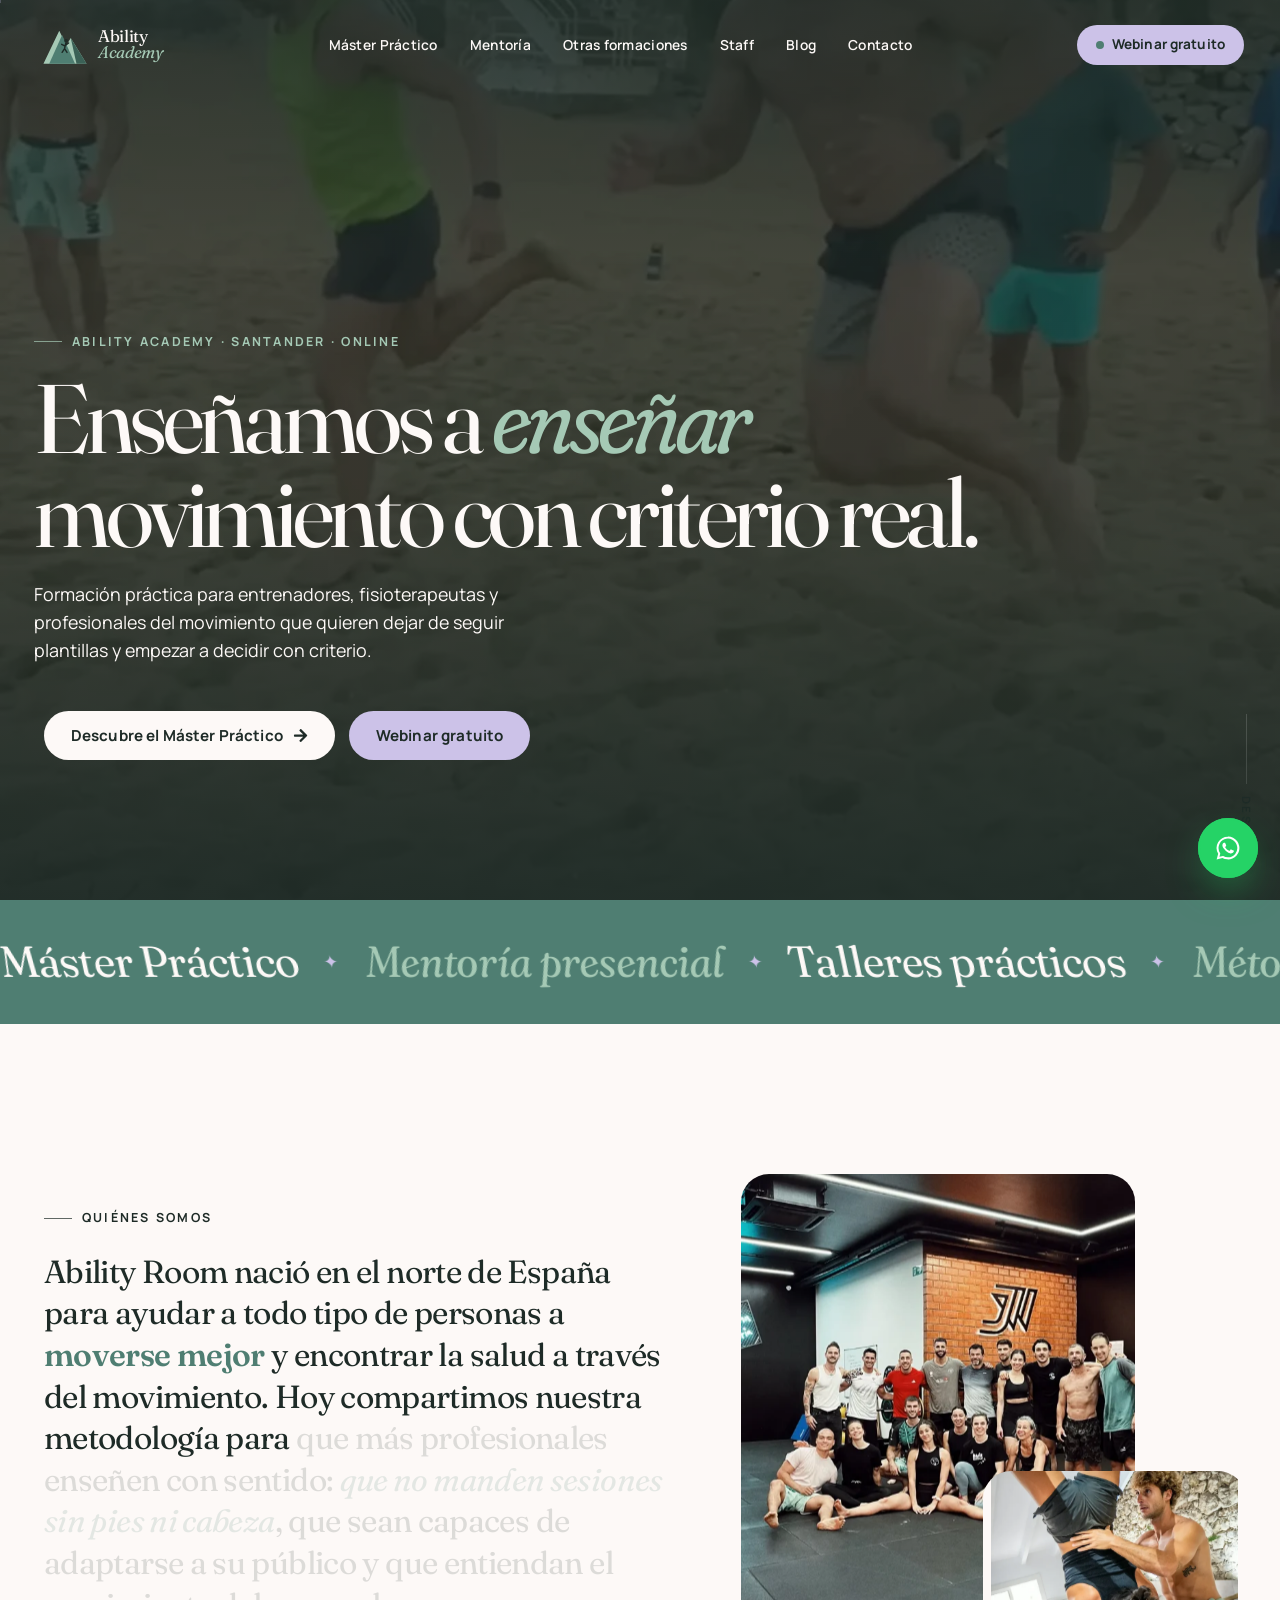
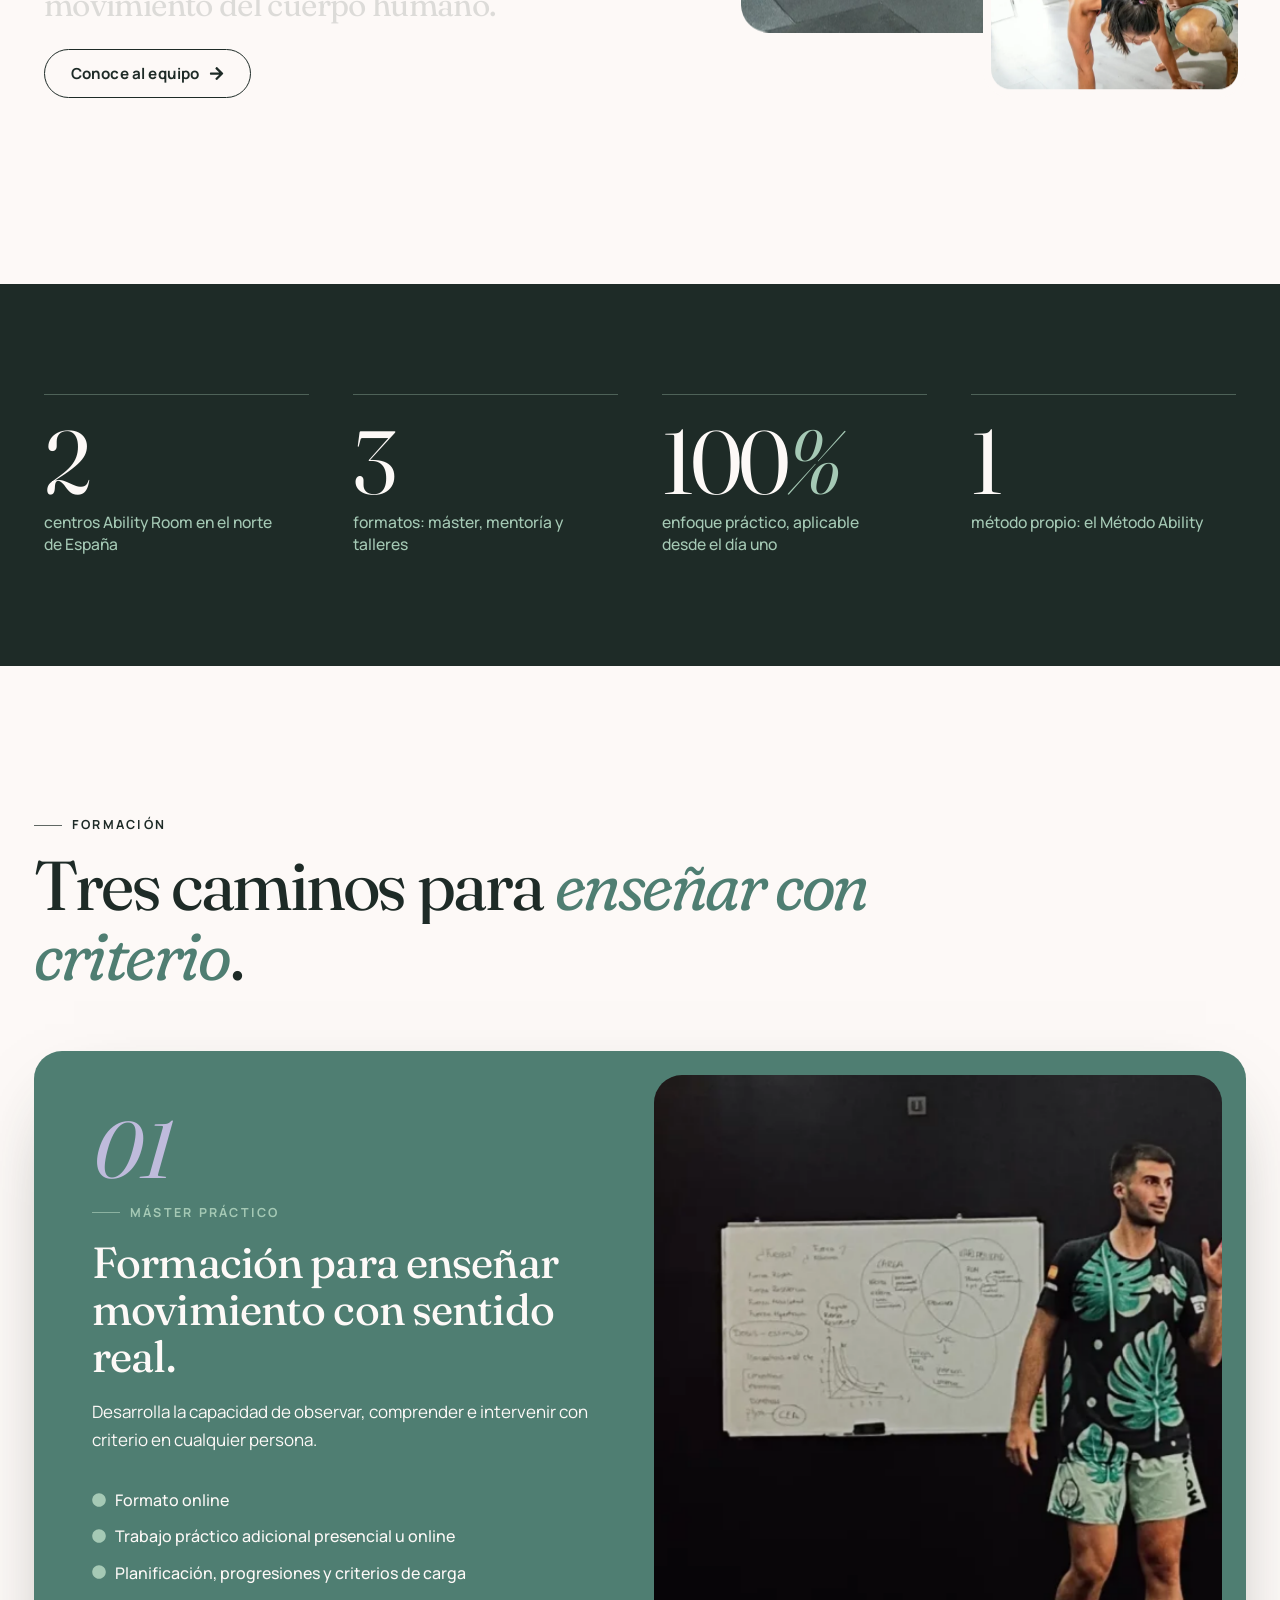
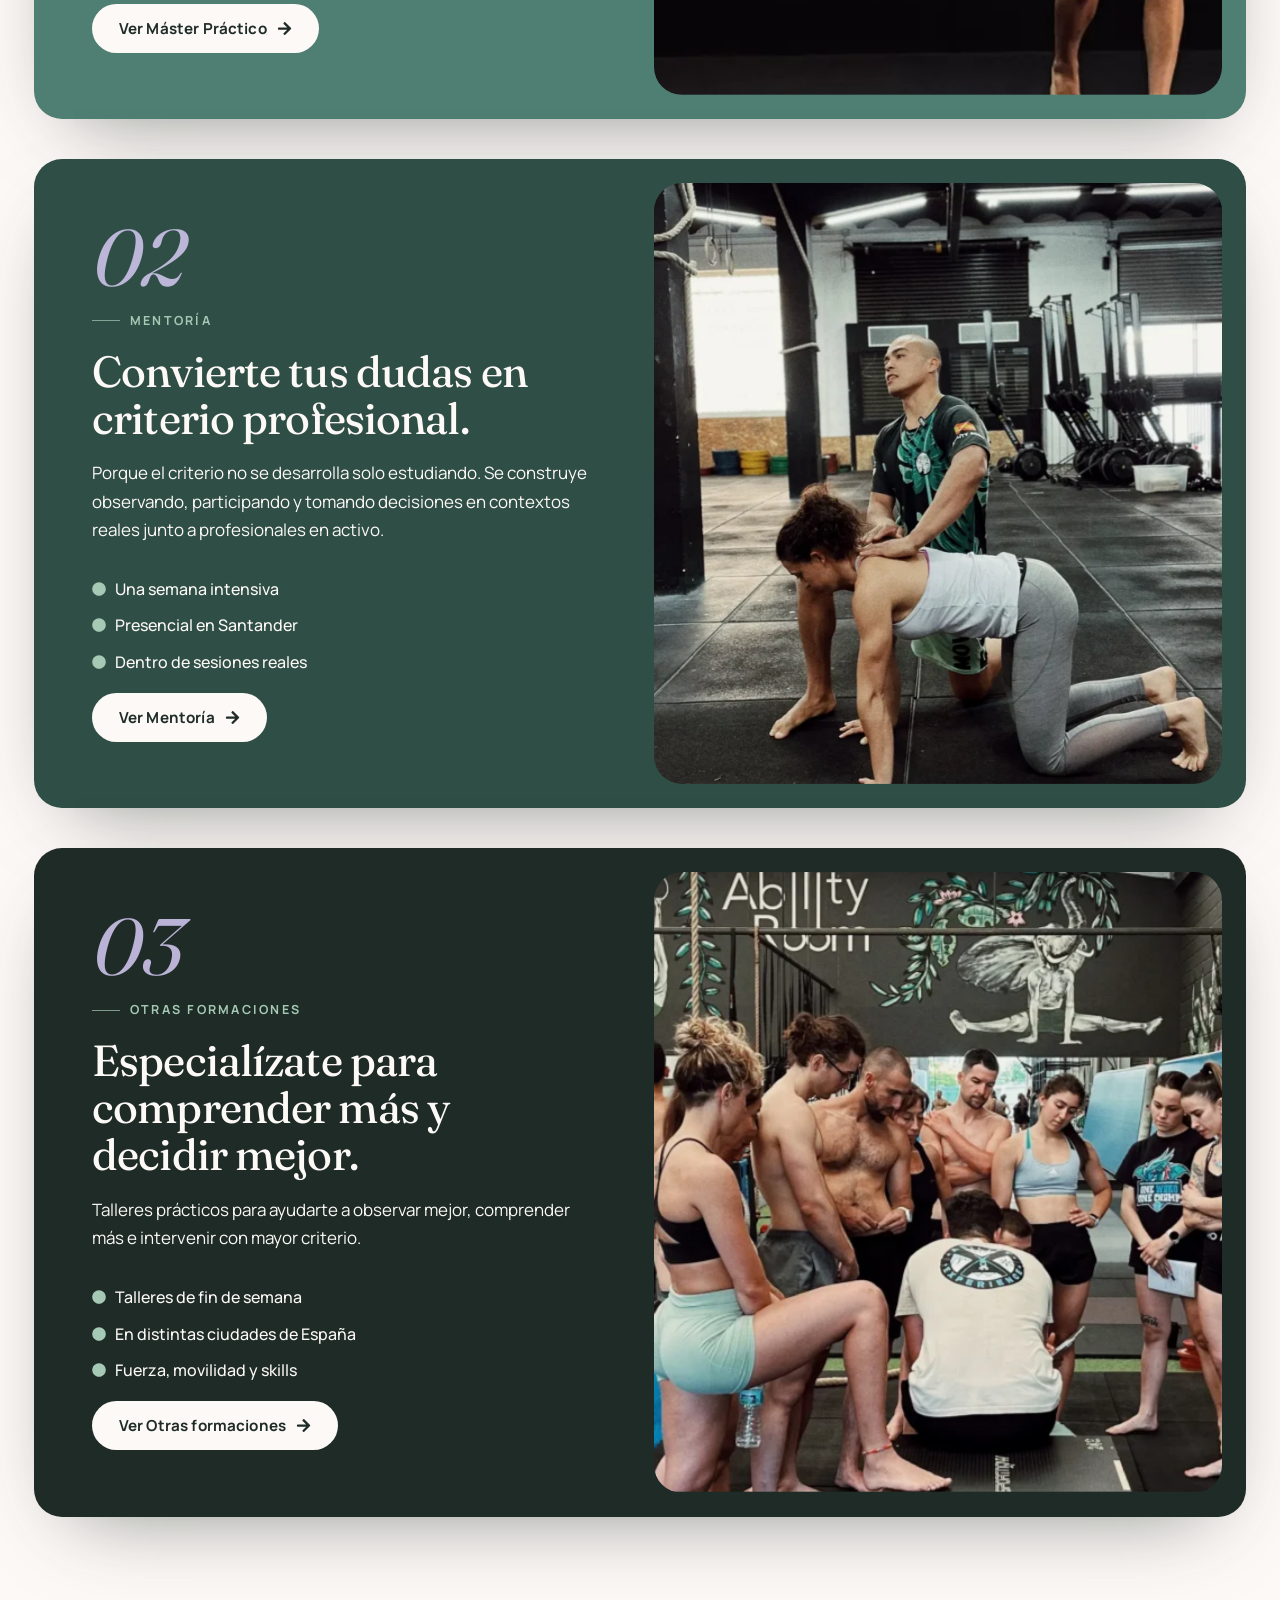
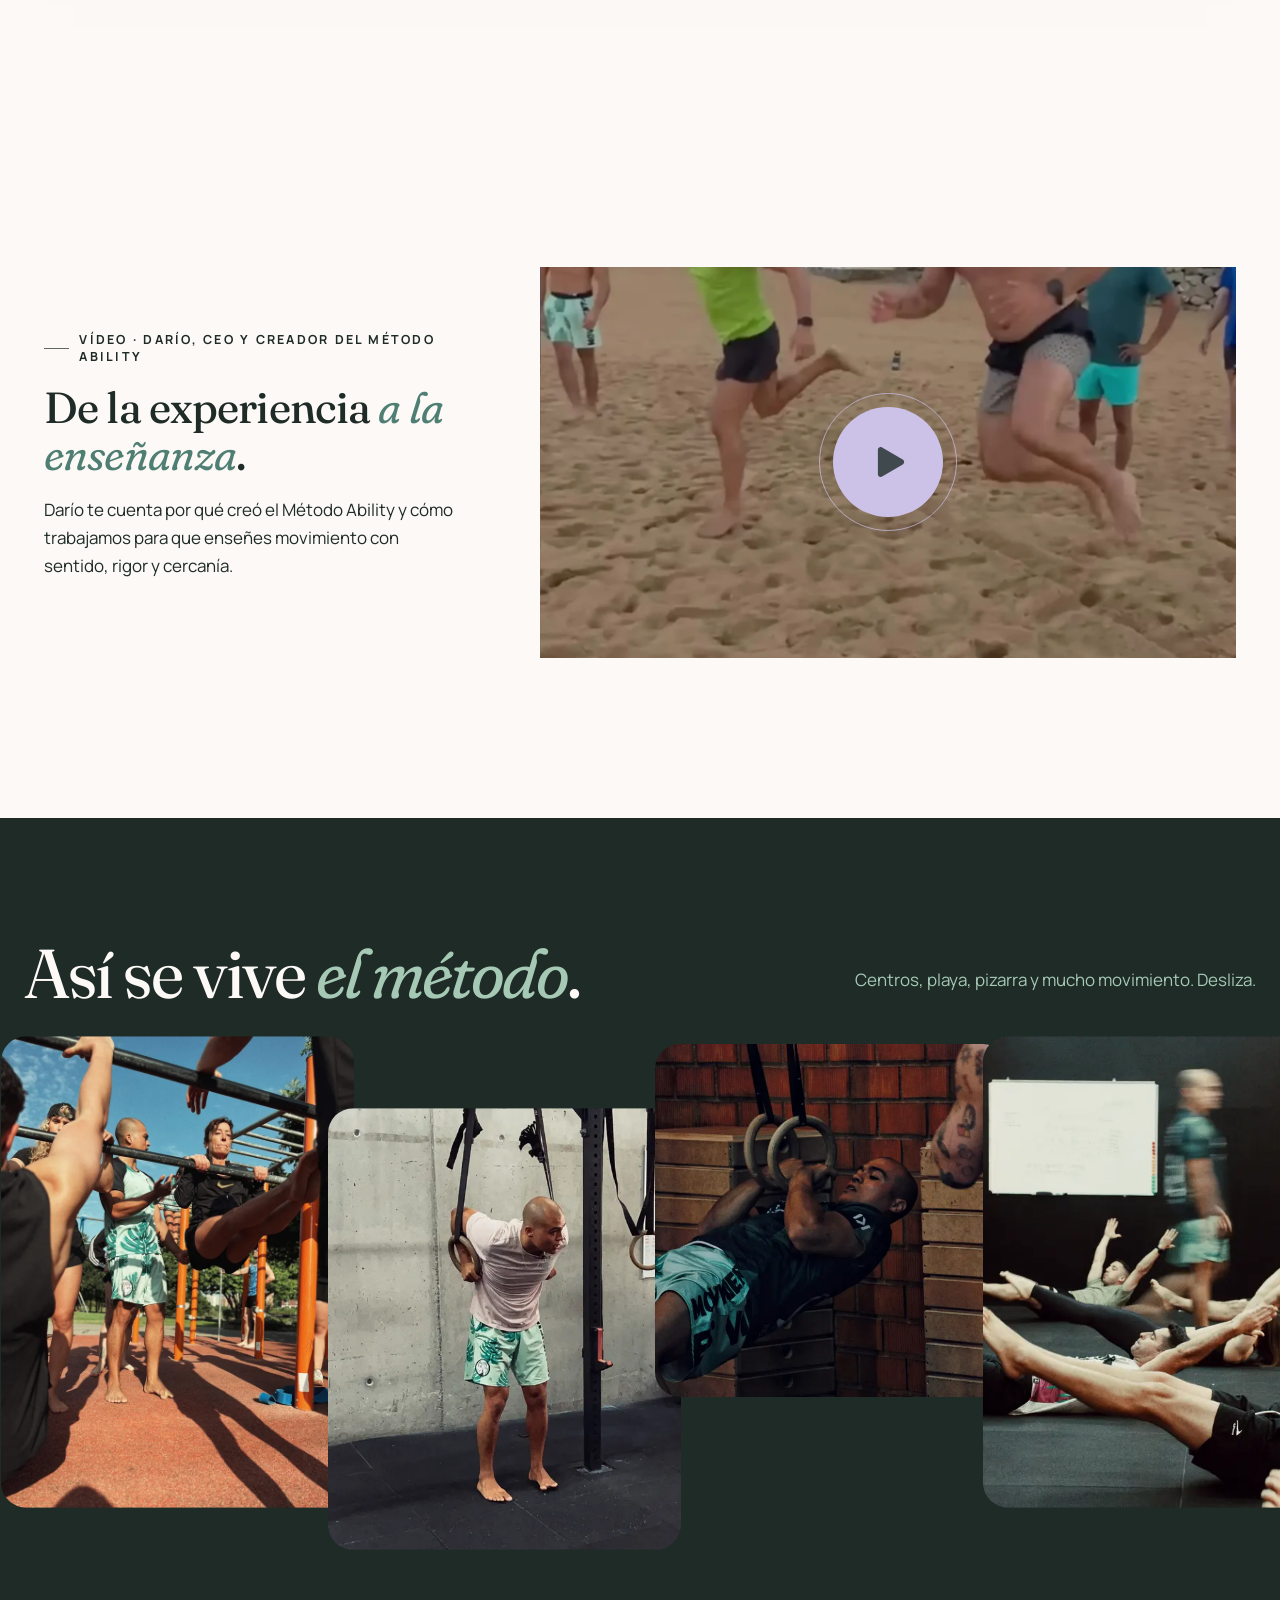
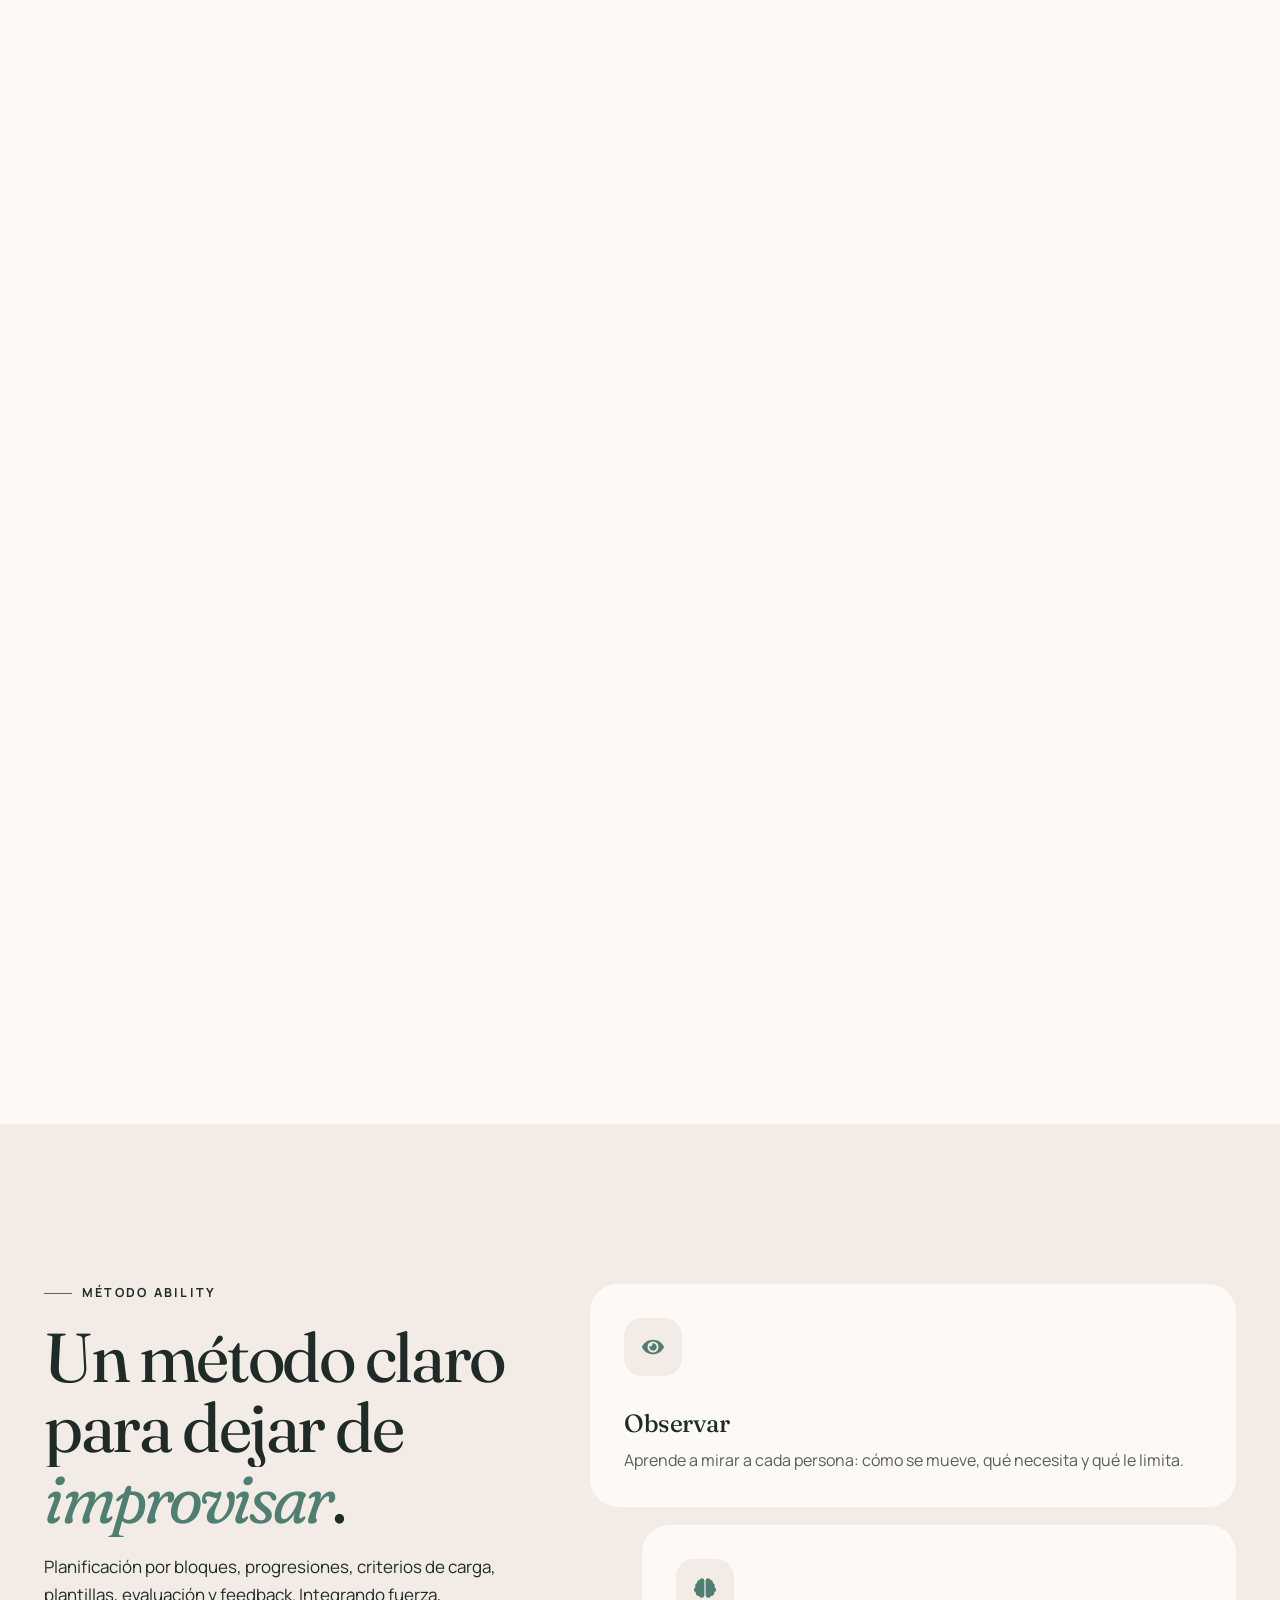
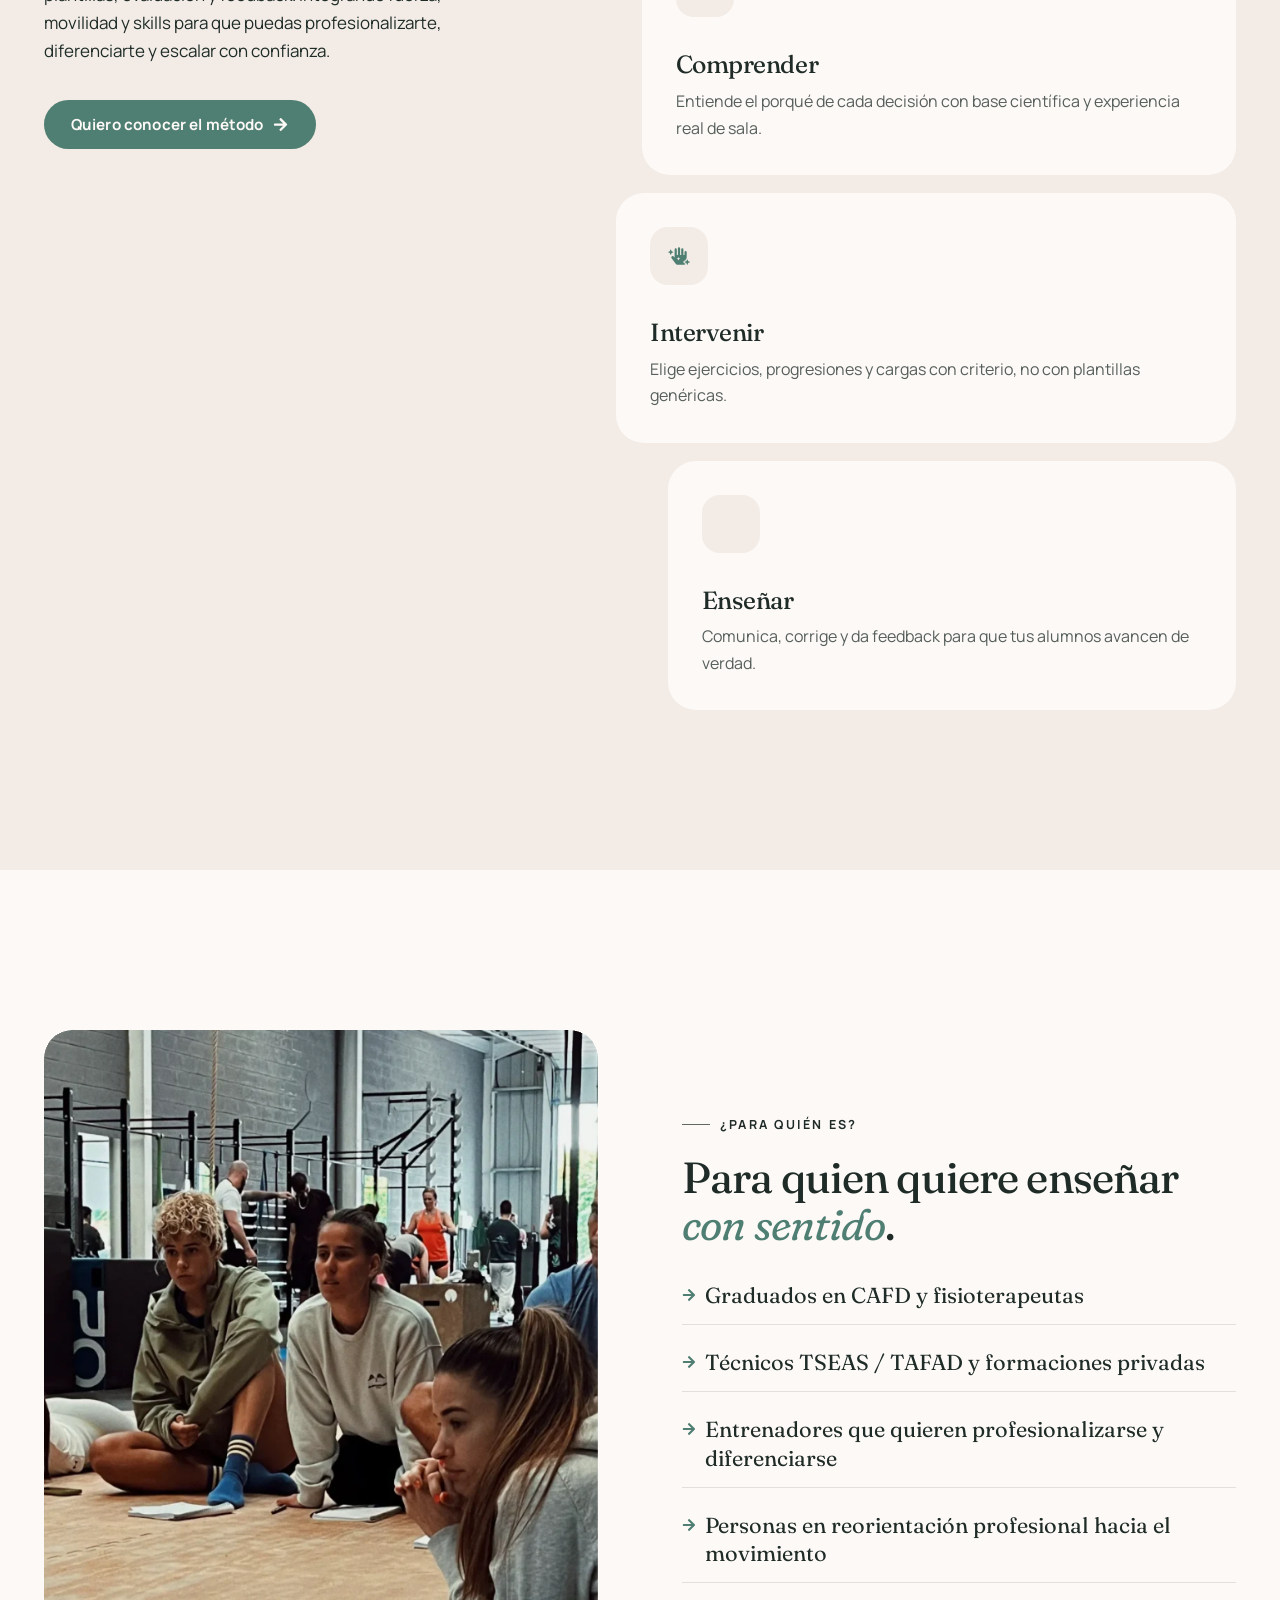
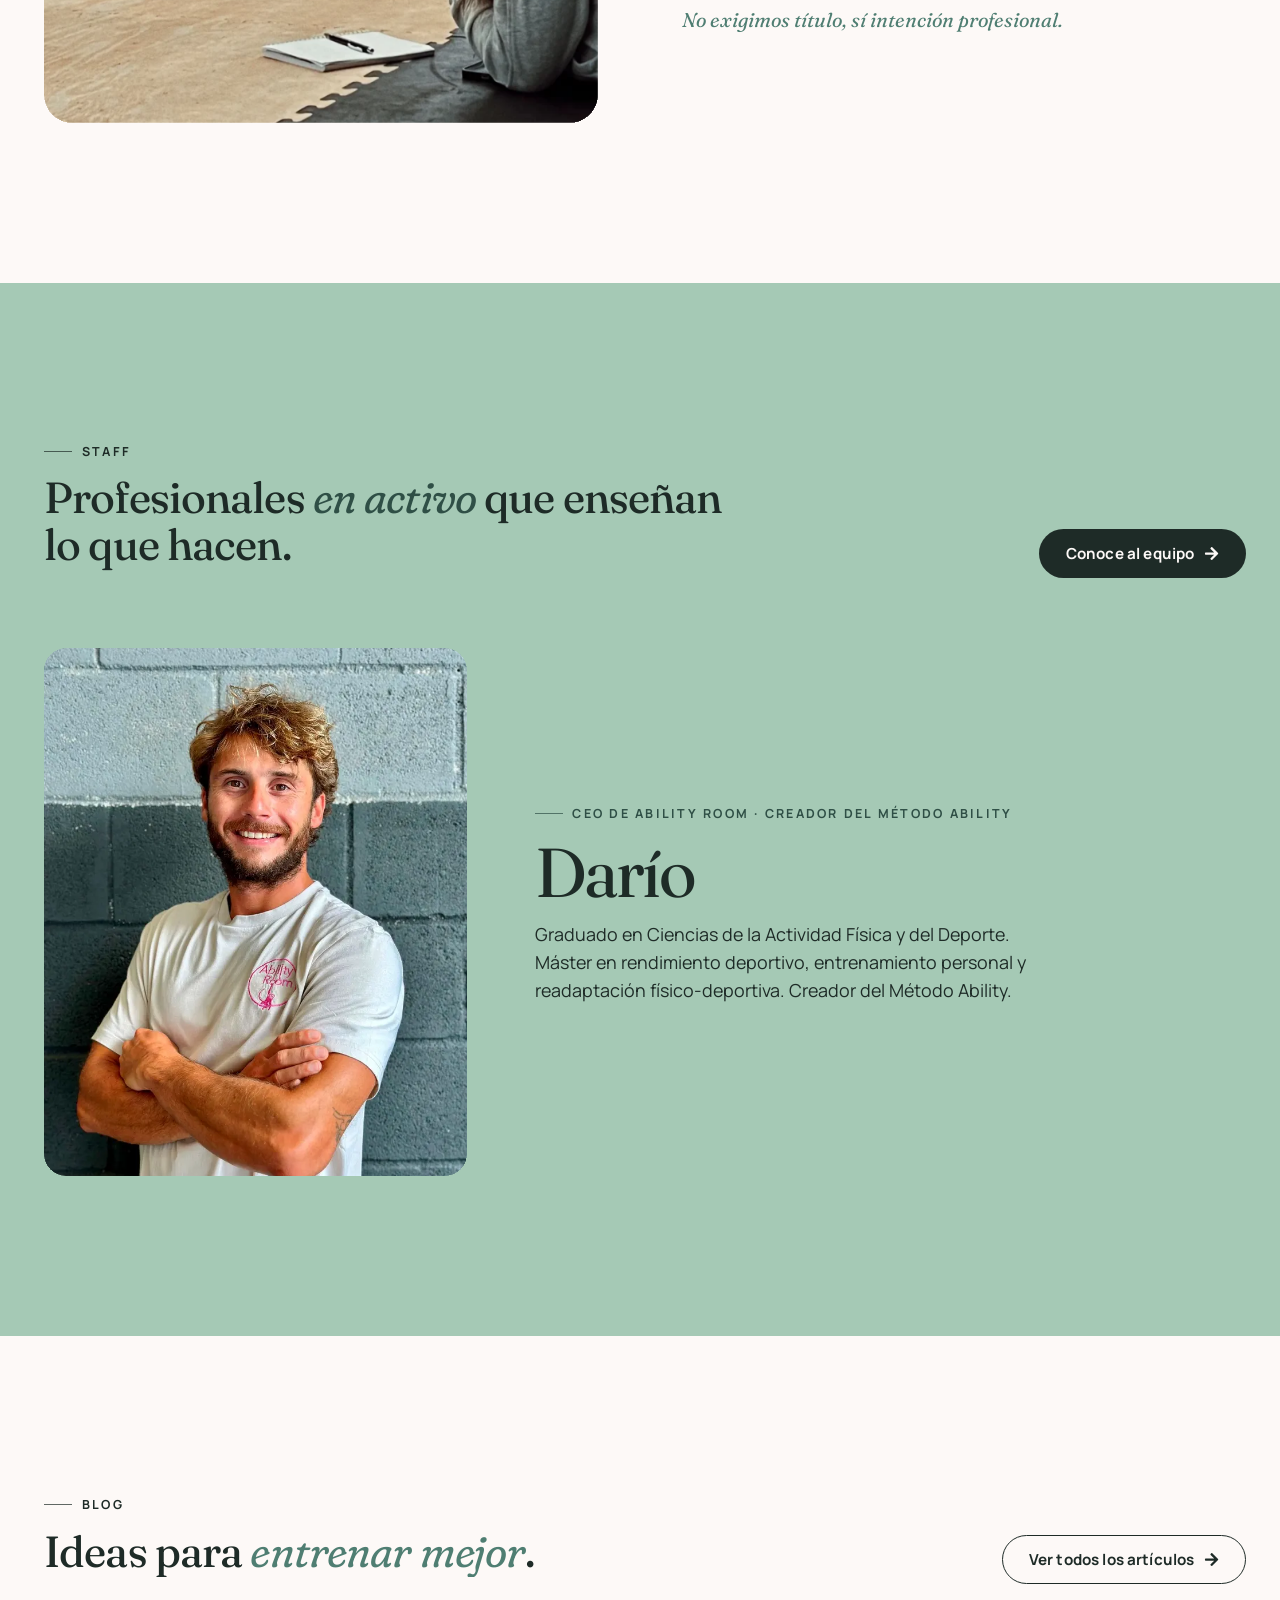
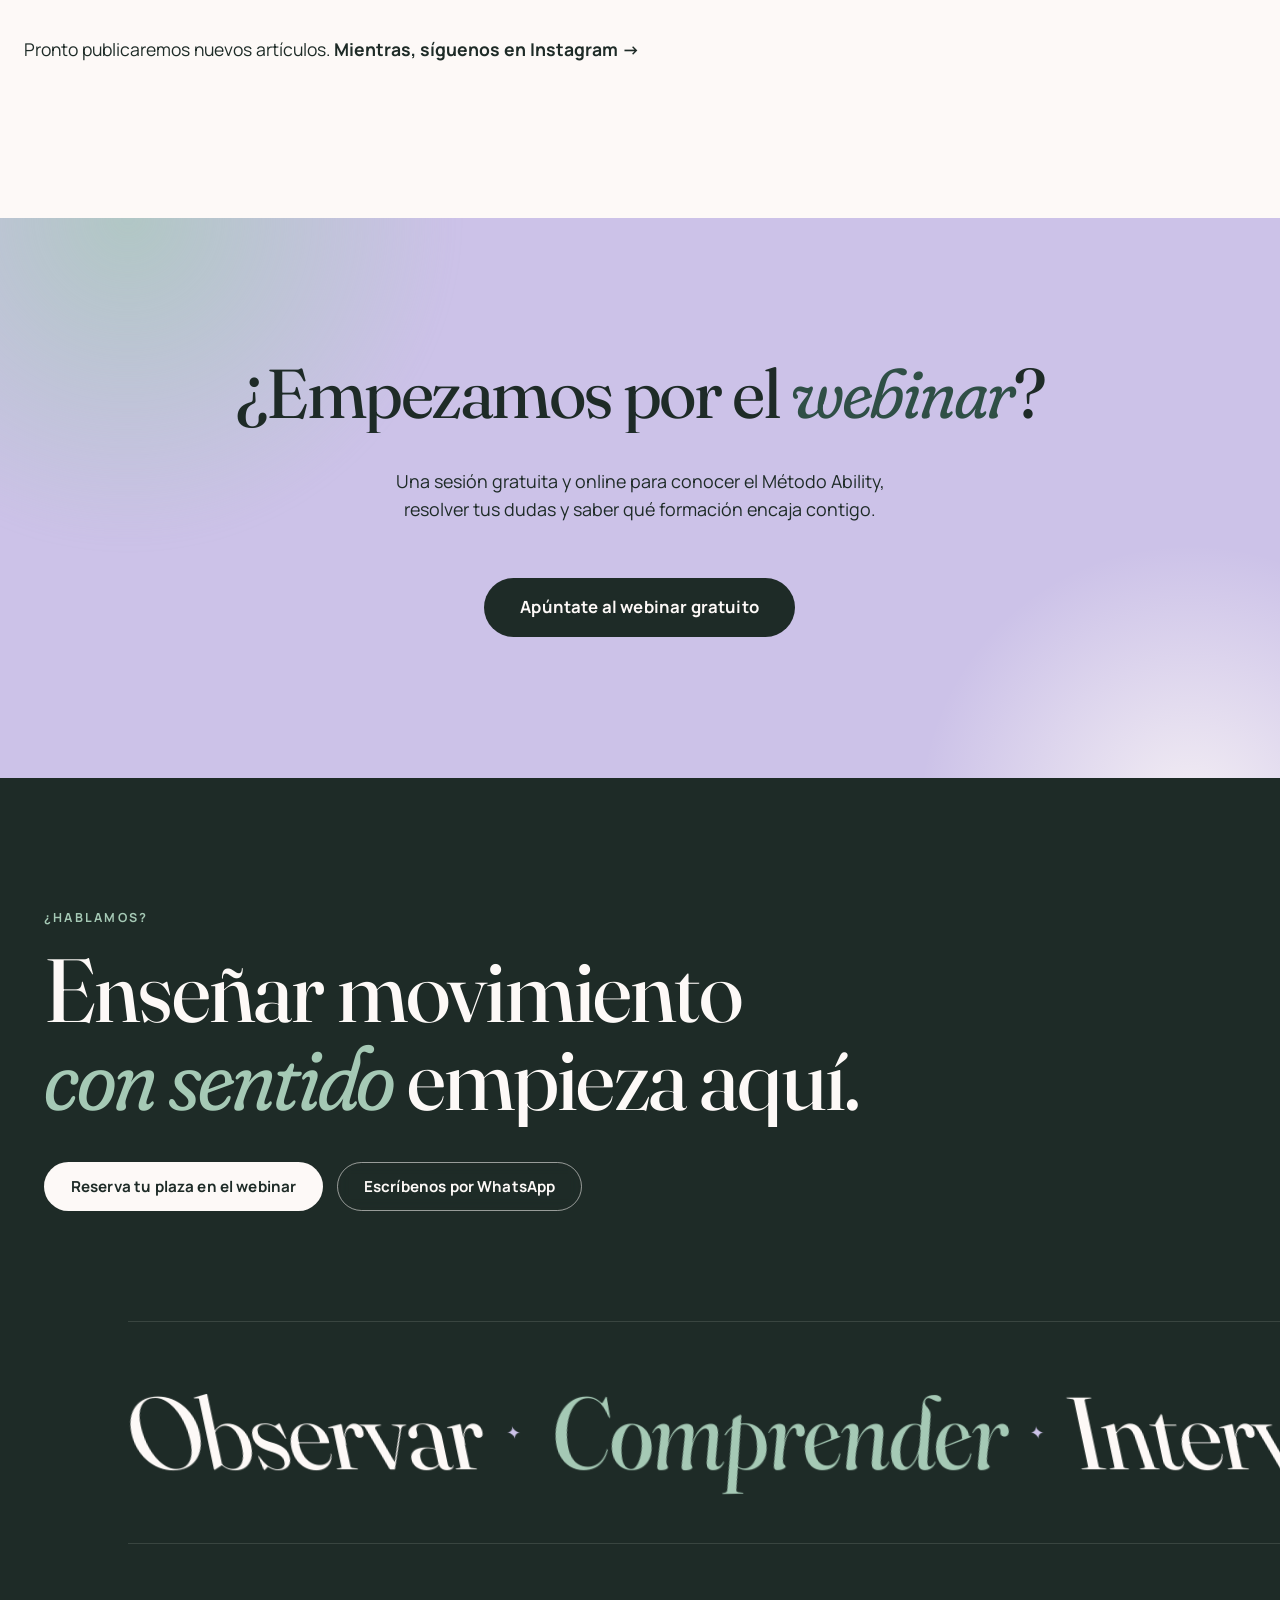
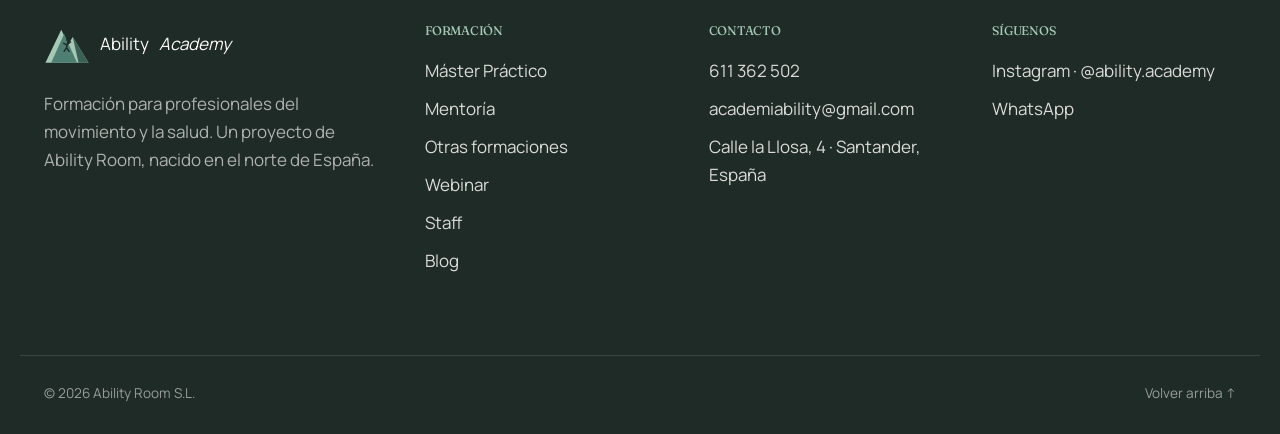
==== index.html @ 581a25d0 "Ability Academy: vista previa de la web (HTML con animaciones) Co-Authored-By: Claude Opus 5.5 <nore" ====
<!doctype html>
<html lang="en-US">
<head>
	<meta charset="UTF-8">
	<meta name="viewport" content="width=device-width, initial-scale=1">
	<meta name="theme-color" content="#1E2B27">
	<script>if(!matchMedia('(prefers-reduced-motion: reduce)').matches){document.documentElement.classList.add('ab-anim')}</script>
<title>Ability Academy &#8211; Enseñamos a enseñar movimiento</title>
<meta name='robots' content='max-image-preview:large' />
<meta name="description" content="Ability Academy: formación práctica para profesionales del movimiento y la salud. Máster Práctico, Mentoría presencial en Santander y talleres.">
<link href='https://fonts.gstatic.com' crossorigin rel='preconnect' />
<link rel='preconnect' href='https://fonts.googleapis.com' />
<style id="wp-img-auto-sizes-contain-inline-css">
img:is([sizes=auto i],[sizes^="auto," i]){contain-intrinsic-size:3000px 1500px}
/*# sourceURL=wp-img-auto-sizes-contain-inline-css */
</style>
<style id="wp-emoji-styles-inline-css">

	img.wp-smiley, img.emoji {
		display: inline !important;
		border: none !important;
		box-shadow: none !important;
		height: 1em !important;
		width: 1em !important;
		margin: 0 0.07em !important;
		vertical-align: -0.1em !important;
		background: none !important;
		padding: 0 !important;
	}
/*# sourceURL=wp-emoji-styles-inline-css */
</style>
<style id="global-styles-inline-css">
:root{--wp--preset--aspect-ratio--square: 1;--wp--preset--aspect-ratio--4-3: 4/3;--wp--preset--aspect-ratio--3-4: 3/4;--wp--preset--aspect-ratio--3-2: 3/2;--wp--preset--aspect-ratio--2-3: 2/3;--wp--preset--aspect-ratio--16-9: 16/9;--wp--preset--aspect-ratio--9-16: 9/16;--wp--preset--color--black: #000000;--wp--preset--color--cyan-bluish-gray: #abb8c3;--wp--preset--color--white: #ffffff;--wp--preset--color--pale-pink: #f78da7;--wp--preset--color--vivid-red: #cf2e2e;--wp--preset--color--luminous-vivid-orange: #ff6900;--wp--preset--color--luminous-vivid-amber: #fcb900;--wp--preset--color--light-green-cyan: #7bdcb5;--wp--preset--color--vivid-green-cyan: #00d084;--wp--preset--color--pale-cyan-blue: #8ed1fc;--wp--preset--color--vivid-cyan-blue: #0693e3;--wp--preset--color--vivid-purple: #9b51e0;--wp--preset--gradient--vivid-cyan-blue-to-vivid-purple: linear-gradient(135deg,rgb(6,147,227) 0%,rgb(155,81,224) 100%);--wp--preset--gradient--light-green-cyan-to-vivid-green-cyan: linear-gradient(135deg,rgb(122,220,180) 0%,rgb(0,208,130) 100%);--wp--preset--gradient--luminous-vivid-amber-to-luminous-vivid-orange: linear-gradient(135deg,rgb(252,185,0) 0%,rgb(255,105,0) 100%);--wp--preset--gradient--luminous-vivid-orange-to-vivid-red: linear-gradient(135deg,rgb(255,105,0) 0%,rgb(207,46,46) 100%);--wp--preset--gradient--very-light-gray-to-cyan-bluish-gray: linear-gradient(135deg,rgb(238,238,238) 0%,rgb(169,184,195) 100%);--wp--preset--gradient--cool-to-warm-spectrum: linear-gradient(135deg,rgb(74,234,220) 0%,rgb(151,120,209) 20%,rgb(207,42,186) 40%,rgb(238,44,130) 60%,rgb(251,105,98) 80%,rgb(254,248,76) 100%);--wp--preset--gradient--blush-light-purple: linear-gradient(135deg,rgb(255,206,236) 0%,rgb(152,150,240) 100%);--wp--preset--gradient--blush-bordeaux: linear-gradient(135deg,rgb(254,205,165) 0%,rgb(254,45,45) 50%,rgb(107,0,62) 100%);--wp--preset--gradient--luminous-dusk: linear-gradient(135deg,rgb(255,203,112) 0%,rgb(199,81,192) 50%,rgb(65,88,208) 100%);--wp--preset--gradient--pale-ocean: linear-gradient(135deg,rgb(255,245,203) 0%,rgb(182,227,212) 50%,rgb(51,167,181) 100%);--wp--preset--gradient--electric-grass: linear-gradient(135deg,rgb(202,248,128) 0%,rgb(113,206,126) 100%);--wp--preset--gradient--midnight: linear-gradient(135deg,rgb(2,3,129) 0%,rgb(40,116,252) 100%);--wp--preset--font-size--small: 13px;--wp--preset--font-size--medium: 20px;--wp--preset--font-size--large: 36px;--wp--preset--font-size--x-large: 42px;--wp--preset--spacing--20: 0.44rem;--wp--preset--spacing--30: 0.67rem;--wp--preset--spacing--40: 1rem;--wp--preset--spacing--50: 1.5rem;--wp--preset--spacing--60: 2.25rem;--wp--preset--spacing--70: 3.38rem;--wp--preset--spacing--80: 5.06rem;--wp--preset--shadow--natural: 6px 6px 9px rgba(0, 0, 0, 0.2);--wp--preset--shadow--deep: 12px 12px 50px rgba(0, 0, 0, 0.4);--wp--preset--shadow--sharp: 6px 6px 0px rgba(0, 0, 0, 0.2);--wp--preset--shadow--outlined: 6px 6px 0px -3px rgb(255, 255, 255), 6px 6px rgb(0, 0, 0);--wp--preset--shadow--crisp: 6px 6px 0px rgb(0, 0, 0);}.wp-block-button{--wp--preset--dimension--25: 25%;--wp--preset--dimension--50: 50%;--wp--preset--dimension--75: 75%;--wp--preset--dimension--100: 100%;}:root { --wp--style--global--content-size: 800px;--wp--style--global--wide-size: 1200px; }:where(body) { margin: 0; }.wp-site-blocks > .alignleft { float: left; margin-right: 2em; }.wp-site-blocks > .alignright { float: right; margin-left: 2em; }.wp-site-blocks > .aligncenter { justify-content: center; margin-left: auto; margin-right: auto; }:where(.wp-site-blocks) > * { margin-block-start: 24px; margin-block-end: 0; }:where(.wp-site-blocks) > :first-child { margin-block-start: 0; }:where(.wp-site-blocks) > :last-child { margin-block-end: 0; }:root { --wp--style--block-gap: 24px; }:root :where(.is-layout-flow) > :first-child{margin-block-start: 0;}:root :where(.is-layout-flow) > :last-child{margin-block-end: 0;}:root :where(.is-layout-flow) > *{margin-block-start: 24px;margin-block-end: 0;}:root :where(.is-layout-constrained) > :first-child{margin-block-start: 0;}:root :where(.is-layout-constrained) > :last-child{margin-block-end: 0;}:root :where(.is-layout-constrained) > *{margin-block-start: 24px;margin-block-end: 0;}:root :where(.is-layout-flex){gap: 24px;}:root :where(.is-layout-grid){gap: 24px;}.is-layout-flow > .alignleft{float: left;margin-inline-start: 0;margin-inline-end: 2em;}.is-layout-flow > .alignright{float: right;margin-inline-start: 2em;margin-inline-end: 0;}.is-layout-flow > .aligncenter{margin-left: auto !important;margin-right: auto !important;}.is-layout-constrained > .alignleft{float: left;margin-inline-start: 0;margin-inline-end: 2em;}.is-layout-constrained > .alignright{float: right;margin-inline-start: 2em;margin-inline-end: 0;}.is-layout-constrained > .aligncenter{margin-left: auto !important;margin-right: auto !important;}.is-layout-constrained > :where(:not(.alignleft):not(.alignright):not(.alignfull)){max-width: var(--wp--style--global--content-size);margin-left: auto !important;margin-right: auto !important;}.is-layout-constrained > .alignwide{max-width: var(--wp--style--global--wide-size);}body .is-layout-flex{display: flex;}.is-layout-flex{flex-wrap: wrap;align-items: center;}.is-layout-flex > :is(*, div){margin: 0;}body .is-layout-grid{display: grid;}.is-layout-grid > :is(*, div){margin: 0;}body{padding-top: 0px;padding-right: 0px;padding-bottom: 0px;padding-left: 0px;}:root :where(.wp-element-button, .wp-block-button__link){background-color: #32373c;border-width: 0;color: #fff;font-family: inherit;font-size: inherit;font-style: inherit;font-weight: inherit;letter-spacing: inherit;line-height: inherit;padding-top: calc(0.667em + 2px);padding-right: calc(1.333em + 2px);padding-bottom: calc(0.667em + 2px);padding-left: calc(1.333em + 2px);text-decoration: none;text-transform: inherit;}.has-black-color{color: var(--wp--preset--color--black) !important;}.has-cyan-bluish-gray-color{color: var(--wp--preset--color--cyan-bluish-gray) !important;}.has-white-color{color: var(--wp--preset--color--white) !important;}.has-pale-pink-color{color: var(--wp--preset--color--pale-pink) !important;}.has-vivid-red-color{color: var(--wp--preset--color--vivid-red) !important;}.has-luminous-vivid-orange-color{color: var(--wp--preset--color--luminous-vivid-orange) !important;}.has-luminous-vivid-amber-color{color: var(--wp--preset--color--luminous-vivid-amber) !important;}.has-light-green-cyan-color{color: var(--wp--preset--color--light-green-cyan) !important;}.has-vivid-green-cyan-color{color: var(--wp--preset--color--vivid-green-cyan) !important;}.has-pale-cyan-blue-color{color: var(--wp--preset--color--pale-cyan-blue) !important;}.has-vivid-cyan-blue-color{color: var(--wp--preset--color--vivid-cyan-blue) !important;}.has-vivid-purple-color{color: var(--wp--preset--color--vivid-purple) !important;}.has-black-background-color{background-color: var(--wp--preset--color--black) !important;}.has-cyan-bluish-gray-background-color{background-color: var(--wp--preset--color--cyan-bluish-gray) !important;}.has-white-background-color{background-color: var(--wp--preset--color--white) !important;}.has-pale-pink-background-color{background-color: var(--wp--preset--color--pale-pink) !important;}.has-vivid-red-background-color{background-color: var(--wp--preset--color--vivid-red) !important;}.has-luminous-vivid-orange-background-color{background-color: var(--wp--preset--color--luminous-vivid-orange) !important;}.has-luminous-vivid-amber-background-color{background-color: var(--wp--preset--color--luminous-vivid-amber) !important;}.has-light-green-cyan-background-color{background-color: var(--wp--preset--color--light-green-cyan) !important;}.has-vivid-green-cyan-background-color{background-color: var(--wp--preset--color--vivid-green-cyan) !important;}.has-pale-cyan-blue-background-color{background-color: var(--wp--preset--color--pale-cyan-blue) !important;}.has-vivid-cyan-blue-background-color{background-color: var(--wp--preset--color--vivid-cyan-blue) !important;}.has-vivid-purple-background-color{background-color: var(--wp--preset--color--vivid-purple) !important;}.has-black-border-color{border-color: var(--wp--preset--color--black) !important;}.has-cyan-bluish-gray-border-color{border-color: var(--wp--preset--color--cyan-bluish-gray) !important;}.has-white-border-color{border-color: var(--wp--preset--color--white) !important;}.has-pale-pink-border-color{border-color: var(--wp--preset--color--pale-pink) !important;}.has-vivid-red-border-color{border-color: var(--wp--preset--color--vivid-red) !important;}.has-luminous-vivid-orange-border-color{border-color: var(--wp--preset--color--luminous-vivid-orange) !important;}.has-luminous-vivid-amber-border-color{border-color: var(--wp--preset--color--luminous-vivid-amber) !important;}.has-light-green-cyan-border-color{border-color: var(--wp--preset--color--light-green-cyan) !important;}.has-vivid-green-cyan-border-color{border-color: var(--wp--preset--color--vivid-green-cyan) !important;}.has-pale-cyan-blue-border-color{border-color: var(--wp--preset--color--pale-cyan-blue) !important;}.has-vivid-cyan-blue-border-color{border-color: var(--wp--preset--color--vivid-cyan-blue) !important;}.has-vivid-purple-border-color{border-color: var(--wp--preset--color--vivid-purple) !important;}.has-vivid-cyan-blue-to-vivid-purple-gradient-background{background: var(--wp--preset--gradient--vivid-cyan-blue-to-vivid-purple) !important;}.has-light-green-cyan-to-vivid-green-cyan-gradient-background{background: var(--wp--preset--gradient--light-green-cyan-to-vivid-green-cyan) !important;}.has-luminous-vivid-amber-to-luminous-vivid-orange-gradient-background{background: var(--wp--preset--gradient--luminous-vivid-amber-to-luminous-vivid-orange) !important;}.has-luminous-vivid-orange-to-vivid-red-gradient-background{background: var(--wp--preset--gradient--luminous-vivid-orange-to-vivid-red) !important;}.has-very-light-gray-to-cyan-bluish-gray-gradient-background{background: var(--wp--preset--gradient--very-light-gray-to-cyan-bluish-gray) !important;}.has-cool-to-warm-spectrum-gradient-background{background: var(--wp--preset--gradient--cool-to-warm-spectrum) !important;}.has-blush-light-purple-gradient-background{background: var(--wp--preset--gradient--blush-light-purple) !important;}.has-blush-bordeaux-gradient-background{background: var(--wp--preset--gradient--blush-bordeaux) !important;}.has-luminous-dusk-gradient-background{background: var(--wp--preset--gradient--luminous-dusk) !important;}.has-pale-ocean-gradient-background{background: var(--wp--preset--gradient--pale-ocean) !important;}.has-electric-grass-gradient-background{background: var(--wp--preset--gradient--electric-grass) !important;}.has-midnight-gradient-background{background: var(--wp--preset--gradient--midnight) !important;}.has-small-font-size{font-size: var(--wp--preset--font-size--small) !important;}.has-medium-font-size{font-size: var(--wp--preset--font-size--medium) !important;}.has-large-font-size{font-size: var(--wp--preset--font-size--large) !important;}.has-x-large-font-size{font-size: var(--wp--preset--font-size--x-large) !important;}
:root :where(.wp-block-icon svg){width: 24px;}
:root :where(.wp-block-pullquote){font-size: 1.5em;line-height: 1.6;}
/*# sourceURL=global-styles-inline-css */
</style>
<link rel='stylesheet' id='hello-elementor-css' href='./wp-content/themes/hello-elementor/assets/css/reset.css' media='all' />
<link rel='stylesheet' id='hello-elementor-theme-style-css' href='./wp-content/themes/hello-elementor/assets/css/theme.css' media='all' />
<link rel='stylesheet' id='hello-elementor-header-footer-css' href='./wp-content/themes/hello-elementor/assets/css/header-footer.css' media='all' />
<link rel='stylesheet' id='elementor-frontend-css' href='./wp-content/plugins/elementor/assets/css/frontend.min.css' media='all' />
<style id="elementor-frontend-inline-css">
.e-heading-base a, .e-paragraph-base a { all: unset; cursor: pointer; }.elementor :where(.e-svg-base) { width: var(--e-svg-width, 65px); height: var(--e-svg-height, 65px); }form[data-element_type="e-form"].form-state-success [data-element_type="e-form-success-message"],form[data-element_type="e-form"].form-state-error [data-element_type="e-form-error-message"]{ display: block; }.elementor-edit-mode [data-element_type="e-form-success-message"]:is(.elementor-element-editable, :has(.elementor-element-editable), :has(> .elementor-empty-view)),.elementor-edit-mode [data-element_type="e-form-error-message"]:is(.elementor-element-editable, :has(.elementor-element-editable), :has(> .elementor-empty-view)){ display: block; }.e-background-video { position: relative; overflow: hidden; }.e-background-video__media { position: absolute; inset: 0; width: 100%; height: 100%; object-fit: cover; pointer-events: none; z-index: 0; }.e-background-video__content { position: relative; z-index: 1; flex: 1 1 auto; }.elementor-edit-mode .e-background-video__content.e-atomic-element:has(> .elementor-empty-view) { display: flex; flex-direction: column; flex: 1 1 auto; min-height: 0; }.elementor-edit-mode .e-background-video__content.e-atomic-element:has(> .elementor-empty-view) > .elementor-empty-view.elementor-empty-view { position: relative; flex: 1 1 auto; min-height: 120px; height: auto; width: 100%; }.elementor-edit-mode .e-background-video__content.e-atomic-element:has(> .elementor-empty-view) > .elementor-empty-view > .elementor-first-add { position: absolute; inset: 0; width: 100%; height: 100%; }.e-background-video__controls { z-index: 2; }.e-background-video__play, .e-background-video__pause { appearance: none; -webkit-appearance: none; }.e-background-video.e-background-video--playing .e-background-video__play { display: none; }.e-background-video.e-background-video--paused .e-background-video__pause { display: none; }.e-background-video:not(.e-background-video--playing):not(.e-background-video--paused) .e-background-video__controls,.e-background-video:not(.e-background-video--playing):not(.e-background-video--paused) .e-background-video__play,.e-background-video:not(.e-background-video--playing):not(.e-background-video--paused) .e-background-video__pause { display: none; }.e-accordion-item-header-base { list-style: none; }.e-accordion-item-header-base::-webkit-details-marker { display: none; }.e-accordion-item-base { interpolate-size: allow-keywords; }.e-accordion-item-base::details-content {block-size: 0; overflow: hidden;transition: block-size .3s ease, content-visibility .3s ease allow-discrete;}.e-accordion-item-base[open]::details-content { block-size: auto; }.e-accordion-item-icon-base, .e-accordion-item-icon-open-base { --e-svg-width: auto; --e-svg-height: 100%; }:where(.e-accordion-item-icon-base, .e-accordion-item-icon-open-base) .e-svg-base { max-width: 100%; }.e-accordion-item-icon-base.e-accordion-item-icon-base .e-svg-base svg, .e-accordion-item-icon-open-base.e-accordion-item-icon-open-base .e-svg-base svg { width: auto !important; }.e-accordion-item-icon-base svg, .e-accordion-item-icon-open-base svg { transition: transform .3s ease; }.e-accordion-item-base:not([open]) > summary :is(.e-accordion-item-icon-base, .e-accordion-item-icon-open-base) svg { transform: rotate(var(--e-accordion-icon-rotation-closed)); }.e-accordion-item-base[open] > summary :is(.e-accordion-item-icon-base, .e-accordion-item-icon-open-base) svg { transform: rotate(var(--e-accordion-icon-rotation, 180deg)); }.e-accordion-item-header-base.e-accordion-item-header-base:has(> .e-accordion-item-icon-open-base) { display: grid; grid-template-columns: minmax(0, 1fr) auto; align-items: center; }.e-accordion-item-header-base:has(> .e-accordion-item-icon-open-base) > .e-accordion-item-title-base { grid-column: 1; grid-row: 1; }.e-accordion-item-header-base:has(> .e-accordion-item-icon-open-base) > :is(.e-accordion-item-icon-base, .e-accordion-item-icon-open-base) { grid-column: 2; grid-row: 1; }.e-accordion-item-base .e-accordion-item-icon-open-base.e-accordion-item-icon-open-base { visibility: hidden; }.e-accordion-item-base[open] > summary .e-accordion-item-icon-open-base { visibility: visible; }.e-accordion-item-base[open] > summary:has(.e-accordion-item-icon-open-base) .e-accordion-item-icon-base { visibility: hidden; }.e-list-item-marker-base { --e-svg-width: 0.6em; --e-svg-height: 0.6em; }:where(.e-list-item-marker-base) .e-svg-base { flex-shrink: 0; }.e-list-item-marker-base .e-svg-base svg { display: block; }
/*# sourceURL=elementor-frontend-inline-css */
</style>
<link rel='stylesheet' id='elementor-post-4-css' href='./wp-content/uploads/elementor/css/post-4.css' media='all' />
<link rel='stylesheet' id='ability-fonts-css' href='https://fonts.googleapis.com/css2?family=Fraunces:ital,opsz,wght@0,9..144,300..800;1,9..144,300..800&#038;family=Manrope:wght@300..800&#038;display=swap' media='all' />
<link rel='stylesheet' id='ability-main-css' href='./wp-content/themes/ability-academy/assets/css/ability.css' media='all' />
<link rel='stylesheet' id='widget-heading-css' href='./wp-content/plugins/elementor/assets/css/widget-heading.min.css' media='all' />
<link rel='stylesheet' id='widget-image-css' href='./wp-content/plugins/elementor/assets/css/widget-image.min.css' media='all' />
<link rel='stylesheet' id='widget-counter-css' href='./wp-content/plugins/elementor/assets/css/widget-counter.min.css' media='all' />
<link rel='stylesheet' id='widget-icon-list-css' href='./wp-content/plugins/elementor/assets/css/widget-icon-list.min.css' media='all' />
<link rel='stylesheet' id='widget-video-css' href='./wp-content/plugins/elementor/assets/css/widget-video.min.css' media='all' />
<link rel='stylesheet' id='widget-icon-box-css' href='./wp-content/plugins/elementor/assets/css/widget-icon-box.min.css' media='all' />
<link rel='stylesheet' id='e-animation-fadeInUp-css' href='./wp-content/plugins/elementor/assets/lib/animations/styles/fadeInUp.min.css' media='all' />
<link rel='stylesheet' id='elementor-post-26-css' href='./wp-content/uploads/elementor/css/post-26.css' media='all' />
<link rel='stylesheet' id='base-desktop-css' href='./wp-content/uploads/elementor/css/base-desktop.css' media='all' />
<link rel='stylesheet' id='base-mobile-css' href='./wp-content/uploads/elementor/css/base-mobile.css' media='(max-width:767px)' />
<link rel='stylesheet' id='elementor-gf-fraunces-css' href='https://fonts.googleapis.com/css?family=Fraunces:100,100italic,200,200italic,300,300italic,400,400italic,500,500italic,600,600italic,700,700italic,800,800italic,900,900italic&#038;display=swap' media='all' />
<link rel='stylesheet' id='elementor-gf-manrope-css' href='https://fonts.googleapis.com/css?family=Manrope:100,100italic,200,200italic,300,300italic,400,400italic,500,500italic,600,600italic,700,700italic,800,800italic,900,900italic&#038;display=swap' media='all' />
<script id="jquery-core-js" src="./wp-includes/js/jquery/jquery.min.js"></script>
<script id="jquery-migrate-js" src="./wp-includes/js/jquery/jquery-migrate.min.js"></script>
<link rel="canonical" href="./index.html" />
<style>
				.e-con.e-parent:nth-of-type(n+4):not(.e-lazyloaded):not(.e-no-lazyload),
				.e-con.e-parent:nth-of-type(n+4):not(.e-lazyloaded):not(.e-no-lazyload) * {
					background-image: none !important;
				}
				@media screen and (max-height: 1024px) {
					.e-con.e-parent:nth-of-type(n+3):not(.e-lazyloaded):not(.e-no-lazyload),
					.e-con.e-parent:nth-of-type(n+3):not(.e-lazyloaded):not(.e-no-lazyload) * {
						background-image: none !important;
					}
				}
				@media screen and (max-height: 640px) {
					.e-con.e-parent:nth-of-type(n+2):not(.e-lazyloaded):not(.e-no-lazyload),
					.e-con.e-parent:nth-of-type(n+2):not(.e-lazyloaded):not(.e-no-lazyload) * {
						background-image: none !important;
					}
				}
			</style>
			</head>
<body class="home wp-singular page-template page-template-elementor_header_footer page page-id-26 wp-embed-responsive wp-theme-hello-elementor wp-child-theme-ability-academy ability ability-home hello-elementor-default elementor-default elementor-template-full-width elementor-kit-4 elementor-page elementor-page-26">

<div class="ab-loader" aria-hidden="true">
	<div class="ab-loader__inner">
		<span class="ab-loader__word">Ability</span>
		<span class="ab-loader__word ab-loader__word--em">Academy</span>
		<span class="ab-loader__bar"><i></i></span>
	</div>
</div>

<div class="ab-progress" aria-hidden="true"><i></i></div>
<div class="ab-cursor" aria-hidden="true"><span class="ab-cursor__label"></span></div>

<a class="skip-link screen-reader-text" href="#content">Saltar al contenido</a>

<header class="ab-header" id="ab-header">
	<div class="ab-header__bar">
		<a class="ab-logo" href="./index.html" aria-label="Ability Academy"><svg class="ab-logo__mark" xmlns="http://www.w3.org/2000/svg" viewBox="0 0 64 56" width="64" height="56" role="img" aria-label="Ability Academy (logo provisional)"><path d="M2 54 24 8l10 20 6-10 22 36Z" fill="#A5C9B5"/><path d="M10 54 28 14l18 40Z" fill="#4F7E72"/><path d="M40 18 62 54H48Z" fill="#3B6156"/><circle cx="33.5" cy="22" r="2.6" fill="#1E2B27"/><path d="M33 25.5l-1.6 7.5 3.4 5.2M31.6 29l-4.2-2.2M32.4 28.6l4.6-3.6M31.4 33l-3.4 5" stroke="#1E2B27" stroke-width="2" stroke-linecap="round" fill="none"/></svg>
<span class="ab-logo__text">Ability<br><em>Academy</em></span></a>
		<nav class="ab-nav" aria-label="Principal">
			<ul id="menu-ability-principal" class="ab-nav__list"><li id="menu-item-61" class="menu-item menu-item-type-post_type menu-item-object-page menu-item-61"><a href="./master-practico/index.html">Máster Práctico</a></li>
<li id="menu-item-62" class="menu-item menu-item-type-post_type menu-item-object-page menu-item-62"><a href="./mentoria/index.html">Mentoría</a></li>
<li id="menu-item-63" class="menu-item menu-item-type-post_type menu-item-object-page menu-item-63"><a href="./otras-formaciones/index.html">Otras formaciones</a></li>
<li id="menu-item-64" class="menu-item menu-item-type-post_type menu-item-object-page menu-item-64"><a href="./staff/index.html">Staff</a></li>
<li id="menu-item-65" class="menu-item menu-item-type-post_type menu-item-object-page menu-item-65"><a href="./blog/index.html">Blog</a></li>
<li id="menu-item-66" class="menu-item menu-item-type-post_type menu-item-object-page menu-item-66"><a href="./contacto/index.html">Contacto</a></li>
</ul>		</nav>

		<div class="ab-header__actions">
			<a class="ab-btn ab-btn--lavender ab-magnetic" href="./webinar/index.html">
				<span class="ab-btn__dot"></span>Webinar gratuito			</a>
			<button class="ab-burger" aria-label="Abrir menú" aria-expanded="false" aria-controls="ab-overlay">
				<span></span><span></span>
			</button>
		</div>
	</div>
</header>

<div class="ab-overlay" id="ab-overlay" aria-hidden="true">
	<div class="ab-overlay__bg"></div>
	<div class="ab-overlay__content">
		<ul id="menu-ability-principal-1" class="ab-overlay__list ab-nav__list"><li class="menu-item menu-item-type-post_type menu-item-object-page menu-item-61"><a href="./master-practico/index.html">Máster Práctico</a></li>
<li class="menu-item menu-item-type-post_type menu-item-object-page menu-item-62"><a href="./mentoria/index.html">Mentoría</a></li>
<li class="menu-item menu-item-type-post_type menu-item-object-page menu-item-63"><a href="./otras-formaciones/index.html">Otras formaciones</a></li>
<li class="menu-item menu-item-type-post_type menu-item-object-page menu-item-64"><a href="./staff/index.html">Staff</a></li>
<li class="menu-item menu-item-type-post_type menu-item-object-page menu-item-65"><a href="./blog/index.html">Blog</a></li>
<li class="menu-item menu-item-type-post_type menu-item-object-page menu-item-66"><a href="./contacto/index.html">Contacto</a></li>
</ul>		<div class="ab-overlay__foot">
			<a class="ab-btn ab-btn--lavender" href="./webinar/index.html">Apúntate al webinar</a>
			<div class="ab-overlay__social">
				<a href="https://www.instagram.com/ability.academy/" target="_blank" rel="noopener">Instagram</a>
				<a href="https://wa.me/34611362502" target="_blank" rel="noopener">WhatsApp</a>
				<a href="mailto:academiability@gmail.com">Email</a>
			</div>
		</div>
	</div>
</div>

<main id="content" class="ab-main">
		<div data-elementor-type="wp-page" data-elementor-id="26" class="elementor elementor-26">
				<section class="elementor-element elementor-element-6bbcddc e-con-full ab-hero ab-hero--home e-flex e-con e-parent" data-id="6bbcddc" data-element_type="container" data-e-type="container" data-settings="{&quot;background_background&quot;:&quot;video&quot;,&quot;background_video_link&quot;:&quot;.\/wp-content\/uploads\/2026\/11\/ability-hero-playa.mp4&quot;,&quot;background_play_on_mobile&quot;:&quot;yes&quot;}">
		<div class="elementor-background-video-container">
							<video class="elementor-background-video-hosted" role="presentation" autoplay muted playsinline loop></video>
					</div><div class="elementor-element elementor-element-d845420 e-con-full ab-hero__inner e-flex e-con e-child" data-id="d845420" data-element_type="container" data-e-type="container">
				<div class="elementor-element elementor-element-93779bb ab-eyebrow  elementor-widget elementor-widget-heading" data-id="93779bb" data-element_type="widget" data-e-type="widget" data-widget_type="heading.default">
					<p class="elementor-heading-title elementor-size-default">Ability Academy · Santander · Online</p>				</div>
				<div class="elementor-element elementor-element-26ef377 ab-display ab-display--xl ab-hero__title ab-split elementor-widget elementor-widget-heading" data-id="26ef377" data-element_type="widget" data-e-type="widget" data-widget_type="heading.default">
					<h1 class="elementor-heading-title elementor-size-default">Enseñamos a <em>enseñar</em> movimiento con criterio real.</h1>				</div>
				<div class="elementor-element elementor-element-aa66d32 ab-hero__sub ab-fade elementor-widget elementor-widget-text-editor" data-id="aa66d32" data-element_type="widget" data-e-type="widget" data-widget_type="text-editor.default">
									<p>Formación práctica para entrenadores, fisioterapeutas y profesionales del movimiento que quieren dejar de seguir plantillas y empezar a decidir con criterio.</p>								</div>
		<div class="elementor-element elementor-element-54cda65 e-con-full ab-hero__buttons ab-fade e-flex e-con e-child" data-id="54cda65" data-element_type="container" data-e-type="container">
				<div class="elementor-element elementor-element-3dde6ee ab-button ab-button--cream ab-magnetic  elementor-widget elementor-widget-button" data-id="3dde6ee" data-element_type="widget" data-e-type="widget" data-widget_type="button.default">
										<a class="elementor-button elementor-button-link elementor-size-md" href="./master-practico/index.html">
						<span class="elementor-button-content-wrapper">
						<span class="elementor-button-icon">
				<svg aria-hidden="true" class="e-font-icon-svg e-fas-arrow-right" viewBox="0 0 448 512" xmlns="http://www.w3.org/2000/svg"><path d="M190.5 66.9l22.2-22.2c9.4-9.4 24.6-9.4 33.9 0L441 239c9.4 9.4 9.4 24.6 0 33.9L246.6 467.3c-9.4 9.4-24.6 9.4-33.9 0l-22.2-22.2c-9.5-9.5-9.3-25 .4-34.3L311.4 296H24c-13.3 0-24-10.7-24-24v-32c0-13.3 10.7-24 24-24h287.4L190.9 101.2c-9.8-9.3-10-24.8-.4-34.3z"></path></svg>			</span>
									<span class="elementor-button-text">Descubre el Máster Práctico</span>
					</span>
					</a>
								</div>
				<div class="elementor-element elementor-element-c1560a9 ab-button ab-button--lavender ab-magnetic  elementor-widget elementor-widget-button" data-id="c1560a9" data-element_type="widget" data-e-type="widget" data-widget_type="button.default">
										<a class="elementor-button elementor-button-link elementor-size-md" href="./webinar/index.html">
						<span class="elementor-button-content-wrapper">
									<span class="elementor-button-text">Webinar gratuito</span>
					</span>
					</a>
								</div>
				</div>
				</div>
				<div class="elementor-element elementor-element-1000000 ab-scrollhint-widget elementor-widget elementor-widget-html" data-id="1000000" data-element_type="widget" data-e-type="widget" data-widget_type="html.default">
					<a class="ab-scrollhint" href="#ab-next" aria-label="Bajar"><span></span>Desliza</a>				</div>
				</section>
		<div class="elementor-element elementor-element-82ac153 e-con-full ab-band e-flex e-con e-parent" data-id="82ac153" data-element_type="container" data-e-type="container" data-settings="{&quot;background_background&quot;:&quot;classic&quot;}">
				<div class="elementor-element elementor-element-ef34797 ab-marquee-widget elementor-widget elementor-widget-html" data-id="ef34797" data-element_type="widget" data-e-type="widget" data-widget_type="html.default">
					<div class="ab-marquee " aria-hidden="true"><div class="ab-marquee__track"><span>Máster Práctico</span><i>✦</i><span>Mentoría presencial</span><i>✦</i><span>Talleres prácticos</span><i>✦</i><span>Método Ability</span><i>✦</i><span>Observar · Comprender · Intervenir</span><i>✦</i><span>Máster Práctico</span><i>✦</i><span>Mentoría presencial</span><i>✦</i><span>Talleres prácticos</span><i>✦</i><span>Método Ability</span><i>✦</i><span>Observar · Comprender · Intervenir</span><i>✦</i></div></div>				</div>
				</div>
		<section class="elementor-element elementor-element-71e08eb e-con-boxed ab-sec ab-manifesto e-flex e-con e-parent" data-id="71e08eb" data-element_type="container" data-e-type="container" id="ab-next" data-settings="{&quot;background_background&quot;:&quot;classic&quot;}">
					<div class="e-con-inner">
		<div class="elementor-element elementor-element-de68f2f e-con-full e-flex e-con e-child" data-id="de68f2f" data-element_type="container" data-e-type="container">
		<div class="elementor-element elementor-element-b08a841 e-con-full e-flex e-con e-child" data-id="b08a841" data-element_type="container" data-e-type="container">
				<div class="elementor-element elementor-element-1623b0f ab-eyebrow  elementor-widget elementor-widget-heading" data-id="1623b0f" data-element_type="widget" data-e-type="widget" data-widget_type="heading.default">
					<p class="elementor-heading-title elementor-size-default">Quiénes somos</p>				</div>
				<div class="elementor-element elementor-element-999b4ca ab-scrub elementor-widget elementor-widget-text-editor" data-id="999b4ca" data-element_type="widget" data-e-type="widget" data-widget_type="text-editor.default">
									<p>Ability Room nació en el norte de España para ayudar a todo tipo de personas a <strong>moverse mejor</strong> y encontrar la salud a través del movimiento. Hoy compartimos nuestra metodología para que más profesionales enseñen con sentido: <em>que no manden sesiones sin pies ni cabeza</em>, que sean capaces de adaptarse a su público y que entiendan el movimiento del cuerpo humano.</p>								</div>
				<div class="elementor-element elementor-element-2d12e86 ab-button ab-button--outline ab-magnetic  elementor-widget elementor-widget-button" data-id="2d12e86" data-element_type="widget" data-e-type="widget" data-widget_type="button.default">
										<a class="elementor-button elementor-button-link elementor-size-md" href="./staff/index.html">
						<span class="elementor-button-content-wrapper">
						<span class="elementor-button-icon">
				<svg aria-hidden="true" class="e-font-icon-svg e-fas-arrow-right" viewBox="0 0 448 512" xmlns="http://www.w3.org/2000/svg"><path d="M190.5 66.9l22.2-22.2c9.4-9.4 24.6-9.4 33.9 0L441 239c9.4 9.4 9.4 24.6 0 33.9L246.6 467.3c-9.4 9.4-24.6 9.4-33.9 0l-22.2-22.2c-9.5-9.5-9.3-25 .4-34.3L311.4 296H24c-13.3 0-24-10.7-24-24v-32c0-13.3 10.7-24 24-24h287.4L190.9 101.2c-9.8-9.3-10-24.8-.4-34.3z"></path></svg>			</span>
									<span class="elementor-button-text">Conoce al equipo</span>
					</span>
					</a>
								</div>
				</div>
		<div class="elementor-element elementor-element-5af1574 e-con-full ab-collage e-flex e-con e-child" data-id="5af1574" data-element_type="container" data-e-type="container">
				<div class="elementor-element elementor-element-44021fd ab-collage__a ab-reveal ab-parallax elementor-widget elementor-widget-image" data-id="44021fd" data-element_type="widget" data-e-type="widget" data-widget_type="image.default">
															<img fetchpriority="high" decoding="async" width="576" height="1024" src="./wp-content/uploads/2026/11/ability-grupo-centro-576x1024.webp" class="attachment-large size-large wp-image-6" alt="Ability Academy – grupo centro" srcset="./wp-content/uploads/2026/11/ability-grupo-centro-576x1024.webp 576w, ./wp-content/uploads/2026/11/ability-grupo-centro-169x300.webp 169w, ./wp-content/uploads/2026/11/ability-grupo-centro-768x1365.webp 768w, ./wp-content/uploads/2026/11/ability-grupo-centro-864x1536.webp 864w, ./wp-content/uploads/2026/11/ability-grupo-centro-1152x2048.webp 1152w, ./wp-content/uploads/2026/11/ability-grupo-centro.webp 1238w" sizes="(max-width: 576px) 100vw, 576px" />															</div>
				<div class="elementor-element elementor-element-c779bb8 ab-collage__b ab-reveal ab-parallax-fast elementor-widget elementor-widget-image" data-id="c779bb8" data-element_type="widget" data-e-type="widget" data-widget_type="image.default">
															<img decoding="async" width="683" height="1024" src="./wp-content/uploads/2026/11/ability-mentoria-handstand-683x1024.webp" class="attachment-large size-large wp-image-7" alt="Ability Academy – mentoria handstand" srcset="./wp-content/uploads/2026/11/ability-mentoria-handstand-683x1024.webp 683w, ./wp-content/uploads/2026/11/ability-mentoria-handstand-200x300.webp 200w, ./wp-content/uploads/2026/11/ability-mentoria-handstand-768x1152.webp 768w, ./wp-content/uploads/2026/11/ability-mentoria-handstand.webp 1000w" sizes="(max-width: 683px) 100vw, 683px" />															</div>
				</div>
				</div>
					</div>
				</section>
		<section class="elementor-element elementor-element-e48ca3e e-con-boxed ab-sec ab-sec--dark ab-stats e-flex e-con e-parent" data-id="e48ca3e" data-element_type="container" data-e-type="container" data-settings="{&quot;background_background&quot;:&quot;classic&quot;}">
					<div class="e-con-inner">
		<div class="elementor-element elementor-element-6115083 e-con-full ab-stats__row e-flex e-con e-child" data-id="6115083" data-element_type="container" data-e-type="container">
		<div class="elementor-element elementor-element-88cfc62 e-con-full e-flex e-con e-child" data-id="88cfc62" data-element_type="container" data-e-type="container">
				<div class="elementor-element elementor-element-f5582a6 ab-counter elementor-widget elementor-widget-counter" data-id="f5582a6" data-element_type="widget" data-e-type="widget" data-widget_type="counter.default">
							<div class="elementor-counter">
			<div class="elementor-counter-title">centros Ability Room en el norte de España</div>			<div class="elementor-counter-number-wrapper">
				<span class="elementor-counter-number-prefix"></span>
				<span class="elementor-counter-number" data-duration="2200" data-to-value="2" data-from-value="0">0</span>
				<span class="elementor-counter-number-suffix"></span>
			</div>
		</div>
						</div>
				</div>
		<div class="elementor-element elementor-element-9fbefd9 e-con-full e-flex e-con e-child" data-id="9fbefd9" data-element_type="container" data-e-type="container">
				<div class="elementor-element elementor-element-1c4761e ab-counter elementor-widget elementor-widget-counter" data-id="1c4761e" data-element_type="widget" data-e-type="widget" data-widget_type="counter.default">
							<div class="elementor-counter">
			<div class="elementor-counter-title">formatos: máster, mentoría y talleres</div>			<div class="elementor-counter-number-wrapper">
				<span class="elementor-counter-number-prefix"></span>
				<span class="elementor-counter-number" data-duration="2200" data-to-value="3" data-from-value="0">0</span>
				<span class="elementor-counter-number-suffix"></span>
			</div>
		</div>
						</div>
				</div>
		<div class="elementor-element elementor-element-b6ae350 e-con-full e-flex e-con e-child" data-id="b6ae350" data-element_type="container" data-e-type="container">
				<div class="elementor-element elementor-element-3336995 ab-counter elementor-widget elementor-widget-counter" data-id="3336995" data-element_type="widget" data-e-type="widget" data-widget_type="counter.default">
							<div class="elementor-counter">
			<div class="elementor-counter-title">enfoque práctico, aplicable desde el día uno</div>			<div class="elementor-counter-number-wrapper">
				<span class="elementor-counter-number-prefix"></span>
				<span class="elementor-counter-number" data-duration="2200" data-to-value="100" data-from-value="0">0</span>
				<span class="elementor-counter-number-suffix">%</span>
			</div>
		</div>
						</div>
				</div>
		<div class="elementor-element elementor-element-cd9d6c7 e-con-full e-flex e-con e-child" data-id="cd9d6c7" data-element_type="container" data-e-type="container">
				<div class="elementor-element elementor-element-4a25d0c ab-counter elementor-widget elementor-widget-counter" data-id="4a25d0c" data-element_type="widget" data-e-type="widget" data-widget_type="counter.default">
							<div class="elementor-counter">
			<div class="elementor-counter-title">método propio: el Método Ability</div>			<div class="elementor-counter-number-wrapper">
				<span class="elementor-counter-number-prefix"></span>
				<span class="elementor-counter-number" data-duration="2200" data-to-value="1" data-from-value="0">0</span>
				<span class="elementor-counter-number-suffix"></span>
			</div>
		</div>
						</div>
				</div>
				</div>
					</div>
				</section>
		<section class="elementor-element elementor-element-fd1b67a e-con-boxed ab-sec ab-services e-flex e-con e-parent" data-id="fd1b67a" data-element_type="container" data-e-type="container" data-settings="{&quot;background_background&quot;:&quot;classic&quot;}">
					<div class="e-con-inner">
		<div class="elementor-element elementor-element-8ef3771 e-con-full ab-sec__head e-flex e-con e-child" data-id="8ef3771" data-element_type="container" data-e-type="container">
				<div class="elementor-element elementor-element-78043fa ab-eyebrow  elementor-widget elementor-widget-heading" data-id="78043fa" data-element_type="widget" data-e-type="widget" data-widget_type="heading.default">
					<p class="elementor-heading-title elementor-size-default">Formación</p>				</div>
				<div class="elementor-element elementor-element-fb7bdb5 ab-display ab-split elementor-widget elementor-widget-heading" data-id="fb7bdb5" data-element_type="widget" data-e-type="widget" data-widget_type="heading.default">
					<h2 class="elementor-heading-title elementor-size-default">Tres caminos para <em>enseñar con criterio</em>.</h2>				</div>
				</div>
		<div class="elementor-element elementor-element-79a3cbf e-con-full ab-stack e-flex e-con e-child" data-id="79a3cbf" data-element_type="container" data-e-type="container">
		<div class="elementor-element elementor-element-ac065f7 e-con-full ab-stack__card ab-sec--dark e-flex e-con e-child" data-id="ac065f7" data-element_type="container" data-e-type="container" data-settings="{&quot;background_background&quot;:&quot;classic&quot;}">
		<div class="elementor-element elementor-element-119f8c5 e-con-full ab-stack__text e-flex e-con e-child" data-id="119f8c5" data-element_type="container" data-e-type="container">
				<div class="elementor-element elementor-element-226b12d elementor-widget elementor-widget-html" data-id="226b12d" data-element_type="widget" data-e-type="widget" data-widget_type="html.default">
					<span class="ab-stack__num">01</span>				</div>
				<div class="elementor-element elementor-element-a5e2ae8 ab-eyebrow  elementor-widget elementor-widget-heading" data-id="a5e2ae8" data-element_type="widget" data-e-type="widget" data-widget_type="heading.default">
					<p class="elementor-heading-title elementor-size-default">Máster Práctico</p>				</div>
				<div class="elementor-element elementor-element-395a4a4 ab-h2 elementor-widget elementor-widget-heading" data-id="395a4a4" data-element_type="widget" data-e-type="widget" data-widget_type="heading.default">
					<h3 class="elementor-heading-title elementor-size-default">Formación para enseñar movimiento con sentido real.</h3>				</div>
				<div class="elementor-element elementor-element-bcd1e5f elementor-widget elementor-widget-text-editor" data-id="bcd1e5f" data-element_type="widget" data-e-type="widget" data-widget_type="text-editor.default">
									<p>Desarrolla la capacidad de observar, comprender e intervenir con criterio en cualquier persona.</p>								</div>
				<div class="elementor-element elementor-element-eab054d ab-list ab-list--light elementor-icon-list--layout-traditional elementor-list-item-link-full_width elementor-widget elementor-widget-icon-list" data-id="eab054d" data-element_type="widget" data-e-type="widget" data-widget_type="icon-list.default">
							<ul class="elementor-icon-list-items">
							<li class="elementor-icon-list-item">
											<span class="elementor-icon-list-icon">
							<svg aria-hidden="true" class="e-font-icon-svg e-fas-circle" viewBox="0 0 512 512" xmlns="http://www.w3.org/2000/svg"><path d="M256 8C119 8 8 119 8 256s111 248 248 248 248-111 248-248S393 8 256 8z"></path></svg>						</span>
										<span class="elementor-icon-list-text">Formato online</span>
									</li>
								<li class="elementor-icon-list-item">
											<span class="elementor-icon-list-icon">
							<svg aria-hidden="true" class="e-font-icon-svg e-fas-circle" viewBox="0 0 512 512" xmlns="http://www.w3.org/2000/svg"><path d="M256 8C119 8 8 119 8 256s111 248 248 248 248-111 248-248S393 8 256 8z"></path></svg>						</span>
										<span class="elementor-icon-list-text">Trabajo práctico adicional presencial u online</span>
									</li>
								<li class="elementor-icon-list-item">
											<span class="elementor-icon-list-icon">
							<svg aria-hidden="true" class="e-font-icon-svg e-fas-circle" viewBox="0 0 512 512" xmlns="http://www.w3.org/2000/svg"><path d="M256 8C119 8 8 119 8 256s111 248 248 248 248-111 248-248S393 8 256 8z"></path></svg>						</span>
										<span class="elementor-icon-list-text">Planificación, progresiones y criterios de carga</span>
									</li>
						</ul>
						</div>
				<div class="elementor-element elementor-element-7e27f09 ab-button ab-button--cream ab-magnetic  elementor-widget elementor-widget-button" data-id="7e27f09" data-element_type="widget" data-e-type="widget" data-widget_type="button.default">
										<a class="elementor-button elementor-button-link elementor-size-md" href="./master-practico/index.html">
						<span class="elementor-button-content-wrapper">
						<span class="elementor-button-icon">
				<svg aria-hidden="true" class="e-font-icon-svg e-fas-arrow-right" viewBox="0 0 448 512" xmlns="http://www.w3.org/2000/svg"><path d="M190.5 66.9l22.2-22.2c9.4-9.4 24.6-9.4 33.9 0L441 239c9.4 9.4 9.4 24.6 0 33.9L246.6 467.3c-9.4 9.4-24.6 9.4-33.9 0l-22.2-22.2c-9.5-9.5-9.3-25 .4-34.3L311.4 296H24c-13.3 0-24-10.7-24-24v-32c0-13.3 10.7-24 24-24h287.4L190.9 101.2c-9.8-9.3-10-24.8-.4-34.3z"></path></svg>			</span>
									<span class="elementor-button-text">Ver Máster Práctico</span>
					</span>
					</a>
								</div>
				</div>
		<div class="elementor-element elementor-element-288ec3c e-con-full ab-stack__media e-flex e-con e-child" data-id="288ec3c" data-element_type="container" data-e-type="container">
				<div class="elementor-element elementor-element-9517280 ab-cover ab-parallax elementor-widget elementor-widget-image" data-id="9517280" data-element_type="widget" data-e-type="widget" data-widget_type="image.default">
															<img decoding="async" width="576" height="1024" src="./wp-content/uploads/2026/11/ability-master-pizarra-576x1024.webp" class="attachment-large size-large wp-image-8" alt="Ability Academy – master pizarra" srcset="./wp-content/uploads/2026/11/ability-master-pizarra-576x1024.webp 576w, ./wp-content/uploads/2026/11/ability-master-pizarra-169x300.webp 169w, ./wp-content/uploads/2026/11/ability-master-pizarra-768x1365.webp 768w, ./wp-content/uploads/2026/11/ability-master-pizarra.webp 844w" sizes="(max-width: 576px) 100vw, 576px" />															</div>
				</div>
				</div>
		<div class="elementor-element elementor-element-c91947d e-con-full ab-stack__card ab-sec--dark e-flex e-con e-child" data-id="c91947d" data-element_type="container" data-e-type="container" data-settings="{&quot;background_background&quot;:&quot;classic&quot;}">
		<div class="elementor-element elementor-element-2eb274b e-con-full ab-stack__text e-flex e-con e-child" data-id="2eb274b" data-element_type="container" data-e-type="container">
				<div class="elementor-element elementor-element-3f7dfb3 elementor-widget elementor-widget-html" data-id="3f7dfb3" data-element_type="widget" data-e-type="widget" data-widget_type="html.default">
					<span class="ab-stack__num">02</span>				</div>
				<div class="elementor-element elementor-element-c2f596e ab-eyebrow  elementor-widget elementor-widget-heading" data-id="c2f596e" data-element_type="widget" data-e-type="widget" data-widget_type="heading.default">
					<p class="elementor-heading-title elementor-size-default">Mentoría</p>				</div>
				<div class="elementor-element elementor-element-566d32a ab-h2 elementor-widget elementor-widget-heading" data-id="566d32a" data-element_type="widget" data-e-type="widget" data-widget_type="heading.default">
					<h3 class="elementor-heading-title elementor-size-default">Convierte tus dudas en criterio profesional.</h3>				</div>
				<div class="elementor-element elementor-element-d9e4ce5 elementor-widget elementor-widget-text-editor" data-id="d9e4ce5" data-element_type="widget" data-e-type="widget" data-widget_type="text-editor.default">
									<p>Porque el criterio no se desarrolla solo estudiando. Se construye observando, participando y tomando decisiones en contextos reales junto a profesionales en activo.</p>								</div>
				<div class="elementor-element elementor-element-17c33d4 ab-list ab-list--light elementor-icon-list--layout-traditional elementor-list-item-link-full_width elementor-widget elementor-widget-icon-list" data-id="17c33d4" data-element_type="widget" data-e-type="widget" data-widget_type="icon-list.default">
							<ul class="elementor-icon-list-items">
							<li class="elementor-icon-list-item">
											<span class="elementor-icon-list-icon">
							<svg aria-hidden="true" class="e-font-icon-svg e-fas-circle" viewBox="0 0 512 512" xmlns="http://www.w3.org/2000/svg"><path d="M256 8C119 8 8 119 8 256s111 248 248 248 248-111 248-248S393 8 256 8z"></path></svg>						</span>
										<span class="elementor-icon-list-text">Una semana intensiva</span>
									</li>
								<li class="elementor-icon-list-item">
											<span class="elementor-icon-list-icon">
							<svg aria-hidden="true" class="e-font-icon-svg e-fas-circle" viewBox="0 0 512 512" xmlns="http://www.w3.org/2000/svg"><path d="M256 8C119 8 8 119 8 256s111 248 248 248 248-111 248-248S393 8 256 8z"></path></svg>						</span>
										<span class="elementor-icon-list-text">Presencial en Santander</span>
									</li>
								<li class="elementor-icon-list-item">
											<span class="elementor-icon-list-icon">
							<svg aria-hidden="true" class="e-font-icon-svg e-fas-circle" viewBox="0 0 512 512" xmlns="http://www.w3.org/2000/svg"><path d="M256 8C119 8 8 119 8 256s111 248 248 248 248-111 248-248S393 8 256 8z"></path></svg>						</span>
										<span class="elementor-icon-list-text">Dentro de sesiones reales</span>
									</li>
						</ul>
						</div>
				<div class="elementor-element elementor-element-9b3ad8f ab-button ab-button--cream ab-magnetic  elementor-widget elementor-widget-button" data-id="9b3ad8f" data-element_type="widget" data-e-type="widget" data-widget_type="button.default">
										<a class="elementor-button elementor-button-link elementor-size-md" href="./mentoria/index.html">
						<span class="elementor-button-content-wrapper">
						<span class="elementor-button-icon">
				<svg aria-hidden="true" class="e-font-icon-svg e-fas-arrow-right" viewBox="0 0 448 512" xmlns="http://www.w3.org/2000/svg"><path d="M190.5 66.9l22.2-22.2c9.4-9.4 24.6-9.4 33.9 0L441 239c9.4 9.4 9.4 24.6 0 33.9L246.6 467.3c-9.4 9.4-24.6 9.4-33.9 0l-22.2-22.2c-9.5-9.5-9.3-25 .4-34.3L311.4 296H24c-13.3 0-24-10.7-24-24v-32c0-13.3 10.7-24 24-24h287.4L190.9 101.2c-9.8-9.3-10-24.8-.4-34.3z"></path></svg>			</span>
									<span class="elementor-button-text">Ver Mentoría</span>
					</span>
					</a>
								</div>
				</div>
		<div class="elementor-element elementor-element-45a1ac2 e-con-full ab-stack__media e-flex e-con e-child" data-id="45a1ac2" data-element_type="container" data-e-type="container">
				<div class="elementor-element elementor-element-b22a106 ab-cover ab-parallax elementor-widget elementor-widget-image" data-id="b22a106" data-element_type="widget" data-e-type="widget" data-widget_type="image.default">
															<img loading="lazy" decoding="async" width="780" height="1024" src="./wp-content/uploads/2026/11/ability-mentoria-correccion-780x1024.webp" class="attachment-large size-large wp-image-9" alt="Ability Academy – mentoria correccion" srcset="./wp-content/uploads/2026/11/ability-mentoria-correccion-780x1024.webp 780w, ./wp-content/uploads/2026/11/ability-mentoria-correccion-229x300.webp 229w, ./wp-content/uploads/2026/11/ability-mentoria-correccion-768x1008.webp 768w, ./wp-content/uploads/2026/11/ability-mentoria-correccion.webp 1143w" sizes="(max-width: 780px) 100vw, 780px" />															</div>
				</div>
				</div>
		<div class="elementor-element elementor-element-e62c303 e-con-full ab-stack__card ab-sec--dark e-flex e-con e-child" data-id="e62c303" data-element_type="container" data-e-type="container" data-settings="{&quot;background_background&quot;:&quot;classic&quot;}">
		<div class="elementor-element elementor-element-4bc55d1 e-con-full ab-stack__text e-flex e-con e-child" data-id="4bc55d1" data-element_type="container" data-e-type="container">
				<div class="elementor-element elementor-element-5c90e39 elementor-widget elementor-widget-html" data-id="5c90e39" data-element_type="widget" data-e-type="widget" data-widget_type="html.default">
					<span class="ab-stack__num">03</span>				</div>
				<div class="elementor-element elementor-element-e0087f4 ab-eyebrow  elementor-widget elementor-widget-heading" data-id="e0087f4" data-element_type="widget" data-e-type="widget" data-widget_type="heading.default">
					<p class="elementor-heading-title elementor-size-default">Otras formaciones</p>				</div>
				<div class="elementor-element elementor-element-73801b0 ab-h2 elementor-widget elementor-widget-heading" data-id="73801b0" data-element_type="widget" data-e-type="widget" data-widget_type="heading.default">
					<h3 class="elementor-heading-title elementor-size-default">Especialízate para comprender más y decidir mejor.</h3>				</div>
				<div class="elementor-element elementor-element-f6f7b6b elementor-widget elementor-widget-text-editor" data-id="f6f7b6b" data-element_type="widget" data-e-type="widget" data-widget_type="text-editor.default">
									<p>Talleres prácticos para ayudarte a observar mejor, comprender más e intervenir con mayor criterio.</p>								</div>
				<div class="elementor-element elementor-element-34d625a ab-list ab-list--light elementor-icon-list--layout-traditional elementor-list-item-link-full_width elementor-widget elementor-widget-icon-list" data-id="34d625a" data-element_type="widget" data-e-type="widget" data-widget_type="icon-list.default">
							<ul class="elementor-icon-list-items">
							<li class="elementor-icon-list-item">
											<span class="elementor-icon-list-icon">
							<svg aria-hidden="true" class="e-font-icon-svg e-fas-circle" viewBox="0 0 512 512" xmlns="http://www.w3.org/2000/svg"><path d="M256 8C119 8 8 119 8 256s111 248 248 248 248-111 248-248S393 8 256 8z"></path></svg>						</span>
										<span class="elementor-icon-list-text">Talleres de fin de semana</span>
									</li>
								<li class="elementor-icon-list-item">
											<span class="elementor-icon-list-icon">
							<svg aria-hidden="true" class="e-font-icon-svg e-fas-circle" viewBox="0 0 512 512" xmlns="http://www.w3.org/2000/svg"><path d="M256 8C119 8 8 119 8 256s111 248 248 248 248-111 248-248S393 8 256 8z"></path></svg>						</span>
										<span class="elementor-icon-list-text">En distintas ciudades de España</span>
									</li>
								<li class="elementor-icon-list-item">
											<span class="elementor-icon-list-icon">
							<svg aria-hidden="true" class="e-font-icon-svg e-fas-circle" viewBox="0 0 512 512" xmlns="http://www.w3.org/2000/svg"><path d="M256 8C119 8 8 119 8 256s111 248 248 248 248-111 248-248S393 8 256 8z"></path></svg>						</span>
										<span class="elementor-icon-list-text">Fuerza, movilidad y skills</span>
									</li>
						</ul>
						</div>
				<div class="elementor-element elementor-element-b84dc15 ab-button ab-button--cream ab-magnetic  elementor-widget elementor-widget-button" data-id="b84dc15" data-element_type="widget" data-e-type="widget" data-widget_type="button.default">
										<a class="elementor-button elementor-button-link elementor-size-md" href="./otras-formaciones/index.html">
						<span class="elementor-button-content-wrapper">
						<span class="elementor-button-icon">
				<svg aria-hidden="true" class="e-font-icon-svg e-fas-arrow-right" viewBox="0 0 448 512" xmlns="http://www.w3.org/2000/svg"><path d="M190.5 66.9l22.2-22.2c9.4-9.4 24.6-9.4 33.9 0L441 239c9.4 9.4 9.4 24.6 0 33.9L246.6 467.3c-9.4 9.4-24.6 9.4-33.9 0l-22.2-22.2c-9.5-9.5-9.3-25 .4-34.3L311.4 296H24c-13.3 0-24-10.7-24-24v-32c0-13.3 10.7-24 24-24h287.4L190.9 101.2c-9.8-9.3-10-24.8-.4-34.3z"></path></svg>			</span>
									<span class="elementor-button-text">Ver Otras formaciones</span>
					</span>
					</a>
								</div>
				</div>
		<div class="elementor-element elementor-element-62b4948 e-con-full ab-stack__media e-flex e-con e-child" data-id="62b4948" data-element_type="container" data-e-type="container">
				<div class="elementor-element elementor-element-cf3cf8c ab-cover ab-parallax elementor-widget elementor-widget-image" data-id="cf3cf8c" data-element_type="widget" data-e-type="widget" data-widget_type="image.default">
															<img loading="lazy" decoding="async" width="576" height="1024" src="./wp-content/uploads/2026/11/ability-talleres-grupo-576x1024.webp" class="attachment-large size-large wp-image-10" alt="Ability Academy – talleres grupo" srcset="./wp-content/uploads/2026/11/ability-talleres-grupo-576x1024.webp 576w, ./wp-content/uploads/2026/11/ability-talleres-grupo-169x300.webp 169w, ./wp-content/uploads/2026/11/ability-talleres-grupo-768x1366.webp 768w, ./wp-content/uploads/2026/11/ability-talleres-grupo-864x1536.webp 864w, ./wp-content/uploads/2026/11/ability-talleres-grupo-1152x2048.webp 1152w, ./wp-content/uploads/2026/11/ability-talleres-grupo.webp 1237w" sizes="(max-width: 576px) 100vw, 576px" />															</div>
				</div>
				</div>
				</div>
					</div>
				</section>
		<section class="elementor-element elementor-element-68d8457 e-con-boxed ab-sec ab-ceo e-flex e-con e-parent" data-id="68d8457" data-element_type="container" data-e-type="container" id="ab-next" data-settings="{&quot;background_background&quot;:&quot;classic&quot;}">
					<div class="e-con-inner">
		<div class="elementor-element elementor-element-d560a9b e-con-full e-flex e-con e-child" data-id="d560a9b" data-element_type="container" data-e-type="container">
		<div class="elementor-element elementor-element-3af9d69 e-con-full e-flex e-con e-child" data-id="3af9d69" data-element_type="container" data-e-type="container">
				<div class="elementor-element elementor-element-9093036 ab-eyebrow  elementor-widget elementor-widget-heading" data-id="9093036" data-element_type="widget" data-e-type="widget" data-widget_type="heading.default">
					<p class="elementor-heading-title elementor-size-default">Vídeo · Darío, CEO y creador del Método Ability</p>				</div>
				<div class="elementor-element elementor-element-240a9f2 ab-h2 ab-split elementor-widget elementor-widget-heading" data-id="240a9f2" data-element_type="widget" data-e-type="widget" data-widget_type="heading.default">
					<h2 class="elementor-heading-title elementor-size-default">De la experiencia <em>a la enseñanza</em>.</h2>				</div>
				<div class="elementor-element elementor-element-a7823ad ab-fade elementor-widget elementor-widget-text-editor" data-id="a7823ad" data-element_type="widget" data-e-type="widget" data-widget_type="text-editor.default">
									<p>Darío te cuenta por qué creó el Método Ability y cómo trabajamos para que enseñes movimiento con sentido, rigor y cercanía.</p>								</div>
				</div>
		<div class="elementor-element elementor-element-51e90e0 e-con-full ab-ceo__media e-flex e-con e-child" data-id="51e90e0" data-element_type="container" data-e-type="container">
				<div class="elementor-element elementor-element-be71724 ab-video  elementor-widget elementor-widget-video" data-id="be71724" data-element_type="widget" data-e-type="widget" data-settings="{&quot;video_type&quot;:&quot;hosted&quot;,&quot;controls&quot;:&quot;yes&quot;,&quot;show_image_overlay&quot;:&quot;yes&quot;,&quot;image_overlay&quot;:{&quot;url&quot;:&quot;.\/wp-content\/uploads\/2026\/11\/ability-poster-hero-playa-scaled.webp&quot;,&quot;id&quot;:5,&quot;size&quot;:&quot;&quot;,&quot;alt&quot;:&quot;&quot;,&quot;source&quot;:&quot;library&quot;}}" data-widget_type="video.default">
							<div class="e-hosted-video elementor-wrapper elementor-open-inline">
					<video class="elementor-video" src="./wp-content/uploads/2026/11/ability-hero-playa.mp4" controls="" preload="metadata" controlsList="nodownload"></video>
						<div class="elementor-custom-embed-image-overlay" style="background-image: url(./wp-content/uploads/2026/11/ability-poster-hero-playa-scaled.webp);">
																<div class="elementor-custom-embed-play" role="button" aria-label="Play Video" tabindex="0">
							<svg aria-hidden="true" class="e-font-icon-svg e-fas-play" viewBox="0 0 448 512" xmlns="http://www.w3.org/2000/svg"><path d="M424.4 214.7L72.4 6.6C43.8-10.3 0 6.1 0 47.9V464c0 37.5 40.7 60.1 72.4 41.3l352-208c31.4-18.5 31.5-64.1 0-82.6z"></path></svg>						</div>
									</div>
					</div>
						</div>
				</div>
				</div>
					</div>
				</section>
		<section class="elementor-element elementor-element-b3c99cb e-con-full ab-sec ab-sec--dark ab-hscroll e-flex e-con e-parent" data-id="b3c99cb" data-element_type="container" data-e-type="container" data-settings="{&quot;background_background&quot;:&quot;classic&quot;}">
		<div class="elementor-element elementor-element-133f18a e-con-boxed ab-hscroll__head e-flex e-con e-child" data-id="133f18a" data-element_type="container" data-e-type="container">
					<div class="e-con-inner">
				<div class="elementor-element elementor-element-ec4fe12 ab-display ab-split elementor-widget elementor-widget-heading" data-id="ec4fe12" data-element_type="widget" data-e-type="widget" data-widget_type="heading.default">
					<h2 class="elementor-heading-title elementor-size-default">Así se vive <em>el método</em>.</h2>				</div>
				<div class="elementor-element elementor-element-7fc77ce ab-fade elementor-widget elementor-widget-text-editor" data-id="7fc77ce" data-element_type="widget" data-e-type="widget" data-widget_type="text-editor.default">
									<p>Centros, playa, pizarra y mucho movimiento. Desliza.</p>								</div>
					</div>
				</div>
		<div class="elementor-element elementor-element-3052010 e-con-full ab-hscroll__track e-flex e-con e-child" data-id="3052010" data-element_type="container" data-e-type="container">
				<div class="elementor-element elementor-element-96b6b45 ab-hscroll__item ab-hscroll__item--0 elementor-widget elementor-widget-image" data-id="96b6b45" data-element_type="widget" data-e-type="widget" data-widget_type="image.default">
															<img loading="lazy" decoding="async" width="750" height="1000" src="./wp-content/uploads/2026/11/ability-galeria-01.webp" class="attachment-large size-large wp-image-11" alt="Ability Academy – galeria 01" srcset="./wp-content/uploads/2026/11/ability-galeria-01.webp 750w, ./wp-content/uploads/2026/11/ability-galeria-01-225x300.webp 225w" sizes="(max-width: 750px) 100vw, 750px" />															</div>
				<div class="elementor-element elementor-element-2a2e501 ab-hscroll__item ab-hscroll__item--1 elementor-widget elementor-widget-image" data-id="2a2e501" data-element_type="widget" data-e-type="widget" data-widget_type="image.default">
															<img loading="lazy" decoding="async" width="563" height="1000" src="./wp-content/uploads/2026/11/ability-galeria-02.webp" class="attachment-large size-large wp-image-12" alt="Ability Academy – galeria 02" srcset="./wp-content/uploads/2026/11/ability-galeria-02.webp 563w, ./wp-content/uploads/2026/11/ability-galeria-02-169x300.webp 169w" sizes="(max-width: 563px) 100vw, 563px" />															</div>
				<div class="elementor-element elementor-element-ada5ebc ab-hscroll__item ab-hscroll__item--2 elementor-widget elementor-widget-image" data-id="ada5ebc" data-element_type="widget" data-e-type="widget" data-widget_type="image.default">
															<img loading="lazy" decoding="async" width="800" height="534" src="./wp-content/uploads/2026/11/ability-galeria-14.webp" class="attachment-large size-large wp-image-13" alt="Ability Academy – galeria 14" srcset="./wp-content/uploads/2026/11/ability-galeria-14.webp 1000w, ./wp-content/uploads/2026/11/ability-galeria-14-300x200.webp 300w, ./wp-content/uploads/2026/11/ability-galeria-14-768x512.webp 768w" sizes="(max-width: 800px) 100vw, 800px" />															</div>
				<div class="elementor-element elementor-element-411d878 ab-hscroll__item ab-hscroll__item--0 elementor-widget elementor-widget-image" data-id="411d878" data-element_type="widget" data-e-type="widget" data-widget_type="image.default">
															<img loading="lazy" decoding="async" width="800" height="534" src="./wp-content/uploads/2026/11/ability-galeria-04.webp" class="attachment-large size-large wp-image-14" alt="Ability Academy – galeria 04" srcset="./wp-content/uploads/2026/11/ability-galeria-04.webp 1000w, ./wp-content/uploads/2026/11/ability-galeria-04-300x200.webp 300w, ./wp-content/uploads/2026/11/ability-galeria-04-768x512.webp 768w" sizes="(max-width: 800px) 100vw, 800px" />															</div>
				<div class="elementor-element elementor-element-c495233 ab-hscroll__item ab-hscroll__item--1 elementor-widget elementor-widget-image" data-id="c495233" data-element_type="widget" data-e-type="widget" data-widget_type="image.default">
															<img loading="lazy" decoding="async" width="667" height="1000" src="./wp-content/uploads/2026/11/ability-galeria-16.webp" class="attachment-large size-large wp-image-15" alt="Ability Academy – galeria 16" srcset="./wp-content/uploads/2026/11/ability-galeria-16.webp 667w, ./wp-content/uploads/2026/11/ability-galeria-16-200x300.webp 200w" sizes="(max-width: 667px) 100vw, 667px" />															</div>
				<div class="elementor-element elementor-element-580cbef ab-hscroll__item ab-hscroll__item--2 elementor-widget elementor-widget-image" data-id="580cbef" data-element_type="widget" data-e-type="widget" data-widget_type="image.default">
															<img loading="lazy" decoding="async" width="750" height="1000" src="./wp-content/uploads/2026/11/ability-galeria-06.webp" class="attachment-large size-large wp-image-16" alt="Ability Academy – galeria 06" srcset="./wp-content/uploads/2026/11/ability-galeria-06.webp 750w, ./wp-content/uploads/2026/11/ability-galeria-06-225x300.webp 225w" sizes="(max-width: 750px) 100vw, 750px" />															</div>
				<div class="elementor-element elementor-element-db845aa ab-hscroll__item ab-hscroll__item--0 elementor-widget elementor-widget-image" data-id="db845aa" data-element_type="widget" data-e-type="widget" data-widget_type="image.default">
															<img loading="lazy" decoding="async" width="750" height="1000" src="./wp-content/uploads/2026/11/ability-galeria-07.webp" class="attachment-large size-large wp-image-17" alt="Ability Academy – galeria 07" srcset="./wp-content/uploads/2026/11/ability-galeria-07.webp 750w, ./wp-content/uploads/2026/11/ability-galeria-07-225x300.webp 225w" sizes="(max-width: 750px) 100vw, 750px" />															</div>
				<div class="elementor-element elementor-element-6efbf66 ab-hscroll__item ab-hscroll__item--1 elementor-widget elementor-widget-image" data-id="6efbf66" data-element_type="widget" data-e-type="widget" data-widget_type="image.default">
															<img loading="lazy" decoding="async" width="563" height="1000" src="./wp-content/uploads/2026/11/ability-galeria-24.webp" class="attachment-large size-large wp-image-18" alt="Ability Academy – galeria 24" srcset="./wp-content/uploads/2026/11/ability-galeria-24.webp 563w, ./wp-content/uploads/2026/11/ability-galeria-24-169x300.webp 169w" sizes="(max-width: 563px) 100vw, 563px" />															</div>
				<div class="elementor-element elementor-element-f273921 ab-hscroll__item ab-hscroll__item--2 elementor-widget elementor-widget-image" data-id="f273921" data-element_type="widget" data-e-type="widget" data-widget_type="image.default">
															<img loading="lazy" decoding="async" width="667" height="1000" src="./wp-content/uploads/2026/11/ability-galeria-10.webp" class="attachment-large size-large wp-image-19" alt="Ability Academy – galeria 10" srcset="./wp-content/uploads/2026/11/ability-galeria-10.webp 667w, ./wp-content/uploads/2026/11/ability-galeria-10-200x300.webp 200w" sizes="(max-width: 667px) 100vw, 667px" />															</div>
				<div class="elementor-element elementor-element-85eb2dd ab-hscroll__item ab-hscroll__item--0 elementor-widget elementor-widget-image" data-id="85eb2dd" data-element_type="widget" data-e-type="widget" data-widget_type="image.default">
															<img loading="lazy" decoding="async" width="667" height="1000" src="./wp-content/uploads/2026/11/ability-galeria-18.webp" class="attachment-large size-large wp-image-20" alt="Ability Academy – galeria 18" srcset="./wp-content/uploads/2026/11/ability-galeria-18.webp 667w, ./wp-content/uploads/2026/11/ability-galeria-18-200x300.webp 200w" sizes="(max-width: 667px) 100vw, 667px" />															</div>
				<div class="elementor-element elementor-element-1962c99 ab-hscroll__item ab-hscroll__item--1 elementor-widget elementor-widget-image" data-id="1962c99" data-element_type="widget" data-e-type="widget" data-widget_type="image.default">
															<img loading="lazy" decoding="async" width="800" height="534" src="./wp-content/uploads/2026/11/ability-galeria-13.webp" class="attachment-large size-large wp-image-21" alt="Ability Academy – galeria 13" srcset="./wp-content/uploads/2026/11/ability-galeria-13.webp 1000w, ./wp-content/uploads/2026/11/ability-galeria-13-300x200.webp 300w, ./wp-content/uploads/2026/11/ability-galeria-13-768x512.webp 768w" sizes="(max-width: 800px) 100vw, 800px" />															</div>
				<div class="elementor-element elementor-element-9cda654 ab-hscroll__item ab-hscroll__item--2 elementor-widget elementor-widget-image" data-id="9cda654" data-element_type="widget" data-e-type="widget" data-widget_type="image.default">
															<img loading="lazy" decoding="async" width="750" height="1000" src="./wp-content/uploads/2026/11/ability-galeria-20.webp" class="attachment-large size-large wp-image-22" alt="Ability Academy – galeria 20" srcset="./wp-content/uploads/2026/11/ability-galeria-20.webp 750w, ./wp-content/uploads/2026/11/ability-galeria-20-225x300.webp 225w" sizes="(max-width: 750px) 100vw, 750px" />															</div>
				</div>
				</section>
		<section class="elementor-element elementor-element-4d64e96 e-con-boxed ab-sec ab-method e-flex e-con e-parent" data-id="4d64e96" data-element_type="container" data-e-type="container" data-settings="{&quot;background_background&quot;:&quot;classic&quot;}">
					<div class="e-con-inner">
		<div class="elementor-element elementor-element-b9ed4da e-con-full e-flex e-con e-child" data-id="b9ed4da" data-element_type="container" data-e-type="container">
		<div class="elementor-element elementor-element-751fa75 e-con-full ab-sticky e-flex e-con e-child" data-id="751fa75" data-element_type="container" data-e-type="container">
				<div class="elementor-element elementor-element-4741387 ab-eyebrow  elementor-widget elementor-widget-heading" data-id="4741387" data-element_type="widget" data-e-type="widget" data-widget_type="heading.default">
					<p class="elementor-heading-title elementor-size-default">Método Ability</p>				</div>
				<div class="elementor-element elementor-element-cab8d42 ab-display ab-split elementor-widget elementor-widget-heading" data-id="cab8d42" data-element_type="widget" data-e-type="widget" data-widget_type="heading.default">
					<h2 class="elementor-heading-title elementor-size-default">Un método claro para dejar de <em>improvisar</em>.</h2>				</div>
				<div class="elementor-element elementor-element-5e306fe ab-fade elementor-widget elementor-widget-text-editor" data-id="5e306fe" data-element_type="widget" data-e-type="widget" data-widget_type="text-editor.default">
									<p>Planificación por bloques, progresiones, criterios de carga, plantillas, evaluación y feedback. Integrando fuerza, movilidad y skills para que puedas profesionalizarte, diferenciarte y escalar con confianza.</p>								</div>
				<div class="elementor-element elementor-element-e1a80b9 ab-button ab-button--green ab-magnetic  elementor-widget elementor-widget-button" data-id="e1a80b9" data-element_type="widget" data-e-type="widget" data-widget_type="button.default">
										<a class="elementor-button elementor-button-link elementor-size-md" href="./webinar/index.html">
						<span class="elementor-button-content-wrapper">
						<span class="elementor-button-icon">
				<svg aria-hidden="true" class="e-font-icon-svg e-fas-arrow-right" viewBox="0 0 448 512" xmlns="http://www.w3.org/2000/svg"><path d="M190.5 66.9l22.2-22.2c9.4-9.4 24.6-9.4 33.9 0L441 239c9.4 9.4 9.4 24.6 0 33.9L246.6 467.3c-9.4 9.4-24.6 9.4-33.9 0l-22.2-22.2c-9.5-9.5-9.3-25 .4-34.3L311.4 296H24c-13.3 0-24-10.7-24-24v-32c0-13.3 10.7-24 24-24h287.4L190.9 101.2c-9.8-9.3-10-24.8-.4-34.3z"></path></svg>			</span>
									<span class="elementor-button-text">Quiero conocer el método</span>
					</span>
					</a>
								</div>
				</div>
		<div class="elementor-element elementor-element-3675b1f e-con-full ab-pillars e-flex e-con e-child" data-id="3675b1f" data-element_type="container" data-e-type="container">
				<div class="elementor-element elementor-element-f897430 elementor-position-block-start ab-iconbox ab-pillar elementor-view-default elementor-mobile-position-block-start elementor-widget elementor-widget-icon-box" data-id="f897430" data-element_type="widget" data-e-type="widget" data-widget_type="icon-box.default">
							<div class="elementor-icon-box-wrapper">

						<div class="elementor-icon-box-icon">
				<span  class="elementor-icon">
				<svg aria-hidden="true" class="e-font-icon-svg e-fas-eye" viewBox="0 0 576 512" xmlns="http://www.w3.org/2000/svg"><path d="M572.52 241.4C518.29 135.59 410.93 64 288 64S57.68 135.64 3.48 241.41a32.35 32.35 0 0 0 0 29.19C57.71 376.41 165.07 448 288 448s230.32-71.64 284.52-177.41a32.35 32.35 0 0 0 0-29.19zM288 400a144 144 0 1 1 144-144 143.93 143.93 0 0 1-144 144zm0-240a95.31 95.31 0 0 0-25.31 3.79 47.85 47.85 0 0 1-66.9 66.9A95.78 95.78 0 1 0 288 160z"></path></svg>				</span>
			</div>
			
						<div class="elementor-icon-box-content">

									<h3 class="elementor-icon-box-title">
						<span  >
							Observar						</span>
					</h3>
				
									<p class="elementor-icon-box-description">
						Aprende a mirar a cada persona: cómo se mueve, qué necesita y qué le limita.					</p>
				
			</div>
			
		</div>
						</div>
				<div class="elementor-element elementor-element-8c0edec elementor-position-block-start ab-iconbox ab-pillar elementor-view-default elementor-mobile-position-block-start elementor-widget elementor-widget-icon-box" data-id="8c0edec" data-element_type="widget" data-e-type="widget" data-widget_type="icon-box.default">
							<div class="elementor-icon-box-wrapper">

						<div class="elementor-icon-box-icon">
				<span  class="elementor-icon">
				<svg aria-hidden="true" class="e-font-icon-svg e-fas-brain" viewBox="0 0 576 512" xmlns="http://www.w3.org/2000/svg"><path d="M208 0c-29.9 0-54.7 20.5-61.8 48.2-.8 0-1.4-.2-2.2-.2-35.3 0-64 28.7-64 64 0 4.8.6 9.5 1.7 14C52.5 138 32 166.6 32 200c0 12.6 3.2 24.3 8.3 34.9C16.3 248.7 0 274.3 0 304c0 33.3 20.4 61.9 49.4 73.9-.9 4.6-1.4 9.3-1.4 14.1 0 39.8 32.2 72 72 72 4.1 0 8.1-.5 12-1.2 9.6 28.5 36.2 49.2 68 49.2 39.8 0 72-32.2 72-72V64c0-35.3-28.7-64-64-64zm368 304c0-29.7-16.3-55.3-40.3-69.1 5.2-10.6 8.3-22.3 8.3-34.9 0-33.4-20.5-62-49.7-74 1-4.5 1.7-9.2 1.7-14 0-35.3-28.7-64-64-64-.8 0-1.5.2-2.2.2C422.7 20.5 397.9 0 368 0c-35.3 0-64 28.6-64 64v376c0 39.8 32.2 72 72 72 31.8 0 58.4-20.7 68-49.2 3.9.7 7.9 1.2 12 1.2 39.8 0 72-32.2 72-72 0-4.8-.5-9.5-1.4-14.1 29-12 49.4-40.6 49.4-73.9z"></path></svg>				</span>
			</div>
			
						<div class="elementor-icon-box-content">

									<h3 class="elementor-icon-box-title">
						<span  >
							Comprender						</span>
					</h3>
				
									<p class="elementor-icon-box-description">
						Entiende el porqué de cada decisión con base científica y experiencia real de sala.					</p>
				
			</div>
			
		</div>
						</div>
				<div class="elementor-element elementor-element-1f867a8 elementor-position-block-start ab-iconbox ab-pillar elementor-view-default elementor-mobile-position-block-start elementor-widget elementor-widget-icon-box" data-id="1f867a8" data-element_type="widget" data-e-type="widget" data-widget_type="icon-box.default">
							<div class="elementor-icon-box-wrapper">

						<div class="elementor-icon-box-icon">
				<span  class="elementor-icon">
				<svg aria-hidden="true" class="e-font-icon-svg e-fas-hand-sparkles" viewBox="0 0 640 512" xmlns="http://www.w3.org/2000/svg"><path d="M106.66,170.64l.09,0,49.55-20.65a7.32,7.32,0,0,0,3.68-6h0a7.29,7.29,0,0,0-3.68-6l-49.57-20.67-.07,0L86,67.68a6.66,6.66,0,0,0-11.92,0l-20.7,49.63-.05,0L3.7,138A7.29,7.29,0,0,0,0,144H0a7.32,7.32,0,0,0,3.68,6L53.27,170.6l.07,0L74,220.26a6.65,6.65,0,0,0,11.92,0l20.69-49.62ZM471.38,467.41l-1-.42-1-.5a38.67,38.67,0,0,1,0-69.14l1-.49,1-.43,37.49-15.63,15.63-37.48.41-1,.47-.95c3.85-7.74,10.58-13.63,18.35-17.34,0-1.33.25-2.69.27-4V144a32,32,0,0,0-64,0v72a8,8,0,0,1-8,8H456a8,8,0,0,1-8-8V64a32,32,0,0,0-64,0V216a8,8,0,0,1-8,8H360a8,8,0,0,1-8-8V32a32,32,0,0,0-64,0V216a8,8,0,0,1-8,8H264a8,8,0,0,1-8-8V64a32,32,0,0,0-64,0v241l-23.59-32.49a40,40,0,0,0-64.71,47.09L229.3,492.21A48.07,48.07,0,0,0,268.09,512H465.7c19.24,0,35.65-11.73,43.24-28.79l-.07-.17ZM349.79,339.52,320,351.93l-12.42,29.78a4,4,0,0,1-7.15,0L288,351.93l-29.79-12.41a4,4,0,0,1,0-7.16L288,319.94l12.42-29.78a4,4,0,0,1,7.15,0L320,319.94l29.79,12.42a4,4,0,0,1,0,7.16ZM640,431.91a7.28,7.28,0,0,0-3.68-6l-49.57-20.67-.07,0L566,355.63a6.66,6.66,0,0,0-11.92,0l-20.7,49.63-.05,0L483.7,426a7.28,7.28,0,0,0-3.68,6h0a7.29,7.29,0,0,0,3.68,5.95l49.57,20.67.07,0L554,508.21a6.65,6.65,0,0,0,11.92,0l20.69-49.62h0l.09,0,49.55-20.66a7.29,7.29,0,0,0,3.68-5.95h0Z"></path></svg>				</span>
			</div>
			
						<div class="elementor-icon-box-content">

									<h3 class="elementor-icon-box-title">
						<span  >
							Intervenir						</span>
					</h3>
				
									<p class="elementor-icon-box-description">
						Elige ejercicios, progresiones y cargas con criterio, no con plantillas genéricas.					</p>
				
			</div>
			
		</div>
						</div>
				<div class="elementor-element elementor-element-a2fe163 elementor-position-block-start ab-iconbox ab-pillar elementor-view-default elementor-mobile-position-block-start elementor-widget elementor-widget-icon-box" data-id="a2fe163" data-element_type="widget" data-e-type="widget" data-widget_type="icon-box.default">
							<div class="elementor-icon-box-wrapper">

						<div class="elementor-icon-box-icon">
				<span  class="elementor-icon">
				<i aria-hidden="true" class="fas fa-chalkboard-user"></i>				</span>
			</div>
			
						<div class="elementor-icon-box-content">

									<h3 class="elementor-icon-box-title">
						<span  >
							Enseñar						</span>
					</h3>
				
									<p class="elementor-icon-box-description">
						Comunica, corrige y da feedback para que tus alumnos avancen de verdad.					</p>
				
			</div>
			
		</div>
						</div>
				</div>
				</div>
					</div>
				</section>
		<section class="elementor-element elementor-element-6a77d1c e-con-boxed ab-sec ab-audience e-flex e-con e-parent" data-id="6a77d1c" data-element_type="container" data-e-type="container" data-settings="{&quot;background_background&quot;:&quot;classic&quot;}">
					<div class="e-con-inner">
		<div class="elementor-element elementor-element-d700360 e-con-full e-flex e-con e-child" data-id="d700360" data-element_type="container" data-e-type="container">
		<div class="elementor-element elementor-element-645420d e-con-full ab-audience__media e-flex e-con e-child" data-id="645420d" data-element_type="container" data-e-type="container">
				<div class="elementor-element elementor-element-d0dc851 ab-reveal ab-tilt elementor-widget elementor-widget-image" data-id="d0dc851" data-element_type="widget" data-e-type="widget" data-widget_type="image.default">
															<img loading="lazy" decoding="async" width="788" height="1024" src="./wp-content/uploads/2026/11/ability-master-alumnos-788x1024.webp" class="attachment-large size-large wp-image-23" alt="Ability Academy – master alumnos" srcset="./wp-content/uploads/2026/11/ability-master-alumnos-788x1024.webp 788w, ./wp-content/uploads/2026/11/ability-master-alumnos-231x300.webp 231w, ./wp-content/uploads/2026/11/ability-master-alumnos-768x997.webp 768w, ./wp-content/uploads/2026/11/ability-master-alumnos.webp 1155w" sizes="(max-width: 788px) 100vw, 788px" />															</div>
				</div>
		<div class="elementor-element elementor-element-53889a5 e-con-full e-flex e-con e-child" data-id="53889a5" data-element_type="container" data-e-type="container">
				<div class="elementor-element elementor-element-e7cbbc8 ab-eyebrow  elementor-widget elementor-widget-heading" data-id="e7cbbc8" data-element_type="widget" data-e-type="widget" data-widget_type="heading.default">
					<p class="elementor-heading-title elementor-size-default">¿Para quién es?</p>				</div>
				<div class="elementor-element elementor-element-7b43584 ab-h2 ab-split elementor-widget elementor-widget-heading" data-id="7b43584" data-element_type="widget" data-e-type="widget" data-widget_type="heading.default">
					<h2 class="elementor-heading-title elementor-size-default">Para quien quiere enseñar <em>con sentido</em>.</h2>				</div>
				<div class="elementor-element elementor-element-3c9962e ab-list ab-list--big elementor-icon-list--layout-traditional elementor-list-item-link-full_width elementor-invisible elementor-widget elementor-widget-icon-list" data-id="3c9962e" data-element_type="widget" data-e-type="widget" data-settings="{&quot;_animation&quot;:&quot;fadeInUp&quot;,&quot;_animation_delay&quot;:0}" data-widget_type="icon-list.default">
							<ul class="elementor-icon-list-items">
							<li class="elementor-icon-list-item">
											<span class="elementor-icon-list-icon">
							<svg aria-hidden="true" class="e-font-icon-svg e-fas-arrow-right" viewBox="0 0 448 512" xmlns="http://www.w3.org/2000/svg"><path d="M190.5 66.9l22.2-22.2c9.4-9.4 24.6-9.4 33.9 0L441 239c9.4 9.4 9.4 24.6 0 33.9L246.6 467.3c-9.4 9.4-24.6 9.4-33.9 0l-22.2-22.2c-9.5-9.5-9.3-25 .4-34.3L311.4 296H24c-13.3 0-24-10.7-24-24v-32c0-13.3 10.7-24 24-24h287.4L190.9 101.2c-9.8-9.3-10-24.8-.4-34.3z"></path></svg>						</span>
										<span class="elementor-icon-list-text">Graduados en CAFD y fisioterapeutas</span>
									</li>
								<li class="elementor-icon-list-item">
											<span class="elementor-icon-list-icon">
							<svg aria-hidden="true" class="e-font-icon-svg e-fas-arrow-right" viewBox="0 0 448 512" xmlns="http://www.w3.org/2000/svg"><path d="M190.5 66.9l22.2-22.2c9.4-9.4 24.6-9.4 33.9 0L441 239c9.4 9.4 9.4 24.6 0 33.9L246.6 467.3c-9.4 9.4-24.6 9.4-33.9 0l-22.2-22.2c-9.5-9.5-9.3-25 .4-34.3L311.4 296H24c-13.3 0-24-10.7-24-24v-32c0-13.3 10.7-24 24-24h287.4L190.9 101.2c-9.8-9.3-10-24.8-.4-34.3z"></path></svg>						</span>
										<span class="elementor-icon-list-text">Técnicos TSEAS / TAFAD y formaciones privadas</span>
									</li>
								<li class="elementor-icon-list-item">
											<span class="elementor-icon-list-icon">
							<svg aria-hidden="true" class="e-font-icon-svg e-fas-arrow-right" viewBox="0 0 448 512" xmlns="http://www.w3.org/2000/svg"><path d="M190.5 66.9l22.2-22.2c9.4-9.4 24.6-9.4 33.9 0L441 239c9.4 9.4 9.4 24.6 0 33.9L246.6 467.3c-9.4 9.4-24.6 9.4-33.9 0l-22.2-22.2c-9.5-9.5-9.3-25 .4-34.3L311.4 296H24c-13.3 0-24-10.7-24-24v-32c0-13.3 10.7-24 24-24h287.4L190.9 101.2c-9.8-9.3-10-24.8-.4-34.3z"></path></svg>						</span>
										<span class="elementor-icon-list-text">Entrenadores que quieren profesionalizarse y diferenciarse</span>
									</li>
								<li class="elementor-icon-list-item">
											<span class="elementor-icon-list-icon">
							<svg aria-hidden="true" class="e-font-icon-svg e-fas-arrow-right" viewBox="0 0 448 512" xmlns="http://www.w3.org/2000/svg"><path d="M190.5 66.9l22.2-22.2c9.4-9.4 24.6-9.4 33.9 0L441 239c9.4 9.4 9.4 24.6 0 33.9L246.6 467.3c-9.4 9.4-24.6 9.4-33.9 0l-22.2-22.2c-9.5-9.5-9.3-25 .4-34.3L311.4 296H24c-13.3 0-24-10.7-24-24v-32c0-13.3 10.7-24 24-24h287.4L190.9 101.2c-9.8-9.3-10-24.8-.4-34.3z"></path></svg>						</span>
										<span class="elementor-icon-list-text">Personas en reorientación profesional hacia el movimiento</span>
									</li>
						</ul>
						</div>
				<div class="elementor-element elementor-element-c010fe9 ab-note elementor-widget elementor-widget-text-editor" data-id="c010fe9" data-element_type="widget" data-e-type="widget" data-widget_type="text-editor.default">
									<p><em>No exigimos título, sí intención profesional.</em></p>								</div>
				</div>
				</div>
					</div>
				</section>
		<section class="elementor-element elementor-element-878aba2 e-con-boxed ab-sec ab-team-teaser e-flex e-con e-parent" data-id="878aba2" data-element_type="container" data-e-type="container" data-settings="{&quot;background_background&quot;:&quot;classic&quot;}">
					<div class="e-con-inner">
		<div class="elementor-element elementor-element-2bcddc6 e-con-full e-flex e-con e-child" data-id="2bcddc6" data-element_type="container" data-e-type="container">
		<div class="elementor-element elementor-element-14dea4f e-con-full e-flex e-con e-child" data-id="14dea4f" data-element_type="container" data-e-type="container">
				<div class="elementor-element elementor-element-edef6d7 ab-eyebrow  elementor-widget elementor-widget-heading" data-id="edef6d7" data-element_type="widget" data-e-type="widget" data-widget_type="heading.default">
					<p class="elementor-heading-title elementor-size-default">Staff</p>				</div>
				<div class="elementor-element elementor-element-8167093 ab-h2 ab-split elementor-widget elementor-widget-heading" data-id="8167093" data-element_type="widget" data-e-type="widget" data-widget_type="heading.default">
					<h2 class="elementor-heading-title elementor-size-default">Profesionales <em>en activo</em> que enseñan lo que hacen.</h2>				</div>
				</div>
				<div class="elementor-element elementor-element-985640a ab-button ab-button--ink ab-magnetic  elementor-widget elementor-widget-button" data-id="985640a" data-element_type="widget" data-e-type="widget" data-widget_type="button.default">
										<a class="elementor-button elementor-button-link elementor-size-md" href="./staff/index.html">
						<span class="elementor-button-content-wrapper">
						<span class="elementor-button-icon">
				<svg aria-hidden="true" class="e-font-icon-svg e-fas-arrow-right" viewBox="0 0 448 512" xmlns="http://www.w3.org/2000/svg"><path d="M190.5 66.9l22.2-22.2c9.4-9.4 24.6-9.4 33.9 0L441 239c9.4 9.4 9.4 24.6 0 33.9L246.6 467.3c-9.4 9.4-24.6 9.4-33.9 0l-22.2-22.2c-9.5-9.5-9.3-25 .4-34.3L311.4 296H24c-13.3 0-24-10.7-24-24v-32c0-13.3 10.7-24 24-24h287.4L190.9 101.2c-9.8-9.3-10-24.8-.4-34.3z"></path></svg>			</span>
									<span class="elementor-button-text">Conoce al equipo</span>
					</span>
					</a>
								</div>
				</div>
		<div class="elementor-element elementor-element-f4131e6 e-con-full ab-lead-person e-flex e-con e-child" data-id="f4131e6" data-element_type="container" data-e-type="container">
		<div class="elementor-element elementor-element-42bd13d e-con-full ab-lead-person__media e-flex e-con e-child" data-id="42bd13d" data-element_type="container" data-e-type="container">
				<div class="elementor-element elementor-element-af45781 ab-mini__img ab-reveal elementor-widget elementor-widget-image" data-id="af45781" data-element_type="widget" data-e-type="widget" data-widget_type="image.default">
															<img loading="lazy" decoding="async" width="738" height="1000" src="./wp-content/uploads/2026/11/ability-staff-dario.webp" class="attachment-large size-large wp-image-24" alt="Ability Academy – staff dario" srcset="./wp-content/uploads/2026/11/ability-staff-dario.webp 738w, ./wp-content/uploads/2026/11/ability-staff-dario-221x300.webp 221w" sizes="(max-width: 738px) 100vw, 738px" />															</div>
				</div>
		<div class="elementor-element elementor-element-709b82b e-con-full ab-lead-person__body e-flex e-con e-child" data-id="709b82b" data-element_type="container" data-e-type="container">
				<div class="elementor-element elementor-element-c634af8 ab-eyebrow  elementor-widget elementor-widget-heading" data-id="c634af8" data-element_type="widget" data-e-type="widget" data-widget_type="heading.default">
					<p class="elementor-heading-title elementor-size-default">CEO de Ability Room · Creador del Método Ability</p>				</div>
				<div class="elementor-element elementor-element-59ac4b4 ab-display elementor-widget elementor-widget-heading" data-id="59ac4b4" data-element_type="widget" data-e-type="widget" data-widget_type="heading.default">
					<h3 class="elementor-heading-title elementor-size-default">Darío</h3>				</div>
				<div class="elementor-element elementor-element-dd23e6f ab-lead ab-fade elementor-widget elementor-widget-text-editor" data-id="dd23e6f" data-element_type="widget" data-e-type="widget" data-widget_type="text-editor.default">
									<p>Graduado en Ciencias de la Actividad Física y del Deporte. Máster en rendimiento deportivo, entrenamiento personal y readaptación físico-deportiva. Creador del Método Ability.</p>								</div>
				</div>
				</div>
					</div>
				</section>
		<section class="elementor-element elementor-element-5fcffc3 e-con-boxed ab-sec ab-blog-teaser e-flex e-con e-parent" data-id="5fcffc3" data-element_type="container" data-e-type="container" data-settings="{&quot;background_background&quot;:&quot;classic&quot;}">
					<div class="e-con-inner">
		<div class="elementor-element elementor-element-48e0c4c e-con-full e-flex e-con e-child" data-id="48e0c4c" data-element_type="container" data-e-type="container">
		<div class="elementor-element elementor-element-31f18d5 e-con-full e-flex e-con e-child" data-id="31f18d5" data-element_type="container" data-e-type="container">
				<div class="elementor-element elementor-element-1b0255e ab-eyebrow  elementor-widget elementor-widget-heading" data-id="1b0255e" data-element_type="widget" data-e-type="widget" data-widget_type="heading.default">
					<p class="elementor-heading-title elementor-size-default">Blog</p>				</div>
				<div class="elementor-element elementor-element-9e79f19 ab-h2 ab-split elementor-widget elementor-widget-heading" data-id="9e79f19" data-element_type="widget" data-e-type="widget" data-widget_type="heading.default">
					<h2 class="elementor-heading-title elementor-size-default">Ideas para <em>entrenar mejor</em>.</h2>				</div>
				</div>
				<div class="elementor-element elementor-element-b569290 ab-button ab-button--outline ab-magnetic  elementor-widget elementor-widget-button" data-id="b569290" data-element_type="widget" data-e-type="widget" data-widget_type="button.default">
										<a class="elementor-button elementor-button-link elementor-size-md" href="./blog/index.html">
						<span class="elementor-button-content-wrapper">
						<span class="elementor-button-icon">
				<svg aria-hidden="true" class="e-font-icon-svg e-fas-arrow-right" viewBox="0 0 448 512" xmlns="http://www.w3.org/2000/svg"><path d="M190.5 66.9l22.2-22.2c9.4-9.4 24.6-9.4 33.9 0L441 239c9.4 9.4 9.4 24.6 0 33.9L246.6 467.3c-9.4 9.4-24.6 9.4-33.9 0l-22.2-22.2c-9.5-9.5-9.3-25 .4-34.3L311.4 296H24c-13.3 0-24-10.7-24-24v-32c0-13.3 10.7-24 24-24h287.4L190.9 101.2c-9.8-9.3-10-24.8-.4-34.3z"></path></svg>			</span>
									<span class="elementor-button-text">Ver todos los artículos</span>
					</span>
					</a>
								</div>
				</div>
				<div class="elementor-element elementor-element-cc58607 ab-shortcode elementor-widget elementor-widget-shortcode" data-id="cc58607" data-element_type="widget" data-e-type="widget" data-widget_type="shortcode.default">
							<div class="elementor-shortcode"><p class="ab-empty-inline">Pronto publicaremos nuevos artículos. <a href="https://www.instagram.com/ability.academy/" target="_blank" rel="noopener">Mientras, síguenos en Instagram →</a></p></div>
						</div>
					</div>
				</section>
		<section class="elementor-element elementor-element-8dae6b1 e-con-boxed ab-sec ab-cta e-flex e-con e-parent" data-id="8dae6b1" data-element_type="container" data-e-type="container" data-settings="{&quot;background_background&quot;:&quot;classic&quot;}">
					<div class="e-con-inner">
				<div class="elementor-element elementor-element-e34797e ab-display ab-split elementor-widget elementor-widget-heading" data-id="e34797e" data-element_type="widget" data-e-type="widget" data-widget_type="heading.default">
					<h2 class="elementor-heading-title elementor-size-default">¿Empezamos por el <em>webinar</em>?</h2>				</div>
				<div class="elementor-element elementor-element-76bf33a ab-lead ab-fade elementor-widget elementor-widget-text-editor" data-id="76bf33a" data-element_type="widget" data-e-type="widget" data-widget_type="text-editor.default">
									<p>Una sesión gratuita y online para conocer el Método Ability, resolver tus dudas y saber qué formación encaja contigo.</p>								</div>
				<div class="elementor-element elementor-element-fa36cf5 elementor-align-center ab-button ab-button--ink ab-magnetic  elementor-widget elementor-widget-button" data-id="fa36cf5" data-element_type="widget" data-e-type="widget" data-widget_type="button.default">
										<a class="elementor-button elementor-button-link elementor-size-lg" href="./webinar/index.html">
						<span class="elementor-button-content-wrapper">
									<span class="elementor-button-text">Apúntate al webinar gratuito</span>
					</span>
					</a>
								</div>
					</div>
				</section>
				</div>
		</main>

<footer class="ab-footer">
	<div class="ab-footer__cta">
		<p class="ab-footer__kicker">¿Hablamos?</p>
		<h2 class="ab-footer__title ab-split">Enseñar movimiento<br><em>con sentido</em> empieza aquí.</h2>
		<div class="ab-footer__buttons">
			<a class="ab-btn ab-btn--cream ab-magnetic" href="./webinar/index.html">Reserva tu plaza en el webinar</a>
			<a class="ab-btn ab-btn--ghost ab-magnetic" href="https://wa.me/34611362502" target="_blank" rel="noopener">Escríbenos por WhatsApp</a>
		</div>
	</div>

	<div class="ab-footer__marquee ab-marquee" aria-hidden="true">
		<div class="ab-marquee__track">
			<span>Observar</span><i>✦</i><span>Comprender</span><i>✦</i><span>Intervenir</span><i>✦</i><span>Enseñar</span><i>✦</i>
			<span>Observar</span><i>✦</i><span>Comprender</span><i>✦</i><span>Intervenir</span><i>✦</i><span>Enseñar</span><i>✦</i>
		</div>
	</div>

	<div class="ab-footer__grid">
		<div class="ab-footer__brand">
			<a class="ab-logo ab-logo--footer" href="./index.html" aria-label="Ability Academy"><svg class="ab-logo__mark" xmlns="http://www.w3.org/2000/svg" viewBox="0 0 64 56" width="64" height="56" role="img" aria-label="Ability Academy (logo provisional)"><path d="M2 54 24 8l10 20 6-10 22 36Z" fill="#A5C9B5"/><path d="M10 54 28 14l18 40Z" fill="#4F7E72"/><path d="M40 18 62 54H48Z" fill="#3B6156"/><circle cx="33.5" cy="22" r="2.6" fill="#1E2B27"/><path d="M33 25.5l-1.6 7.5 3.4 5.2M31.6 29l-4.2-2.2M32.4 28.6l4.6-3.6M31.4 33l-3.4 5" stroke="#1E2B27" stroke-width="2" stroke-linecap="round" fill="none"/></svg>
<span class="ab-logo ab-logo--footer__text">Ability<br><em>Academy</em></span></a>			<p>Formación para profesionales del movimiento y la salud. Un proyecto de Ability Room, nacido en el norte de España.</p>
		</div>
		<div class="ab-footer__col">
			<h3>Formación</h3>
			<ul id="menu-ability-footer" class="ab-footer__menu"><li id="menu-item-67" class="menu-item menu-item-type-post_type menu-item-object-page menu-item-67"><a href="./master-practico/index.html">Máster Práctico</a></li>
<li id="menu-item-68" class="menu-item menu-item-type-post_type menu-item-object-page menu-item-68"><a href="./mentoria/index.html">Mentoría</a></li>
<li id="menu-item-69" class="menu-item menu-item-type-post_type menu-item-object-page menu-item-69"><a href="./otras-formaciones/index.html">Otras formaciones</a></li>
<li id="menu-item-70" class="menu-item menu-item-type-post_type menu-item-object-page menu-item-70"><a href="./webinar/index.html">Webinar</a></li>
<li id="menu-item-71" class="menu-item menu-item-type-post_type menu-item-object-page menu-item-71"><a href="./staff/index.html">Staff</a></li>
<li id="menu-item-72" class="menu-item menu-item-type-post_type menu-item-object-page menu-item-72"><a href="./blog/index.html">Blog</a></li>
</ul>		</div>
		<div class="ab-footer__col">
			<h3>Contacto</h3>
			<ul class="ab-footer__menu">
				<li><a href="tel:+34611362502">611 362 502</a></li>
				<li><a href="mailto:academiability@gmail.com">academiability@gmail.com</a></li>
				<li>Calle la Llosa, 4 · Santander, España</li>
			</ul>
		</div>
		<div class="ab-footer__col">
			<h3>Síguenos</h3>
			<ul class="ab-footer__menu">
				<li><a href="https://www.instagram.com/ability.academy/" target="_blank" rel="noopener">Instagram · @ability.academy</a></li>
				<li><a href="https://wa.me/34611362502" target="_blank" rel="noopener">WhatsApp</a></li>
			</ul>
		</div>
	</div>

	<div class="ab-footer__legal">
		<span>© 2026 Ability Room S.L.</span>
				<button class="ab-totop" type="button">Volver arriba ↑</button>
	</div>
</footer>

<a class="ab-whatsapp ab-magnetic" href="https://wa.me/34611362502" target="_blank" rel="noopener" aria-label="Escríbenos por WhatsApp">
	<svg viewBox="0 0 32 32" width="28" height="28" aria-hidden="true"><path fill="currentColor" d="M16 3a13 13 0 0 0-11.2 19.6L3 29l6.6-1.7A13 13 0 1 0 16 3Zm0 23.7a10.7 10.7 0 0 1-5.5-1.5l-.4-.2-3.9 1 1-3.8-.3-.4A10.7 10.7 0 1 1 16 26.7Zm5.9-8c-.3-.2-1.9-1-2.2-1.1-.3-.1-.5-.2-.7.2l-1 1.2c-.2.2-.4.2-.7.1a8.8 8.8 0 0 1-4.4-3.8c-.3-.6.3-.5 1-1.8.1-.2 0-.4 0-.6l-1-2.4c-.3-.6-.5-.5-.7-.5h-.6a1.2 1.2 0 0 0-.9.4 3.6 3.6 0 0 0-1.1 2.7 6.3 6.3 0 0 0 1.3 3.3 14.4 14.4 0 0 0 5.5 4.9c2 .9 2.8 1 3.9.8a3.3 3.3 0 0 0 2.1-1.5 2.7 2.7 0 0 0 .2-1.5c-.1-.2-.3-.3-.6-.4Z"/></svg>
</a>

<script type="speculationrules">
{"prefetch":[{"source":"document","where":{"and":[{"href_matches":"/*"},{"not":{"href_matches":["/wp-*.php","/wp-admin/*","/wp-content/uploads/*","/wp-content/*","/wp-content/plugins/*","/wp-content/themes/ability-academy/*","/wp-content/themes/hello-elementor/*","/*\\?(.+)"]}},{"not":{"selector_matches":"a[rel~=\"nofollow\"]"}},{"not":{"selector_matches":".no-prefetch, .no-prefetch a"}}]},"eagerness":"conservative"}]}
</script>
			<script>
				( () => {
					const lazyloadRunObserver = () => {
						const lazyloadBackgrounds = document.querySelectorAll( `.e-con.e-parent:not(.e-lazyloaded)` );
						const lazyloadBackgroundObserver = new IntersectionObserver( ( entries ) => {
							entries.forEach( ( entry ) => {
								if ( entry.isIntersecting ) {
									let lazyloadBackground = entry.target;
									if( lazyloadBackground ) {
										lazyloadBackground.classList.add( 'e-lazyloaded' );
									}
									lazyloadBackgroundObserver.unobserve( entry.target );
								}
							});
						}, { rootMargin: '200px 0px 200px 0px' } );
						lazyloadBackgrounds.forEach( ( lazyloadBackground ) => {
							lazyloadBackgroundObserver.observe( lazyloadBackground );
						} );
					};
					const events = [
						'DOMContentLoaded',
						'elementor/lazyload/observe',
					];
					events.forEach( ( event ) => {
						document.addEventListener( event, lazyloadRunObserver );
					} );
				} )();
			</script>
			<script id="hello-theme-frontend-js" src="./wp-content/themes/hello-elementor/assets/js/hello-frontend.js"></script>
<script id="gsap-js" src="./wp-content/themes/ability-academy/assets/vendor/gsap.min.js"></script>
<script id="gsap-st-js" src="./wp-content/themes/ability-academy/assets/vendor/ScrollTrigger.min.js"></script>
<script id="gsap-split-js" src="./wp-content/themes/ability-academy/assets/vendor/SplitText.min.js"></script>
<script id="lenis-js" src="./wp-content/themes/ability-academy/assets/vendor/lenis.min.js"></script>
<script id="ability-main-js-extra">
var AbilityCfg = {"demo":"academiability@gmail.com","ajax":"./wp-admin/admin-ajax.php","nonce":"b419005ce0"};
//# sourceURL=ability-main-js-extra
</script>
<script id="ability-main-js" src="./wp-content/themes/ability-academy/assets/js/ability.js"></script>
<script id="elementor-webpack-runtime-js" src="./wp-content/plugins/elementor/assets/js/webpack.runtime.min.js"></script>
<script id="elementor-frontend-modules-js" src="./wp-content/plugins/elementor/assets/js/frontend-modules.min.js"></script>
<script id="jquery-ui-core-js-before">
jQuery.uiBackCompat = true;
//# sourceURL=jquery-ui-core-js-before
</script>
<script id="jquery-ui-core-js" src="./wp-includes/js/jquery/ui/core.min.js"></script>
<script id="elementor-frontend-js-before">
var elementorFrontendConfig = {"environmentMode":{"edit":false,"wpPreview":false,"isScriptDebug":false},"i18n":{"shareOnFacebook":"Share on Facebook","shareOnX":"Share on X","pinIt":"Pin it","download":"Download","downloadImage":"Download image","fullscreen":"Fullscreen","zoom":"Zoom","share":"Share","playVideo":"Play Video","previous":"Previous","next":"Next","close":"Close","a11yCarouselPrevSlideMessage":"Previous slide","a11yCarouselNextSlideMessage":"Next slide","a11yCarouselFirstSlideMessage":"This is the first slide","a11yCarouselLastSlideMessage":"This is the last slide","a11yCarouselPaginationBulletMessage":"Go to slide"},"is_rtl":false,"breakpoints":{"xs":0,"sm":480,"md":768,"lg":1025,"xl":1440,"xxl":1600},"responsive":{"breakpoints":{"mobile":{"label":"Mobile Portrait","value":767,"default_value":767,"direction":"max","is_enabled":true},"mobile_extra":{"label":"Mobile Landscape","value":880,"default_value":880,"direction":"max","is_enabled":false},"tablet":{"label":"Tablet Portrait","value":1024,"default_value":1024,"direction":"max","is_enabled":true},"tablet_extra":{"label":"Tablet Landscape","value":1200,"default_value":1200,"direction":"max","is_enabled":false},"laptop":{"label":"Laptop","value":1366,"default_value":1366,"direction":"max","is_enabled":false},"widescreen":{"label":"Widescreen","value":2400,"default_value":2400,"direction":"min","is_enabled":false}},"hasCustomBreakpoints":false},"version":"4.4.1","is_static":false,"experimentalFeatures":{"e_font_icon_svg":true,"additional_custom_breakpoints":true,"container":true,"e_optimized_markup":true,"hello-theme-header-footer":true,"e_mcp_revision_snapshots":true,"nested-elements":true,"e_atomic_elements":true,"e_opt_in_v4":true,"import-export-customization":true},"urls":{"assets":".\/wp-content\/plugins\/elementor\/assets\/","ajaxurl":".\/wp-admin\/admin-ajax.php","uploadUrl":".\/wp-content\/uploads"},"nonces":{"floatingButtonsClickTracking":"55e23a8584","atomicFormsSendForm":"870e1a430b"},"swiperClass":"swiper","settings":{"page":[],"editorPreferences":[]},"kit":{"body_background_background":"classic","viewport_tablet":1024,"viewport_mobile":767,"active_breakpoints":["viewport_mobile","viewport_tablet"],"global_image_lightbox":"yes","lightbox_enable_counter":"yes","lightbox_enable_fullscreen":"yes","lightbox_enable_zoom":"yes","lightbox_enable_share":"yes","lightbox_title_src":"title","lightbox_description_src":"description","hello_header_logo_type":"title","hello_header_menu_layout":"horizontal","hello_footer_logo_type":"logo"},"post":{"id":26,"title":"Ability%20Academy%20%E2%80%93%20Ense%C3%B1amos%20a%20ense%C3%B1ar%20movimiento","excerpt":"","featuredImage":false}};
//# sourceURL=elementor-frontend-js-before
</script>
<script id="elementor-frontend-js" src="./wp-content/plugins/elementor/assets/js/frontend.min.js"></script>
<script id="jquery-numerator-js" src="./wp-content/plugins/elementor/assets/lib/jquery-numerator/jquery-numerator.min.js"></script>
<script id="wp-emoji-settings" type="application/json">
{"baseUrl":"https://s.w.org/images/core/emoji/17.0.2/72x72/","ext":".png","svgUrl":"https://s.w.org/images/core/emoji/17.0.2/svg/","svgExt":".svg","source":{"concatemoji":"./wp-includes/js/wp-emoji-release.min.js"}}
</script>
<script type="module">
/*! This file is auto-generated */
var e="script#wp-emoji-settings",t=document.querySelector(e);if(!(t instanceof HTMLScriptElement))throw new Error("Element missing: "+e);const r=JSON.parse(t.text),s=(window._wpemojiSettings=r,"wpEmojiSettingsSupports"),o=["flag","emoji"];function i(e){try{var t={supportTests:e,timestamp:(new Date).valueOf()};sessionStorage.setItem(s,JSON.stringify(t))}catch(e){}}function c(e,t,n){e.clearRect(0,0,e.canvas.width,e.canvas.height),e.fillText(t,0,0);t=new Uint32Array(e.getImageData(0,0,e.canvas.width,e.canvas.height).data);e.clearRect(0,0,e.canvas.width,e.canvas.height),e.fillText(n,0,0);const r=new Uint32Array(e.getImageData(0,0,e.canvas.width,e.canvas.height).data);return t.every((e,t)=>e===r[t])}function p(e,t){e.clearRect(0,0,e.canvas.width,e.canvas.height),e.fillText(t,0,0);var n=e.getImageData(16,16,1,1);for(let e=0;e<n.data.length;e++)if(0!==n.data[e])return!1;return!0}function u(e,t,n,r){switch(t){case"flag":return n(e,"\ud83c\udff3\ufe0f\u200d\u26a7\ufe0f","\ud83c\udff3\ufe0f\u200b\u26a7\ufe0f")?!1:!n(e,"\ud83c\udde8\ud83c\uddf6","\ud83c\udde8\u200b\ud83c\uddf6")&&!n(e,"\ud83c\udff4\udb40\udc67\udb40\udc62\udb40\udc65\udb40\udc6e\udb40\udc67\udb40\udc7f","\ud83c\udff4\u200b\udb40\udc67\u200b\udb40\udc62\u200b\udb40\udc65\u200b\udb40\udc6e\u200b\udb40\udc67\u200b\udb40\udc7f");case"emoji":return!r(e,"\ud83e\u1fac8")}return!1}function f(e,t,n,r){let a;const s=(a="undefined"!=typeof WorkerGlobalScope&&self instanceof WorkerGlobalScope?new OffscreenCanvas(300,150):document.createElement("canvas")).getContext("2d",{willReadFrequently:!0}),o=(s.textBaseline="top",s.font="600 32px Arial",{});return e.forEach(e=>{o[e]=t(s,e,n,r)}),o}function a(e){var t=document.createElement("script");t.src=e,t.defer=!0,document.head.appendChild(t)}r.supports={everything:!0,everythingExceptFlag:!0},new Promise(t=>{let n=function(){try{var e=JSON.parse(sessionStorage.getItem(s));if("object"==typeof e&&"number"==typeof e.timestamp&&(new Date).valueOf()<e.timestamp+604800&&"object"==typeof e.supportTests)return e.supportTests}catch(e){}return null}();if(!n){if("undefined"!=typeof Worker&&"undefined"!=typeof OffscreenCanvas&&"undefined"!=typeof URL&&URL.createObjectURL&&"undefined"!=typeof Blob)try{var e="postMessage("+f.toString()+"("+[JSON.stringify(o),u.toString(),c.toString(),p.toString()].join(",")+"));",r=new Blob([e],{type:"text/javascript"});const a=new Worker(URL.createObjectURL(r),{name:"wpTestEmojiSupports"});return void(a.onmessage=e=>{i(n=e.data),a.terminate(),t(n)})}catch(e){}i(n=f(o,u,c,p))}t(n)}).then(e=>{for(const n in e)r.supports[n]=e[n],r.supports.everything=r.supports.everything&&r.supports[n],"flag"!==n&&(r.supports.everythingExceptFlag=r.supports.everythingExceptFlag&&r.supports[n]);var t;r.supports.everythingExceptFlag=r.supports.everythingExceptFlag&&!r.supports.flag,r.supports.everything||((t=r.source||{}).concatemoji?a(t.concatemoji):t.wpemoji&&t.twemoji&&(a(t.twemoji),a(t.wpemoji)))});
//# sourceURL=./wp-includes/js/wp-emoji-loader.min.js
</script>
</body>
</html>
---- wp-content/themes/hello-elementor/assets/css/theme.css ----
.comments-area a,.page-content a{text-decoration:underline}.alignright{float:right;margin-left:1rem}.alignleft{float:left;margin-right:1rem}.aligncenter{clear:both;display:block;margin-inline:auto}.alignwide{margin-inline:-80px}.alignfull{margin-inline:calc(50% - 50vw);max-width:100vw;overflow-x:hidden;width:100vw}.alignfull img{width:100%}.wp-caption{margin-block-end:1.25rem;max-width:100%}.wp-caption.alignleft{margin:5px 20px 20px 0}.wp-caption.alignright{margin:5px 0 20px 20px}.wp-caption img{display:block;margin-inline:auto}.wp-caption-text{margin:0}.gallery-caption{display:block;font-size:.8125rem;line-height:1.5;margin:0;padding:.75rem}.pagination{display:flex;justify-content:space-between;margin:20px auto}.sticky{display:block;position:relative}.bypostauthor{font-size:inherit}.hide{display:none!important}.post-password-form{margin:50px auto;max-width:500px}.post-password-form p{align-items:flex-end;display:flex;width:100%}.post-password-form [type=submit]{margin-inline-start:3px}.screen-reader-text{clip:rect(1px,1px,1px,1px);height:1px;overflow:hidden;position:absolute!important;width:1px;word-wrap:normal!important}.screen-reader-text:focus{background-color:#eee;clip:auto!important;clip-path:none;color:#333;display:block;font-size:1rem;height:auto;left:5px;line-height:normal;padding:12px 24px;text-decoration:none;top:5px;width:auto;z-index:100000}.post .entry-title a{text-decoration:none}.post .wp-post-image{max-height:500px;-o-object-fit:cover;object-fit:cover;width:100%}@media(max-width:991px){.post .wp-post-image{max-height:400px}}@media(max-width:575px){.post .wp-post-image{max-height:300px}}#comments .comment-list{font-size:.9em;list-style:none;margin:0;padding:0}#comments .comment,#comments .pingback{position:relative}#comments .comment .comment-body,#comments .pingback .comment-body{border-block-end:1px solid #ccc;display:flex;flex-direction:column;padding-block-end:30px;padding-block-start:30px;padding-inline-end:0;padding-inline-start:60px}#comments .comment .avatar,#comments .pingback .avatar{border-radius:50%;left:0;margin-inline-end:10px;position:absolute}body.rtl #comments .comment .avatar,body.rtl #comments .pingback .avatar,html[dir=rtl] #comments .comment .avatar,html[dir=rtl] #comments .pingback .avatar{left:auto;right:0}#comments .comment-meta{display:flex;justify-content:space-between;margin-block-end:.9rem}#comments .comment-metadata,#comments .reply{font-size:11px;line-height:1}#comments .children{list-style:none;margin:0;padding-inline-start:30px;position:relative}#comments .children li:last-child{padding-block-end:0}#comments ol.comment-list .children:before{content:"↪";display:inline-block;font-size:1em;font-weight:400;left:0;line-height:1;position:absolute;top:45px;width:auto}body.rtl #comments ol.comment-list .children:before,html[dir=rtl] #comments ol.comment-list .children:before{content:"↩";left:auto;right:0}@media(min-width:768px){#comments .comment-author,#comments .comment-metadata{line-height:1}}@media(max-width:767px){#comments .comment .comment-body{padding:30px 0}#comments .children{padding-inline-start:20px}#comments .comment .avatar{float:left;position:inherit}body.rtl #comments .comment .avatar,html[dir=rtl] #comments .comment .avatar{float:right}}.page-header .entry-title,.site-footer .footer-inner,.site-footer:not(.dynamic-footer),.site-header .header-inner,.site-header:not(.dynamic-header),body:not([class*=elementor-page-]) .site-main{margin-inline-end:auto;margin-inline-start:auto;width:100%}@custom-media --hello-screen-xs-and-below (width < 576px);@custom-media --hello-screen-xs-and-above (width >= 576px);@custom-media --hello-screen-xs-only (0 <= width < 576px);@custom-media --hello-screen-sm-and-below (width < 768px);@custom-media --hello-screen-sm-and-above (width >= 768px);@custom-media --hello-screen-sm-only (576px <= width < 768px);@custom-media --hello-screen-md-and-below (width < 992px);@custom-media --hello-screen-md-and-above (width >= 992px);@custom-media --hello-screen-md-only (768px <= width < 992px);@custom-media --hello-screen-xl-and-below (width < 1200px);@custom-media --hello-screen-xl-and-above (width >= 1200px);@custom-media --hello-screen-xl-only (992px <= width < 1200px);@media(max-width:575px){.page-header .entry-title,.site-footer .footer-inner,.site-footer:not(.dynamic-footer),.site-header .header-inner,.site-header:not(.dynamic-header),body:not([class*=elementor-page-]) .site-main{padding-inline-end:10px;padding-inline-start:10px}}@media(min-width:576px){.page-header .entry-title,.site-footer .footer-inner,.site-footer:not(.dynamic-footer),.site-header .header-inner,.site-header:not(.dynamic-header),body:not([class*=elementor-page-]) .site-main{max-width:500px}.site-footer.footer-full-width .footer-inner,.site-header.header-full-width .header-inner{max-width:100%}}@media(min-width:768px){.page-header .entry-title,.site-footer .footer-inner,.site-footer:not(.dynamic-footer),.site-header .header-inner,.site-header:not(.dynamic-header),body:not([class*=elementor-page-]) .site-main{max-width:600px}.site-footer.footer-full-width,.site-header.header-full-width{max-width:100%}}@media(min-width:992px){.page-header .entry-title,.site-footer .footer-inner,.site-footer:not(.dynamic-footer),.site-header .header-inner,.site-header:not(.dynamic-header),body:not([class*=elementor-page-]) .site-main{max-width:800px}.site-footer.footer-full-width,.site-header.header-full-width{max-width:100%}}@media(min-width:1200px){.page-header .entry-title,.site-footer .footer-inner,.site-footer:not(.dynamic-footer),.site-header .header-inner,.site-header:not(.dynamic-header),body:not([class*=elementor-page-]) .site-main{max-width:1140px}.site-footer.footer-full-width,.site-header.header-full-width{max-width:100%}}.site-header+.elementor{min-height:calc(100vh - 320px)}
---- wp-content/themes/hello-elementor/assets/css/header-footer.css ----
.site-header{display:flex;flex-wrap:wrap;justify-content:space-between;padding-block-end:1rem;padding-block-start:1rem;position:relative}.site-header .site-title{font-size:2.5rem;font-weight:500;line-height:1.2}.site-header .site-branding{display:flex;flex-direction:column;gap:.5rem;justify-content:center}.site-header .header-inner{display:flex;flex-wrap:wrap;justify-content:space-between}.site-header .header-inner .custom-logo-link{display:block}.site-header .header-inner .site-branding .site-description,.site-header .header-inner .site-branding .site-title{margin:0}.site-header .header-inner .site-branding .site-logo img{display:block}.site-header .header-inner .site-branding.show-logo .site-title,.site-header .header-inner .site-branding.show-title .site-logo{display:none!important}.site-header.header-inverted .header-inner{flex-direction:row-reverse}.site-header.header-inverted .header-inner .site-branding{text-align:end}.site-header.header-stacked .header-inner{align-items:center;flex-direction:column;text-align:center}.site-footer{padding-block-end:1rem;padding-block-start:1rem;position:relative}.site-footer .site-title{font-size:1.5rem;font-weight:500;line-height:1.2}.site-footer .site-branding{display:flex;flex-direction:column;gap:.5rem;justify-content:center}.site-footer .footer-inner{display:flex;flex-wrap:wrap;justify-content:space-between}.site-footer .footer-inner .custom-logo-link{display:block}.site-footer .footer-inner .site-branding .site-description,.site-footer .footer-inner .site-branding .site-title{margin:0}.site-footer .footer-inner .site-branding .site-logo img{display:block}.site-footer .footer-inner .site-branding.show-logo .site-title,.site-footer .footer-inner .site-branding.show-title .site-logo{display:none!important}.site-footer .footer-inner .copyright{align-items:center;display:flex;justify-content:flex-end}.site-footer .footer-inner .copyright p{margin:0}.site-footer.footer-inverted .footer-inner{flex-direction:row-reverse}.site-footer.footer-inverted .footer-inner .site-branding{text-align:end}.site-footer.footer-stacked .footer-inner{align-items:center;flex-direction:column;text-align:center}.site-footer.footer-stacked .footer-inner .site-branding .site-title{text-align:center}.site-footer.footer-stacked .footer-inner .site-navigation .menu{padding:0}@media(max-width:576px){.site-footer:not(.footer-stacked) .footer-inner .copyright,.site-footer:not(.footer-stacked) .footer-inner .site-branding,.site-footer:not(.footer-stacked) .footer-inner .site-navigation{display:block;max-width:none;text-align:center;width:100%}.site-footer .footer-inner .site-navigation ul.menu{justify-content:center}.site-footer .footer-inner .site-navigation ul.menu li{display:inline-block}}.site-header.header-stacked .site-navigation-toggle-holder{justify-content:center;max-width:100%}.site-header.menu-layout-dropdown .site-navigation{display:none}.site-navigation-toggle-holder{align-items:center;display:flex;padding:8px 15px}.site-navigation-toggle-holder .site-navigation-toggle{align-items:center;background-color:rgba(0,0,0,.05);border:0 solid;border-radius:3px;color:#494c4f;cursor:pointer;display:flex;justify-content:center;padding:.5rem}.site-navigation-toggle-holder .site-navigation-toggle-icon{display:block;width:1.25rem}.site-navigation-toggle-holder .site-navigation-toggle-icon:after,.site-navigation-toggle-holder .site-navigation-toggle-icon:before{background-color:currentcolor;border-radius:3px;content:"";display:block;height:3px;transition:all .2s ease-in-out}.site-navigation-toggle-holder .site-navigation-toggle-icon:before{box-shadow:0 .35rem 0 currentcolor;margin-block-end:.5rem}.site-navigation-toggle-holder .site-navigation-toggle[aria-expanded=true] .site-navigation-toggle-icon:before{box-shadow:none;transform:translateY(.35rem) rotate(45deg)}.site-navigation-toggle-holder .site-navigation-toggle[aria-expanded=true] .site-navigation-toggle-icon:after{transform:translateY(-.35rem) rotate(-45deg)}.site-navigation{align-items:center;display:flex}.site-navigation ul.menu,.site-navigation ul.menu ul{list-style-type:none;padding:0}.site-navigation ul.menu{display:flex;flex-wrap:wrap}.site-navigation ul.menu li{display:flex;position:relative}.site-navigation ul.menu li a{display:block;padding:8px 15px}.site-navigation ul.menu li ul a{color:#333}.site-navigation ul.menu li ul a:focus,.site-navigation ul.menu li ul a:hover{color:#222}.site-navigation ul.menu li.menu-item-has-children{padding-inline-end:15px}.site-navigation ul.menu li.menu-item-has-children:after{align-items:center;color:#666;content:"▾";display:flex;font-size:1.5em;justify-content:center;text-decoration:none}.site-navigation ul.menu li.menu-item-has-children:focus-within>ul{display:block}.site-navigation ul.menu li ul{background:#fff;display:none;inset-block-start:100%;inset-inline-start:0;max-width:calc(100vw - 2rem);min-width:150px;position:absolute;z-index:2}.site-navigation ul.menu li ul li{border-block-end:1px solid #eee}.site-navigation ul.menu li ul li:last-child{border-block-end:none}.site-navigation ul.menu li ul li.menu-item-has-children a{flex-grow:1}.site-navigation ul.menu li ul li.menu-item-has-children:after{transform:translateY(-50%) rotate(-90deg)}.site-navigation ul.menu li ul ul{inset-block-start:0;inset-inline-start:100%}.site-navigation ul.menu li:last-child>ul,.site-navigation ul.menu li:nth-last-child(2)>ul{inset-inline-end:0;inset-inline-start:auto}.site-navigation ul.menu li:hover>ul{display:block}footer .site-navigation ul.menu li ul{bottom:100%;top:auto}footer .site-navigation ul.menu li ul ul{bottom:0}footer .site-navigation ul.menu a{padding:5px 15px}.site-navigation-dropdown{bottom:0;left:0;margin-block-start:10px;position:absolute;transform-origin:top;transition:max-height .3s,transform .3s;width:100%;z-index:10000}.site-navigation-toggle-holder:not(.elementor-active)+.site-navigation-dropdown{max-height:0;transform:scaleY(0)}.site-navigation-toggle-holder.elementor-active+.site-navigation-dropdown{max-height:100vh;transform:scaleY(1)}.site-navigation-dropdown ul{padding:0}.site-navigation-dropdown ul.menu{background:#fff;margin:0;padding:0;position:absolute;width:100%}.site-navigation-dropdown ul.menu li{display:block;position:relative;width:100%}.site-navigation-dropdown ul.menu li a{background:#fff;box-shadow:inset 0 -1px 0 rgba(0,0,0,.102);color:#55595c;display:block;padding:20px}.site-navigation-dropdown ul.menu li.current-menu-item a{background:#55595c;color:#fff}.site-navigation-dropdown ul.menu>li li{max-height:0;transform:scaleY(0);transform-origin:top;transition:max-height .3s,transform .3s}.site-navigation-dropdown ul.menu li.elementor-active>ul>li{max-height:100vh;transform:scaleY(1)}@media(max-width:576px){.site-header.menu-dropdown-mobile:not(.menu-layout-dropdown) .site-navigation{display:none!important}}@media(min-width:768px){.site-header.menu-dropdown-mobile:not(.menu-layout-dropdown) .site-navigation-toggle-holder{display:none!important}}@media(min-width:576px)and (max-width:767px){.site-header.menu-dropdown-mobile:not(.menu-layout-dropdown) .site-navigation{display:none!important}}@media(min-width:992px){.site-header.menu-dropdown-tablet:not(.menu-layout-dropdown) .site-navigation-toggle-holder{display:none!important}}@media(max-width:992px){.site-header.menu-dropdown-tablet:not(.menu-layout-dropdown) .site-navigation{display:none!important}}.site-header.menu-dropdown-none:not(.menu-layout-dropdown) .site-navigation-toggle-holder{display:none!important}
---- wp-content/plugins/elementor/assets/css/frontend.min.css ----
:root{--direction-multiplier:1}body.rtl,html[dir=rtl]{--direction-multiplier:-1}.elementor-hidden{display:none}.elementor-visibility-hidden{visibility:hidden}.elementor-screen-only,.screen-reader-text,.screen-reader-text span,.ui-helper-hidden-accessible{height:1px;margin:-1px;overflow:hidden;padding:0;position:absolute;top:-10000em;width:1px;clip:rect(0,0,0,0);border:0}.elementor-clearfix:after{clear:both;content:"";display:block;height:0;width:0}.e-logo-wrapper{display:inline-block;line-height:1}.e-logo-wrapper i{color:var(--e-a-color-circle-logo);font-size:2.5em}.elementor *,.elementor :after,.elementor :before{box-sizing:border-box}.elementor a{box-shadow:none;text-decoration:none}.elementor hr{background-color:transparent;margin:0}.elementor img{border:none;border-radius:0;box-shadow:none;height:auto;max-width:100%}.elementor .elementor-widget:not(.elementor-widget-text-editor):not(.elementor-widget-theme-post-content) figure{margin:0}.elementor embed,.elementor iframe,.elementor object,.elementor video{border:none;line-height:1;margin:0;max-width:100%;width:100%}.elementor .elementor-background,.elementor .elementor-background-holder,.elementor .elementor-background-video-container{direction:ltr;inset:0;overflow:hidden;position:absolute;z-index:0}.elementor .elementor-background-video-container{pointer-events:none;transition:opacity 1s}.elementor .elementor-background-video-container.elementor-loading{opacity:0}.elementor .elementor-background-video,.elementor .elementor-background-video-embed{max-width:none}.elementor .elementor-background-video,.elementor .elementor-background-video-embed,.elementor .elementor-background-video-hosted{inset-block-start:50%;inset-inline-start:50%;position:absolute;transform:translate(-50%,-50%)}.elementor .elementor-background-video-hosted{-o-object-fit:cover;object-fit:cover}.elementor .elementor-background-overlay{inset:0;position:absolute}.elementor .elementor-background-slideshow{inset:0;position:absolute;z-index:0}.elementor .elementor-background-slideshow__slide__image{background-position:50%;background-size:cover;height:100%;width:100%}.e-con-inner>.elementor-element.elementor-absolute,.e-con>.elementor-element.elementor-absolute,.elementor-widget-wrap>.elementor-element.elementor-absolute{position:absolute}.e-con-inner>.elementor-element.elementor-fixed,.e-con>.elementor-element.elementor-fixed,.elementor-widget-wrap>.elementor-element.elementor-fixed{position:fixed}.elementor-widget-wrap .elementor-element.elementor-widget__width-auto,.elementor-widget-wrap .elementor-element.elementor-widget__width-initial{max-width:100%}@media (max-width:1024px){.elementor-widget-wrap .elementor-element.elementor-widget-tablet__width-auto,.elementor-widget-wrap .elementor-element.elementor-widget-tablet__width-initial{max-width:100%}}@media (max-width:767px){.elementor-widget-wrap .elementor-element.elementor-widget-mobile__width-auto,.elementor-widget-wrap .elementor-element.elementor-widget-mobile__width-initial{max-width:100%}}.elementor-element.elementor-absolute,.elementor-element.elementor-fixed{z-index:1}.elementor-element{--flex-direction:initial;--flex-wrap:initial;--justify-content:initial;--align-items:initial;--align-content:initial;--gap:initial;--flex-basis:initial;--flex-grow:initial;--flex-shrink:initial;--order:initial;--align-self:initial;align-self:var(--align-self);flex-basis:var(--flex-basis);flex-grow:var(--flex-grow);flex-shrink:var(--flex-shrink);order:var(--order)}.elementor-element:where(.e-con-full,.elementor-widget){align-content:var(--align-content);align-items:var(--align-items);flex-direction:var(--flex-direction);flex-wrap:var(--flex-wrap);gap:var(--row-gap) var(--column-gap);justify-content:var(--justify-content)}.elementor-invisible{visibility:hidden}.elementor-custom-embed-play{inset-block-start:50%;inset-inline-start:50%;position:absolute;transform:translate(calc(-50% * var(--direction-multiplier)),-50%)}.elementor-custom-embed-play i{color:#fff;font-size:100px;text-shadow:1px 0 6px rgba(0,0,0,.3)}.elementor-custom-embed-play svg{fill:#fff;filter:drop-shadow(1px 0 6px rgba(0,0,0,.3));height:100px;width:100px}.elementor-custom-embed-play i,.elementor-custom-embed-play svg{opacity:.8;transition:all .5s}.elementor-custom-embed-play.elementor-playing i{font-family:eicons}.elementor-custom-embed-play.elementor-playing i:before{content:"\e8fb"}.elementor-custom-embed-play.elementor-playing i,.elementor-custom-embed-play.elementor-playing svg{animation:eicon-spin 2s linear infinite}.elementor-tag{display:inline-flex}.elementor-ken-burns{transition-duration:10s;transition-property:transform;transition-timing-function:linear}.elementor-ken-burns--out{transform:scale(1.3)}.elementor-ken-burns--active{transition-duration:20s}.elementor-ken-burns--active.elementor-ken-burns--out{transform:scale(1)}.elementor-ken-burns--active.elementor-ken-burns--in{transform:scale(1.3)}.elementor-align-center{text-align:center}.elementor-align-right{text-align:right}.elementor-align-left{text-align:left}.elementor-align-center .elementor-button,.elementor-align-left .elementor-button,.elementor-align-right .elementor-button{width:auto}.elementor-align-justify .elementor-button{width:100%}@media (min-width:-1){.elementor-widescreen-align-center{text-align:center}.elementor-widescreen-align-right{text-align:right}.elementor-widescreen-align-left{text-align:left}.elementor-widescreen-align-center .elementor-button,.elementor-widescreen-align-left .elementor-button,.elementor-widescreen-align-right .elementor-button{width:auto}.elementor-widescreen-align-justify .elementor-button{width:100%}}@media (max-width:-1){.elementor-laptop-align-center{text-align:center}.elementor-laptop-align-right{text-align:right}.elementor-laptop-align-left{text-align:left}.elementor-laptop-align-center .elementor-button,.elementor-laptop-align-left .elementor-button,.elementor-laptop-align-right .elementor-button{width:auto}.elementor-laptop-align-justify .elementor-button{width:100%}.elementor-tablet_extra-align-center{text-align:center}.elementor-tablet_extra-align-right{text-align:right}.elementor-tablet_extra-align-left{text-align:left}.elementor-tablet_extra-align-center .elementor-button,.elementor-tablet_extra-align-left .elementor-button,.elementor-tablet_extra-align-right .elementor-button{width:auto}.elementor-tablet_extra-align-justify .elementor-button{width:100%}}@media (max-width:1024px){.elementor-tablet-align-center{text-align:center}.elementor-tablet-align-right{text-align:right}.elementor-tablet-align-left{text-align:left}.elementor-tablet-align-center .elementor-button,.elementor-tablet-align-left .elementor-button,.elementor-tablet-align-right .elementor-button{width:auto}.elementor-tablet-align-justify .elementor-button{width:100%}}@media (max-width:-1){.elementor-mobile_extra-align-center{text-align:center}.elementor-mobile_extra-align-right{text-align:right}.elementor-mobile_extra-align-left{text-align:left}.elementor-mobile_extra-align-center .elementor-button,.elementor-mobile_extra-align-left .elementor-button,.elementor-mobile_extra-align-right .elementor-button{width:auto}.elementor-mobile_extra-align-justify .elementor-button{width:100%}}@media (max-width:767px){.elementor-mobile-align-center{text-align:center}.elementor-mobile-align-right{text-align:right}.elementor-mobile-align-left{text-align:left}.elementor-mobile-align-center .elementor-button,.elementor-mobile-align-left .elementor-button,.elementor-mobile-align-right .elementor-button{width:auto}.elementor-mobile-align-justify .elementor-button{width:100%}}:root{--page-title-display:block}.elementor-page-title,h1.entry-title{display:var(--page-title-display)}@keyframes eicon-spin{0%{transform:rotate(0deg)}to{transform:rotate(359deg)}}.eicon-animation-spin{animation:eicon-spin 2s linear infinite}.elementor-section{position:relative}.elementor-section .elementor-container{display:flex;margin-inline:auto;position:relative}@media (max-width:1024px){.elementor-section .elementor-container{flex-wrap:wrap}}.elementor-section.elementor-section-boxed>.elementor-container{max-width:1140px}.elementor-section.elementor-section-stretched{position:relative;width:100%}.elementor-section.elementor-section-items-top>.elementor-container{align-items:flex-start}.elementor-section.elementor-section-items-middle>.elementor-container{align-items:center}.elementor-section.elementor-section-items-bottom>.elementor-container{align-items:flex-end}@media (min-width:768px){.elementor-section.elementor-section-height-full{height:100vh}.elementor-section.elementor-section-height-full>.elementor-container{height:100%}}.elementor-bc-flex-widget .elementor-section-content-top>.elementor-container>.elementor-column>.elementor-widget-wrap{align-items:flex-start}.elementor-bc-flex-widget .elementor-section-content-middle>.elementor-container>.elementor-column>.elementor-widget-wrap{align-items:center}.elementor-bc-flex-widget .elementor-section-content-bottom>.elementor-container>.elementor-column>.elementor-widget-wrap{align-items:flex-end}.elementor-widget-wrap{align-content:flex-start;flex-wrap:wrap;position:relative;width:100%}.elementor:not(.elementor-bc-flex-widget) .elementor-widget-wrap{display:flex}.elementor-widget-wrap>.elementor-element{width:100%}.elementor-widget-wrap.e-swiper-container{width:calc(100% - (var(--e-column-margin-left, 0px) + var(--e-column-margin-right, 0px)))}.elementor-widget{position:relative}.elementor-widget:not(:last-child){margin-block-end:var(--kit-widget-spacing,20px)}.elementor-widget:not(:last-child).elementor-absolute,.elementor-widget:not(:last-child).elementor-widget__width-auto,.elementor-widget:not(:last-child).elementor-widget__width-initial{margin-block-end:0}.elementor-column{display:flex;min-height:1px;position:relative}.elementor-column-gap-narrow>.elementor-column>.elementor-element-populated{padding:5px}.elementor-column-gap-default>.elementor-column>.elementor-element-populated{padding:10px}.elementor-column-gap-extended>.elementor-column>.elementor-element-populated{padding:15px}.elementor-column-gap-wide>.elementor-column>.elementor-element-populated{padding:20px}.elementor-column-gap-wider>.elementor-column>.elementor-element-populated{padding:30px}.elementor-inner-section .elementor-column-gap-no .elementor-element-populated{padding:0}@media (min-width:768px){.elementor-column.elementor-col-10,.elementor-column[data-col="10"]{width:10%}.elementor-column.elementor-col-11,.elementor-column[data-col="11"]{width:11.111%}.elementor-column.elementor-col-12,.elementor-column[data-col="12"]{width:12.5%}.elementor-column.elementor-col-14,.elementor-column[data-col="14"]{width:14.285%}.elementor-column.elementor-col-16,.elementor-column[data-col="16"]{width:16.666%}.elementor-column.elementor-col-20,.elementor-column[data-col="20"]{width:20%}.elementor-column.elementor-col-25,.elementor-column[data-col="25"]{width:25%}.elementor-column.elementor-col-30,.elementor-column[data-col="30"]{width:30%}.elementor-column.elementor-col-33,.elementor-column[data-col="33"]{width:33.333%}.elementor-column.elementor-col-40,.elementor-column[data-col="40"]{width:40%}.elementor-column.elementor-col-50,.elementor-column[data-col="50"]{width:50%}.elementor-column.elementor-col-60,.elementor-column[data-col="60"]{width:60%}.elementor-column.elementor-col-66,.elementor-column[data-col="66"]{width:66.666%}.elementor-column.elementor-col-70,.elementor-column[data-col="70"]{width:70%}.elementor-column.elementor-col-75,.elementor-column[data-col="75"]{width:75%}.elementor-column.elementor-col-80,.elementor-column[data-col="80"]{width:80%}.elementor-column.elementor-col-83,.elementor-column[data-col="83"]{width:83.333%}.elementor-column.elementor-col-90,.elementor-column[data-col="90"]{width:90%}.elementor-column.elementor-col-100,.elementor-column[data-col="100"]{width:100%}}@media (max-width:479px){.elementor-column.elementor-xs-10{width:10%}.elementor-column.elementor-xs-11{width:11.111%}.elementor-column.elementor-xs-12{width:12.5%}.elementor-column.elementor-xs-14{width:14.285%}.elementor-column.elementor-xs-16{width:16.666%}.elementor-column.elementor-xs-20{width:20%}.elementor-column.elementor-xs-25{width:25%}.elementor-column.elementor-xs-30{width:30%}.elementor-column.elementor-xs-33{width:33.333%}.elementor-column.elementor-xs-40{width:40%}.elementor-column.elementor-xs-50{width:50%}.elementor-column.elementor-xs-60{width:60%}.elementor-column.elementor-xs-66{width:66.666%}.elementor-column.elementor-xs-70{width:70%}.elementor-column.elementor-xs-75{width:75%}.elementor-column.elementor-xs-80{width:80%}.elementor-column.elementor-xs-83{width:83.333%}.elementor-column.elementor-xs-90{width:90%}.elementor-column.elementor-xs-100{width:100%}}@media (max-width:767px){.elementor-column.elementor-sm-10{width:10%}.elementor-column.elementor-sm-11{width:11.111%}.elementor-column.elementor-sm-12{width:12.5%}.elementor-column.elementor-sm-14{width:14.285%}.elementor-column.elementor-sm-16{width:16.666%}.elementor-column.elementor-sm-20{width:20%}.elementor-column.elementor-sm-25{width:25%}.elementor-column.elementor-sm-30{width:30%}.elementor-column.elementor-sm-33{width:33.333%}.elementor-column.elementor-sm-40{width:40%}.elementor-column.elementor-sm-50{width:50%}.elementor-column.elementor-sm-60{width:60%}.elementor-column.elementor-sm-66{width:66.666%}.elementor-column.elementor-sm-70{width:70%}.elementor-column.elementor-sm-75{width:75%}.elementor-column.elementor-sm-80{width:80%}.elementor-column.elementor-sm-83{width:83.333%}.elementor-column.elementor-sm-90{width:90%}.elementor-column.elementor-sm-100{width:100%}}@media (min-width:768px) and (max-width:1024px){.elementor-column.elementor-md-10{width:10%}.elementor-column.elementor-md-11{width:11.111%}.elementor-column.elementor-md-12{width:12.5%}.elementor-column.elementor-md-14{width:14.285%}.elementor-column.elementor-md-16{width:16.666%}.elementor-column.elementor-md-20{width:20%}.elementor-column.elementor-md-25{width:25%}.elementor-column.elementor-md-30{width:30%}.elementor-column.elementor-md-33{width:33.333%}.elementor-column.elementor-md-40{width:40%}.elementor-column.elementor-md-50{width:50%}.elementor-column.elementor-md-60{width:60%}.elementor-column.elementor-md-66{width:66.666%}.elementor-column.elementor-md-70{width:70%}.elementor-column.elementor-md-75{width:75%}.elementor-column.elementor-md-80{width:80%}.elementor-column.elementor-md-83{width:83.333%}.elementor-column.elementor-md-90{width:90%}.elementor-column.elementor-md-100{width:100%}}@media (min-width:-1){.elementor-reverse-widescreen>.elementor-container>:first-child{order:10}.elementor-reverse-widescreen>.elementor-container>:nth-child(2){order:9}.elementor-reverse-widescreen>.elementor-container>:nth-child(3){order:8}.elementor-reverse-widescreen>.elementor-container>:nth-child(4){order:7}.elementor-reverse-widescreen>.elementor-container>:nth-child(5){order:6}.elementor-reverse-widescreen>.elementor-container>:nth-child(6){order:5}.elementor-reverse-widescreen>.elementor-container>:nth-child(7){order:4}.elementor-reverse-widescreen>.elementor-container>:nth-child(8){order:3}.elementor-reverse-widescreen>.elementor-container>:nth-child(9){order:2}.elementor-reverse-widescreen>.elementor-container>:nth-child(10){order:1}}@media (min-width:1025px) and (max-width:-1){.elementor-reverse-laptop>.elementor-container>:first-child{order:10}.elementor-reverse-laptop>.elementor-container>:nth-child(2){order:9}.elementor-reverse-laptop>.elementor-container>:nth-child(3){order:8}.elementor-reverse-laptop>.elementor-container>:nth-child(4){order:7}.elementor-reverse-laptop>.elementor-container>:nth-child(5){order:6}.elementor-reverse-laptop>.elementor-container>:nth-child(6){order:5}.elementor-reverse-laptop>.elementor-container>:nth-child(7){order:4}.elementor-reverse-laptop>.elementor-container>:nth-child(8){order:3}.elementor-reverse-laptop>.elementor-container>:nth-child(9){order:2}.elementor-reverse-laptop>.elementor-container>:nth-child(10){order:1}}@media (min-width:-1) and (max-width:-1){.elementor-reverse-laptop>.elementor-container>:first-child{order:10}.elementor-reverse-laptop>.elementor-container>:nth-child(2){order:9}.elementor-reverse-laptop>.elementor-container>:nth-child(3){order:8}.elementor-reverse-laptop>.elementor-container>:nth-child(4){order:7}.elementor-reverse-laptop>.elementor-container>:nth-child(5){order:6}.elementor-reverse-laptop>.elementor-container>:nth-child(6){order:5}.elementor-reverse-laptop>.elementor-container>:nth-child(7){order:4}.elementor-reverse-laptop>.elementor-container>:nth-child(8){order:3}.elementor-reverse-laptop>.elementor-container>:nth-child(9){order:2}.elementor-reverse-laptop>.elementor-container>:nth-child(10){order:1}}@media (min-width:1025px) and (max-width:-1){.elementor-reverse-laptop>.elementor-container>:first-child,.elementor-reverse-laptop>.elementor-container>:nth-child(10),.elementor-reverse-laptop>.elementor-container>:nth-child(2),.elementor-reverse-laptop>.elementor-container>:nth-child(3),.elementor-reverse-laptop>.elementor-container>:nth-child(4),.elementor-reverse-laptop>.elementor-container>:nth-child(5),.elementor-reverse-laptop>.elementor-container>:nth-child(6),.elementor-reverse-laptop>.elementor-container>:nth-child(7),.elementor-reverse-laptop>.elementor-container>:nth-child(8),.elementor-reverse-laptop>.elementor-container>:nth-child(9){order:0}.elementor-reverse-tablet_extra>.elementor-container>:first-child{order:10}.elementor-reverse-tablet_extra>.elementor-container>:nth-child(2){order:9}.elementor-reverse-tablet_extra>.elementor-container>:nth-child(3){order:8}.elementor-reverse-tablet_extra>.elementor-container>:nth-child(4){order:7}.elementor-reverse-tablet_extra>.elementor-container>:nth-child(5){order:6}.elementor-reverse-tablet_extra>.elementor-container>:nth-child(6){order:5}.elementor-reverse-tablet_extra>.elementor-container>:nth-child(7){order:4}.elementor-reverse-tablet_extra>.elementor-container>:nth-child(8){order:3}.elementor-reverse-tablet_extra>.elementor-container>:nth-child(9){order:2}.elementor-reverse-tablet_extra>.elementor-container>:nth-child(10){order:1}}@media (min-width:768px) and (max-width:1024px){.elementor-reverse-tablet>.elementor-container>:first-child{order:10}.elementor-reverse-tablet>.elementor-container>:nth-child(2){order:9}.elementor-reverse-tablet>.elementor-container>:nth-child(3){order:8}.elementor-reverse-tablet>.elementor-container>:nth-child(4){order:7}.elementor-reverse-tablet>.elementor-container>:nth-child(5){order:6}.elementor-reverse-tablet>.elementor-container>:nth-child(6){order:5}.elementor-reverse-tablet>.elementor-container>:nth-child(7){order:4}.elementor-reverse-tablet>.elementor-container>:nth-child(8){order:3}.elementor-reverse-tablet>.elementor-container>:nth-child(9){order:2}.elementor-reverse-tablet>.elementor-container>:nth-child(10){order:1}}@media (min-width:-1) and (max-width:1024px){.elementor-reverse-tablet>.elementor-container>:first-child{order:10}.elementor-reverse-tablet>.elementor-container>:nth-child(2){order:9}.elementor-reverse-tablet>.elementor-container>:nth-child(3){order:8}.elementor-reverse-tablet>.elementor-container>:nth-child(4){order:7}.elementor-reverse-tablet>.elementor-container>:nth-child(5){order:6}.elementor-reverse-tablet>.elementor-container>:nth-child(6){order:5}.elementor-reverse-tablet>.elementor-container>:nth-child(7){order:4}.elementor-reverse-tablet>.elementor-container>:nth-child(8){order:3}.elementor-reverse-tablet>.elementor-container>:nth-child(9){order:2}.elementor-reverse-tablet>.elementor-container>:nth-child(10){order:1}}@media (min-width:768px) and (max-width:-1){.elementor-reverse-tablet>.elementor-container>:first-child,.elementor-reverse-tablet>.elementor-container>:nth-child(10),.elementor-reverse-tablet>.elementor-container>:nth-child(2),.elementor-reverse-tablet>.elementor-container>:nth-child(3),.elementor-reverse-tablet>.elementor-container>:nth-child(4),.elementor-reverse-tablet>.elementor-container>:nth-child(5),.elementor-reverse-tablet>.elementor-container>:nth-child(6),.elementor-reverse-tablet>.elementor-container>:nth-child(7),.elementor-reverse-tablet>.elementor-container>:nth-child(8),.elementor-reverse-tablet>.elementor-container>:nth-child(9){order:0}.elementor-reverse-mobile_extra>.elementor-container>:first-child{order:10}.elementor-reverse-mobile_extra>.elementor-container>:nth-child(2){order:9}.elementor-reverse-mobile_extra>.elementor-container>:nth-child(3){order:8}.elementor-reverse-mobile_extra>.elementor-container>:nth-child(4){order:7}.elementor-reverse-mobile_extra>.elementor-container>:nth-child(5){order:6}.elementor-reverse-mobile_extra>.elementor-container>:nth-child(6){order:5}.elementor-reverse-mobile_extra>.elementor-container>:nth-child(7){order:4}.elementor-reverse-mobile_extra>.elementor-container>:nth-child(8){order:3}.elementor-reverse-mobile_extra>.elementor-container>:nth-child(9){order:2}.elementor-reverse-mobile_extra>.elementor-container>:nth-child(10){order:1}}@media (max-width:767px){.elementor-reverse-mobile>.elementor-container>:first-child{order:10}.elementor-reverse-mobile>.elementor-container>:nth-child(2){order:9}.elementor-reverse-mobile>.elementor-container>:nth-child(3){order:8}.elementor-reverse-mobile>.elementor-container>:nth-child(4){order:7}.elementor-reverse-mobile>.elementor-container>:nth-child(5){order:6}.elementor-reverse-mobile>.elementor-container>:nth-child(6){order:5}.elementor-reverse-mobile>.elementor-container>:nth-child(7){order:4}.elementor-reverse-mobile>.elementor-container>:nth-child(8){order:3}.elementor-reverse-mobile>.elementor-container>:nth-child(9){order:2}.elementor-reverse-mobile>.elementor-container>:nth-child(10){order:1}.elementor-column{width:100%}}.elementor-grid{display:grid;grid-column-gap:var(--grid-column-gap);grid-row-gap:var(--grid-row-gap)}.elementor-grid .elementor-grid-item{min-width:0}.elementor-grid-0 .elementor-grid{display:inline-block;margin-block-end:calc(-1 * var(--grid-row-gap));width:100%;word-spacing:var(--grid-column-gap)}.elementor-grid-0 .elementor-grid .elementor-grid-item{display:inline-block;margin-block-end:var(--grid-row-gap);word-break:break-word}.elementor-grid-1 .elementor-grid{grid-template-columns:repeat(1,1fr)}.elementor-grid-2 .elementor-grid{grid-template-columns:repeat(2,1fr)}.elementor-grid-3 .elementor-grid{grid-template-columns:repeat(3,1fr)}.elementor-grid-4 .elementor-grid{grid-template-columns:repeat(4,1fr)}.elementor-grid-5 .elementor-grid{grid-template-columns:repeat(5,1fr)}.elementor-grid-6 .elementor-grid{grid-template-columns:repeat(6,1fr)}.elementor-grid-7 .elementor-grid{grid-template-columns:repeat(7,1fr)}.elementor-grid-8 .elementor-grid{grid-template-columns:repeat(8,1fr)}.elementor-grid-9 .elementor-grid{grid-template-columns:repeat(9,1fr)}.elementor-grid-10 .elementor-grid{grid-template-columns:repeat(10,1fr)}.elementor-grid-11 .elementor-grid{grid-template-columns:repeat(11,1fr)}.elementor-grid-12 .elementor-grid{grid-template-columns:repeat(12,1fr)}@media (min-width:-1){.elementor-grid-widescreen-0 .elementor-grid{display:inline-block;margin-block-end:calc(-1 * var(--grid-row-gap));width:100%;word-spacing:var(--grid-column-gap)}.elementor-grid-widescreen-0 .elementor-grid .elementor-grid-item{display:inline-block;margin-block-end:var(--grid-row-gap);word-break:break-word}.elementor-grid-widescreen-1 .elementor-grid{grid-template-columns:repeat(1,1fr)}.elementor-grid-widescreen-2 .elementor-grid{grid-template-columns:repeat(2,1fr)}.elementor-grid-widescreen-3 .elementor-grid{grid-template-columns:repeat(3,1fr)}.elementor-grid-widescreen-4 .elementor-grid{grid-template-columns:repeat(4,1fr)}.elementor-grid-widescreen-5 .elementor-grid{grid-template-columns:repeat(5,1fr)}.elementor-grid-widescreen-6 .elementor-grid{grid-template-columns:repeat(6,1fr)}.elementor-grid-widescreen-7 .elementor-grid{grid-template-columns:repeat(7,1fr)}.elementor-grid-widescreen-8 .elementor-grid{grid-template-columns:repeat(8,1fr)}.elementor-grid-widescreen-9 .elementor-grid{grid-template-columns:repeat(9,1fr)}.elementor-grid-widescreen-10 .elementor-grid{grid-template-columns:repeat(10,1fr)}.elementor-grid-widescreen-11 .elementor-grid{grid-template-columns:repeat(11,1fr)}.elementor-grid-widescreen-12 .elementor-grid{grid-template-columns:repeat(12,1fr)}}@media (max-width:-1){.elementor-grid-laptop-0 .elementor-grid{display:inline-block;margin-block-end:calc(-1 * var(--grid-row-gap));width:100%;word-spacing:var(--grid-column-gap)}.elementor-grid-laptop-0 .elementor-grid .elementor-grid-item{display:inline-block;margin-block-end:var(--grid-row-gap);word-break:break-word}.elementor-grid-laptop-1 .elementor-grid{grid-template-columns:repeat(1,1fr)}.elementor-grid-laptop-2 .elementor-grid{grid-template-columns:repeat(2,1fr)}.elementor-grid-laptop-3 .elementor-grid{grid-template-columns:repeat(3,1fr)}.elementor-grid-laptop-4 .elementor-grid{grid-template-columns:repeat(4,1fr)}.elementor-grid-laptop-5 .elementor-grid{grid-template-columns:repeat(5,1fr)}.elementor-grid-laptop-6 .elementor-grid{grid-template-columns:repeat(6,1fr)}.elementor-grid-laptop-7 .elementor-grid{grid-template-columns:repeat(7,1fr)}.elementor-grid-laptop-8 .elementor-grid{grid-template-columns:repeat(8,1fr)}.elementor-grid-laptop-9 .elementor-grid{grid-template-columns:repeat(9,1fr)}.elementor-grid-laptop-10 .elementor-grid{grid-template-columns:repeat(10,1fr)}.elementor-grid-laptop-11 .elementor-grid{grid-template-columns:repeat(11,1fr)}.elementor-grid-laptop-12 .elementor-grid{grid-template-columns:repeat(12,1fr)}.elementor-grid-tablet_extra-0 .elementor-grid{display:inline-block;margin-block-end:calc(-1 * var(--grid-row-gap));width:100%;word-spacing:var(--grid-column-gap)}.elementor-grid-tablet_extra-0 .elementor-grid .elementor-grid-item{display:inline-block;margin-block-end:var(--grid-row-gap);word-break:break-word}.elementor-grid-tablet_extra-1 .elementor-grid{grid-template-columns:repeat(1,1fr)}.elementor-grid-tablet_extra-2 .elementor-grid{grid-template-columns:repeat(2,1fr)}.elementor-grid-tablet_extra-3 .elementor-grid{grid-template-columns:repeat(3,1fr)}.elementor-grid-tablet_extra-4 .elementor-grid{grid-template-columns:repeat(4,1fr)}.elementor-grid-tablet_extra-5 .elementor-grid{grid-template-columns:repeat(5,1fr)}.elementor-grid-tablet_extra-6 .elementor-grid{grid-template-columns:repeat(6,1fr)}.elementor-grid-tablet_extra-7 .elementor-grid{grid-template-columns:repeat(7,1fr)}.elementor-grid-tablet_extra-8 .elementor-grid{grid-template-columns:repeat(8,1fr)}.elementor-grid-tablet_extra-9 .elementor-grid{grid-template-columns:repeat(9,1fr)}.elementor-grid-tablet_extra-10 .elementor-grid{grid-template-columns:repeat(10,1fr)}.elementor-grid-tablet_extra-11 .elementor-grid{grid-template-columns:repeat(11,1fr)}.elementor-grid-tablet_extra-12 .elementor-grid{grid-template-columns:repeat(12,1fr)}}@media (max-width:1024px){.elementor-grid-tablet-0 .elementor-grid{display:inline-block;margin-block-end:calc(-1 * var(--grid-row-gap));width:100%;word-spacing:var(--grid-column-gap)}.elementor-grid-tablet-0 .elementor-grid .elementor-grid-item{display:inline-block;margin-block-end:var(--grid-row-gap);word-break:break-word}.elementor-grid-tablet-1 .elementor-grid{grid-template-columns:repeat(1,1fr)}.elementor-grid-tablet-2 .elementor-grid{grid-template-columns:repeat(2,1fr)}.elementor-grid-tablet-3 .elementor-grid{grid-template-columns:repeat(3,1fr)}.elementor-grid-tablet-4 .elementor-grid{grid-template-columns:repeat(4,1fr)}.elementor-grid-tablet-5 .elementor-grid{grid-template-columns:repeat(5,1fr)}.elementor-grid-tablet-6 .elementor-grid{grid-template-columns:repeat(6,1fr)}.elementor-grid-tablet-7 .elementor-grid{grid-template-columns:repeat(7,1fr)}.elementor-grid-tablet-8 .elementor-grid{grid-template-columns:repeat(8,1fr)}.elementor-grid-tablet-9 .elementor-grid{grid-template-columns:repeat(9,1fr)}.elementor-grid-tablet-10 .elementor-grid{grid-template-columns:repeat(10,1fr)}.elementor-grid-tablet-11 .elementor-grid{grid-template-columns:repeat(11,1fr)}.elementor-grid-tablet-12 .elementor-grid{grid-template-columns:repeat(12,1fr)}}@media (max-width:-1){.elementor-grid-mobile_extra-0 .elementor-grid{display:inline-block;margin-block-end:calc(-1 * var(--grid-row-gap));width:100%;word-spacing:var(--grid-column-gap)}.elementor-grid-mobile_extra-0 .elementor-grid .elementor-grid-item{display:inline-block;margin-block-end:var(--grid-row-gap);word-break:break-word}.elementor-grid-mobile_extra-1 .elementor-grid{grid-template-columns:repeat(1,1fr)}.elementor-grid-mobile_extra-2 .elementor-grid{grid-template-columns:repeat(2,1fr)}.elementor-grid-mobile_extra-3 .elementor-grid{grid-template-columns:repeat(3,1fr)}.elementor-grid-mobile_extra-4 .elementor-grid{grid-template-columns:repeat(4,1fr)}.elementor-grid-mobile_extra-5 .elementor-grid{grid-template-columns:repeat(5,1fr)}.elementor-grid-mobile_extra-6 .elementor-grid{grid-template-columns:repeat(6,1fr)}.elementor-grid-mobile_extra-7 .elementor-grid{grid-template-columns:repeat(7,1fr)}.elementor-grid-mobile_extra-8 .elementor-grid{grid-template-columns:repeat(8,1fr)}.elementor-grid-mobile_extra-9 .elementor-grid{grid-template-columns:repeat(9,1fr)}.elementor-grid-mobile_extra-10 .elementor-grid{grid-template-columns:repeat(10,1fr)}.elementor-grid-mobile_extra-11 .elementor-grid{grid-template-columns:repeat(11,1fr)}.elementor-grid-mobile_extra-12 .elementor-grid{grid-template-columns:repeat(12,1fr)}}@media (max-width:767px){.elementor-grid-mobile-0 .elementor-grid{display:inline-block;margin-block-end:calc(-1 * var(--grid-row-gap));width:100%;word-spacing:var(--grid-column-gap)}.elementor-grid-mobile-0 .elementor-grid .elementor-grid-item{display:inline-block;margin-block-end:var(--grid-row-gap);word-break:break-word}.elementor-grid-mobile-1 .elementor-grid{grid-template-columns:repeat(1,1fr)}.elementor-grid-mobile-2 .elementor-grid{grid-template-columns:repeat(2,1fr)}.elementor-grid-mobile-3 .elementor-grid{grid-template-columns:repeat(3,1fr)}.elementor-grid-mobile-4 .elementor-grid{grid-template-columns:repeat(4,1fr)}.elementor-grid-mobile-5 .elementor-grid{grid-template-columns:repeat(5,1fr)}.elementor-grid-mobile-6 .elementor-grid{grid-template-columns:repeat(6,1fr)}.elementor-grid-mobile-7 .elementor-grid{grid-template-columns:repeat(7,1fr)}.elementor-grid-mobile-8 .elementor-grid{grid-template-columns:repeat(8,1fr)}.elementor-grid-mobile-9 .elementor-grid{grid-template-columns:repeat(9,1fr)}.elementor-grid-mobile-10 .elementor-grid{grid-template-columns:repeat(10,1fr)}.elementor-grid-mobile-11 .elementor-grid{grid-template-columns:repeat(11,1fr)}.elementor-grid-mobile-12 .elementor-grid{grid-template-columns:repeat(12,1fr)}}@media (min-width:1025px){#elementor-device-mode:after{content:"desktop"}}@media (min-width:-1){#elementor-device-mode:after{content:"widescreen"}}@media (max-width:-1){#elementor-device-mode:after{content:"laptop";content:"tablet_extra"}}@media (max-width:1024px){#elementor-device-mode:after{content:"tablet"}}@media (max-width:-1){#elementor-device-mode:after{content:"mobile_extra"}}@media (max-width:767px){#elementor-device-mode:after{content:"mobile"}}@media (prefers-reduced-motion:no-preference){html{scroll-behavior:smooth}}.e-con{--border-radius:0;--border-top-width:0px;--border-right-width:0px;--border-bottom-width:0px;--border-left-width:0px;--border-style:initial;--border-color:initial;--container-widget-width:100%;--container-widget-height:initial;--container-widget-flex-grow:0;--container-widget-align-self:initial;--content-width:min(100%,var(--container-max-width,1140px));--width:100%;--min-height:initial;--height:auto;--text-align:initial;--margin-top:0px;--margin-right:0px;--margin-bottom:0px;--margin-left:0px;--padding-top:var(--container-default-padding-top,10px);--padding-right:var(--container-default-padding-right,10px);--padding-bottom:var(--container-default-padding-bottom,10px);--padding-left:var(--container-default-padding-left,10px);--position:relative;--z-index:revert;--overflow:visible;--gap:var(--widgets-spacing,20px);--row-gap:var(--widgets-spacing-row,20px);--column-gap:var(--widgets-spacing-column,20px);--overlay-mix-blend-mode:initial;--overlay-opacity:1;--overlay-transition:0.3s;--e-con-grid-template-columns:repeat(3,1fr);--e-con-grid-template-rows:repeat(2,1fr);border-radius:var(--border-radius);height:var(--height);min-height:var(--min-height);min-width:0;overflow:var(--overflow);position:var(--position);width:var(--width);z-index:var(--z-index);--flex-wrap-mobile:wrap}.e-con:where(:not(.e-div-block-base)){transition:background var(--background-transition,.3s),border var(--border-transition,.3s),box-shadow var(--border-transition,.3s),transform var(--e-con-transform-transition-duration,.4s)}.e-con{--margin-block-start:var(--margin-top);--margin-block-end:var(--margin-bottom);--margin-inline-start:var(--margin-left);--margin-inline-end:var(--margin-right);--padding-inline-start:var(--padding-left);--padding-inline-end:var(--padding-right);--padding-block-start:var(--padding-top);--padding-block-end:var(--padding-bottom);--border-block-start-width:var(--border-top-width);--border-block-end-width:var(--border-bottom-width);--border-inline-start-width:var(--border-left-width);--border-inline-end-width:var(--border-right-width)}body.rtl .e-con{--padding-inline-start:var(--padding-right);--padding-inline-end:var(--padding-left);--margin-inline-start:var(--margin-right);--margin-inline-end:var(--margin-left);--border-inline-start-width:var(--border-right-width);--border-inline-end-width:var(--border-left-width)}.e-con{margin-block-end:var(--margin-block-end);margin-block-start:var(--margin-block-start);margin-inline-end:var(--margin-inline-end);margin-inline-start:var(--margin-inline-start);padding-inline-end:var(--padding-inline-end);padding-inline-start:var(--padding-inline-start)}.e-con.e-flex{--flex-direction:column;--flex-basis:auto;--flex-grow:0;--flex-shrink:1;flex:var(--flex-grow) var(--flex-shrink) var(--flex-basis)}.e-con-full,.e-con>.e-con-inner{padding-block-end:var(--padding-block-end);padding-block-start:var(--padding-block-start);text-align:var(--text-align)}.e-con-full.e-flex,.e-con.e-flex>.e-con-inner{flex-direction:var(--flex-direction)}.e-con,.e-con>.e-con-inner{display:var(--display)}.e-con.e-grid{--grid-justify-content:start;--grid-align-content:start;--grid-auto-flow:row}.e-con.e-grid,.e-con.e-grid>.e-con-inner{align-content:var(--grid-align-content);align-items:var(--align-items);grid-auto-flow:var(--grid-auto-flow);grid-template-columns:var(--e-con-grid-template-columns);grid-template-rows:var(--e-con-grid-template-rows);justify-content:var(--grid-justify-content);justify-items:var(--justify-items)}.e-con-boxed.e-flex{align-content:normal;align-items:normal;flex-direction:column;flex-wrap:nowrap;justify-content:normal}.e-con-boxed.e-grid{grid-template-columns:1fr;grid-template-rows:1fr;justify-items:legacy}.e-con-boxed{gap:initial;text-align:initial}.e-con.e-flex>.e-con-inner{align-content:var(--align-content);align-items:var(--align-items);align-self:auto;flex-basis:auto;flex-grow:1;flex-shrink:1;flex-wrap:var(--flex-wrap);justify-content:var(--justify-content)}.e-con.e-grid>.e-con-inner{align-items:var(--align-items);justify-items:var(--justify-items)}.e-con>.e-con-inner{gap:var(--row-gap) var(--column-gap);height:100%;margin:0 auto;max-width:var(--content-width);padding-inline-end:0;padding-inline-start:0;width:100%}:is(.elementor-section-wrap,[data-elementor-id])>.e-con{--margin-left:auto;--margin-right:auto;max-width:min(100%,var(--width))}:is([data-widget_type="e-component.default"],[data-widget_type="e-component.default"]>.elementor-section-wrap)>.e-con{--margin-right:0px;--margin-left:0px}.e-con .elementor-widget.elementor-widget{margin-block-end:0}.e-con:before,.e-con>.elementor-background-slideshow:before,.e-con>.elementor-motion-effects-container>.elementor-motion-effects-layer:before,:is(.e-con,.e-con>.e-con-inner)>.elementor-background-video-container:before{border-block-end-width:var(--border-block-end-width);border-block-start-width:var(--border-block-start-width);border-color:var(--border-color);border-inline-end-width:var(--border-inline-end-width);border-inline-start-width:var(--border-inline-start-width);border-radius:var(--border-radius);border-style:var(--border-style);content:var(--background-overlay);display:block;height:max(100% + var(--border-top-width) + var(--border-bottom-width),100%);left:calc(0px - var(--border-left-width));mix-blend-mode:var(--overlay-mix-blend-mode);opacity:var(--overlay-opacity);position:absolute;top:calc(0px - var(--border-top-width));transition:var(--overlay-transition,.3s);width:max(100% + var(--border-left-width) + var(--border-right-width),100%)}.e-con:before{transition:background var(--overlay-transition,.3s),border-radius var(--border-transition,.3s),opacity var(--overlay-transition,.3s)}.e-con>.elementor-background-slideshow,:is(.e-con,.e-con>.e-con-inner)>.elementor-background-video-container{border-block-end-width:var(--border-block-end-width);border-block-start-width:var(--border-block-start-width);border-color:var(--border-color);border-inline-end-width:var(--border-inline-end-width);border-inline-start-width:var(--border-inline-start-width);border-radius:var(--border-radius);border-style:var(--border-style);height:max(100% + var(--border-top-width) + var(--border-bottom-width),100%);left:calc(0px - var(--border-left-width));top:calc(0px - var(--border-top-width));width:max(100% + var(--border-left-width) + var(--border-right-width),100%)}@media (max-width:767px){:is(.e-con,.e-con>.e-con-inner)>.elementor-background-video-container.elementor-hidden-mobile{display:none}}:is(.e-con,.e-con>.e-con-inner)>.elementor-background-video-container:before{z-index:1}:is(.e-con,.e-con>.e-con-inner)>.elementor-background-slideshow:before{z-index:2}.e-con .elementor-widget{min-width:0}.e-con .elementor-widget-empty,.e-con .elementor-widget-google_maps,.e-con .elementor-widget-video,.e-con .elementor-widget.e-widget-swiper{width:100%}.e-con>.e-con-inner>.elementor-widget>.elementor-widget-container,.e-con>.elementor-widget>.elementor-widget-container{height:100%}.e-con.e-con>.e-con-inner>.elementor-widget,.elementor.elementor .e-con>.elementor-widget{max-width:100%}.e-con .elementor-widget:not(:last-child){--kit-widget-spacing:0px}@media (max-width:767px){.e-con.e-flex{--width:100%;--flex-wrap:var(--flex-wrap-mobile)}.e-con.e-flex .elementor-widget-archive-posts{width:100%}}.elementor-form-fields-wrapper{display:flex;flex-wrap:wrap}.elementor-form-fields-wrapper.elementor-labels-above .elementor-field-group .elementor-field-subgroup,.elementor-form-fields-wrapper.elementor-labels-above .elementor-field-group>.elementor-select-wrapper,.elementor-form-fields-wrapper.elementor-labels-above .elementor-field-group>input,.elementor-form-fields-wrapper.elementor-labels-above .elementor-field-group>textarea{flex-basis:100%;max-width:100%}.elementor-form-fields-wrapper.elementor-labels-inline>.elementor-field-group .elementor-select-wrapper,.elementor-form-fields-wrapper.elementor-labels-inline>.elementor-field-group>input{flex-grow:1}.elementor-field-group{align-items:center;flex-wrap:wrap}.elementor-field-group.elementor-field-type-submit{align-items:flex-end}.elementor-field-group .elementor-field-textual{background-color:transparent;border:1px solid #69727d;color:#1f2124;flex-grow:1;max-width:100%;vertical-align:middle;width:100%}.elementor-field-group .elementor-field-textual:focus{box-shadow:inset 0 0 0 1px rgba(0,0,0,.1);outline:0}.elementor-field-group .elementor-field-textual::-moz-placeholder{color:inherit;font-family:inherit;opacity:.6}.elementor-field-group .elementor-field-textual::placeholder{color:inherit;font-family:inherit;opacity:.6}.elementor-field-group .elementor-select-wrapper{display:flex;position:relative;width:100%}.elementor-field-group .elementor-select-wrapper select{-webkit-appearance:none;-moz-appearance:none;appearance:none;color:inherit;flex-basis:100%;font-family:inherit;font-size:inherit;font-style:inherit;font-weight:inherit;letter-spacing:inherit;line-height:inherit;padding-inline-end:20px;text-transform:inherit}.elementor-field-group .elementor-select-wrapper:before{content:"\e92a";font-family:eicons;font-size:15px;inset-block-start:50%;inset-inline-end:10px;pointer-events:none;position:absolute;text-shadow:0 0 3px rgba(0,0,0,.3);transform:translateY(-50%)}.elementor-field-group.elementor-field-type-select-multiple .elementor-select-wrapper:before{content:""}.elementor-field-subgroup{display:flex;flex-wrap:wrap}.elementor-field-subgroup .elementor-field-option label{display:inline-block}.elementor-field-subgroup.elementor-subgroup-inline .elementor-field-option{padding-inline-end:10px}.elementor-field-subgroup:not(.elementor-subgroup-inline) .elementor-field-option{flex-basis:100%}.elementor-field-type-acceptance .elementor-field-subgroup .elementor-field-option input,.elementor-field-type-acceptance .elementor-field-subgroup .elementor-field-option label,.elementor-field-type-checkbox .elementor-field-subgroup .elementor-field-option input,.elementor-field-type-checkbox .elementor-field-subgroup .elementor-field-option label,.elementor-field-type-radio .elementor-field-subgroup .elementor-field-option input,.elementor-field-type-radio .elementor-field-subgroup .elementor-field-option label{display:inline}.elementor-field-label{cursor:pointer}.elementor-mark-required .elementor-field-label:after{color:red;content:"*";padding-inline-start:.2em}.elementor-field-textual{border-radius:3px;font-size:15px;line-height:1.4;min-height:40px;padding:5px 14px}.elementor-field-textual.elementor-size-xs{border-radius:2px;font-size:13px;min-height:33px;padding:4px 12px}.elementor-field-textual.elementor-size-md{border-radius:4px;font-size:16px;min-height:47px;padding:6px 16px}.elementor-field-textual.elementor-size-lg{border-radius:5px;font-size:18px;min-height:59px;padding:7px 20px}.elementor-field-textual.elementor-size-xl{border-radius:6px;font-size:20px;min-height:72px;padding:8px 24px}.elementor-button-align-stretch .elementor-field-type-submit:not(.e-form__buttons__wrapper) .elementor-button{flex-basis:100%}.elementor-button-align-stretch .e-form__buttons__wrapper{flex-basis:50%;flex-grow:1}.elementor-button-align-stretch .e-form__buttons__wrapper__button{flex-basis:100%}.elementor-button-align-center .e-form__buttons,.elementor-button-align-center .elementor-field-type-submit{justify-content:center}.elementor-button-align-start .e-form__buttons,.elementor-button-align-start .elementor-field-type-submit{justify-content:flex-start}.elementor-button-align-end .e-form__buttons,.elementor-button-align-end .elementor-field-type-submit,[dir=rtl] .elementor-button-align-start .e-form__buttons,[dir=rtl] .elementor-button-align-start .elementor-field-type-submit{justify-content:flex-end}[dir=rtl] .elementor-button-align-end .e-form__buttons,[dir=rtl] .elementor-button-align-end .elementor-field-type-submit{justify-content:flex-start}.elementor-button-align-center .elementor-field-type-submit:not(.e-form__buttons__wrapper) .elementor-button,.elementor-button-align-end .elementor-field-type-submit:not(.e-form__buttons__wrapper) .elementor-button,.elementor-button-align-start .elementor-field-type-submit:not(.e-form__buttons__wrapper) .elementor-button{flex-basis:auto}.elementor-button-align-center .e-form__buttons__wrapper,.elementor-button-align-end .e-form__buttons__wrapper,.elementor-button-align-start .e-form__buttons__wrapper{flex-grow:0}.elementor-button-align-center .e-form__buttons__wrapper,.elementor-button-align-center .e-form__buttons__wrapper__button,.elementor-button-align-end .e-form__buttons__wrapper,.elementor-button-align-end .e-form__buttons__wrapper__button,.elementor-button-align-start .e-form__buttons__wrapper,.elementor-button-align-start .e-form__buttons__wrapper__button{flex-basis:auto}@media screen and (max-width:1024px){.elementor-tablet-button-align-stretch .elementor-field-type-submit:not(.e-form__buttons__wrapper) .elementor-button{flex-basis:100%}.elementor-tablet-button-align-stretch .e-form__buttons__wrapper{flex-basis:50%;flex-grow:1}.elementor-tablet-button-align-stretch .e-form__buttons__wrapper__button{flex-basis:100%}.elementor-tablet-button-align-center .e-form__buttons,.elementor-tablet-button-align-center .elementor-field-type-submit{justify-content:center}.elementor-tablet-button-align-start .e-form__buttons,.elementor-tablet-button-align-start .elementor-field-type-submit{justify-content:flex-start}.elementor-tablet-button-align-end .e-form__buttons,.elementor-tablet-button-align-end .elementor-field-type-submit,[dir=rtl] .elementor-tablet-button-align-start .e-form__buttons,[dir=rtl] .elementor-tablet-button-align-start .elementor-field-type-submit{justify-content:flex-end}[dir=rtl] .elementor-tablet-button-align-end .e-form__buttons,[dir=rtl] .elementor-tablet-button-align-end .elementor-field-type-submit{justify-content:flex-start}.elementor-tablet-button-align-center .elementor-field-type-submit:not(.e-form__buttons__wrapper) .elementor-button,.elementor-tablet-button-align-end .elementor-field-type-submit:not(.e-form__buttons__wrapper) .elementor-button,.elementor-tablet-button-align-start .elementor-field-type-submit:not(.e-form__buttons__wrapper) .elementor-button{flex-basis:auto}.elementor-tablet-button-align-center .e-form__buttons__wrapper,.elementor-tablet-button-align-end .e-form__buttons__wrapper,.elementor-tablet-button-align-start .e-form__buttons__wrapper{flex-grow:0}.elementor-tablet-button-align-center .e-form__buttons__wrapper,.elementor-tablet-button-align-center .e-form__buttons__wrapper__button,.elementor-tablet-button-align-end .e-form__buttons__wrapper,.elementor-tablet-button-align-end .e-form__buttons__wrapper__button,.elementor-tablet-button-align-start .e-form__buttons__wrapper,.elementor-tablet-button-align-start .e-form__buttons__wrapper__button{flex-basis:auto}}@media screen and (max-width:767px){.elementor-mobile-button-align-stretch .elementor-field-type-submit:not(.e-form__buttons__wrapper) .elementor-button{flex-basis:100%}.elementor-mobile-button-align-stretch .e-form__buttons__wrapper{flex-basis:50%;flex-grow:1}.elementor-mobile-button-align-stretch .e-form__buttons__wrapper__button{flex-basis:100%}.elementor-mobile-button-align-center .e-form__buttons,.elementor-mobile-button-align-center .elementor-field-type-submit{justify-content:center}.elementor-mobile-button-align-start .e-form__buttons,.elementor-mobile-button-align-start .elementor-field-type-submit{justify-content:flex-start}.elementor-mobile-button-align-end .e-form__buttons,.elementor-mobile-button-align-end .elementor-field-type-submit,[dir=rtl] .elementor-mobile-button-align-start .e-form__buttons,[dir=rtl] .elementor-mobile-button-align-start .elementor-field-type-submit{justify-content:flex-end}[dir=rtl] .elementor-mobile-button-align-end .e-form__buttons,[dir=rtl] .elementor-mobile-button-align-end .elementor-field-type-submit{justify-content:flex-start}.elementor-mobile-button-align-center .elementor-field-type-submit:not(.e-form__buttons__wrapper) .elementor-button,.elementor-mobile-button-align-end .elementor-field-type-submit:not(.e-form__buttons__wrapper) .elementor-button,.elementor-mobile-button-align-start .elementor-field-type-submit:not(.e-form__buttons__wrapper) .elementor-button{flex-basis:auto}.elementor-mobile-button-align-center .e-form__buttons__wrapper,.elementor-mobile-button-align-end .e-form__buttons__wrapper,.elementor-mobile-button-align-start .e-form__buttons__wrapper{flex-grow:0}.elementor-mobile-button-align-center .e-form__buttons__wrapper,.elementor-mobile-button-align-center .e-form__buttons__wrapper__button,.elementor-mobile-button-align-end .e-form__buttons__wrapper,.elementor-mobile-button-align-end .e-form__buttons__wrapper__button,.elementor-mobile-button-align-start .e-form__buttons__wrapper,.elementor-mobile-button-align-start .e-form__buttons__wrapper__button{flex-basis:auto}}.elementor-error .elementor-field{border-color:#d9534f}.elementor-error .help-inline{color:#d9534f;font-size:.9em}.elementor-message{font-size:1em;line-height:1;margin:10px 0}.elementor-message:before{content:"\e90e";display:inline-block;font-family:eicons;font-style:normal;font-weight:400;margin-inline-end:5px;vertical-align:middle}.elementor-message.elementor-message-danger{color:#d9534f}.elementor-message.elementor-message-danger:before{content:"\e87f"}.elementor-message.form-message-success{color:#5cb85c}.elementor-form .elementor-button{border:none;padding-block-end:0;padding-block-start:0}.elementor-form .elementor-button-content-wrapper,.elementor-form .elementor-button>span{display:flex;flex-direction:row;gap:5px;justify-content:center}.elementor-form .elementor-button.elementor-size-xs{min-height:33px}.elementor-form .elementor-button.elementor-size-sm{min-height:40px}.elementor-form .elementor-button.elementor-size-md{min-height:47px}.elementor-form .elementor-button.elementor-size-lg{min-height:59px}.elementor-form .elementor-button.elementor-size-xl{min-height:72px}.elementor-element:where(:not(.e-con)):where(:not(.e-div-block-base)) .elementor-widget-container,.elementor-element:where(:not(.e-con)):where(:not(.e-div-block-base)):not(:has(.elementor-widget-container)){transition:background .3s,border .3s,border-radius .3s,box-shadow .3s,transform var(--e-transform-transition-duration,.4s)}.elementor-heading-title{line-height:1;margin:0;padding:0}.elementor-button{background-color:#69727d;border-radius:3px;color:#fff;display:inline-block;fill:#fff;font-size:15px;line-height:1;padding:12px 24px;text-align:center;transition:all .3s}.elementor-button:focus,.elementor-button:hover,.elementor-button:visited{color:#fff}.elementor-button-content-wrapper{display:flex;flex-direction:row;gap:5px;justify-content:center}.elementor-button-icon{align-items:center;display:flex}.elementor-button-icon svg{height:auto;width:1em}.elementor-button-icon .e-font-icon-svg{height:1em}.elementor-button-text{display:inline-block}.elementor-button.elementor-size-xs{border-radius:2px;font-size:13px;padding:10px 20px}.elementor-button.elementor-size-md{border-radius:4px;font-size:16px;padding:15px 30px}.elementor-button.elementor-size-lg{border-radius:5px;font-size:18px;padding:20px 40px}.elementor-button.elementor-size-xl{border-radius:6px;font-size:20px;padding:25px 50px}.elementor-button span{text-decoration:inherit}.elementor-element.elementor-button-info .elementor-button{background-color:#5bc0de}.elementor-element.elementor-button-success .elementor-button{background-color:#5cb85c}.elementor-element.elementor-button-warning .elementor-button{background-color:#f0ad4e}.elementor-element.elementor-button-danger .elementor-button{background-color:#d9534f}.elementor-widget-button .elementor-button .elementor-button-info{background-color:#5bc0de}.elementor-widget-button .elementor-button .elementor-button-success{background-color:#5cb85c}.elementor-widget-button .elementor-button .elementor-button-warning{background-color:#f0ad4e}.elementor-widget-button .elementor-button .elementor-button-danger{background-color:#d9534f}.elementor-view-stacked .elementor-icon{background-color:#69727d;color:#fff;fill:#fff;padding:.5em}.elementor-view-framed .elementor-icon{background-color:transparent;border:3px solid #69727d;color:#69727d;padding:.5em}.elementor-icon{color:#69727d;display:inline-block;font-size:50px;line-height:1;text-align:center;transition:all .3s}.elementor-icon:hover{color:#69727d}.elementor-icon i,.elementor-icon svg{display:block;height:1em;position:relative;width:1em}.elementor-icon i:before,.elementor-icon svg:before{left:50%;position:absolute;transform:translateX(-50%)}.elementor-icon i.fad{width:auto}.elementor-shape-square .elementor-icon{border-radius:0}.elementor-shape-rounded .elementor-icon{border-radius:10%}.elementor-shape-circle .elementor-icon{border-radius:50%}.e-transform .elementor-widget-container,.e-transform:not(:has(.elementor-widget-container)){transform:perspective(var(--e-transform-perspective,0)) rotate(var(--e-transform-rotateZ,0)) rotateX(var(--e-transform-rotateX,0)) rotateY(var(--e-transform-rotateY,0)) translate(var(--e-transform-translate,0)) translateX(var(--e-transform-translateX,0)) translateY(var(--e-transform-translateY,0)) scaleX(calc(var(--e-transform-flipX, 1) * var(--e-transform-scaleX, var(--e-transform-scale, 1)))) scaleY(calc(var(--e-transform-flipY, 1) * var(--e-transform-scaleY, var(--e-transform-scale, 1)))) skewX(var(--e-transform-skewX,0)) skewY(var(--e-transform-skewY,0));transform-origin:var(--e-transform-origin-y) var(--e-transform-origin-x)}.e-con.e-transform{transform:perspective(var(--e-con-transform-perspective,0)) rotate(var(--e-con-transform-rotateZ,0)) rotateX(var(--e-con-transform-rotateX,0)) rotateY(var(--e-con-transform-rotateY,0)) translate(var(--e-con-transform-translate,0)) translateX(var(--e-con-transform-translateX,0)) translateY(var(--e-con-transform-translateY,0)) scaleX(calc(var(--e-con-transform-flipX, 1) * var(--e-con-transform-scaleX, var(--e-con-transform-scale, 1)))) scaleY(calc(var(--e-con-transform-flipY, 1) * var(--e-con-transform-scaleY, var(--e-con-transform-scale, 1)))) skewX(var(--e-con-transform-skewX,0)) skewY(var(--e-con-transform-skewY,0));transform-origin:var(--e-con-transform-origin-y) var(--e-con-transform-origin-x)}.animated{animation-duration:1.25s}.animated.animated-slow{animation-duration:2s}.animated.animated-fast{animation-duration:.75s}.animated.infinite{animation-iteration-count:infinite}.animated.reverse{animation-direction:reverse;animation-fill-mode:forwards}@media (prefers-reduced-motion:reduce){.animated{animation:none!important}html *{transition-delay:0s!important;transition-duration:0s!important}}@media (max-width:767px){.elementor .elementor-hidden-mobile,.elementor .elementor-hidden-phone{display:none}}@media (min-width:-1) and (max-width:-1){.elementor .elementor-hidden-mobile_extra{display:none}}@media (min-width:768px) and (max-width:1024px){.elementor .elementor-hidden-tablet{display:none}}@media (min-width:-1) and (max-width:-1){.elementor .elementor-hidden-laptop,.elementor .elementor-hidden-tablet_extra{display:none}}@media (min-width:1025px) and (max-width:99999px){.elementor .elementor-hidden-desktop{display:none}}@media (min-width:-1){.elementor .elementor-hidden-widescreen{display:none}}
---- wp-content/uploads/elementor/css/post-4.css ----
.elementor-kit-4{--e-global-color-primary:#4F7E72;--e-global-color-secondary:#FDF9F7;--e-global-color-text:#1E2B27;--e-global-color-accent:#CCC2E8;--e-global-color-ab_mint:#A5C9B5;--e-global-color-ab_forest:#2F4F46;--e-global-color-ab_sand:#F3ECE6;--e-global-typography-primary-font-family:"Fraunces";--e-global-typography-primary-font-size:3.2rem;--e-global-typography-primary-font-weight:500;--e-global-typography-primary-line-height:1.05em;--e-global-typography-secondary-font-family:"Fraunces";--e-global-typography-secondary-font-size:1.5rem;--e-global-typography-secondary-font-weight:400;--e-global-typography-secondary-line-height:1.25em;--e-global-typography-text-font-family:"Manrope";--e-global-typography-text-font-size:1.05rem;--e-global-typography-text-font-weight:400;--e-global-typography-text-line-height:1.65em;--e-global-typography-accent-font-family:"Manrope";--e-global-typography-accent-font-size:0.95rem;--e-global-typography-accent-font-weight:600;--e-global-typography-accent-line-height:1.2em;background-color:#FDF9F7;color:#1E2B27;font-family:"Manrope", Sans-serif;}.elementor-section.elementor-section-boxed > .elementor-container{max-width:1240px;}.e-con{--container-max-width:1240px;}.elementor-widget:not(:last-child){--kit-widget-spacing:16px;}.elementor-element{--widgets-spacing:16px 16px;--widgets-spacing-row:16px;--widgets-spacing-column:16px;}{}h1.entry-title{display:var(--page-title-display);}.site-header .site-branding{flex-direction:column;align-items:stretch;}.site-header{padding-inline-end:0px;padding-inline-start:0px;}.site-footer .site-branding{flex-direction:column;align-items:stretch;}@media(max-width:1024px){.elementor-section.elementor-section-boxed > .elementor-container{max-width:1024px;}.e-con{--container-max-width:1024px;}}@media(max-width:767px){.elementor-section.elementor-section-boxed > .elementor-container{max-width:767px;}.e-con{--container-max-width:767px;}}
---- wp-content/themes/ability-academy/assets/css/ability.css ----
/* ==========================================================================
   Ability Academy · sistema visual
   Paleta: Verde #4F7E72 · Crema #FDF9F7 · Lavanda #CCC2E8 · Menta #A5C9B5
   Tipos:  Fraunces (serif, titulares) + Manrope (texto)
   Las clases ab-* se aplican desde Elementor › Avanzado › Clases CSS.
   ========================================================================== */

:root {
	--ab-green: #4F7E72;
	--ab-forest: #2F4F46;
	--ab-ink: #1E2B27;
	--ab-cream: #FDF9F7;
	--ab-sand: #F3ECE6;
	--ab-lav: #CCC2E8;
	--ab-mint: #A5C9B5;
	--ab-serif: "Fraunces", Georgia, "Times New Roman", serif;
	--ab-sans: "Manrope", system-ui, -apple-system, "Segoe UI", sans-serif;
	--ab-ease: cubic-bezier(.22, 1, .36, 1);
	--ab-radius: 28px;
	--ab-header-h: 84px;
	--ab-gutter: clamp(16px, 3vw, 24px);

	/* Reserva de los colores/tipos globales de Elementor (el Kit los sobrescribe si su CSS existe). */
	--e-global-color-primary: #4F7E72;
	--e-global-color-secondary: #FDF9F7;
	--e-global-color-text: #1E2B27;
	--e-global-color-accent: #CCC2E8;
	--e-global-color-ab_mint: #A5C9B5;
	--e-global-color-ab_forest: #2F4F46;
	--e-global-color-ab_sand: #F3ECE6;
	--e-global-typography-primary-font-family: "Fraunces";
	--e-global-typography-secondary-font-family: "Fraunces";
	--e-global-typography-text-font-family: "Manrope";
	--e-global-typography-accent-font-family: "Manrope";
}

/* ---------- Base ---------- */
html { -webkit-text-size-adjust: 100%; }
html.lenis, html.lenis body { height: auto; }
.lenis.lenis-smooth { scroll-behavior: auto !important; }
.lenis.lenis-stopped { overflow: hidden; }

body.ability {
	margin: 0;
	background: var(--ab-cream);
	color: var(--ab-ink);
	font-family: var(--ab-sans);
	font-size: 17px;
	line-height: 1.65;
	-webkit-font-smoothing: antialiased;
	text-rendering: optimizeLegibility;
	overflow-x: clip;
}
body.ability ::selection { background: var(--ab-lav); color: var(--ab-ink); }
body.ability a { color: inherit; }
body.ability img { max-width: 100%; height: auto; }

body.ability h1, body.ability h2, body.ability h3, body.ability h4,
body.ability .elementor-heading-title {
	font-family: var(--ab-serif);
	font-optical-sizing: auto;
	letter-spacing: -0.02em;
	font-weight: 450;
}
body.ability .elementor-heading-title em,
body.ability h1 em, body.ability h2 em {
	font-style: italic;
	font-weight: 380;
	color: var(--ab-green);
	font-variation-settings: "SOFT" 100, "WONK" 1;
}
body.ability .ab-sec--dark .elementor-heading-title em,
body.ability .ab-hero .elementor-heading-title em,
body.ability .ab-quote .elementor-heading-title em,
body.ability .ab-webinar .elementor-heading-title em,
body.ability .ab-footer h2 em,
body.ability .ab-pagehero h1 em { color: var(--ab-mint); }
body.ability .ab-cta .elementor-heading-title em,
body.ability .ab-team-teaser .elementor-heading-title em { color: var(--ab-forest); }

/* ---------- Tipografía utilitaria ---------- */
.elementor-widget.ab-display .elementor-heading-title {
	font-size: clamp(2.4rem, 5.4vw, 5rem);
	line-height: 1.02;
	letter-spacing: -0.035em;
	font-weight: 420;
}
.elementor-widget.ab-display--xl .elementor-heading-title {
	font-size: clamp(2.8rem, 7.6vw, 7.4rem);
	line-height: .96;
	letter-spacing: -0.045em;
}
.elementor-widget.ab-h2 .elementor-heading-title { font-size: clamp(1.9rem, 3.4vw, 3.1rem); line-height: 1.08; }
.elementor-widget.ab-h3 .elementor-heading-title { font-size: clamp(1.5rem, 2.2vw, 2rem); line-height: 1.15; }

.elementor-widget.ab-eyebrow .elementor-heading-title,
.ab-eyebrow {
	font-family: var(--ab-sans) !important;
	font-size: .78rem !important;
	font-weight: 700 !important;
	letter-spacing: .18em !important;
	text-transform: uppercase;
	line-height: 1.4 !important;
	display: inline-flex;
	align-items: center;
	gap: .8em;
	margin: 0;
}
.elementor-widget.ab-eyebrow .elementor-heading-title::before,
.ab-eyebrow:not(.elementor-widget)::before {
	content: "";
	width: 28px;
	height: 1px;
	background: currentColor;
	opacity: .7;
}
.ab-lead p, .ab-hero__sub p { font-size: clamp(1.05rem, 1.4vw, 1.3rem); line-height: 1.55; max-width: 46ch; }
.ab-cta .ab-lead p { margin-inline: auto; }
.ab-small p { font-size: .95rem; opacity: .75; margin: 0; }
.ab-note p { font-family: var(--ab-serif); font-size: 1.25rem; color: var(--ab-green); margin: 0; }

/* ---------- Secciones ---------- */
.e-con.ab-sec { position: relative; }
.ab-sec--dark { color: var(--ab-cream); }
.ab-sec--dark .elementor-heading-title { color: var(--ab-cream); }
.ab-sec--dark .elementor-widget-text-editor { color: rgba(253, 249, 247, .82); }
.ab-sec__head { max-width: 860px; }

/* ---------- Botones (widget Botón con clase ab-button--*) ---------- */
.ab-button .elementor-button,
.ab-btn {
	--bg: var(--ab-green);
	--fg: var(--ab-cream);
	--bd: transparent;
	position: relative;
	display: inline-flex;
	align-items: center;
	gap: .6em;
	padding: 1.05em 1.7em;
	border-radius: 999px;
	border: 1.5px solid var(--bd);
	background: var(--bg);
	color: var(--fg) !important;
	font-family: var(--ab-sans);
	font-weight: 700;
	font-size: .95rem;
	letter-spacing: .01em;
	line-height: 1;
	text-decoration: none;
	overflow: hidden;
	isolation: isolate;
	transition: color .5s var(--ab-ease), border-color .5s var(--ab-ease), transform .3s var(--ab-ease);
	will-change: transform;
	cursor: pointer;
}
.ab-button .elementor-button::before,
.ab-btn::before {
	content: "";
	position: absolute;
	inset: 0;
	z-index: -1;
	background: var(--hover-bg, var(--ab-ink));
	border-radius: inherit;
	transform: translateY(101%);
	transition: transform .55s var(--ab-ease);
}
.ab-button .elementor-button:hover::before,
.ab-btn:hover::before { transform: translateY(0); }
.ab-button .elementor-button:hover,
.ab-btn:hover { color: var(--hover-fg, var(--ab-cream)) !important; }
.ab-button .elementor-button-content-wrapper { gap: .6em; align-items: center; }
.ab-button .elementor-button-icon { transition: transform .4s var(--ab-ease); }
.ab-button .elementor-button:hover .elementor-button-icon { transform: translateX(4px); }
.ab-button .elementor-button-icon svg { fill: currentColor; width: 1em; height: 1em; }
.ab-button--lg .elementor-button, .ab-btn--lg { font-size: 1.05rem; padding: 1.2em 2em; }
.ab-button.elementor-widget-button .elementor-size-lg { font-size: 1.05rem; padding: 1.2em 2.1em; }

.ab-button--green .elementor-button, .ab-btn--green { --bg: var(--ab-green); --fg: var(--ab-cream); --hover-bg: var(--ab-ink); }
.ab-button--ink .elementor-button, .ab-btn--ink { --bg: var(--ab-ink); --fg: var(--ab-cream); --hover-bg: var(--ab-green); }
.ab-button--cream .elementor-button, .ab-btn--cream { --bg: var(--ab-cream); --fg: var(--ab-ink); --hover-bg: var(--ab-lav); --hover-fg: var(--ab-ink); }
.ab-button--lavender .elementor-button, .ab-btn--lavender { --bg: var(--ab-lav); --fg: var(--ab-ink); --hover-bg: var(--ab-cream); --hover-fg: var(--ab-ink); }
.ab-button--ghost .elementor-button, .ab-btn--ghost { --bg: transparent; --fg: var(--ab-cream); --bd: rgba(253, 249, 247, .55); --hover-bg: var(--ab-cream); --hover-fg: var(--ab-ink); backdrop-filter: blur(6px); }
.ab-button--outline .elementor-button, .ab-btn--outline { --bg: transparent; --fg: var(--ab-ink); --bd: var(--ab-ink); --hover-bg: var(--ab-ink); --hover-fg: var(--ab-cream); }

.ab-btn__dot {
	width: 8px; height: 8px; border-radius: 50%;
	background: var(--ab-green);
	box-shadow: 0 0 0 0 rgba(79, 126, 114, .6);
	animation: ab-pulse 2s infinite;
}
@keyframes ab-pulse {
	70% { box-shadow: 0 0 0 10px rgba(79, 126, 114, 0); }
	100% { box-shadow: 0 0 0 0 rgba(79, 126, 114, 0); }
}

/* ---------- Loader ---------- */
.ab-loader {
	position: fixed; inset: 0; z-index: 10000;
	display: grid; place-items: center;
	background: var(--ab-ink); color: var(--ab-cream);
	animation: ab-loader-failsafe .6s 4s forwards;
}
.ab-loader__inner { display: flex; flex-direction: column; align-items: center; gap: 4px; overflow: hidden; }
.ab-loader__word { font-family: var(--ab-serif); font-size: clamp(2.6rem, 8vw, 6rem); line-height: .95; letter-spacing: -.04em; display: block; }
.ab-loader__word--em { font-style: italic; color: var(--ab-mint); font-weight: 350; }
.ab-loader__bar { width: 160px; height: 2px; margin-top: 28px; background: rgba(253, 249, 247, .15); overflow: hidden; }
.ab-loader__bar i { display: block; height: 100%; width: 100%; background: var(--ab-lav); transform-origin: left; transform: scaleX(0); }
.ab-loaded .ab-loader { display: none; }
@keyframes ab-loader-failsafe { to { opacity: 0; visibility: hidden; } }
.elementor-editor-active .ab-loader, .elementor-editor-preview .ab-loader { display: none; }

/* ---------- Barra de progreso y cursor ---------- */
.ab-progress { position: fixed; top: 0; left: 0; right: 0; height: 3px; z-index: 1001; pointer-events: none; }
.ab-progress i { display: block; height: 100%; background: linear-gradient(90deg, var(--ab-mint), var(--ab-lav)); transform-origin: left; transform: scaleX(0); }

.ab-cursor {
	position: fixed; top: 0; left: 0; z-index: 9999;
	width: 14px; height: 14px; margin: -7px 0 0 -7px;
	border-radius: 50%;
	background: var(--ab-lav);
	mix-blend-mode: difference;
	pointer-events: none;
	display: grid; place-items: center;
	opacity: 0;
	transition: width .35s var(--ab-ease), height .35s var(--ab-ease), margin .35s var(--ab-ease), background .3s, opacity .3s;
}
.ab-cursor.is-on { opacity: 1; }
.ab-cursor.is-link { width: 46px; height: 46px; margin: -23px 0 0 -23px; }
.ab-cursor.is-label { width: 92px; height: 92px; margin: -46px 0 0 -46px; mix-blend-mode: normal; background: var(--ab-lav); }
.ab-cursor__label { font: 700 .72rem/1 var(--ab-sans); letter-spacing: .12em; text-transform: uppercase; color: var(--ab-ink); opacity: 0; transition: opacity .2s; }
.ab-cursor.is-label .ab-cursor__label { opacity: 1; }
@media (hover: none), (pointer: coarse) { .ab-cursor { display: none; } }

/* ---------- Header ---------- */
.ab-header {
	position: fixed; inset: 0 0 auto 0; z-index: 1000;
	padding: 14px var(--ab-gutter);
	transition: transform .6s var(--ab-ease);
}
.ab-header.is-hidden { transform: translateY(-110%); }
.ab-header__bar {
	max-width: 1320px; margin: 0 auto;
	display: flex; align-items: center; justify-content: space-between; gap: 24px;
	padding: 10px 12px 10px 18px;
	border-radius: 999px;
	color: var(--ab-ink);
	transition: background .5s var(--ab-ease), box-shadow .5s var(--ab-ease), color .4s;
}
.ab-dark-top .ab-header:not(.is-scrolled) .ab-header__bar { color: var(--ab-cream); }
.ab-header.is-scrolled .ab-header__bar {
	background: rgba(253, 249, 247, .78);
	backdrop-filter: blur(16px) saturate(1.4);
	-webkit-backdrop-filter: blur(16px) saturate(1.4);
	box-shadow: 0 10px 40px -18px rgba(30, 43, 39, .35), inset 0 0 0 1px rgba(79, 126, 114, .12);
}
.ab-logo { display: inline-flex; align-items: center; gap: 10px; text-decoration: none; color: inherit; }
.ab-logo__mark { width: 46px; height: auto; display: block; }
.ab-logo__img { max-height: 54px; width: auto; display: block; }
.ab-logo__text { font-family: var(--ab-serif); font-size: 1.05rem; line-height: .95; letter-spacing: -.02em; }
.ab-logo__text em { font-style: italic; color: var(--ab-green); }
.ab-dark-top .ab-header:not(.is-scrolled) .ab-logo__text em { color: var(--ab-mint); }

.ab-nav__list { list-style: none; margin: 0; padding: 0; display: flex; gap: 4px; }
.ab-nav .ab-nav__list a {
	position: relative; display: block;
	padding: 10px 14px;
	font-size: .86rem; font-weight: 600; letter-spacing: .02em;
	text-decoration: none;
	border-radius: 999px;
	transition: background .3s;
}
.ab-nav .ab-nav__list a::after {
	content: ""; position: absolute; left: 14px; right: 14px; bottom: 6px; height: 1.5px;
	background: currentColor; transform: scaleX(0); transform-origin: right; transition: transform .45s var(--ab-ease);
}
.ab-nav .ab-nav__list a:hover::after,
.ab-nav .current-menu-item > a::after { transform: scaleX(1); transform-origin: left; }
.ab-header__actions { display: flex; align-items: center; gap: 10px; }
.ab-header__actions .ab-btn { padding: .9em 1.3em; font-size: .85rem; }

.ab-burger { display: none; width: 48px; height: 48px; border-radius: 50%; border: 0; background: var(--ab-ink); cursor: pointer; position: relative; }
.ab-burger span { position: absolute; left: 14px; right: 14px; height: 2px; background: var(--ab-cream); transition: transform .5s var(--ab-ease), top .5s var(--ab-ease); }
.ab-burger span:first-child { top: 19px; }
.ab-burger span:last-child { top: 27px; }
.ab-menu-open .ab-burger span:first-child { top: 23px; transform: rotate(45deg); }
.ab-menu-open .ab-burger span:last-child { top: 23px; transform: rotate(-45deg); }
.ab-menu-open .ab-burger { background: var(--ab-lav); }
.ab-menu-open .ab-burger span { background: var(--ab-ink); }

.ab-overlay { position: fixed; inset: 0; z-index: 999; pointer-events: none; visibility: hidden; }
.ab-overlay__bg { position: absolute; inset: 0; background: var(--ab-ink); clip-path: circle(0% at calc(100% - 50px) 46px); transition: clip-path .8s var(--ab-ease); }
.ab-menu-open .ab-overlay { pointer-events: auto; visibility: visible; }
.ab-menu-open .ab-overlay__bg { clip-path: circle(150% at calc(100% - 50px) 46px); }
.ab-overlay__content { position: relative; height: 100%; display: flex; flex-direction: column; justify-content: space-between; padding: 150px 24px 40px; color: var(--ab-cream); }
.ab-overlay__list li + li { border-top: 1px solid rgba(253, 249, 247, .08); }
.ab-overlay__list a { padding: 6px 0; }
.ab-overlay__list { flex-direction: column; gap: 0; }
.ab-overlay__list li { overflow: hidden; }
.ab-overlay__list a {
	display: block; font-family: var(--ab-serif); font-size: clamp(2.2rem, 9vw, 3.6rem); line-height: 1.12; letter-spacing: -.03em;
	text-decoration: none; transform: translateY(110%); transition: transform .8s var(--ab-ease), color .3s;
}
.ab-overlay__list a:hover { color: var(--ab-mint); font-style: italic; }
.ab-menu-open .ab-overlay__list a { transform: none; }
.ab-menu-open .ab-overlay__list li:nth-child(2) a { transition-delay: .05s; }
.ab-menu-open .ab-overlay__list li:nth-child(3) a { transition-delay: .1s; }
.ab-menu-open .ab-overlay__list li:nth-child(4) a { transition-delay: .15s; }
.ab-menu-open .ab-overlay__list li:nth-child(5) a { transition-delay: .2s; }
.ab-menu-open .ab-overlay__list li:nth-child(6) a { transition-delay: .25s; }
.ab-menu-open .ab-overlay__list li:nth-child(7) a { transition-delay: .3s; }
.ab-overlay__foot { display: flex; flex-direction: column; gap: 22px; opacity: 0; transition: opacity .5s .35s; }
.ab-menu-open .ab-overlay__foot { opacity: 1; }
.ab-overlay__social { display: flex; gap: 22px; font-weight: 600; }
.ab-overlay__social a { text-decoration: none; border-bottom: 1px solid rgba(253, 249, 247, .3); }
.ab-menu-open .ab-header__bar { color: var(--ab-cream) !important; background: transparent !important; box-shadow: none !important; backdrop-filter: none !important; }

@media (max-width: 1100px) {
	.ab-nav { display: none; }
	.ab-burger { display: block; }
}
@media (max-width: 560px) {
	.ab-header__actions .ab-btn { display: none; }
	.ab-logo__mark { width: 40px; }
}

/* ---------- Hero ---------- */
.e-con.ab-hero { position: relative; overflow: hidden; isolation: isolate; }
.e-con.ab-hero::after {
	content: ""; position: absolute; inset: 0; z-index: 0; pointer-events: none;
	background: linear-gradient(180deg, rgba(30, 43, 39, .55) 0%, rgba(30, 43, 39, 0) 30%, rgba(30, 43, 39, .1) 55%, rgba(30, 43, 39, .85) 100%);
}
.e-con.ab-hero > .e-con-inner, .e-con.ab-hero > .e-con { position: relative; z-index: 2; }
.ab-hero .elementor-background-video-container { z-index: -1; }
.admin-bar .ab-header { top: 32px; }
@media (max-width: 782px) { .admin-bar .ab-header { top: 46px; } }
.ab-hero__inner { max-width: 1100px; }
.ab-hero__title .elementor-heading-title { text-wrap: balance; }
.ab-hero__buttons { flex-wrap: wrap; }
.ab-hero--page .ab-hero__inner { max-width: 980px; }

.ab-scrollhint { position: absolute; right: 0; bottom: 0; display: flex; align-items: center; gap: 12px; color: var(--ab-cream); text-decoration: none; font-size: .72rem; font-weight: 700; letter-spacing: .2em; text-transform: uppercase; writing-mode: vertical-rl; }
.ab-scrollhint span { width: 1px; height: 70px; background: rgba(253, 249, 247, .35); position: relative; overflow: hidden; }
.ab-scrollhint span::after { content: ""; position: absolute; left: 0; top: -40%; width: 100%; height: 40%; background: var(--ab-cream); animation: ab-drip 1.8s var(--ab-ease) infinite; }
@keyframes ab-drip { to { top: 110%; } }
.elementor-widget.ab-scrollhint-widget { position: absolute !important; right: var(--ab-gutter); bottom: 40px; width: auto !important; }
@media (max-width: 767px) { .elementor-widget.ab-scrollhint-widget { display: none; } }

/* Page hero de blog / entradas (PHP) */
.ab-pagehero { position: relative; min-height: 72vh; display: flex; align-items: flex-end; overflow: hidden; color: var(--ab-cream); padding: 180px var(--ab-gutter) 90px; isolation: isolate; }
.ab-pagehero--post { min-height: 78vh; }
.ab-pagehero__media { position: absolute; inset: -10% 0; background-size: cover; background-position: center; z-index: -2; }
.ab-pagehero__shade { position: absolute; inset: 0; z-index: -1; background: linear-gradient(180deg, rgba(30, 43, 39, .55), rgba(30, 43, 39, .25) 40%, rgba(30, 43, 39, .9)); }
.ab-pagehero__content { max-width: 1240px; width: 100%; margin: 0 auto; }
.ab-pagehero__title { font-size: clamp(2.8rem, 8vw, 7rem); line-height: .98; margin: 18px 0 14px; letter-spacing: -.045em; font-weight: 420; color: var(--ab-cream); }
.ab-pagehero__sub { max-width: 52ch; font-size: 1.15rem; opacity: .85; margin: 0; }
.ab-pagehero .ab-eyebrow { color: var(--ab-mint); }

/* ---------- Marquee ---------- */
.ab-marquee { overflow: hidden; white-space: nowrap; user-select: none; }
.ab-marquee__track { display: inline-flex; align-items: center; gap: 1.6rem; padding-right: 1.6rem; animation: ab-marquee 38s linear infinite; will-change: transform; }
.ab-marquee span { font-family: var(--ab-serif); font-size: clamp(1.6rem, 3.4vw, 2.8rem); letter-spacing: -.02em; color: var(--ab-cream); }
.ab-marquee span:nth-of-type(even) { font-style: italic; color: var(--ab-mint); }
.ab-marquee i { font-style: normal; color: var(--ab-lav); font-size: 1.1rem; }
@keyframes ab-marquee { to { transform: translateX(-50%); } }
.ab-band { overflow: hidden; }

/* ---------- Manifiesto / scrub ---------- */
.ab-scrub p { font-family: var(--ab-serif); font-size: clamp(1.5rem, 2.5vw, 2.3rem); line-height: 1.3; letter-spacing: -.02em; color: var(--ab-ink); margin: 0; }
.ab-scrub strong { font-weight: 600; color: var(--ab-green); }
.ab-scrub em { color: var(--ab-green); }
.ab-scrub .ab-word { display: inline-block; }

.ab-collage { position: relative; min-height: 560px; }
.ab-collage .elementor-widget-image { position: absolute; margin: 0 !important; }
.ab-collage__a { top: 0; left: 0; width: 78% !important; }
.ab-collage__b { right: 0; bottom: 0; width: 52% !important; z-index: 2; }
.ab-collage__b img { border: 8px solid var(--ab-cream); }
.ab-collage img, .ab-reveal img, .ab-cover img, .ab-mosaic img { border-radius: var(--ab-radius); width: 100%; object-fit: cover; display: block; }
.ab-collage__a img { aspect-ratio: 4/5; }
.ab-collage__b img { aspect-ratio: 1/1; }
@media (max-width: 767px) {
	.ab-collage { min-height: 420px; }
}

/* Contenedores de imagen con overflow para parallax/reveal */
.ab-reveal, .ab-parallax, .ab-parallax-fast, .ab-cover { overflow: hidden; border-radius: var(--ab-radius); }
.ab-reveal img, .ab-parallax img, .ab-parallax-fast img { will-change: transform; }

/* ---------- Contadores ---------- */
.ab-counter .elementor-counter { display: flex; flex-direction: column; align-items: flex-start; gap: 6px; border-top: 1px solid rgba(165, 201, 181, .35); padding-top: 22px; }
.ab-counter .elementor-counter-number-wrapper { font-family: var(--ab-serif) !important; font-size: clamp(3.4rem, 7vw, 6rem) !important; line-height: 1 !important; color: var(--ab-cream) !important; font-weight: 380 !important; letter-spacing: -.05em; justify-content: flex-start !important; }
.ab-counter .elementor-counter-number-suffix { color: var(--ab-mint); font-style: italic; }
.ab-counter .elementor-counter-number-wrapper { order: 1; }
.ab-counter .elementor-counter-title { order: 2; font-family: var(--ab-sans) !important; color: var(--ab-mint) !important; font-size: .98rem !important; text-align: left !important; line-height: 1.4 !important; font-weight: 500 !important; max-width: 24ch; }
.ab-stats__row > .e-con { flex: 1 1 200px; }

/* ---------- Stacking cards ---------- */
.ab-stack { gap: 0 !important; }
.e-con.ab-stack__card {
	position: sticky;
	top: calc(var(--ab-header-h) + 30px);
	margin-bottom: 40px;
	min-height: min(78vh, 640px);
	overflow: hidden;
	box-shadow: 0 30px 80px -40px rgba(30, 43, 39, .6);
	transform-origin: center top;
	flex-wrap: nowrap;
}
.ab-stack__card:nth-child(2) { top: calc(var(--ab-header-h) + 50px); }
.ab-stack__card:nth-child(3) { top: calc(var(--ab-header-h) + 70px); }
.ab-stack__text { justify-content: center; }
.ab-stack__num { font-family: var(--ab-serif); font-style: italic; font-size: 5rem; line-height: .8; color: var(--ab-lav); opacity: .9; }
.e-con.ab-stack__media { position: relative; padding: 0 !important; min-height: 320px; }
.ab-stack__media .elementor-widget-image { position: absolute !important; inset: 14px; width: auto !important; margin: 0 !important; }
.ab-stack__media .elementor-widget-image > div, .ab-stack__media .elementor-widget-image img { height: 100%; }
.ab-stack__media img { height: 100% !important; width: 100%; object-fit: cover; border-radius: calc(var(--ab-radius) - 10px); }
@media (max-width: 767px) {
	.e-con.ab-stack__card { position: relative; top: auto !important; min-height: 0; flex-direction: column-reverse !important; }
	.ab-stack__num { font-size: 3.4rem; }
}

/* ---------- Listas ---------- */
.ab-list .elementor-icon-list-items { display: grid; gap: 10px; }
.ab-list .elementor-icon-list-item { align-items: flex-start !important; font-weight: 500; }
.ab-list .elementor-icon-list-icon { color: var(--ab-green); padding-top: .35em; }
.ab-list .elementor-icon-list-icon i, .ab-list .elementor-icon-list-icon svg { font-size: .7em; width: .8em; fill: currentColor; color: var(--ab-green); }
.ab-list--light .elementor-icon-list-text { color: var(--ab-cream) !important; }
.ab-list--light .elementor-icon-list-icon i, .ab-list--light .elementor-icon-list-icon svg { color: var(--ab-mint); fill: var(--ab-mint); }
.elementor-widget.ab-list .elementor-icon-list-item .elementor-icon-list-text { font-family: var(--ab-sans); font-size: 1rem; font-weight: 500; }
.ab-list--big .elementor-icon-list-item { padding: 14px 0 !important; border-bottom: 1px solid rgba(30, 43, 39, .12); }
.elementor-widget.ab-list--big .elementor-icon-list-item .elementor-icon-list-text { font-family: var(--ab-serif); font-size: clamp(1.15rem, 1.7vw, 1.45rem); line-height: 1.3; font-weight: 400; }

/* ---------- Vídeo CEO ---------- */
.ab-video .elementor-wrapper { border-radius: var(--ab-radius); overflow: hidden; box-shadow: 0 40px 90px -45px rgba(30, 43, 39, .7); }
.ab-video .elementor-custom-embed-image-overlay { transition: transform 1.2s var(--ab-ease); }
.ab-video:hover .elementor-custom-embed-image-overlay { transform: scale(1.03); }
.ab-video .elementor-custom-embed-play { width: 110px; height: 110px; border-radius: 50%; background: var(--ab-lav); display: grid !important; place-items: center; transition: transform .5s var(--ab-ease); opacity: 1 !important; }
.ab-video .elementor-custom-embed-play::before { content: ""; position: absolute; inset: -14px; border-radius: 50%; border: 1px solid rgba(204, 194, 232, .7); animation: ab-ring 2.4s var(--ab-ease) infinite; }
.ab-video .elementor-custom-embed-play i, .ab-video .elementor-custom-embed-play svg { font-size: 30px !important; color: var(--ab-ink) !important; fill: var(--ab-ink) !important; text-shadow: none !important; filter: none !important; margin-left: 6px; width: 30px; height: 30px; }
.ab-video:hover .elementor-custom-embed-play { transform: translate(-50%, -50%) scale(1.08) !important; }
@keyframes ab-ring { from { transform: scale(.85); opacity: 1; } to { transform: scale(1.35); opacity: 0; } }

/* ---------- Galería horizontal ---------- */
.ab-hscroll { overflow: hidden; }
.e-con.ab-hscroll__track { flex-wrap: nowrap !important; width: max-content !important; padding-inline: var(--ab-gutter) !important; will-change: transform; }
.ab-hscroll__item { width: clamp(220px, min(24vw, 42vh), 400px) !important; flex: 0 0 auto !important; margin: 0 !important; }
.ab-hscroll__item img { width: 100%; aspect-ratio: 3/4; object-fit: cover; border-radius: 22px; display: block; }
.ab-hscroll__item--1 { margin-top: 70px !important; }
.ab-hscroll__item--1 img { aspect-ratio: 4/5; }
.ab-hscroll__item--2 img { aspect-ratio: 1/1; }
@media (max-width: 767px) {
	.ab-hscroll__track-wrap, .e-con.ab-hscroll { overflow: visible; }
	.e-con.ab-hscroll__track { width: 100% !important; overflow-x: auto; scroll-snap-type: x mandatory; scrollbar-width: none; }
	.ab-hscroll__item { scroll-snap-align: center; width: 72vw !important; }
	.ab-hscroll__item--1 { margin-top: 0 !important; }
}

/* ---------- Método / pilares ---------- */
.ab-sticky { position: sticky !important; top: calc(var(--ab-header-h) + 40px); align-self: flex-start; }
@media (max-width: 767px) { .ab-sticky { position: relative !important; top: 0; } }
.ab-iconbox .elementor-icon-box-wrapper { text-align: left !important; }
.ab-iconbox .elementor-icon {
	width: 58px; height: 58px; border-radius: 18px; display: grid !important; place-items: center;
	background: var(--ab-cream); color: var(--ab-green) !important; fill: var(--ab-green) !important; font-size: 22px !important;
	transition: transform .5s var(--ab-ease), background .4s;
}
.ab-iconbox .elementor-icon svg { width: 22px; height: 22px; fill: currentColor; }
.ab-iconbox .elementor-icon-box-icon { margin-bottom: 18px !important; display: inline-block; }
.ab-iconbox .elementor-icon-box-title { font-family: var(--ab-serif) !important; font-size: 1.55rem !important; margin: 0 0 8px !important; color: var(--ab-ink) !important; letter-spacing: -.02em; }
.ab-iconbox .elementor-icon-box-title a { color: inherit !important; text-decoration: none; }
.ab-iconbox .elementor-icon-box-description { color: rgba(30, 43, 39, .75) !important; margin: 0; font-size: 1rem; }
.ab-pillar { background: var(--ab-cream); border-radius: var(--ab-radius); padding: 34px; transition: transform .5s var(--ab-ease), box-shadow .5s var(--ab-ease), background .4s; }
.ab-pillar .elementor-icon { background: var(--ab-sand); }
.ab-pillar:hover { transform: translateY(-6px); box-shadow: 0 30px 60px -35px rgba(79, 126, 114, .55); background: #fff; }
.ab-pillar:hover .elementor-icon { transform: rotate(-8deg) scale(1.08); background: var(--ab-lav); }
.ab-pillar:nth-child(2) { margin-left: 8%; }
.ab-pillar:nth-child(3) { margin-left: 4%; }
.ab-pillar:nth-child(4) { margin-left: 12%; }
@media (max-width: 767px) { .ab-pillar:nth-child(n) { margin-left: 0; } }

/* Tiles (grids de icon-box) */
.ab-grid3 > .e-con { flex: 1 1 calc(33.333% - 20px) !important; min-width: 260px; }
.ab-grid4 > .e-con, .ab-areas__grid > .e-con, .ab-contact__grid > .e-con { flex: 1 1 calc(25% - 20px) !important; min-width: 230px; }
.ab-tile { background: #fff; border-radius: var(--ab-radius); padding: 34px !important; border: 1px solid rgba(79, 126, 114, .12); transition: transform .5s var(--ab-ease), border-color .4s, box-shadow .5s var(--ab-ease); }
.ab-tile:hover { transform: translateY(-6px); border-color: var(--ab-mint); box-shadow: 0 30px 60px -40px rgba(79, 126, 114, .6); }
.ab-tile:hover .elementor-icon { background: var(--ab-lav); transform: rotate(-8deg); }
.ab-tile .elementor-icon { background: var(--ab-sand); }
.ab-timeline .ab-iconbox .elementor-icon-box-title { font-size: 1.35rem !important; }

/* ---------- Audiencia ---------- */
.ab-audience__media img { aspect-ratio: 4/5; }

/* ---------- Mini staff (home) ---------- */
.ab-team-teaser__row > .e-con { flex: 1 1 calc(25% - 20px) !important; min-width: 140px; }
@media (max-width: 767px) {
	.e-con.ab-team-teaser__row, .e-con.ab-stats__row { flex-direction: row !important; flex-wrap: wrap !important; }
	.ab-team-teaser__row > .e-con, .ab-stats__row > .e-con { flex: 1 1 calc(50% - 12px) !important; min-width: 0; }
	.ab-mini__name .elementor-heading-title { font-size: 1.3rem; }
}
.ab-mini__img img { aspect-ratio: 3/4; object-fit: cover; border-radius: 22px; filter: grayscale(1) contrast(1.05); transition: filter .6s var(--ab-ease), transform .8s var(--ab-ease); }
.ab-mini:hover .ab-mini__img img { filter: grayscale(0); transform: scale(1.04); }
.ab-mini__img { overflow: hidden; border-radius: 22px; }
.ab-mini__name .elementor-heading-title { font-size: 1.6rem; color: var(--ab-ink); }
.ab-mini__role p { margin: 0; font-size: .92rem; color: var(--ab-forest); }

/* ---------- Staff page ---------- */
.ab-staff__grid > .e-con { flex: 1 1 calc(50% - 28px) !important; min-width: 300px; }
.e-con.ab-person, .e-con.ab-area, .e-con.ab-mini { --padding-top: 0px; --padding-right: 0px; --padding-bottom: 0px; --padding-left: 0px; }
.ab-person { background: #fff; border-radius: var(--ab-radius); overflow: hidden; position: relative; border: 1px solid rgba(79, 126, 114, .12); }
.ab-person--even { margin-top: 80px; }
@media (max-width: 767px) { .ab-person--even { margin-top: 0; } }
.ab-person__img { overflow: hidden; margin: 0 !important; }
.ab-person__img img { width: 100%; aspect-ratio: 4/4.4; object-fit: cover; object-position: top; transition: transform 1.2s var(--ab-ease), filter .8s; filter: saturate(.85); }
.ab-person:hover .ab-person__img img { transform: scale(1.05); filter: saturate(1.05); }
.ab-person__body { padding: 30px 32px 36px !important; }
.ab-person__name .elementor-heading-title { font-size: clamp(2.2rem, 3.4vw, 3rem); line-height: 1; }
.ab-person__bio p { margin: 0; color: rgba(30, 43, 39, .78); }
.ab-person .ab-eyebrow .elementor-heading-title { color: var(--ab-green); }

/* ---------- Quote banner ---------- */
.e-con.ab-quote { overflow: hidden; }
.ab-quote .elementor-heading-title { max-width: 22ch; margin-inline: auto; font-size: clamp(2rem, 4.4vw, 4.2rem) !important; }

/* ---------- Áreas (otras formaciones) ---------- */
.ab-area { border-radius: var(--ab-radius); overflow: hidden; position: relative; min-height: 440px; justify-content: flex-end !important; }
.ab-area .ab-area__img { position: absolute !important; inset: 0; margin: 0 !important; width: 100% !important; height: 100%; }
.ab-area .ab-area__img img { width: 100%; height: 100% !important; object-fit: cover; transition: transform 1.2s var(--ab-ease); }
.ab-area::after { content: ""; position: absolute; inset: 0; background: linear-gradient(180deg, transparent 30%, rgba(30, 43, 39, .92)); z-index: 1; }
.ab-area__body { position: relative; z-index: 2; padding: 26px !important; }
.ab-area__body .elementor-heading-title { font-size: 1.8rem; }
.ab-area__body p { margin: 0; }
.ab-area:hover .ab-area__img img { transform: scale(1.08); }

.ab-gallery-strip .ab-cover img { aspect-ratio: 1/1; border-radius: 0; }
.ab-gallery-strip .ab-cover { border-radius: 0; }

/* Mosaico mentoría */
.ab-mosaic > .elementor-widget { flex: 1 1 calc(50% - 14px) !important; margin: 0 !important; }
.ab-mosaic img { aspect-ratio: 4/5; }
.ab-mosaic > .elementor-widget:nth-child(2), .ab-mosaic > .elementor-widget:nth-child(4) { transform: translateY(40px); }

/* ---------- FAQ (widget Toggle) ---------- */
.ab-faq .elementor-toggle-item { border-bottom: 1px solid rgba(165, 201, 181, .3); }
.ab-faq .elementor-tab-title { border: 0 !important; padding: 26px 0 !important; display: flex; align-items: center; gap: 16px; flex-direction: row-reverse; justify-content: space-between; cursor: pointer; }
.ab-faq .elementor-toggle-title { font-family: var(--ab-serif); font-size: clamp(1.2rem, 1.8vw, 1.6rem); color: var(--ab-cream) !important; text-decoration: none; font-weight: 420; }
.ab-faq .elementor-toggle-icon { width: 40px !important; height: 40px; border-radius: 50%; background: rgba(204, 194, 232, .15); display: grid !important; place-items: center; color: var(--ab-lav); fill: var(--ab-lav); flex-shrink: 0; transition: background .3s, transform .5s var(--ab-ease); }
.ab-faq .elementor-toggle-icon svg { width: 14px; fill: currentColor; }
.ab-faq .elementor-tab-title.elementor-active .elementor-toggle-icon { background: var(--ab-lav); color: var(--ab-ink); fill: var(--ab-ink); transform: rotate(180deg); }
.ab-faq .elementor-tab-content { border: 0 !important; padding: 0 60px 26px 0 !important; color: rgba(253, 249, 247, .78); }

/* ---------- CTA ---------- */
.e-con.ab-cta { overflow: hidden; }
.e-con.ab-cta::before {
	content: ""; position: absolute; width: 60vw; height: 60vw; border-radius: 50%; left: -20vw; top: -30vw;
	background: radial-gradient(circle, rgba(165, 201, 181, .7), transparent 60%); filter: blur(10px); pointer-events: none;
	animation: ab-blob 14s ease-in-out infinite alternate;
}
.e-con.ab-cta::after {
	content: ""; position: absolute; width: 50vw; height: 50vw; border-radius: 50%; right: -18vw; bottom: -28vw;
	background: radial-gradient(circle, rgba(253, 249, 247, .8), transparent 60%); pointer-events: none;
	animation: ab-blob 18s ease-in-out infinite alternate-reverse;
}
.ab-cta > * { position: relative; z-index: 1; }
@keyframes ab-blob { to { transform: translate(12vw, 8vw) scale(1.2); } }

/* ---------- Webinar + formulario ---------- */
.e-con.ab-webinar { position: relative; overflow: hidden; }
.e-con.ab-webinar::before {
	content: ""; position: absolute; inset: 0; pointer-events: none;
	background: radial-gradient(60% 60% at 85% 20%, rgba(204, 194, 232, .28), transparent 70%), radial-gradient(50% 60% at 10% 90%, rgba(79, 126, 114, .55), transparent 70%);
}
.ab-webinar__row { position: relative; z-index: 1; max-width: 1240px; }
.ab-formcard { box-shadow: 0 50px 100px -50px rgba(0, 0, 0, .6); }

.ab-form { display: grid; gap: 22px; }
.ab-form__grid { display: grid; grid-template-columns: 1fr 1fr; gap: 16px; }
.ab-field--full { grid-column: 1 / -1; }
@media (max-width: 600px) { .ab-form__grid { grid-template-columns: 1fr; } }
.ab-field { position: relative; display: block; margin: 0; }
.ab-field > textarea { resize: vertical; min-height: 130px; line-height: 1.5; }
.ab-field > input, .ab-field > textarea {
	width: 100%; box-sizing: border-box; font: 500 1rem var(--ab-sans); color: var(--ab-ink);
	padding: 26px 18px 10px; border-radius: 16px; border: 1.5px solid rgba(30, 43, 39, .14); background: #fff;
	transition: border-color .3s, box-shadow .3s; outline: none;
}
.ab-field > textarea:focus, .ab-field > input:focus { border-color: var(--ab-green); box-shadow: 0 0 0 4px rgba(79, 126, 114, .14); }
.ab-field > span { position: absolute; left: 19px; top: 18px; font-size: 1rem; color: rgba(30, 43, 39, .55); pointer-events: none; transition: transform .3s var(--ab-ease), font-size .3s, top .3s; }
.ab-field > input:focus + span, .ab-field > input:not(:placeholder-shown) + span, .ab-field > textarea:focus + span, .ab-field > textarea:not(:placeholder-shown) + span { top: 9px; font-size: .72rem; font-weight: 700; letter-spacing: .06em; text-transform: uppercase; color: var(--ab-green); }
.ab-field.is-invalid > input, .ab-chips.is-invalid, .ab-check.is-invalid { border-color: #c0564b; box-shadow: 0 0 0 4px rgba(192, 86, 75, .12); }
.ab-chips { border: 0; padding: 0; display: flex; flex-wrap: wrap; gap: 8px; border-radius: 16px; }
.ab-chips legend { font-weight: 700; font-size: .9rem; margin-bottom: 10px; padding: 0; }
.ab-chip input { position: absolute; opacity: 0; pointer-events: none; }
.ab-chip span { display: inline-block; padding: 10px 16px; border-radius: 999px; border: 1.5px solid rgba(30, 43, 39, .16); font-size: .9rem; font-weight: 600; cursor: pointer; transition: all .3s var(--ab-ease); background: #fff; }
.ab-chip span:hover { border-color: var(--ab-green); }
.ab-chip input:checked + span { background: var(--ab-green); border-color: var(--ab-green); color: var(--ab-cream); transform: scale(1.03); }
.ab-chip input:focus-visible + span { outline: 2px solid var(--ab-ink); outline-offset: 2px; }
.ab-check { display: flex; gap: 10px; align-items: flex-start; font-size: .9rem; border-radius: 8px; }
.ab-check input { margin-top: 4px; accent-color: var(--ab-green); width: 18px; height: 18px; }
.ab-hp { position: absolute !important; left: -9999px !important; }
.ab-form button[type="submit"] { justify-self: start; border: 0; }
.ab-btn__spinner { width: 16px; height: 16px; border-radius: 50%; border: 2px solid currentColor; border-right-color: transparent; display: none; animation: ab-spin .8s linear infinite; }
.ab-form.is-loading .ab-btn__spinner { display: inline-block; }
@keyframes ab-spin { to { transform: rotate(360deg); } }
.ab-form__msg { margin: 0; font-weight: 600; min-height: 1.4em; }
.ab-form__msg.is-error { color: #b4473c; }
.ab-form.is-done .ab-form__grid, .ab-form.is-done button { display: none; }
.ab-form.is-done .ab-form__msg { font-family: var(--ab-serif); font-size: 1.6rem; line-height: 1.25; color: var(--ab-green); font-weight: 450; }
.ab-confetti { position: fixed; width: 10px; height: 10px; border-radius: 2px; pointer-events: none; z-index: 9998; }

/* ---------- Contacto ---------- */
.ab-contact__card { background: #fff; border-radius: var(--ab-radius); padding: 34px !important; border: 1px solid rgba(79, 126, 114, .14); transition: transform .5s var(--ab-ease), box-shadow .5s, background .4s; }
.ab-contact__card:hover { box-shadow: 0 30px 70px -40px rgba(79, 126, 114, .7); }
.ab-contact__card--wa:hover { background: #E6F4EA; }
.ab-contact__card--ig:hover { background: #F1EDFB; }
.ab-contact__box .elementor-icon-box-description strong { display: inline-block; margin-top: 14px; color: var(--ab-green); font-weight: 700; }
.ab-contact__box .elementor-icon-box-description { word-break: break-word; }
.ab-map-wrap { overflow: hidden; }
.ab-map iframe { display: block; filter: grayscale(.6) sepia(.15) hue-rotate(110deg) saturate(1.1); border-radius: var(--ab-radius); }

/* ---------- Blog ---------- */
.ab-blog { max-width: 1240px; margin: 0 auto; padding: 110px var(--ab-gutter) 140px; }
.ab-blog__grid { display: grid; grid-template-columns: repeat(3, 1fr); gap: 28px; }
.ab-card--featured { grid-column: span 2; }
@media (max-width: 960px) { .ab-blog__grid { grid-template-columns: 1fr 1fr; } }
@media (max-width: 640px) { .ab-blog__grid { grid-template-columns: 1fr; } .ab-card--featured { grid-column: auto; } }
.ab-card { background: #fff; border-radius: var(--ab-radius); overflow: hidden; border: 1px solid rgba(79, 126, 114, .12); transition: box-shadow .5s var(--ab-ease); }
.ab-card:hover { box-shadow: 0 40px 80px -45px rgba(30, 43, 39, .5); }
.ab-card__link { display: flex; flex-direction: column; height: 100%; text-decoration: none; color: inherit; }
.ab-card__media { overflow: hidden; aspect-ratio: 16/11; }
.ab-card--featured .ab-card__media { aspect-ratio: 16/8; }
.ab-card__media img { width: 100%; height: 100%; object-fit: cover; transition: transform 1.1s var(--ab-ease); }
.ab-card:hover .ab-card__media img { transform: scale(1.06); }
.ab-card__body { padding: 26px 28px 30px; display: flex; flex-direction: column; gap: 10px; flex: 1; }
.ab-card__meta { font-size: .75rem; letter-spacing: .14em; text-transform: uppercase; font-weight: 700; color: var(--ab-green); }
.ab-card__title { font-size: 1.6rem; line-height: 1.15; margin: 0; }
.ab-card--featured .ab-card__title { font-size: clamp(1.8rem, 2.6vw, 2.5rem); }
.ab-card__excerpt { margin: 0; color: rgba(30, 43, 39, .72); }
.ab-card__more { margin-top: auto; font-weight: 700; font-size: .9rem; }
.ab-card__more i { font-style: normal; display: inline-block; transition: transform .4s var(--ab-ease); }
.ab-card:hover .ab-card__more i { transform: translateX(6px); }
.ab-pagination { margin-top: 60px; display: flex; gap: 8px; justify-content: center; }
.ab-pagination .page-numbers { display: grid; place-items: center; min-width: 46px; height: 46px; border-radius: 50%; text-decoration: none; font-weight: 700; border: 1px solid rgba(30, 43, 39, .15); }
.ab-pagination .current { background: var(--ab-ink); color: var(--ab-cream); }
.ab-empty { text-align: center; max-width: 640px; margin: 0 auto; display: grid; gap: 18px; justify-items: center; }
.ab-empty h2 { font-size: clamp(2rem, 4vw, 3.2rem); margin: 0; }
.ab-empty-inline { font-size: 1.1rem; }
.ab-empty-inline a { color: var(--ab-green); font-weight: 700; }

.ab-prose { max-width: 760px; margin: 0 auto; padding: 90px var(--ab-gutter) 60px; font-size: 1.12rem; }
.ab-prose h2 { font-size: 2.2rem; margin: 2em 0 .5em; }
.ab-prose h3 { font-size: 1.6rem; margin: 1.6em 0 .5em; }
.ab-prose img { border-radius: 20px; }
.ab-prose blockquote { margin: 2em 0; padding: 0 0 0 26px; border-left: 3px solid var(--ab-lav); font-family: var(--ab-serif); font-size: 1.5rem; line-height: 1.35; }
.ab-prose a { color: var(--ab-green); }
.ab-postnav { max-width: 760px; margin: 0 auto 120px; padding: 30px var(--ab-gutter) 0; display: flex; justify-content: space-between; gap: 20px; border-top: 1px solid rgba(30, 43, 39, .12); font-weight: 700; }
.ab-postnav a { text-decoration: none; }

/* ---------- Footer ---------- */
.ab-footer { background: var(--ab-ink); color: var(--ab-cream); padding: 130px 0 30px; overflow: hidden; position: relative; }
.ab-footer__cta { max-width: 1240px; margin: 0 auto; padding: 0 var(--ab-gutter); }
.ab-footer__kicker { font-weight: 700; letter-spacing: .18em; text-transform: uppercase; font-size: .78rem; color: var(--ab-mint); margin: 0 0 18px; }
.ab-footer__title { font-size: clamp(2.6rem, 7vw, 6.4rem); line-height: .98; margin: 0 0 40px; letter-spacing: -.045em; font-weight: 420; color: var(--ab-cream); }
.ab-footer__buttons { display: flex; flex-wrap: wrap; gap: 14px; }
.ab-footer__marquee { margin: 110px 0 80px; border-block: 1px solid rgba(253, 249, 247, .12); padding: 26px 0; }
.ab-footer__marquee span { font-size: clamp(3rem, 8vw, 7rem); }
.ab-footer__grid { max-width: 1240px; margin: 0 auto; padding: 0 var(--ab-gutter); display: grid; grid-template-columns: 1.4fr 1fr 1fr 1fr; gap: 40px; }
@media (max-width: 900px) { .ab-footer__grid { grid-template-columns: 1fr 1fr; } }
@media (max-width: 560px) { .ab-footer__grid { grid-template-columns: 1fr; } }
.ab-footer__brand p { color: rgba(253, 249, 247, .65); max-width: 34ch; margin-top: 18px; }
.ab-logo--footer .ab-logo__text em { color: var(--ab-mint); }
.ab-footer__col h3 { font-family: var(--ab-sans); font-size: .78rem; letter-spacing: .18em; text-transform: uppercase; color: var(--ab-mint); font-weight: 700; margin: 0 0 18px; }
.ab-footer__menu { list-style: none; margin: 0; padding: 0; display: grid; gap: 10px; flex-direction: column; }
.ab-footer__menu a { text-decoration: none; color: rgba(253, 249, 247, .85); transition: color .3s; }
.ab-footer__menu a:hover { color: var(--ab-lav); }
.ab-footer__menu li { color: rgba(253, 249, 247, .85); }
.ab-footer__legal { max-width: 1240px; margin: 80px auto 0; padding: 26px var(--ab-gutter) 0; border-top: 1px solid rgba(253, 249, 247, .12); display: flex; flex-wrap: wrap; gap: 20px; justify-content: space-between; font-size: .85rem; color: rgba(253, 249, 247, .55); }
.ab-footer__legal a { text-decoration: none; }
.ab-totop { background: none; border: 0; color: inherit; font: inherit; cursor: pointer; padding: 0; }
.ab-totop:hover { color: var(--ab-lav); }

/* ---------- WhatsApp flotante ---------- */
.ab-whatsapp {
	position: fixed; right: 22px; bottom: 22px; z-index: 990;
	width: 60px; height: 60px; border-radius: 50%;
	display: grid; place-items: center;
	background: #25D366; color: #fff !important;
	box-shadow: 0 16px 40px -12px rgba(37, 211, 102, .7);
	transform: scale(0); transition: transform .6s var(--ab-ease);
}
.ab-loaded .ab-whatsapp, .no-js .ab-whatsapp { transform: scale(1); }
.ab-whatsapp::before { content: ""; position: absolute; inset: 0; border-radius: 50%; border: 2px solid #25D366; animation: ab-ring 2.4s var(--ab-ease) infinite; }

/* ---------- Estado inicial de animaciones (solo con JS activo y fuera del editor) ---------- */
.ab-anim .ab-fade, .ab-anim .ab-split { visibility: hidden; }
.ab-anim .ab-ready .ab-fade, .ab-anim .ab-ready .ab-split { visibility: visible; }
.ab-split-line { overflow: hidden; display: block; padding-bottom: .06em; margin-bottom: -.06em; }

/* Editor de Elementor: todo visible y estático */
.elementor-editor-active .ab-fade, .elementor-editor-active .ab-split { visibility: visible !important; }
.elementor-editor-active .e-con.ab-stack__card { position: relative; top: auto; }

@media (prefers-reduced-motion: reduce) {
	*, *::before, *::after { animation-duration: .01ms !important; animation-iteration-count: 1 !important; transition-duration: .01ms !important; }
	.ab-anim .ab-fade, .ab-anim .ab-split { visibility: visible; }
	.ab-loader { display: none; }
}

/* Accesibilidad */
.screen-reader-text { position: absolute !important; clip: rect(1px, 1px, 1px, 1px); width: 1px; height: 1px; overflow: hidden; }
.skip-link:focus { clip: auto; width: auto; height: auto; left: 12px; top: 12px; z-index: 100000; background: var(--ab-cream); padding: 10px 16px; border-radius: 8px; }
body.ability :focus-visible { outline: 2px solid var(--ab-green); outline-offset: 3px; }

/* ---------- Staff: un solo perfil destacado (Darío) ---------- */
.ab-lead-person__media .ab-mini__img img { aspect-ratio: 4/5; filter: none; }
.ab-lead-person__body .elementor-heading-title { color: var(--ab-ink); }
.ab-lead-person__body .ab-eyebrow .elementor-heading-title { color: var(--ab-forest); }
.e-con.ab-person--solo { flex-wrap: nowrap; align-items: stretch; }
.ab-person--solo > .ab-person__img { flex: 0 0 44% !important; width: 44% !important; }
.ab-person--solo > .ab-person__img img { height: 100%; aspect-ratio: auto; min-height: 520px; }
.ab-person--solo > .ab-person__body { flex: 1 1 auto; justify-content: center; padding: 56px 60px !important; }
.ab-person--solo .ab-person__name .elementor-heading-title { font-size: clamp(3rem, 6vw, 5.4rem); }
.ab-person--solo .ab-person__bio p { font-size: 1.15rem; max-width: 52ch; }
@media (max-width: 767px) {
	.e-con.ab-person--solo { flex-direction: column !important; }
	.ab-person--solo > .ab-person__img { width: 100% !important; flex-basis: auto !important; }
	.ab-person--solo > .ab-person__img img { min-height: 0; aspect-ratio: 4/4.4; }
	.ab-person--solo > .ab-person__body { padding: 30px 26px 34px !important; }
}

/* ---------- Formulario de contacto ---------- */
.ab-contactform .ab-formcard { box-shadow: 0 40px 90px -50px rgba(30, 43, 39, .45); }
---- wp-content/plugins/elementor/assets/css/widget-heading.min.css ----
.elementor-widget-heading .elementor-heading-title[class*=elementor-size-]>a{color:inherit;font-size:inherit;line-height:inherit}.elementor-widget-heading .elementor-heading-title.elementor-size-small{font-size:15px}.elementor-widget-heading .elementor-heading-title.elementor-size-medium{font-size:19px}.elementor-widget-heading .elementor-heading-title.elementor-size-large{font-size:29px}.elementor-widget-heading .elementor-heading-title.elementor-size-xl{font-size:39px}.elementor-widget-heading .elementor-heading-title.elementor-size-xxl{font-size:59px}
---- wp-content/plugins/elementor/assets/css/widget-image.min.css ----
.elementor-widget-image{text-align:center}.elementor-widget-image a{display:inline-block}.elementor-widget-image a img[src$=".svg"]{width:48px}.elementor-widget-image img{display:inline-block;vertical-align:middle}
---- wp-content/plugins/elementor/assets/css/widget-counter.min.css ----
.elementor-counter{align-items:stretch;display:flex;flex-direction:column-reverse;justify-content:center}.elementor-counter .elementor-counter-number{flex-grow:var(--counter-number-grow,0)}.elementor-counter .elementor-counter-number-wrapper{display:flex;flex:1;font-size:69px;font-weight:600;line-height:1;text-align:center}.elementor-counter .elementor-counter-number-prefix{flex-grow:var(--counter-prefix-grow,1);text-align:end;white-space:pre-wrap}.elementor-counter .elementor-counter-number-suffix{flex-grow:var(--counter-suffix-grow,1);text-align:start;white-space:pre-wrap}.elementor-counter .elementor-counter-title{align-items:center;display:flex;flex:1;font-size:19px;font-weight:400;justify-content:center;line-height:2.5;margin:0;padding:0}
---- wp-content/plugins/elementor/assets/css/widget-icon-list.min.css ----
.elementor-widget.elementor-icon-list--layout-inline .elementor-widget-container,.elementor-widget:not(:has(.elementor-widget-container)) .elementor-widget-container{overflow:hidden}.elementor-widget .elementor-icon-list-items.elementor-inline-items{display:flex;flex-wrap:wrap;margin-inline:-8px}.elementor-widget .elementor-icon-list-items.elementor-inline-items .elementor-inline-item{word-break:break-word}.elementor-widget .elementor-icon-list-items.elementor-inline-items .elementor-icon-list-item{margin-inline:8px}.elementor-widget .elementor-icon-list-items.elementor-inline-items .elementor-icon-list-item:after{border-width:0;border-inline-start-width:1px;border-style:solid;height:100%;inset-inline-end:-8px;inset-inline-start:auto;position:relative;width:auto}.elementor-widget .elementor-icon-list-items{list-style-type:none;margin:0;padding:0}.elementor-widget .elementor-icon-list-item{margin:0;padding:0;position:relative}.elementor-widget .elementor-icon-list-item:after{inset-block-end:0;position:absolute;width:100%}.elementor-widget .elementor-icon-list-item,.elementor-widget .elementor-icon-list-item a{align-items:var(--icon-vertical-align,center);display:flex;font-size:inherit}.elementor-widget .elementor-icon-list-icon+.elementor-icon-list-text{align-self:center;padding-inline-start:5px}.elementor-widget .elementor-icon-list-icon{display:flex;inset-block-start:var(--icon-vertical-offset,initial);position:relative}.elementor-widget .elementor-icon-list-icon svg{height:var(--e-icon-list-icon-size,1em);width:var(--e-icon-list-icon-size,1em)}.elementor-widget .elementor-icon-list-icon i{font-size:var(--e-icon-list-icon-size);width:1.25em}.elementor-widget.elementor-widget-icon-list .elementor-icon-list-icon{text-align:var(--e-icon-list-icon-align)}.elementor-widget.elementor-widget-icon-list .elementor-icon-list-icon svg{margin:var(--e-icon-list-icon-margin,0 calc(var(--e-icon-list-icon-size, 1em) * .25) 0 0)}.elementor-widget.elementor-list-item-link-full_width a{width:100%}.elementor-widget.elementor-align-center .elementor-icon-list-item,.elementor-widget.elementor-align-center .elementor-icon-list-item a{justify-content:center}.elementor-widget.elementor-align-center .elementor-icon-list-item:after{margin:auto}.elementor-widget.elementor-align-center .elementor-inline-items{justify-content:center}.elementor-widget.elementor-align-start .elementor-icon-list-item,.elementor-widget.elementor-align-start .elementor-icon-list-item a{justify-content:start;text-align:start}.elementor-widget.elementor-align-start .elementor-inline-items{justify-content:start}.elementor-widget.elementor-align-end .elementor-icon-list-item,.elementor-widget.elementor-align-end .elementor-icon-list-item a{justify-content:end;text-align:end}.elementor-widget.elementor-align-end .elementor-icon-list-items{justify-content:end}.elementor-widget:not(.elementor-align-end) .elementor-icon-list-item:after{inset-inline-start:0}.elementor-widget:not(.elementor-align-start) .elementor-icon-list-item:after{inset-inline-end:0}@media (min-width:-1){.elementor-widget.elementor-widescreen-align-center .elementor-icon-list-item,.elementor-widget.elementor-widescreen-align-center .elementor-icon-list-item a{justify-content:center}.elementor-widget.elementor-widescreen-align-center .elementor-icon-list-item:after{margin:auto}.elementor-widget.elementor-widescreen-align-center .elementor-inline-items{justify-content:center}.elementor-widget.elementor-widescreen-align-start .elementor-icon-list-item,.elementor-widget.elementor-widescreen-align-start .elementor-icon-list-item a{justify-content:start;text-align:start}.elementor-widget.elementor-widescreen-align-start .elementor-inline-items{justify-content:start}.elementor-widget.elementor-widescreen-align-end .elementor-icon-list-item,.elementor-widget.elementor-widescreen-align-end .elementor-icon-list-item a{justify-content:end;text-align:end}.elementor-widget.elementor-widescreen-align-end .elementor-icon-list-items{justify-content:end}.elementor-widget:not(.elementor-widescreen-align-end) .elementor-icon-list-item:after{inset-inline-start:0}.elementor-widget:not(.elementor-widescreen-align-start) .elementor-icon-list-item:after{inset-inline-end:0}}@media (max-width:-1){.elementor-widget.elementor-laptop-align-center .elementor-icon-list-item,.elementor-widget.elementor-laptop-align-center .elementor-icon-list-item a{justify-content:center}.elementor-widget.elementor-laptop-align-center .elementor-icon-list-item:after{margin:auto}.elementor-widget.elementor-laptop-align-center .elementor-inline-items{justify-content:center}.elementor-widget.elementor-laptop-align-start .elementor-icon-list-item,.elementor-widget.elementor-laptop-align-start .elementor-icon-list-item a{justify-content:start;text-align:start}.elementor-widget.elementor-laptop-align-start .elementor-inline-items{justify-content:start}.elementor-widget.elementor-laptop-align-end .elementor-icon-list-item,.elementor-widget.elementor-laptop-align-end .elementor-icon-list-item a{justify-content:end;text-align:end}.elementor-widget.elementor-laptop-align-end .elementor-icon-list-items{justify-content:end}.elementor-widget:not(.elementor-laptop-align-end) .elementor-icon-list-item:after{inset-inline-start:0}.elementor-widget:not(.elementor-laptop-align-start) .elementor-icon-list-item:after{inset-inline-end:0}.elementor-widget.elementor-tablet_extra-align-center .elementor-icon-list-item,.elementor-widget.elementor-tablet_extra-align-center .elementor-icon-list-item a{justify-content:center}.elementor-widget.elementor-tablet_extra-align-center .elementor-icon-list-item:after{margin:auto}.elementor-widget.elementor-tablet_extra-align-center .elementor-inline-items{justify-content:center}.elementor-widget.elementor-tablet_extra-align-start .elementor-icon-list-item,.elementor-widget.elementor-tablet_extra-align-start .elementor-icon-list-item a{justify-content:start;text-align:start}.elementor-widget.elementor-tablet_extra-align-start .elementor-inline-items{justify-content:start}.elementor-widget.elementor-tablet_extra-align-end .elementor-icon-list-item,.elementor-widget.elementor-tablet_extra-align-end .elementor-icon-list-item a{justify-content:end;text-align:end}.elementor-widget.elementor-tablet_extra-align-end .elementor-icon-list-items{justify-content:end}.elementor-widget:not(.elementor-tablet_extra-align-end) .elementor-icon-list-item:after{inset-inline-start:0}.elementor-widget:not(.elementor-tablet_extra-align-start) .elementor-icon-list-item:after{inset-inline-end:0}}@media (max-width:1024px){.elementor-widget.elementor-tablet-align-center .elementor-icon-list-item,.elementor-widget.elementor-tablet-align-center .elementor-icon-list-item a{justify-content:center}.elementor-widget.elementor-tablet-align-center .elementor-icon-list-item:after{margin:auto}.elementor-widget.elementor-tablet-align-center .elementor-inline-items{justify-content:center}.elementor-widget.elementor-tablet-align-start .elementor-icon-list-item,.elementor-widget.elementor-tablet-align-start .elementor-icon-list-item a{justify-content:start;text-align:start}.elementor-widget.elementor-tablet-align-start .elementor-inline-items{justify-content:start}.elementor-widget.elementor-tablet-align-end .elementor-icon-list-item,.elementor-widget.elementor-tablet-align-end .elementor-icon-list-item a{justify-content:end;text-align:end}.elementor-widget.elementor-tablet-align-end .elementor-icon-list-items{justify-content:end}.elementor-widget:not(.elementor-tablet-align-end) .elementor-icon-list-item:after{inset-inline-start:0}.elementor-widget:not(.elementor-tablet-align-start) .elementor-icon-list-item:after{inset-inline-end:0}}@media (max-width:-1){.elementor-widget.elementor-mobile_extra-align-center .elementor-icon-list-item,.elementor-widget.elementor-mobile_extra-align-center .elementor-icon-list-item a{justify-content:center}.elementor-widget.elementor-mobile_extra-align-center .elementor-icon-list-item:after{margin:auto}.elementor-widget.elementor-mobile_extra-align-center .elementor-inline-items{justify-content:center}.elementor-widget.elementor-mobile_extra-align-start .elementor-icon-list-item,.elementor-widget.elementor-mobile_extra-align-start .elementor-icon-list-item a{justify-content:start;text-align:start}.elementor-widget.elementor-mobile_extra-align-start .elementor-inline-items{justify-content:start}.elementor-widget.elementor-mobile_extra-align-end .elementor-icon-list-item,.elementor-widget.elementor-mobile_extra-align-end .elementor-icon-list-item a{justify-content:end;text-align:end}.elementor-widget.elementor-mobile_extra-align-end .elementor-icon-list-items{justify-content:end}.elementor-widget:not(.elementor-mobile_extra-align-end) .elementor-icon-list-item:after{inset-inline-start:0}.elementor-widget:not(.elementor-mobile_extra-align-start) .elementor-icon-list-item:after{inset-inline-end:0}}@media (max-width:767px){.elementor-widget.elementor-mobile-align-center .elementor-icon-list-item,.elementor-widget.elementor-mobile-align-center .elementor-icon-list-item a{justify-content:center}.elementor-widget.elementor-mobile-align-center .elementor-icon-list-item:after{margin:auto}.elementor-widget.elementor-mobile-align-center .elementor-inline-items{justify-content:center}.elementor-widget.elementor-mobile-align-start .elementor-icon-list-item,.elementor-widget.elementor-mobile-align-start .elementor-icon-list-item a{justify-content:start;text-align:start}.elementor-widget.elementor-mobile-align-start .elementor-inline-items{justify-content:start}.elementor-widget.elementor-mobile-align-end .elementor-icon-list-item,.elementor-widget.elementor-mobile-align-end .elementor-icon-list-item a{justify-content:end;text-align:end}.elementor-widget.elementor-mobile-align-end .elementor-icon-list-items{justify-content:end}.elementor-widget:not(.elementor-mobile-align-end) .elementor-icon-list-item:after{inset-inline-start:0}.elementor-widget:not(.elementor-mobile-align-start) .elementor-icon-list-item:after{inset-inline-end:0}}#left-area ul.elementor-icon-list-items,.elementor .elementor-element ul.elementor-icon-list-items,.elementor-edit-area .elementor-element ul.elementor-icon-list-items{padding:0}
---- wp-content/plugins/elementor/assets/css/widget-video.min.css ----
.elementor-widget-video .elementor-widget-container,.elementor-widget-video:not(:has(.elementor-widget-container)){overflow:hidden;transform:translateZ(0)}.elementor-widget-video .elementor-wrapper{aspect-ratio:var(--video-aspect-ratio)}.elementor-widget-video .elementor-wrapper iframe,.elementor-widget-video .elementor-wrapper video{background-color:#000;border:none;display:flex;height:100%;width:100%}.elementor-widget-video .elementor-open-inline .elementor-custom-embed-image-overlay{background-position:50%;background-size:cover;inset:0;position:absolute}.elementor-widget-video .elementor-custom-embed-image-overlay{cursor:pointer;text-align:center}.elementor-widget-video .elementor-custom-embed-image-overlay:hover .elementor-custom-embed-play i{opacity:1}.elementor-widget-video .elementor-custom-embed-image-overlay img{aspect-ratio:var(--video-aspect-ratio);display:block;-o-object-fit:cover;object-fit:cover;-o-object-position:center center;object-position:center center;width:100%}.elementor-widget-video .e-hosted-video .elementor-video{-o-object-fit:cover;object-fit:cover}.e-con-inner>.elementor-widget-video,.e-con>.elementor-widget-video{width:var(--container-widget-width);--flex-grow:var( --container-widget-flex-grow )}
---- wp-content/plugins/elementor/assets/css/widget-icon-box.min.css ----
.elementor-widget-icon-box .elementor-icon-box-wrapper{display:flex;flex-direction:column;text-align:center}.elementor-widget-icon-box .elementor-icon-box-icon{display:inline-block;flex:0 0 auto;line-height:0}.elementor-widget-icon-box .elementor-icon-box-content{flex-grow:1;width:100%}.elementor-widget-icon-box .elementor-icon-box-title a{color:inherit}.elementor-widget-icon-box .elementor-icon-box-description{margin:0}.elementor-widget-icon-box.elementor-position-inline-end .elementor-icon-box-wrapper{flex-direction:row-reverse;text-align:end}.elementor-widget-icon-box.elementor-position-inline-start .elementor-icon-box-wrapper{flex-direction:row;text-align:start}.elementor-widget-icon-box.elementor-position-block-start .elementor-icon-box-wrapper{align-items:unset!important;flex-direction:column;text-align:center}.elementor-widget-icon-box.elementor-position-block-end .elementor-icon-box-wrapper{align-items:unset!important;flex-direction:column-reverse;text-align:center}@media (min-width:-1){.elementor-widget-icon-box.elementor-widescreen-position-inline-end .elementor-icon-box-wrapper{flex-direction:row-reverse;text-align:end}.elementor-widget-icon-box.elementor-widescreen-position-inline-start .elementor-icon-box-wrapper{flex-direction:row;text-align:start}.elementor-widget-icon-box.elementor-widescreen-position-block-start .elementor-icon-box-wrapper{align-items:unset!important;flex-direction:column;text-align:center}.elementor-widget-icon-box.elementor-widescreen-position-block-end .elementor-icon-box-wrapper{align-items:unset!important;flex-direction:column-reverse;text-align:center}}@media (max-width:-1){.elementor-widget-icon-box.elementor-laptop-position-inline-end .elementor-icon-box-wrapper{flex-direction:row-reverse;text-align:end}.elementor-widget-icon-box.elementor-laptop-position-inline-start .elementor-icon-box-wrapper{flex-direction:row;text-align:start}.elementor-widget-icon-box.elementor-laptop-position-block-start .elementor-icon-box-wrapper{align-items:unset!important;flex-direction:column;text-align:center}.elementor-widget-icon-box.elementor-laptop-position-block-end .elementor-icon-box-wrapper{align-items:unset!important;flex-direction:column-reverse;text-align:center}.elementor-widget-icon-box.elementor-tablet_extra-position-inline-end .elementor-icon-box-wrapper{flex-direction:row-reverse;text-align:end}.elementor-widget-icon-box.elementor-tablet_extra-position-inline-start .elementor-icon-box-wrapper{flex-direction:row;text-align:start}.elementor-widget-icon-box.elementor-tablet_extra-position-block-start .elementor-icon-box-wrapper{align-items:unset!important;flex-direction:column;text-align:center}.elementor-widget-icon-box.elementor-tablet_extra-position-block-end .elementor-icon-box-wrapper{align-items:unset!important;flex-direction:column-reverse;text-align:center}}@media (max-width:1024px){.elementor-widget-icon-box.elementor-tablet-position-inline-end .elementor-icon-box-wrapper{flex-direction:row-reverse;text-align:end}.elementor-widget-icon-box.elementor-tablet-position-inline-start .elementor-icon-box-wrapper{flex-direction:row;text-align:start}.elementor-widget-icon-box.elementor-tablet-position-block-start .elementor-icon-box-wrapper{align-items:unset!important;flex-direction:column;text-align:center}.elementor-widget-icon-box.elementor-tablet-position-block-end .elementor-icon-box-wrapper{align-items:unset!important;flex-direction:column-reverse;text-align:center}}@media (max-width:-1){.elementor-widget-icon-box.elementor-mobile_extra-position-inline-end .elementor-icon-box-wrapper{flex-direction:row-reverse;text-align:end}.elementor-widget-icon-box.elementor-mobile_extra-position-inline-start .elementor-icon-box-wrapper{flex-direction:row;text-align:start}.elementor-widget-icon-box.elementor-mobile_extra-position-block-start .elementor-icon-box-wrapper{align-items:unset!important;flex-direction:column;text-align:center}.elementor-widget-icon-box.elementor-mobile_extra-position-block-end .elementor-icon-box-wrapper{align-items:unset!important;flex-direction:column-reverse;text-align:center}}@media (max-width:767px){.elementor-widget-icon-box.elementor-mobile-position-inline-end .elementor-icon-box-wrapper{flex-direction:row-reverse;text-align:end}.elementor-widget-icon-box.elementor-mobile-position-inline-start .elementor-icon-box-wrapper{flex-direction:row;text-align:start}.elementor-widget-icon-box.elementor-mobile-position-block-start .elementor-icon-box-wrapper{align-items:unset!important;flex-direction:column;text-align:center}.elementor-widget-icon-box.elementor-mobile-position-block-end .elementor-icon-box-wrapper{align-items:unset!important;flex-direction:column-reverse;text-align:center}}
---- wp-content/plugins/elementor/assets/lib/animations/styles/fadeInUp.min.css ----
@keyframes fadeInUp{from{opacity:0;transform:translate3d(0,100%,0)}to{opacity:1;transform:none}}.fadeInUp{animation-name:fadeInUp}
---- wp-content/uploads/elementor/css/post-26.css ----
.elementor-26 .elementor-element.elementor-element-6bbcddc{--display:flex;--min-height:100vh;--flex-direction:column;--container-widget-width:100%;--container-widget-height:initial;--container-widget-flex-grow:0;--container-widget-align-self:initial;--flex-wrap-mobile:wrap;--justify-content:flex-end;--overlay-opacity:0.45;--padding-top:180px;--padding-bottom:120px;--padding-left:24px;--padding-right:24px;}.elementor-26 .elementor-element.elementor-element-6bbcddc::before, .elementor-26 .elementor-element.elementor-element-6bbcddc > .elementor-background-video-container::before, .elementor-26 .elementor-element.elementor-element-6bbcddc > .e-con-inner > .elementor-background-video-container::before, .elementor-26 .elementor-element.elementor-element-6bbcddc > .elementor-background-slideshow::before, .elementor-26 .elementor-element.elementor-element-6bbcddc > .e-con-inner > .elementor-background-slideshow::before, .elementor-26 .elementor-element.elementor-element-6bbcddc > .elementor-motion-effects-container > .elementor-motion-effects-layer::before{background-color:#1E2B27;--background-overlay:'';}.elementor-26 .elementor-element.elementor-element-6bbcddc:not(.elementor-motion-effects-element-type-background), .elementor-26 .elementor-element.elementor-element-6bbcddc > .elementor-motion-effects-container > .elementor-motion-effects-layer{background:url("../../../../wp-content/uploads/2026/11/ability-poster-hero-playa-scaled.webp") 50% 50%;background-size:cover;}.elementor-26 .elementor-element.elementor-element-d845420{--display:flex;--flex-direction:column;--container-widget-width:100%;--container-widget-height:initial;--container-widget-flex-grow:0;--container-widget-align-self:initial;--flex-wrap-mobile:wrap;--gap:22px 22px;--row-gap:22px;--column-gap:22px;}.elementor-26 .elementor-element.elementor-element-93779bb .elementor-heading-title{color:var( --e-global-color-ab_mint );}.elementor-26 .elementor-element.elementor-element-26ef377 .elementor-heading-title{color:var( --e-global-color-secondary );}.elementor-26 .elementor-element.elementor-element-aa66d32{color:var( --e-global-color-secondary );}.elementor-26 .elementor-element.elementor-element-54cda65{--display:flex;--flex-direction:row;--container-widget-width:initial;--container-widget-height:100%;--container-widget-flex-grow:1;--container-widget-align-self:stretch;--flex-wrap-mobile:wrap;--gap:14px 14px;--row-gap:14px;--column-gap:14px;}.elementor-26 .elementor-element.elementor-element-3dde6ee .elementor-button-content-wrapper{flex-direction:row-reverse;}.elementor-26 .elementor-element.elementor-element-3dde6ee .elementor-button .elementor-button-content-wrapper{gap:10px;}.elementor-26 .elementor-element.elementor-element-82ac153{--display:flex;--flex-direction:column;--container-widget-width:100%;--container-widget-height:initial;--container-widget-flex-grow:0;--container-widget-align-self:initial;--flex-wrap-mobile:wrap;--padding-top:26px;--padding-bottom:26px;--padding-left:0px;--padding-right:0px;}.elementor-26 .elementor-element.elementor-element-82ac153:not(.elementor-motion-effects-element-type-background), .elementor-26 .elementor-element.elementor-element-82ac153 > .elementor-motion-effects-container > .elementor-motion-effects-layer{background-color:var( --e-global-color-primary );}.elementor-26 .elementor-element.elementor-element-71e08eb{--display:flex;--flex-direction:column;--container-widget-width:100%;--container-widget-height:initial;--container-widget-flex-grow:0;--container-widget-align-self:initial;--flex-wrap-mobile:wrap;--gap:40px 40px;--row-gap:40px;--column-gap:40px;--padding-top:140px;--padding-bottom:140px;--padding-left:24px;--padding-right:24px;}.elementor-26 .elementor-element.elementor-element-71e08eb:not(.elementor-motion-effects-element-type-background), .elementor-26 .elementor-element.elementor-element-71e08eb > .elementor-motion-effects-container > .elementor-motion-effects-layer{background-color:var( --e-global-color-secondary );}.elementor-26 .elementor-element.elementor-element-de68f2f{--display:flex;--flex-direction:row;--container-widget-width:calc( ( 1 - var( --container-widget-flex-grow ) ) * 100% );--container-widget-height:100%;--container-widget-flex-grow:1;--container-widget-align-self:stretch;--flex-wrap-mobile:wrap;--align-items:center;--gap:64px 64px;--row-gap:64px;--column-gap:64px;}.elementor-26 .elementor-element.elementor-element-b08a841{--display:flex;--flex-direction:column;--container-widget-width:100%;--container-widget-height:initial;--container-widget-flex-grow:0;--container-widget-align-self:initial;--flex-wrap-mobile:wrap;--gap:24px 24px;--row-gap:24px;--column-gap:24px;}.elementor-26 .elementor-element.elementor-element-2d12e86 .elementor-button-content-wrapper{flex-direction:row-reverse;}.elementor-26 .elementor-element.elementor-element-2d12e86 .elementor-button .elementor-button-content-wrapper{gap:10px;}.elementor-26 .elementor-element.elementor-element-5af1574{--display:flex;--flex-direction:column;--container-widget-width:100%;--container-widget-height:initial;--container-widget-flex-grow:0;--container-widget-align-self:initial;--flex-wrap-mobile:wrap;}.elementor-26 .elementor-element.elementor-element-44021fd{text-align:center;}.elementor-26 .elementor-element.elementor-element-c779bb8{text-align:center;}.elementor-26 .elementor-element.elementor-element-e48ca3e{--display:flex;--flex-direction:column;--container-widget-width:100%;--container-widget-height:initial;--container-widget-flex-grow:0;--container-widget-align-self:initial;--flex-wrap-mobile:wrap;--gap:40px 40px;--row-gap:40px;--column-gap:40px;--padding-top:90px;--padding-bottom:90px;--padding-left:24px;--padding-right:24px;}.elementor-26 .elementor-element.elementor-element-e48ca3e:not(.elementor-motion-effects-element-type-background), .elementor-26 .elementor-element.elementor-element-e48ca3e > .elementor-motion-effects-container > .elementor-motion-effects-layer{background-color:var( --e-global-color-text );}.elementor-26 .elementor-element.elementor-element-6115083{--display:flex;--flex-direction:row;--container-widget-width:initial;--container-widget-height:100%;--container-widget-flex-grow:1;--container-widget-align-self:stretch;--flex-wrap-mobile:wrap;--justify-content:space-between;--gap:24px 24px;--row-gap:24px;--column-gap:24px;--flex-wrap:wrap;}.elementor-26 .elementor-element.elementor-element-88cfc62{--display:flex;--flex-direction:column;--container-widget-width:100%;--container-widget-height:initial;--container-widget-flex-grow:0;--container-widget-align-self:initial;--flex-wrap-mobile:wrap;}.elementor-26 .elementor-element.elementor-element-9fbefd9{--display:flex;--flex-direction:column;--container-widget-width:100%;--container-widget-height:initial;--container-widget-flex-grow:0;--container-widget-align-self:initial;--flex-wrap-mobile:wrap;}.elementor-26 .elementor-element.elementor-element-b6ae350{--display:flex;--flex-direction:column;--container-widget-width:100%;--container-widget-height:initial;--container-widget-flex-grow:0;--container-widget-align-self:initial;--flex-wrap-mobile:wrap;}.elementor-26 .elementor-element.elementor-element-cd9d6c7{--display:flex;--flex-direction:column;--container-widget-width:100%;--container-widget-height:initial;--container-widget-flex-grow:0;--container-widget-align-self:initial;--flex-wrap-mobile:wrap;}.elementor-26 .elementor-element.elementor-element-fd1b67a{--display:flex;--flex-direction:column;--container-widget-width:100%;--container-widget-height:initial;--container-widget-flex-grow:0;--container-widget-align-self:initial;--flex-wrap-mobile:wrap;--gap:40px 40px;--row-gap:40px;--column-gap:40px;--padding-top:140px;--padding-bottom:140px;--padding-left:24px;--padding-right:24px;}.elementor-26 .elementor-element.elementor-element-fd1b67a:not(.elementor-motion-effects-element-type-background), .elementor-26 .elementor-element.elementor-element-fd1b67a > .elementor-motion-effects-container > .elementor-motion-effects-layer{background-color:var( --e-global-color-secondary );}.elementor-26 .elementor-element.elementor-element-8ef3771{--display:flex;--flex-direction:column;--container-widget-width:100%;--container-widget-height:initial;--container-widget-flex-grow:0;--container-widget-align-self:initial;--flex-wrap-mobile:wrap;--gap:16px 16px;--row-gap:16px;--column-gap:16px;}.elementor-26 .elementor-element.elementor-element-79a3cbf{--display:flex;--flex-direction:column;--container-widget-width:100%;--container-widget-height:initial;--container-widget-flex-grow:0;--container-widget-align-self:initial;--flex-wrap-mobile:wrap;--gap:0px 0px;--row-gap:0px;--column-gap:0px;}.elementor-26 .elementor-element.elementor-element-ac065f7{--display:flex;--flex-direction:row;--container-widget-width:initial;--container-widget-height:100%;--container-widget-flex-grow:1;--container-widget-align-self:stretch;--flex-wrap-mobile:wrap;--gap:0px 0px;--row-gap:0px;--column-gap:0px;--border-radius:28px 28px 28px 28px;}.elementor-26 .elementor-element.elementor-element-ac065f7:not(.elementor-motion-effects-element-type-background), .elementor-26 .elementor-element.elementor-element-ac065f7 > .elementor-motion-effects-container > .elementor-motion-effects-layer{background-color:var( --e-global-color-primary );}.elementor-26 .elementor-element.elementor-element-119f8c5{--display:flex;--flex-direction:column;--container-widget-width:100%;--container-widget-height:initial;--container-widget-flex-grow:0;--container-widget-align-self:initial;--flex-wrap-mobile:wrap;--gap:18px 18px;--row-gap:18px;--column-gap:18px;--padding-top:56px;--padding-bottom:56px;--padding-left:48px;--padding-right:48px;}.elementor-26 .elementor-element.elementor-element-a5e2ae8 .elementor-heading-title{color:var( --e-global-color-ab_mint );}.elementor-26 .elementor-element.elementor-element-395a4a4 .elementor-heading-title{color:var( --e-global-color-secondary );}.elementor-26 .elementor-element.elementor-element-bcd1e5f{color:var( --e-global-color-secondary );}.elementor-26 .elementor-element.elementor-element-eab054d .elementor-icon-list-icon i{transition:color 0.3s;}.elementor-26 .elementor-element.elementor-element-eab054d .elementor-icon-list-icon svg{transition:fill 0.3s;}.elementor-26 .elementor-element.elementor-element-eab054d{--e-icon-list-icon-size:14px;--icon-vertical-offset:0px;}.elementor-26 .elementor-element.elementor-element-eab054d .elementor-icon-list-text{transition:color 0.3s;}.elementor-26 .elementor-element.elementor-element-7e27f09 .elementor-button-content-wrapper{flex-direction:row-reverse;}.elementor-26 .elementor-element.elementor-element-7e27f09 .elementor-button .elementor-button-content-wrapper{gap:10px;}.elementor-26 .elementor-element.elementor-element-288ec3c{--display:flex;--flex-direction:column;--container-widget-width:100%;--container-widget-height:initial;--container-widget-flex-grow:0;--container-widget-align-self:initial;--flex-wrap-mobile:wrap;}.elementor-26 .elementor-element.elementor-element-9517280{text-align:center;}.elementor-26 .elementor-element.elementor-element-c91947d{--display:flex;--flex-direction:row;--container-widget-width:initial;--container-widget-height:100%;--container-widget-flex-grow:1;--container-widget-align-self:stretch;--flex-wrap-mobile:wrap;--gap:0px 0px;--row-gap:0px;--column-gap:0px;--border-radius:28px 28px 28px 28px;}.elementor-26 .elementor-element.elementor-element-c91947d:not(.elementor-motion-effects-element-type-background), .elementor-26 .elementor-element.elementor-element-c91947d > .elementor-motion-effects-container > .elementor-motion-effects-layer{background-color:var( --e-global-color-ab_forest );}.elementor-26 .elementor-element.elementor-element-2eb274b{--display:flex;--flex-direction:column;--container-widget-width:100%;--container-widget-height:initial;--container-widget-flex-grow:0;--container-widget-align-self:initial;--flex-wrap-mobile:wrap;--gap:18px 18px;--row-gap:18px;--column-gap:18px;--padding-top:56px;--padding-bottom:56px;--padding-left:48px;--padding-right:48px;}.elementor-26 .elementor-element.elementor-element-c2f596e .elementor-heading-title{color:var( --e-global-color-ab_mint );}.elementor-26 .elementor-element.elementor-element-566d32a .elementor-heading-title{color:var( --e-global-color-secondary );}.elementor-26 .elementor-element.elementor-element-d9e4ce5{color:var( --e-global-color-secondary );}.elementor-26 .elementor-element.elementor-element-17c33d4 .elementor-icon-list-icon i{transition:color 0.3s;}.elementor-26 .elementor-element.elementor-element-17c33d4 .elementor-icon-list-icon svg{transition:fill 0.3s;}.elementor-26 .elementor-element.elementor-element-17c33d4{--e-icon-list-icon-size:14px;--icon-vertical-offset:0px;}.elementor-26 .elementor-element.elementor-element-17c33d4 .elementor-icon-list-text{transition:color 0.3s;}.elementor-26 .elementor-element.elementor-element-9b3ad8f .elementor-button-content-wrapper{flex-direction:row-reverse;}.elementor-26 .elementor-element.elementor-element-9b3ad8f .elementor-button .elementor-button-content-wrapper{gap:10px;}.elementor-26 .elementor-element.elementor-element-45a1ac2{--display:flex;--flex-direction:column;--container-widget-width:100%;--container-widget-height:initial;--container-widget-flex-grow:0;--container-widget-align-self:initial;--flex-wrap-mobile:wrap;}.elementor-26 .elementor-element.elementor-element-b22a106{text-align:center;}.elementor-26 .elementor-element.elementor-element-e62c303{--display:flex;--flex-direction:row;--container-widget-width:initial;--container-widget-height:100%;--container-widget-flex-grow:1;--container-widget-align-self:stretch;--flex-wrap-mobile:wrap;--gap:0px 0px;--row-gap:0px;--column-gap:0px;--border-radius:28px 28px 28px 28px;}.elementor-26 .elementor-element.elementor-element-e62c303:not(.elementor-motion-effects-element-type-background), .elementor-26 .elementor-element.elementor-element-e62c303 > .elementor-motion-effects-container > .elementor-motion-effects-layer{background-color:var( --e-global-color-text );}.elementor-26 .elementor-element.elementor-element-4bc55d1{--display:flex;--flex-direction:column;--container-widget-width:100%;--container-widget-height:initial;--container-widget-flex-grow:0;--container-widget-align-self:initial;--flex-wrap-mobile:wrap;--gap:18px 18px;--row-gap:18px;--column-gap:18px;--padding-top:56px;--padding-bottom:56px;--padding-left:48px;--padding-right:48px;}.elementor-26 .elementor-element.elementor-element-e0087f4 .elementor-heading-title{color:var( --e-global-color-ab_mint );}.elementor-26 .elementor-element.elementor-element-73801b0 .elementor-heading-title{color:var( --e-global-color-secondary );}.elementor-26 .elementor-element.elementor-element-f6f7b6b{color:var( --e-global-color-secondary );}.elementor-26 .elementor-element.elementor-element-34d625a .elementor-icon-list-icon i{transition:color 0.3s;}.elementor-26 .elementor-element.elementor-element-34d625a .elementor-icon-list-icon svg{transition:fill 0.3s;}.elementor-26 .elementor-element.elementor-element-34d625a{--e-icon-list-icon-size:14px;--icon-vertical-offset:0px;}.elementor-26 .elementor-element.elementor-element-34d625a .elementor-icon-list-text{transition:color 0.3s;}.elementor-26 .elementor-element.elementor-element-b84dc15 .elementor-button-content-wrapper{flex-direction:row-reverse;}.elementor-26 .elementor-element.elementor-element-b84dc15 .elementor-button .elementor-button-content-wrapper{gap:10px;}.elementor-26 .elementor-element.elementor-element-62b4948{--display:flex;--flex-direction:column;--container-widget-width:100%;--container-widget-height:initial;--container-widget-flex-grow:0;--container-widget-align-self:initial;--flex-wrap-mobile:wrap;}.elementor-26 .elementor-element.elementor-element-cf3cf8c{text-align:center;}.elementor-26 .elementor-element.elementor-element-68d8457{--display:flex;--flex-direction:column;--container-widget-width:100%;--container-widget-height:initial;--container-widget-flex-grow:0;--container-widget-align-self:initial;--flex-wrap-mobile:wrap;--gap:40px 40px;--row-gap:40px;--column-gap:40px;--padding-top:140px;--padding-bottom:140px;--padding-left:24px;--padding-right:24px;}.elementor-26 .elementor-element.elementor-element-68d8457:not(.elementor-motion-effects-element-type-background), .elementor-26 .elementor-element.elementor-element-68d8457 > .elementor-motion-effects-container > .elementor-motion-effects-layer{background-color:var( --e-global-color-secondary );}.elementor-26 .elementor-element.elementor-element-d560a9b{--display:flex;--flex-direction:row;--container-widget-width:calc( ( 1 - var( --container-widget-flex-grow ) ) * 100% );--container-widget-height:100%;--container-widget-flex-grow:1;--container-widget-align-self:stretch;--flex-wrap-mobile:wrap;--align-items:center;--gap:56px 56px;--row-gap:56px;--column-gap:56px;}.elementor-26 .elementor-element.elementor-element-3af9d69{--display:flex;--flex-direction:column;--container-widget-width:100%;--container-widget-height:initial;--container-widget-flex-grow:0;--container-widget-align-self:initial;--flex-wrap-mobile:wrap;--gap:18px 18px;--row-gap:18px;--column-gap:18px;}.elementor-26 .elementor-element.elementor-element-51e90e0{--display:flex;--flex-direction:column;--container-widget-width:100%;--container-widget-height:initial;--container-widget-flex-grow:0;--container-widget-align-self:initial;--flex-wrap-mobile:wrap;}.elementor-26 .elementor-element.elementor-element-be71724 .elementor-wrapper{--video-aspect-ratio:1.77777;}.elementor-26 .elementor-element.elementor-element-b3c99cb{--display:flex;--flex-direction:column;--container-widget-width:100%;--container-widget-height:initial;--container-widget-flex-grow:0;--container-widget-align-self:initial;--flex-wrap-mobile:wrap;--gap:48px 48px;--row-gap:48px;--column-gap:48px;--padding-top:120px;--padding-bottom:120px;--padding-left:0px;--padding-right:0px;}.elementor-26 .elementor-element.elementor-element-b3c99cb:not(.elementor-motion-effects-element-type-background), .elementor-26 .elementor-element.elementor-element-b3c99cb > .elementor-motion-effects-container > .elementor-motion-effects-layer{background-color:var( --e-global-color-text );}.elementor-26 .elementor-element.elementor-element-133f18a{--display:flex;--flex-direction:row;--container-widget-width:calc( ( 1 - var( --container-widget-flex-grow ) ) * 100% );--container-widget-height:100%;--container-widget-flex-grow:1;--container-widget-align-self:stretch;--flex-wrap-mobile:wrap;--justify-content:space-between;--align-items:flex-end;--gap:24px 24px;--row-gap:24px;--column-gap:24px;--padding-top:0px;--padding-bottom:0px;--padding-left:24px;--padding-right:24px;}.elementor-26 .elementor-element.elementor-element-ec4fe12 .elementor-heading-title{color:var( --e-global-color-secondary );}.elementor-26 .elementor-element.elementor-element-7fc77ce{color:var( --e-global-color-ab_mint );}.elementor-26 .elementor-element.elementor-element-3052010{--display:flex;--flex-direction:row;--container-widget-width:initial;--container-widget-height:100%;--container-widget-flex-grow:1;--container-widget-align-self:stretch;--flex-wrap-mobile:wrap;--gap:20px 20px;--row-gap:20px;--column-gap:20px;}.elementor-26 .elementor-element.elementor-element-96b6b45{text-align:center;}.elementor-26 .elementor-element.elementor-element-2a2e501{text-align:center;}.elementor-26 .elementor-element.elementor-element-ada5ebc{text-align:center;}.elementor-26 .elementor-element.elementor-element-411d878{text-align:center;}.elementor-26 .elementor-element.elementor-element-c495233{text-align:center;}.elementor-26 .elementor-element.elementor-element-580cbef{text-align:center;}.elementor-26 .elementor-element.elementor-element-db845aa{text-align:center;}.elementor-26 .elementor-element.elementor-element-6efbf66{text-align:center;}.elementor-26 .elementor-element.elementor-element-f273921{text-align:center;}.elementor-26 .elementor-element.elementor-element-85eb2dd{text-align:center;}.elementor-26 .elementor-element.elementor-element-1962c99{text-align:center;}.elementor-26 .elementor-element.elementor-element-9cda654{text-align:center;}.elementor-26 .elementor-element.elementor-element-4d64e96{--display:flex;--flex-direction:column;--container-widget-width:100%;--container-widget-height:initial;--container-widget-flex-grow:0;--container-widget-align-self:initial;--flex-wrap-mobile:wrap;--gap:40px 40px;--row-gap:40px;--column-gap:40px;--padding-top:140px;--padding-bottom:140px;--padding-left:24px;--padding-right:24px;}.elementor-26 .elementor-element.elementor-element-4d64e96:not(.elementor-motion-effects-element-type-background), .elementor-26 .elementor-element.elementor-element-4d64e96 > .elementor-motion-effects-container > .elementor-motion-effects-layer{background-color:var( --e-global-color-ab_sand );}.elementor-26 .elementor-element.elementor-element-b9ed4da{--display:flex;--flex-direction:row;--container-widget-width:initial;--container-widget-height:100%;--container-widget-flex-grow:1;--container-widget-align-self:stretch;--flex-wrap-mobile:wrap;--gap:64px 64px;--row-gap:64px;--column-gap:64px;}.elementor-26 .elementor-element.elementor-element-751fa75{--display:flex;--flex-direction:column;--container-widget-width:100%;--container-widget-height:initial;--container-widget-flex-grow:0;--container-widget-align-self:initial;--flex-wrap-mobile:wrap;--gap:20px 20px;--row-gap:20px;--column-gap:20px;}.elementor-26 .elementor-element.elementor-element-e1a80b9 .elementor-button-content-wrapper{flex-direction:row-reverse;}.elementor-26 .elementor-element.elementor-element-e1a80b9 .elementor-button .elementor-button-content-wrapper{gap:10px;}.elementor-26 .elementor-element.elementor-element-3675b1f{--display:flex;--flex-direction:column;--container-widget-width:100%;--container-widget-height:initial;--container-widget-flex-grow:0;--container-widget-align-self:initial;--flex-wrap-mobile:wrap;--gap:18px 18px;--row-gap:18px;--column-gap:18px;}.elementor-26 .elementor-element.elementor-element-f897430 .elementor-icon-box-wrapper{text-align:start;gap:15px;}.elementor-26 .elementor-element.elementor-element-8c0edec .elementor-icon-box-wrapper{text-align:start;gap:15px;}.elementor-26 .elementor-element.elementor-element-1f867a8 .elementor-icon-box-wrapper{text-align:start;gap:15px;}.elementor-26 .elementor-element.elementor-element-a2fe163 .elementor-icon-box-wrapper{text-align:start;gap:15px;}.elementor-26 .elementor-element.elementor-element-6a77d1c{--display:flex;--flex-direction:column;--container-widget-width:100%;--container-widget-height:initial;--container-widget-flex-grow:0;--container-widget-align-self:initial;--flex-wrap-mobile:wrap;--gap:40px 40px;--row-gap:40px;--column-gap:40px;--padding-top:140px;--padding-bottom:140px;--padding-left:24px;--padding-right:24px;}.elementor-26 .elementor-element.elementor-element-6a77d1c:not(.elementor-motion-effects-element-type-background), .elementor-26 .elementor-element.elementor-element-6a77d1c > .elementor-motion-effects-container > .elementor-motion-effects-layer{background-color:var( --e-global-color-secondary );}.elementor-26 .elementor-element.elementor-element-d700360{--display:flex;--flex-direction:row;--container-widget-width:calc( ( 1 - var( --container-widget-flex-grow ) ) * 100% );--container-widget-height:100%;--container-widget-flex-grow:1;--container-widget-align-self:stretch;--flex-wrap-mobile:wrap;--align-items:center;--gap:64px 64px;--row-gap:64px;--column-gap:64px;}.elementor-26 .elementor-element.elementor-element-645420d{--display:flex;--flex-direction:column;--container-widget-width:100%;--container-widget-height:initial;--container-widget-flex-grow:0;--container-widget-align-self:initial;--flex-wrap-mobile:wrap;}.elementor-26 .elementor-element.elementor-element-d0dc851{text-align:center;}.elementor-26 .elementor-element.elementor-element-53889a5{--display:flex;--flex-direction:column;--container-widget-width:100%;--container-widget-height:initial;--container-widget-flex-grow:0;--container-widget-align-self:initial;--flex-wrap-mobile:wrap;--gap:20px 20px;--row-gap:20px;--column-gap:20px;}.elementor-26 .elementor-element.elementor-element-3c9962e .elementor-icon-list-icon i{transition:color 0.3s;}.elementor-26 .elementor-element.elementor-element-3c9962e .elementor-icon-list-icon svg{transition:fill 0.3s;}.elementor-26 .elementor-element.elementor-element-3c9962e{--e-icon-list-icon-size:14px;--icon-vertical-offset:0px;}.elementor-26 .elementor-element.elementor-element-3c9962e .elementor-icon-list-text{transition:color 0.3s;}.elementor-26 .elementor-element.elementor-element-878aba2{--display:flex;--flex-direction:column;--container-widget-width:100%;--container-widget-height:initial;--container-widget-flex-grow:0;--container-widget-align-self:initial;--flex-wrap-mobile:wrap;--gap:40px 40px;--row-gap:40px;--column-gap:40px;--padding-top:140px;--padding-bottom:140px;--padding-left:24px;--padding-right:24px;}.elementor-26 .elementor-element.elementor-element-878aba2:not(.elementor-motion-effects-element-type-background), .elementor-26 .elementor-element.elementor-element-878aba2 > .elementor-motion-effects-container > .elementor-motion-effects-layer{background-color:var( --e-global-color-ab_mint );}.elementor-26 .elementor-element.elementor-element-2bcddc6{--display:flex;--flex-direction:row;--container-widget-width:calc( ( 1 - var( --container-widget-flex-grow ) ) * 100% );--container-widget-height:100%;--container-widget-flex-grow:1;--container-widget-align-self:stretch;--flex-wrap-mobile:wrap;--justify-content:space-between;--align-items:flex-end;--gap:24px 24px;--row-gap:24px;--column-gap:24px;}.elementor-26 .elementor-element.elementor-element-14dea4f{--display:flex;--flex-direction:column;--container-widget-width:100%;--container-widget-height:initial;--container-widget-flex-grow:0;--container-widget-align-self:initial;--flex-wrap-mobile:wrap;--gap:14px 14px;--row-gap:14px;--column-gap:14px;}.elementor-26 .elementor-element.elementor-element-985640a .elementor-button-content-wrapper{flex-direction:row-reverse;}.elementor-26 .elementor-element.elementor-element-985640a .elementor-button .elementor-button-content-wrapper{gap:10px;}.elementor-26 .elementor-element.elementor-element-f4131e6{--display:flex;--flex-direction:row;--container-widget-width:calc( ( 1 - var( --container-widget-flex-grow ) ) * 100% );--container-widget-height:100%;--container-widget-flex-grow:1;--container-widget-align-self:stretch;--flex-wrap-mobile:wrap;--align-items:center;--gap:48px 48px;--row-gap:48px;--column-gap:48px;}.elementor-26 .elementor-element.elementor-element-42bd13d{--display:flex;--flex-direction:column;--container-widget-width:100%;--container-widget-height:initial;--container-widget-flex-grow:0;--container-widget-align-self:initial;--flex-wrap-mobile:wrap;}.elementor-26 .elementor-element.elementor-element-af45781{text-align:center;}.elementor-26 .elementor-element.elementor-element-709b82b{--display:flex;--flex-direction:column;--container-widget-width:100%;--container-widget-height:initial;--container-widget-flex-grow:0;--container-widget-align-self:initial;--flex-wrap-mobile:wrap;--gap:14px 14px;--row-gap:14px;--column-gap:14px;}.elementor-26 .elementor-element.elementor-element-5fcffc3{--display:flex;--flex-direction:column;--container-widget-width:100%;--container-widget-height:initial;--container-widget-flex-grow:0;--container-widget-align-self:initial;--flex-wrap-mobile:wrap;--gap:40px 40px;--row-gap:40px;--column-gap:40px;--padding-top:140px;--padding-bottom:140px;--padding-left:24px;--padding-right:24px;}.elementor-26 .elementor-element.elementor-element-5fcffc3:not(.elementor-motion-effects-element-type-background), .elementor-26 .elementor-element.elementor-element-5fcffc3 > .elementor-motion-effects-container > .elementor-motion-effects-layer{background-color:var( --e-global-color-secondary );}.elementor-26 .elementor-element.elementor-element-48e0c4c{--display:flex;--flex-direction:row;--container-widget-width:calc( ( 1 - var( --container-widget-flex-grow ) ) * 100% );--container-widget-height:100%;--container-widget-flex-grow:1;--container-widget-align-self:stretch;--flex-wrap-mobile:wrap;--justify-content:space-between;--align-items:flex-end;--gap:24px 24px;--row-gap:24px;--column-gap:24px;}.elementor-26 .elementor-element.elementor-element-31f18d5{--display:flex;--flex-direction:column;--container-widget-width:100%;--container-widget-height:initial;--container-widget-flex-grow:0;--container-widget-align-self:initial;--flex-wrap-mobile:wrap;--gap:14px 14px;--row-gap:14px;--column-gap:14px;}.elementor-26 .elementor-element.elementor-element-b569290 .elementor-button-content-wrapper{flex-direction:row-reverse;}.elementor-26 .elementor-element.elementor-element-b569290 .elementor-button .elementor-button-content-wrapper{gap:10px;}.elementor-26 .elementor-element.elementor-element-8dae6b1{--display:flex;--flex-direction:column;--container-widget-width:calc( ( 1 - var( --container-widget-flex-grow ) ) * 100% );--container-widget-height:initial;--container-widget-flex-grow:0;--container-widget-align-self:initial;--flex-wrap-mobile:wrap;--align-items:center;--gap:40px 40px;--row-gap:40px;--column-gap:40px;--padding-top:140px;--padding-bottom:140px;--padding-left:24px;--padding-right:24px;}.elementor-26 .elementor-element.elementor-element-8dae6b1:not(.elementor-motion-effects-element-type-background), .elementor-26 .elementor-element.elementor-element-8dae6b1 > .elementor-motion-effects-container > .elementor-motion-effects-layer{background-color:var( --e-global-color-accent );}.elementor-26 .elementor-element.elementor-element-e34797e{text-align:center;}.elementor-26 .elementor-element.elementor-element-e34797e .elementor-heading-title{color:var( --e-global-color-text );}.elementor-26 .elementor-element.elementor-element-76bf33a{text-align:center;}:root{--page-title-display:none;}@media(max-width:767px){.elementor-26 .elementor-element.elementor-element-6bbcddc{--padding-top:140px;--padding-bottom:90px;--padding-left:18px;--padding-right:18px;}.elementor-26 .elementor-element.elementor-element-54cda65{--flex-direction:column;--container-widget-width:100%;--container-widget-height:initial;--container-widget-flex-grow:0;--container-widget-align-self:initial;--flex-wrap-mobile:wrap;}.elementor-26 .elementor-element.elementor-element-71e08eb{--padding-top:88px;--padding-bottom:88px;--padding-left:18px;--padding-right:18px;}.elementor-26 .elementor-element.elementor-element-de68f2f{--flex-direction:column;--container-widget-width:100%;--container-widget-height:initial;--container-widget-flex-grow:0;--container-widget-align-self:initial;--flex-wrap-mobile:wrap;}.elementor-26 .elementor-element.elementor-element-b08a841{--width:100%;}.elementor-26 .elementor-element.elementor-element-5af1574{--width:100%;}.elementor-26 .elementor-element.elementor-element-e48ca3e{--padding-top:88px;--padding-bottom:88px;--padding-left:18px;--padding-right:18px;}.elementor-26 .elementor-element.elementor-element-6115083{--flex-direction:row;--container-widget-width:initial;--container-widget-height:100%;--container-widget-flex-grow:1;--container-widget-align-self:stretch;--flex-wrap-mobile:wrap;}.elementor-26 .elementor-element.elementor-element-88cfc62{--width:46%;}.elementor-26 .elementor-element.elementor-element-9fbefd9{--width:46%;}.elementor-26 .elementor-element.elementor-element-b6ae350{--width:46%;}.elementor-26 .elementor-element.elementor-element-cd9d6c7{--width:46%;}.elementor-26 .elementor-element.elementor-element-fd1b67a{--padding-top:88px;--padding-bottom:88px;--padding-left:18px;--padding-right:18px;}.elementor-26 .elementor-element.elementor-element-ac065f7{--flex-direction:column;--container-widget-width:100%;--container-widget-height:initial;--container-widget-flex-grow:0;--container-widget-align-self:initial;--flex-wrap-mobile:wrap;}.elementor-26 .elementor-element.elementor-element-119f8c5{--width:100%;--padding-top:36px;--padding-bottom:36px;--padding-left:24px;--padding-right:24px;}.elementor-26 .elementor-element.elementor-element-288ec3c{--width:100%;}.elementor-26 .elementor-element.elementor-element-c91947d{--flex-direction:column;--container-widget-width:100%;--container-widget-height:initial;--container-widget-flex-grow:0;--container-widget-align-self:initial;--flex-wrap-mobile:wrap;}.elementor-26 .elementor-element.elementor-element-2eb274b{--width:100%;--padding-top:36px;--padding-bottom:36px;--padding-left:24px;--padding-right:24px;}.elementor-26 .elementor-element.elementor-element-45a1ac2{--width:100%;}.elementor-26 .elementor-element.elementor-element-e62c303{--flex-direction:column;--container-widget-width:100%;--container-widget-height:initial;--container-widget-flex-grow:0;--container-widget-align-self:initial;--flex-wrap-mobile:wrap;}.elementor-26 .elementor-element.elementor-element-4bc55d1{--width:100%;--padding-top:36px;--padding-bottom:36px;--padding-left:24px;--padding-right:24px;}.elementor-26 .elementor-element.elementor-element-62b4948{--width:100%;}.elementor-26 .elementor-element.elementor-element-68d8457{--padding-top:88px;--padding-bottom:88px;--padding-left:18px;--padding-right:18px;}.elementor-26 .elementor-element.elementor-element-d560a9b{--flex-direction:column;--container-widget-width:100%;--container-widget-height:initial;--container-widget-flex-grow:0;--container-widget-align-self:initial;--flex-wrap-mobile:wrap;}.elementor-26 .elementor-element.elementor-element-3af9d69{--width:100%;}.elementor-26 .elementor-element.elementor-element-51e90e0{--width:100%;}.elementor-26 .elementor-element.elementor-element-b3c99cb{--padding-top:80px;--padding-bottom:80px;--padding-left:0px;--padding-right:0px;}.elementor-26 .elementor-element.elementor-element-133f18a{--flex-direction:column;--container-widget-width:100%;--container-widget-height:initial;--container-widget-flex-grow:0;--container-widget-align-self:initial;--flex-wrap-mobile:wrap;}.elementor-26 .elementor-element.elementor-element-3052010{--flex-direction:row;--container-widget-width:initial;--container-widget-height:100%;--container-widget-flex-grow:1;--container-widget-align-self:stretch;--flex-wrap-mobile:wrap;}.elementor-26 .elementor-element.elementor-element-4d64e96{--padding-top:88px;--padding-bottom:88px;--padding-left:18px;--padding-right:18px;}.elementor-26 .elementor-element.elementor-element-b9ed4da{--flex-direction:column;--container-widget-width:100%;--container-widget-height:initial;--container-widget-flex-grow:0;--container-widget-align-self:initial;--flex-wrap-mobile:wrap;}.elementor-26 .elementor-element.elementor-element-751fa75{--width:100%;}.elementor-26 .elementor-element.elementor-element-3675b1f{--width:100%;}.elementor-26 .elementor-element.elementor-element-6a77d1c{--padding-top:88px;--padding-bottom:88px;--padding-left:18px;--padding-right:18px;}.elementor-26 .elementor-element.elementor-element-d700360{--flex-direction:column;--container-widget-width:100%;--container-widget-height:initial;--container-widget-flex-grow:0;--container-widget-align-self:initial;--flex-wrap-mobile:wrap;}.elementor-26 .elementor-element.elementor-element-645420d{--width:100%;}.elementor-26 .elementor-element.elementor-element-53889a5{--width:100%;}.elementor-26 .elementor-element.elementor-element-878aba2{--padding-top:88px;--padding-bottom:88px;--padding-left:18px;--padding-right:18px;}.elementor-26 .elementor-element.elementor-element-2bcddc6{--flex-direction:column;--container-widget-width:100%;--container-widget-height:initial;--container-widget-flex-grow:0;--container-widget-align-self:initial;--flex-wrap-mobile:wrap;}.elementor-26 .elementor-element.elementor-element-14dea4f{--width:100%;}.elementor-26 .elementor-element.elementor-element-f4131e6{--flex-direction:column;--container-widget-width:100%;--container-widget-height:initial;--container-widget-flex-grow:0;--container-widget-align-self:initial;--flex-wrap-mobile:wrap;}.elementor-26 .elementor-element.elementor-element-42bd13d{--width:100%;}.elementor-26 .elementor-element.elementor-element-709b82b{--width:100%;}.elementor-26 .elementor-element.elementor-element-5fcffc3{--padding-top:88px;--padding-bottom:88px;--padding-left:18px;--padding-right:18px;}.elementor-26 .elementor-element.elementor-element-48e0c4c{--flex-direction:column;--container-widget-width:100%;--container-widget-height:initial;--container-widget-flex-grow:0;--container-widget-align-self:initial;--flex-wrap-mobile:wrap;}.elementor-26 .elementor-element.elementor-element-31f18d5{--width:100%;}.elementor-26 .elementor-element.elementor-element-8dae6b1{--padding-top:88px;--padding-bottom:88px;--padding-left:18px;--padding-right:18px;}}@media(min-width:768px){.elementor-26 .elementor-element.elementor-element-b08a841{--width:56%;}.elementor-26 .elementor-element.elementor-element-5af1574{--width:44%;}.elementor-26 .elementor-element.elementor-element-88cfc62{--width:23%;}.elementor-26 .elementor-element.elementor-element-9fbefd9{--width:23%;}.elementor-26 .elementor-element.elementor-element-b6ae350{--width:23%;}.elementor-26 .elementor-element.elementor-element-cd9d6c7{--width:23%;}.elementor-26 .elementor-element.elementor-element-119f8c5{--width:50%;}.elementor-26 .elementor-element.elementor-element-288ec3c{--width:50%;}.elementor-26 .elementor-element.elementor-element-2eb274b{--width:50%;}.elementor-26 .elementor-element.elementor-element-45a1ac2{--width:50%;}.elementor-26 .elementor-element.elementor-element-4bc55d1{--width:50%;}.elementor-26 .elementor-element.elementor-element-62b4948{--width:50%;}.elementor-26 .elementor-element.elementor-element-3af9d69{--width:38%;}.elementor-26 .elementor-element.elementor-element-51e90e0{--width:62%;}.elementor-26 .elementor-element.elementor-element-751fa75{--width:42%;}.elementor-26 .elementor-element.elementor-element-3675b1f{--width:58%;}.elementor-26 .elementor-element.elementor-element-645420d{--width:50%;}.elementor-26 .elementor-element.elementor-element-53889a5{--width:50%;}.elementor-26 .elementor-element.elementor-element-14dea4f{--width:60%;}.elementor-26 .elementor-element.elementor-element-42bd13d{--width:38%;}.elementor-26 .elementor-element.elementor-element-709b82b{--width:62%;}.elementor-26 .elementor-element.elementor-element-31f18d5{--width:60%;}}@media(max-width:1024px) and (min-width:768px){.elementor-26 .elementor-element.elementor-element-b08a841{--width:56%;}.elementor-26 .elementor-element.elementor-element-5af1574{--width:44%;}.elementor-26 .elementor-element.elementor-element-88cfc62{--width:23%;}.elementor-26 .elementor-element.elementor-element-9fbefd9{--width:23%;}.elementor-26 .elementor-element.elementor-element-b6ae350{--width:23%;}.elementor-26 .elementor-element.elementor-element-cd9d6c7{--width:23%;}.elementor-26 .elementor-element.elementor-element-119f8c5{--width:50%;}.elementor-26 .elementor-element.elementor-element-288ec3c{--width:50%;}.elementor-26 .elementor-element.elementor-element-2eb274b{--width:50%;}.elementor-26 .elementor-element.elementor-element-45a1ac2{--width:50%;}.elementor-26 .elementor-element.elementor-element-4bc55d1{--width:50%;}.elementor-26 .elementor-element.elementor-element-62b4948{--width:50%;}.elementor-26 .elementor-element.elementor-element-3af9d69{--width:38%;}.elementor-26 .elementor-element.elementor-element-51e90e0{--width:62%;}.elementor-26 .elementor-element.elementor-element-751fa75{--width:42%;}.elementor-26 .elementor-element.elementor-element-3675b1f{--width:58%;}.elementor-26 .elementor-element.elementor-element-645420d{--width:50%;}.elementor-26 .elementor-element.elementor-element-53889a5{--width:50%;}.elementor-26 .elementor-element.elementor-element-14dea4f{--width:60%;}.elementor-26 .elementor-element.elementor-element-42bd13d{--width:38%;}.elementor-26 .elementor-element.elementor-element-709b82b{--width:62%;}.elementor-26 .elementor-element.elementor-element-31f18d5{--width:60%;}}
---- wp-content/uploads/elementor/css/base-desktop.css ----
.elementor .e-div-block-base{min-width:30px;padding:10px;display:block;}.elementor .e-flexbox-base{padding:10px;display:flex;flex-direction:row;}.elementor .e-grid-base{column-gap:20px;padding:10px;display:grid;row-gap:20px;grid-template-columns:repeat(3, 1fr);grid-template-rows:repeat(2, 1fr);}.elementor .e-tabs-base{padding-block-start:0px;display:flex;flex-direction:column;gap:30px;}.elementor .e-tabs-menu-base{display:flex;justify-content:center;}.elementor .e-tab-base{width:160px;color:#0C0D0E;cursor:pointer;padding:8px;border-width:2px;border-color:#E0E0E0;border-style:solid;background-color:#FFFFFF;display:block;}.elementor .e-tab-base.e--selected{border-color:#0C0D0E;outline-width:0px;}.elementor .e-tab-base:focus{border-color:#0C0D0E;outline-width:0px;}.elementor .e-tab-base:hover,.elementor .e-tab-base:focus-visible{background-color:#E0E0E0;}.elementor .e-tabs-content-area-base{display:block;}.elementor .e-tab-content-base{min-width:30px;padding:10px;display:block;}.elementor .e-list-base{padding:0px;display:flex;flex-direction:column;}.elementor .e-list-item-base{display:flex;flex-direction:row;gap:8px;}.elementor .e-list-item-marker-base{width:auto;height:1lh;display:flex;align-items:center;}.elementor .e-list-item-content-base{flex:1 1 auto;}.elementor .e-accordion-base{padding:0px;display:flex;flex-direction:column;}.elementor .e-accordion-item-base{padding:0px;display:block;}.elementor .e-accordion-item-header-base{cursor:pointer;padding:10px;display:flex;gap:8px;justify-content:space-between;align-items:center;}.elementor .e-accordion-item-title-base{padding:0px;}.elementor .e-accordion-item-icon-base{width:200px;height:20px;padding:0px;display:inline-flex;flex:0 0 auto;justify-content:flex-end;align-items:center;}.elementor .e-accordion-item-icon-open-base{width:200px;height:20px;padding:0px;display:inline-flex;flex:0 0 auto;justify-content:flex-end;align-items:center;}.elementor .e-accordion-item-content-base{min-width:30px;padding:10px;display:block;}.elementor .e-background-video-base{width:100%;overflow:hidden;position:relative;padding:10px;display:flex;flex-direction:column;}.elementor .e-background-video-content-base{width:100%;position:relative;z-index:1;padding:0px;display:flex;flex-direction:column;flex:1 1 auto;}.elementor .e-background-video-controls-base{width:auto;position:absolute;inset-inline-end:20px;inset-block-end:20px;z-index:2;display:flex;gap:8px;}.elementor .e-background-video-play-base{cursor:pointer;padding:8px;border-style:none;background-color:transparent;display:inline-flex;justify-content:center;align-items:center;}.elementor .e-background-video-pause-base{cursor:pointer;padding:8px;border-style:none;background-color:transparent;display:inline-flex;justify-content:center;align-items:center;}.elementor .e-form-base{display:block;}.elementor .e-collection-loop-base{display:block;}.elementor .e-carousel-base{display:block;}.elementor .e-heading-base{margin:0px;}.elementor .e-heading-link-base{all:unset;cursor:pointer;}.elementor .e-image-link-base{width:fit-content;all:unset;cursor:pointer;display:inherit;}.elementor .e-image-base{display:block;}.elementor .e-paragraph-base{margin:0px;}.elementor .e-paragraph-link-base{all:unset;cursor:pointer;}.elementor .e-svg-base{display:inline-block;}.elementor .e-button-base{text-align:center;padding-block-start:12px;padding-block-end:12px;padding-inline-start:24px;padding-inline-end:24px;border-radius:2px;border-width:0px;background-color:#375EFB;display:inline-block;}.elementor .e-youtube-base{overflow:hidden;aspect-ratio:16/9;}.elementor .e-divider-base{width:100%;height:1px;border-width:0px;border-color:transparent;border-style:none;background-color:#000;}.elementor .e-self-hosted-video-base{max-width:100vw;aspect-ratio:16/9;display:inline-block;}.elementor .e-google-maps-base{width:100%;border-style:none;display:block;}
---- wp-content/uploads/elementor/css/base-mobile.css ----
@media(max-width:767px){.elementor .e-grid-base{grid-template-columns:repeat(1, 1fr);}}
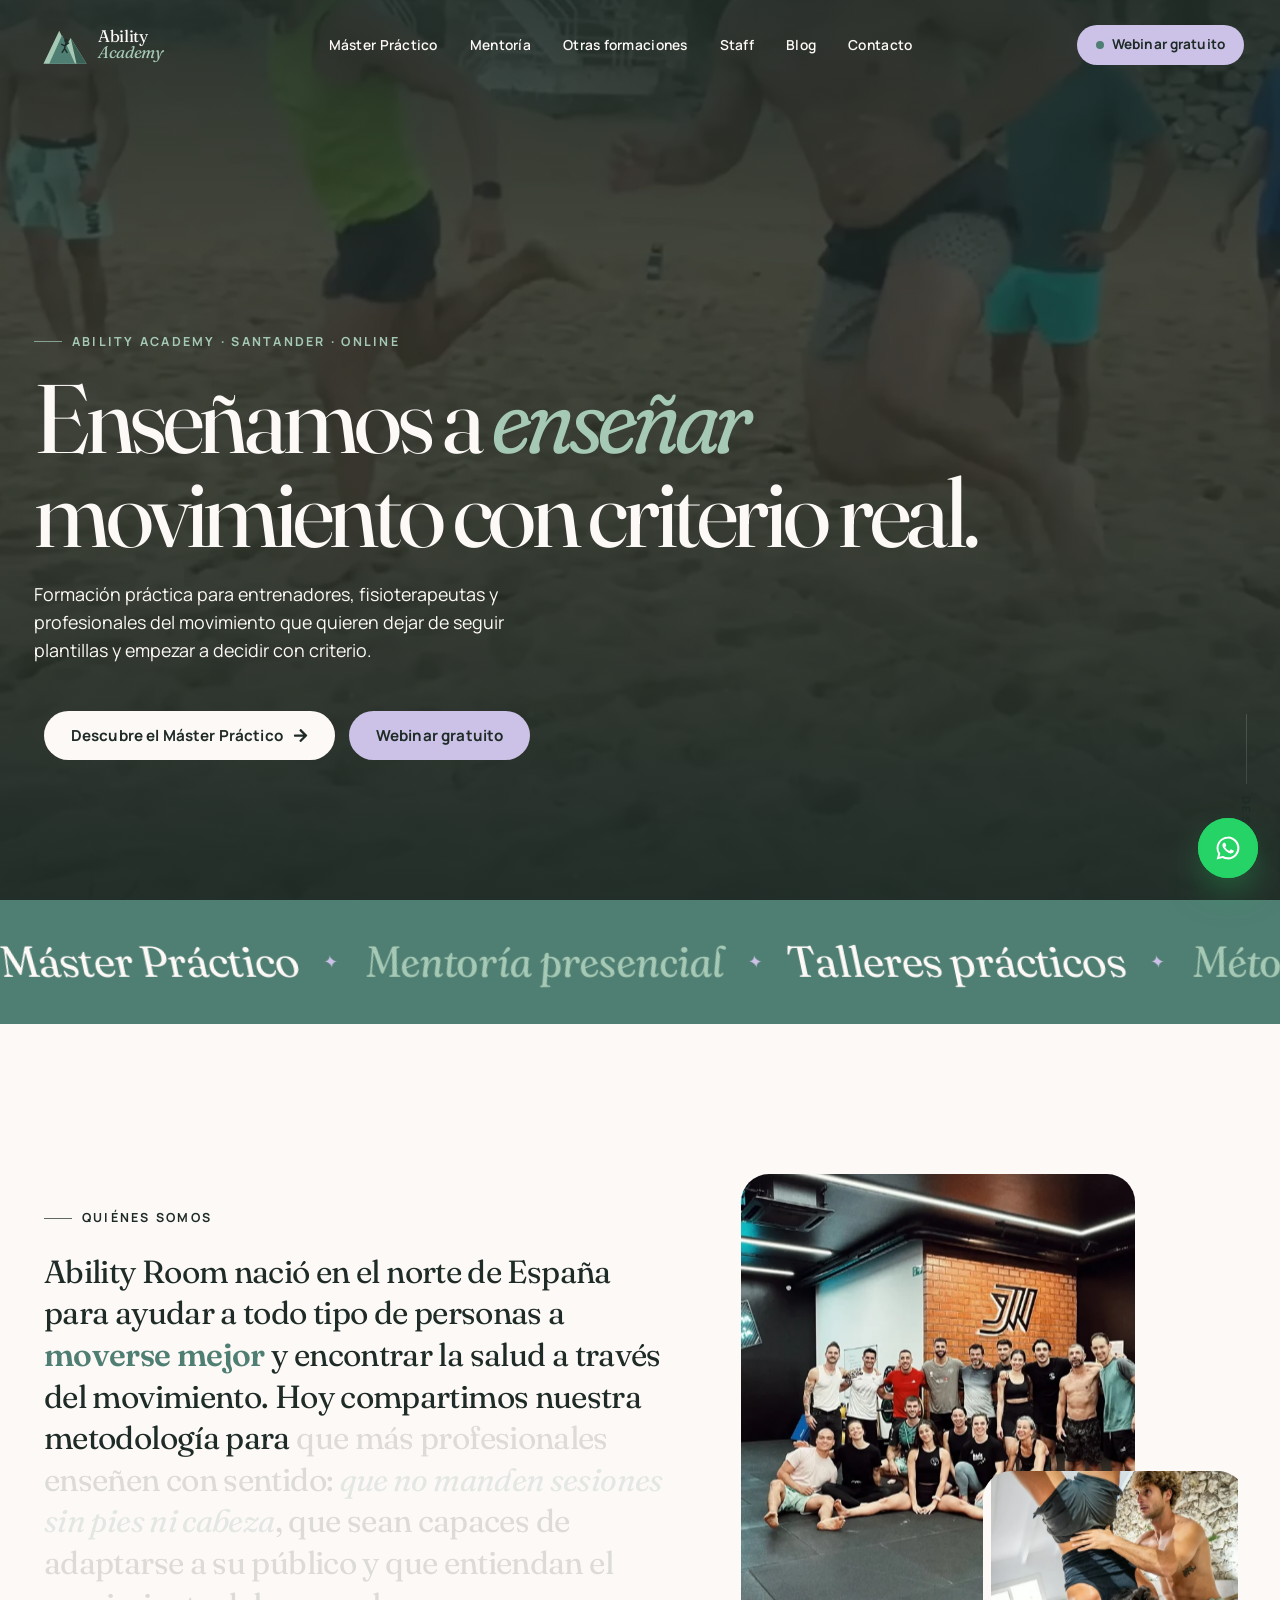
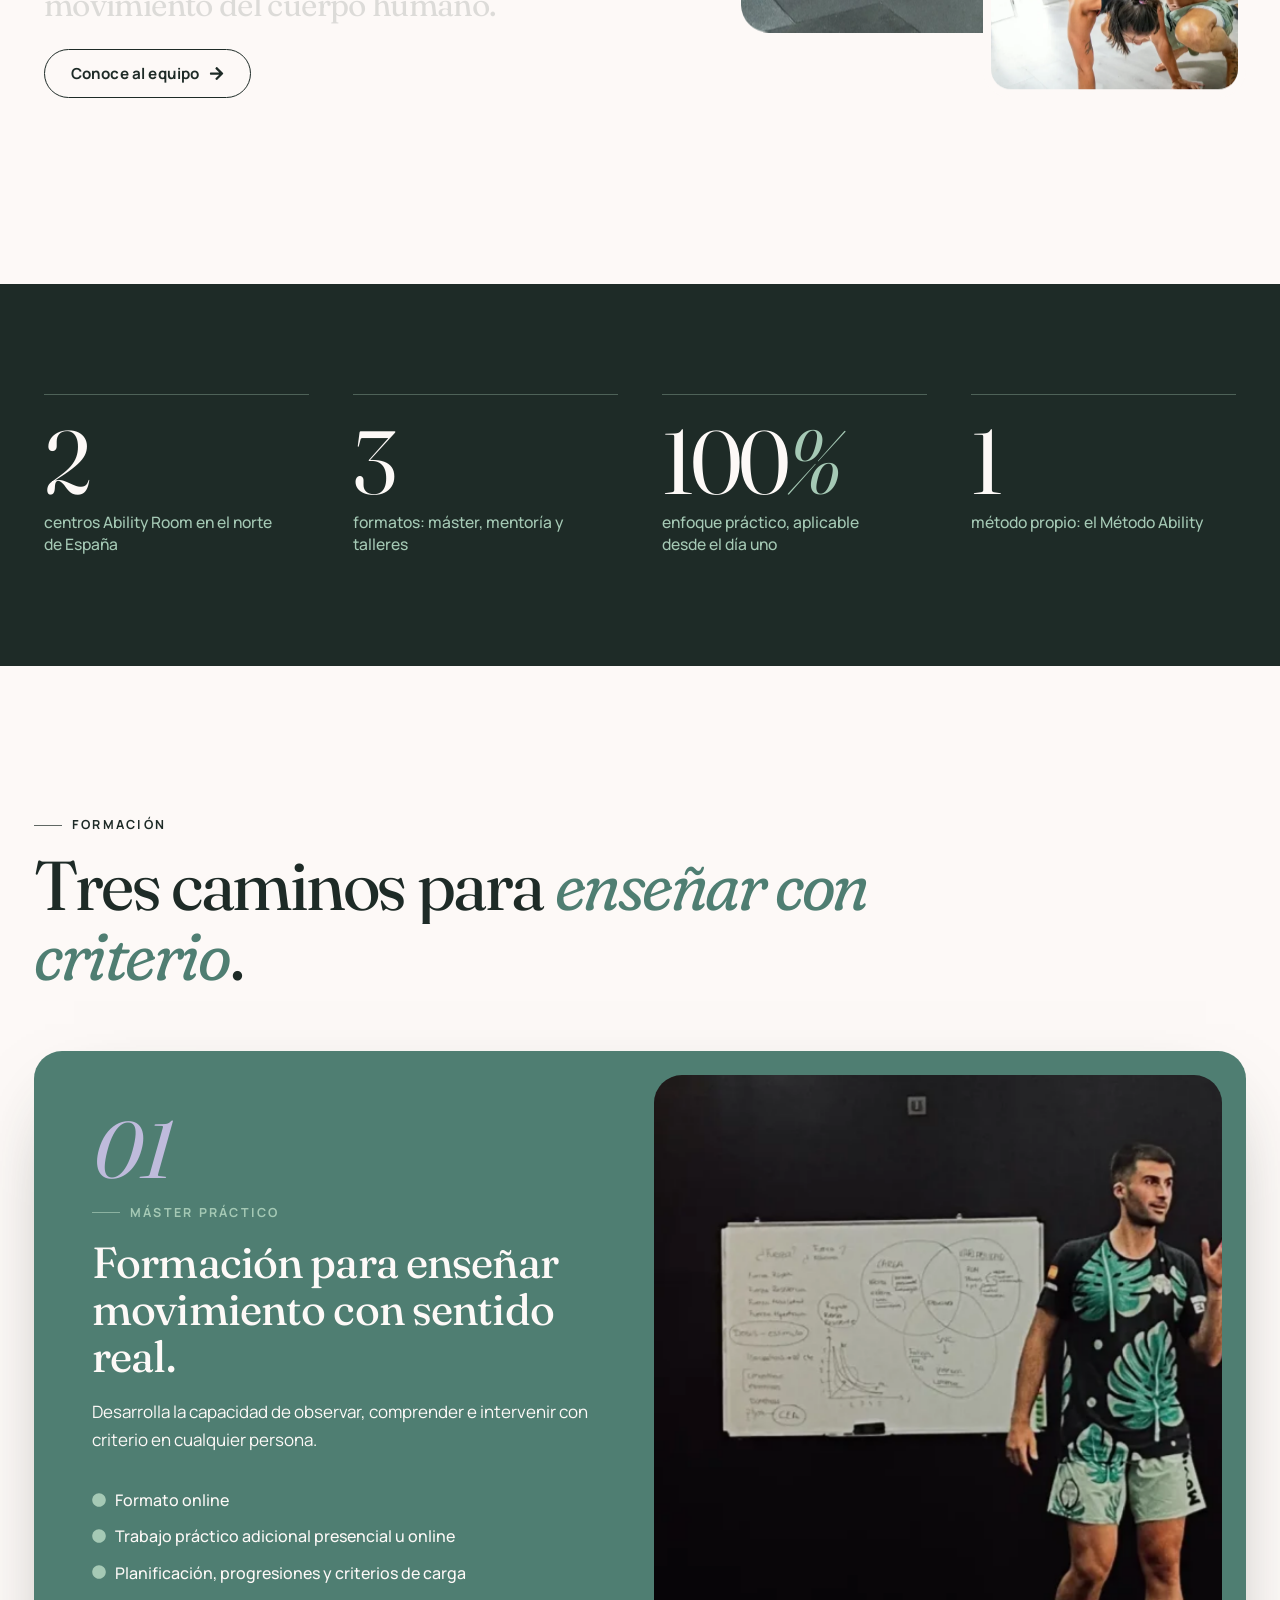
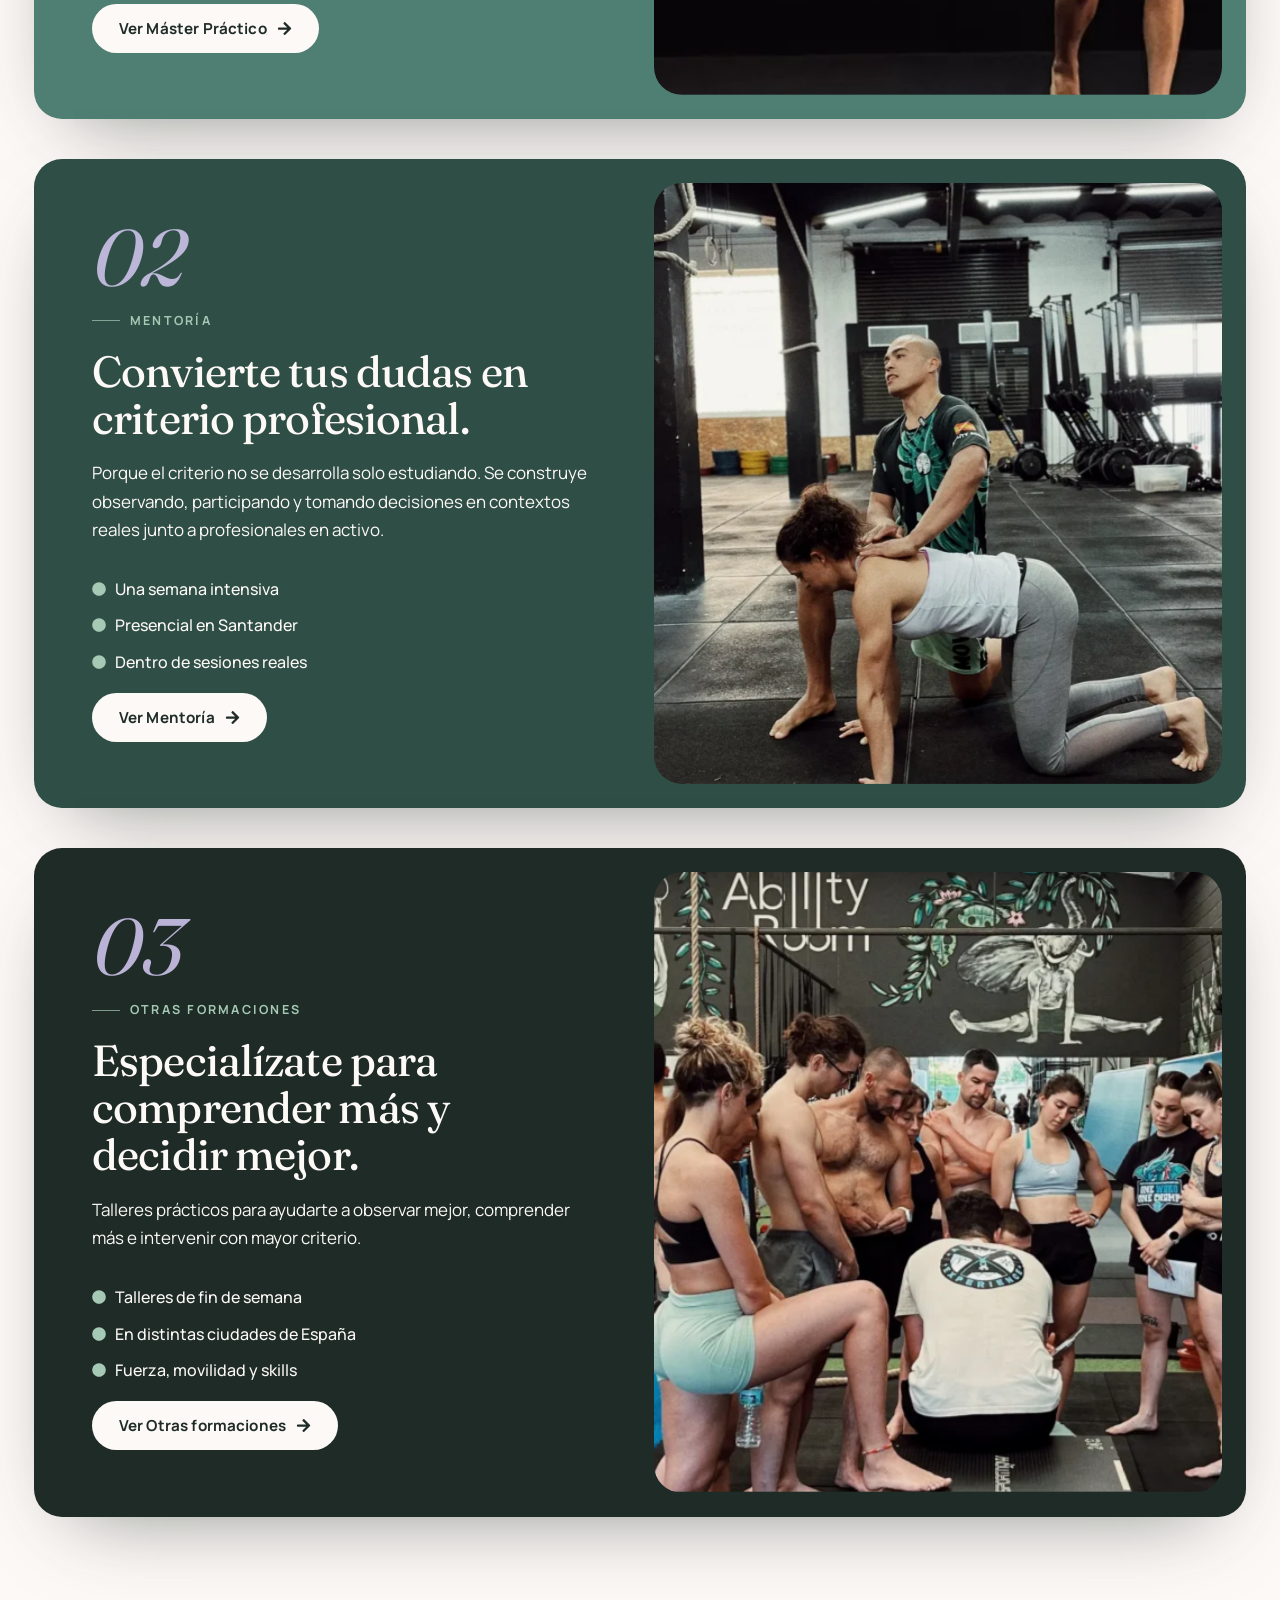
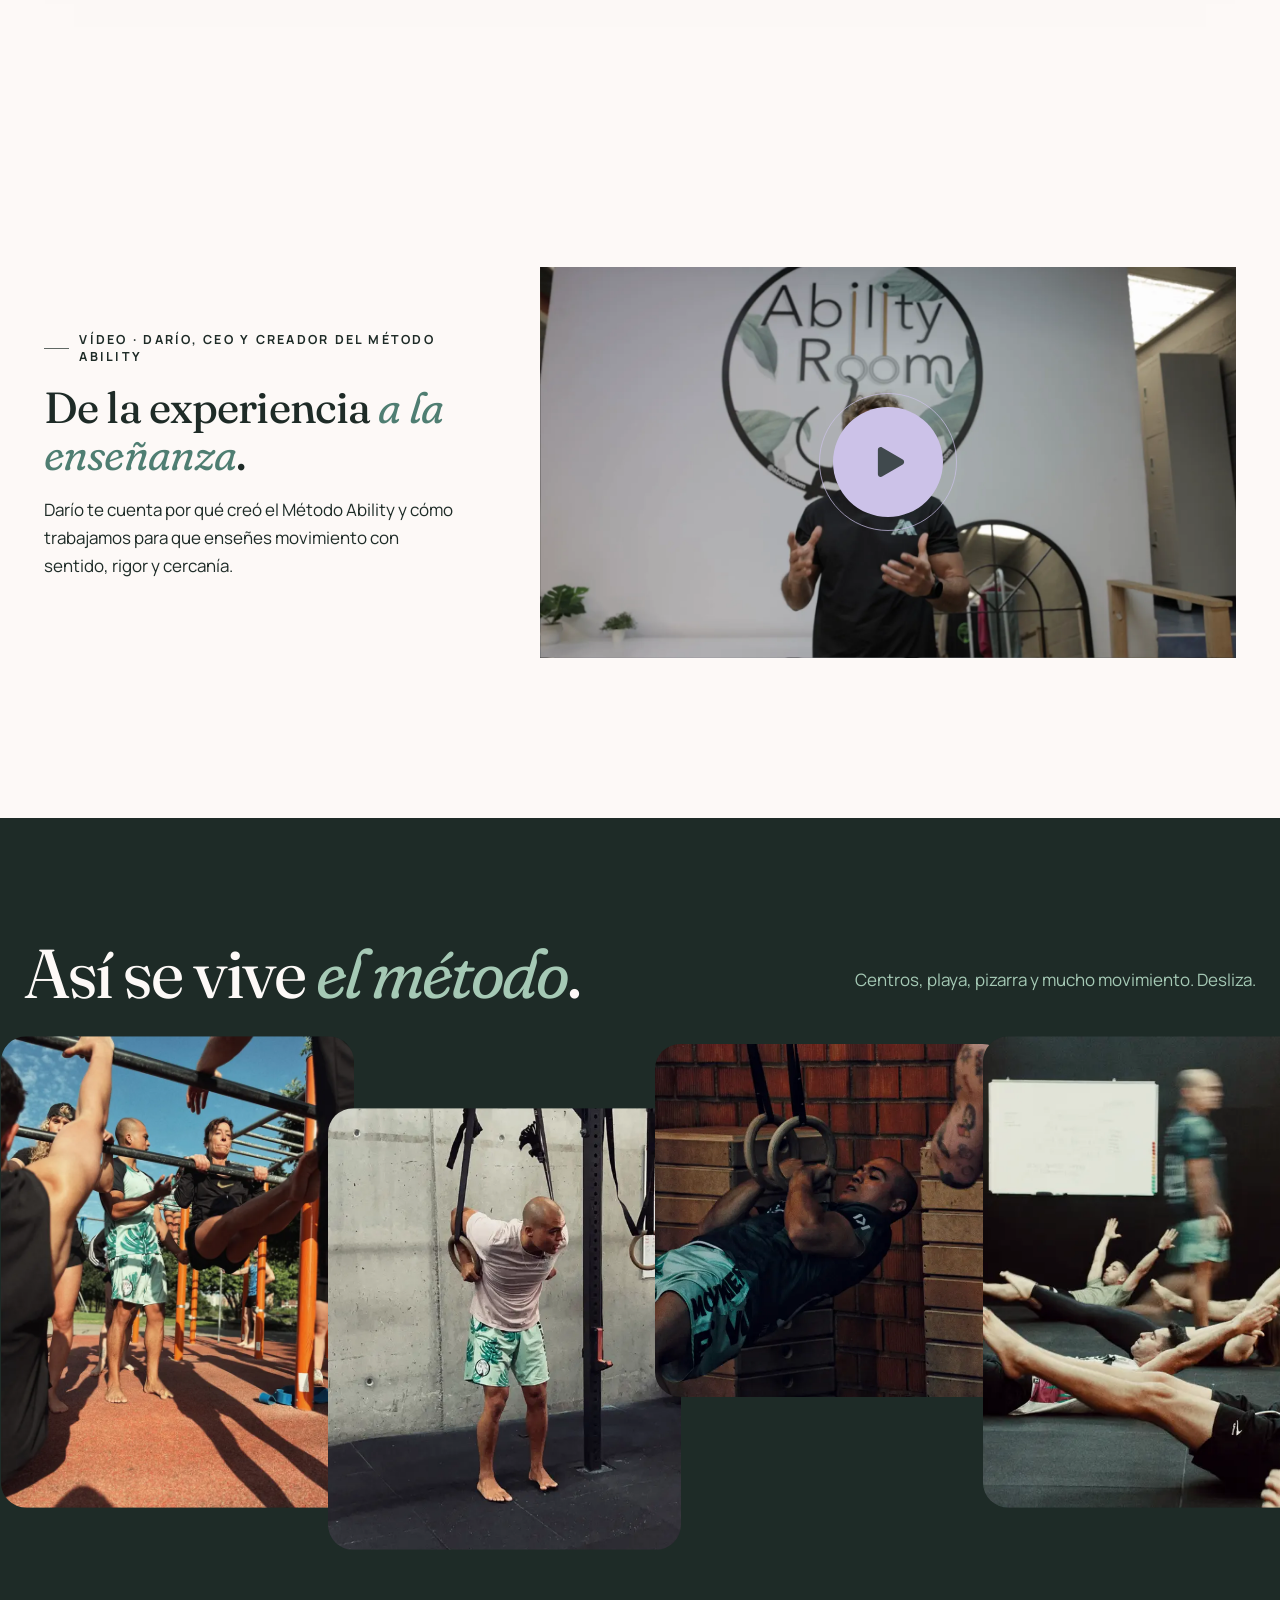
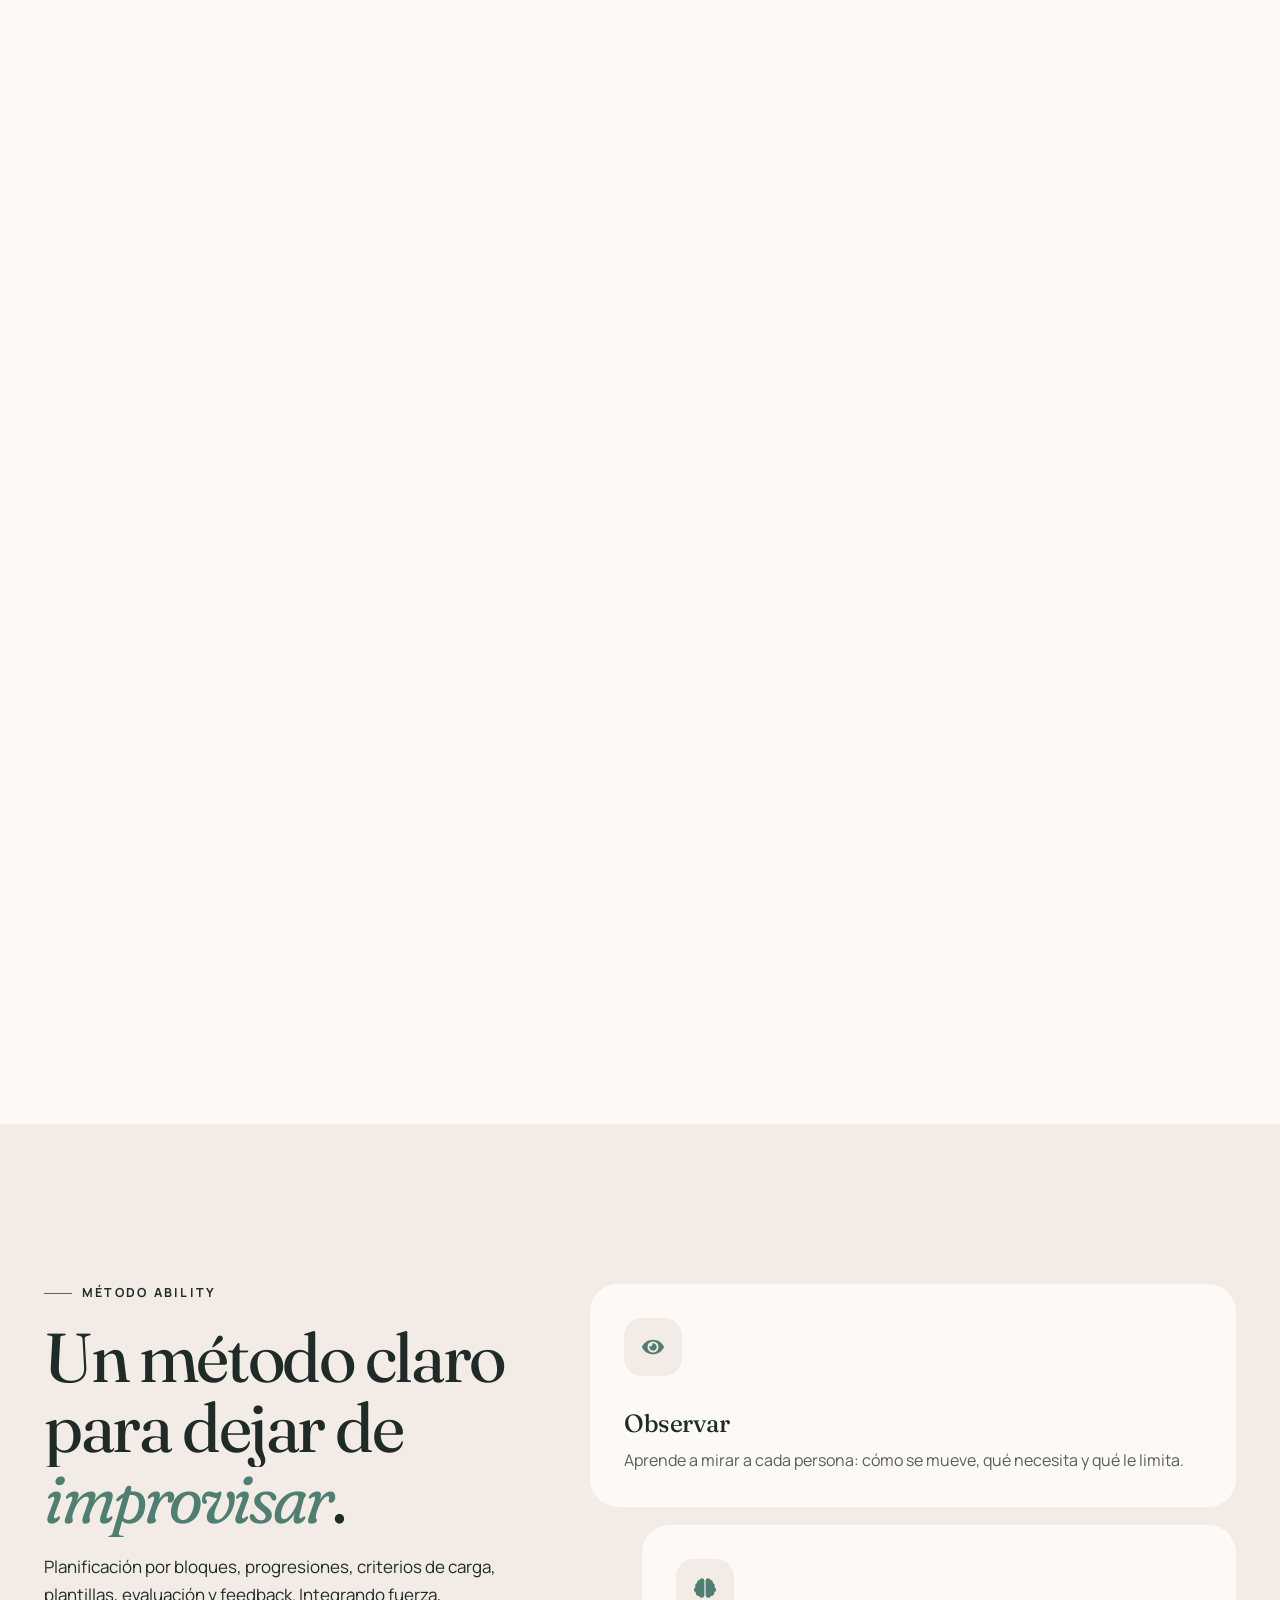
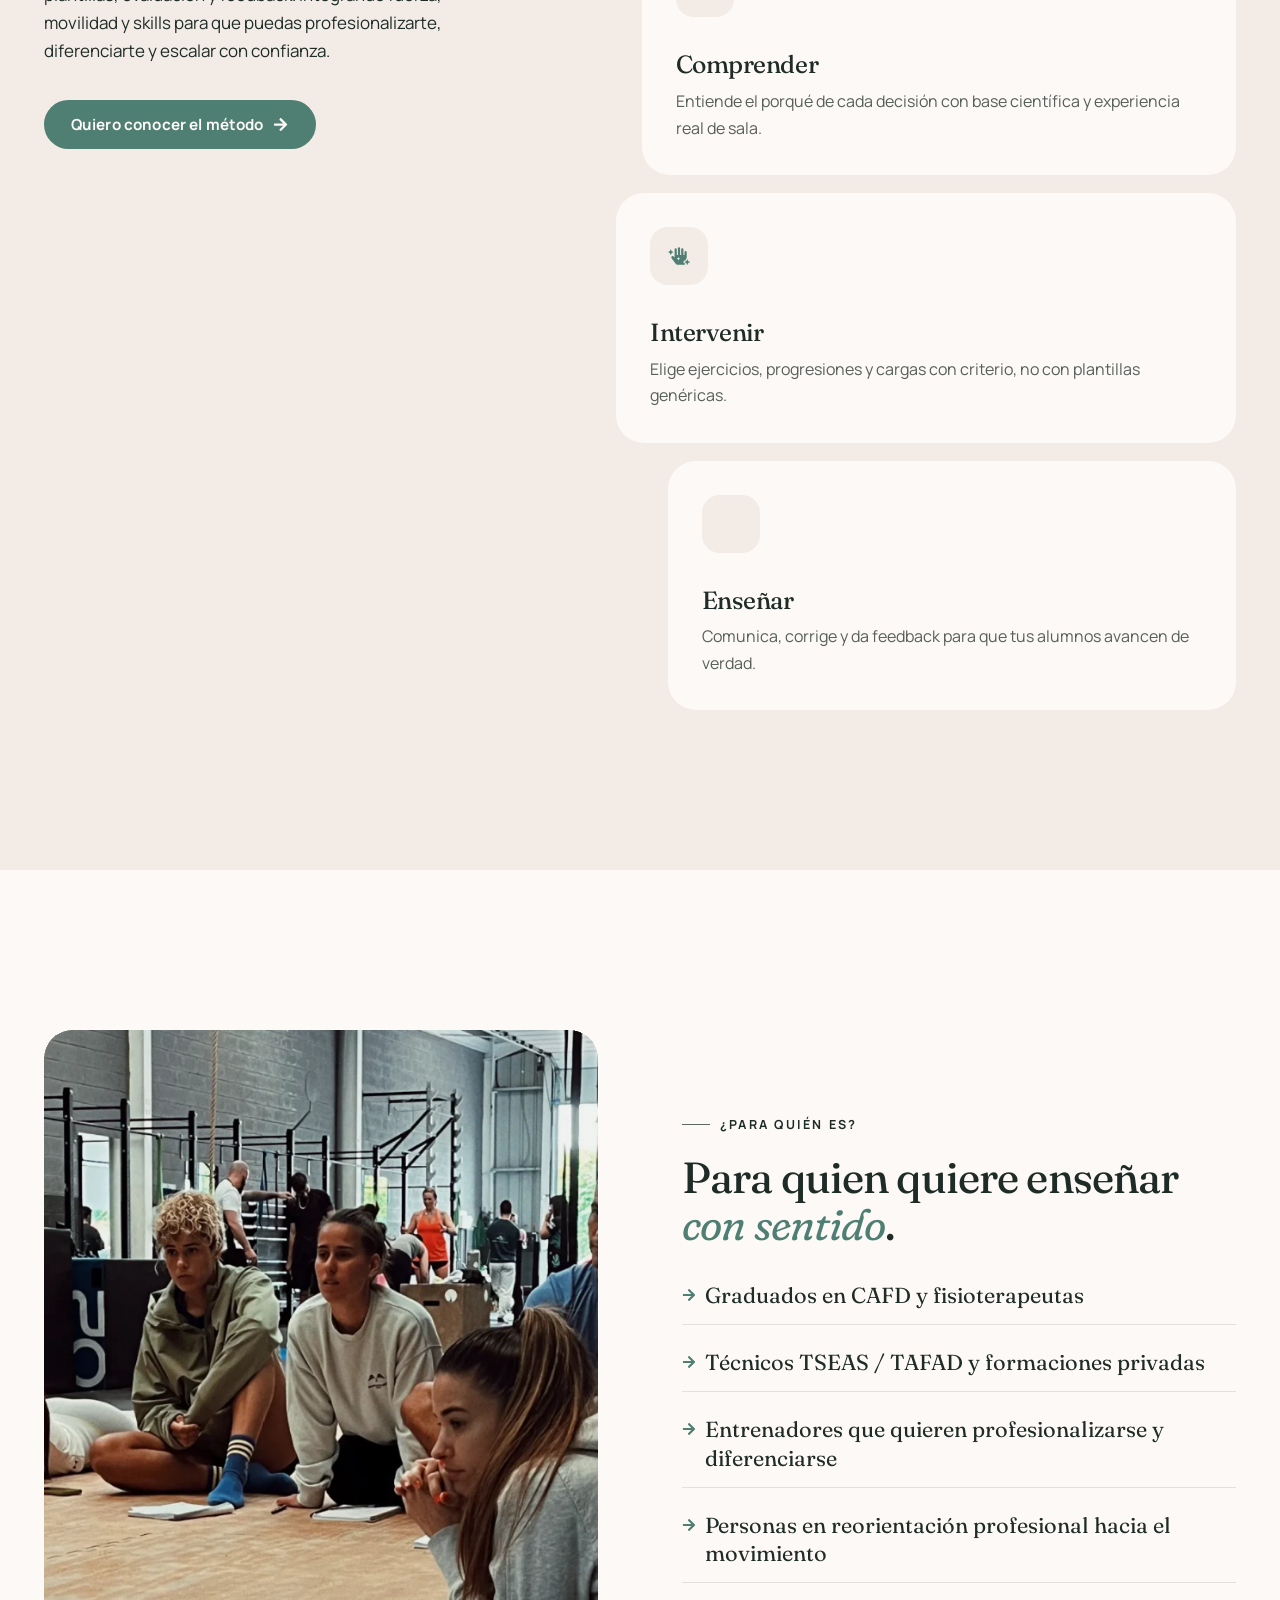
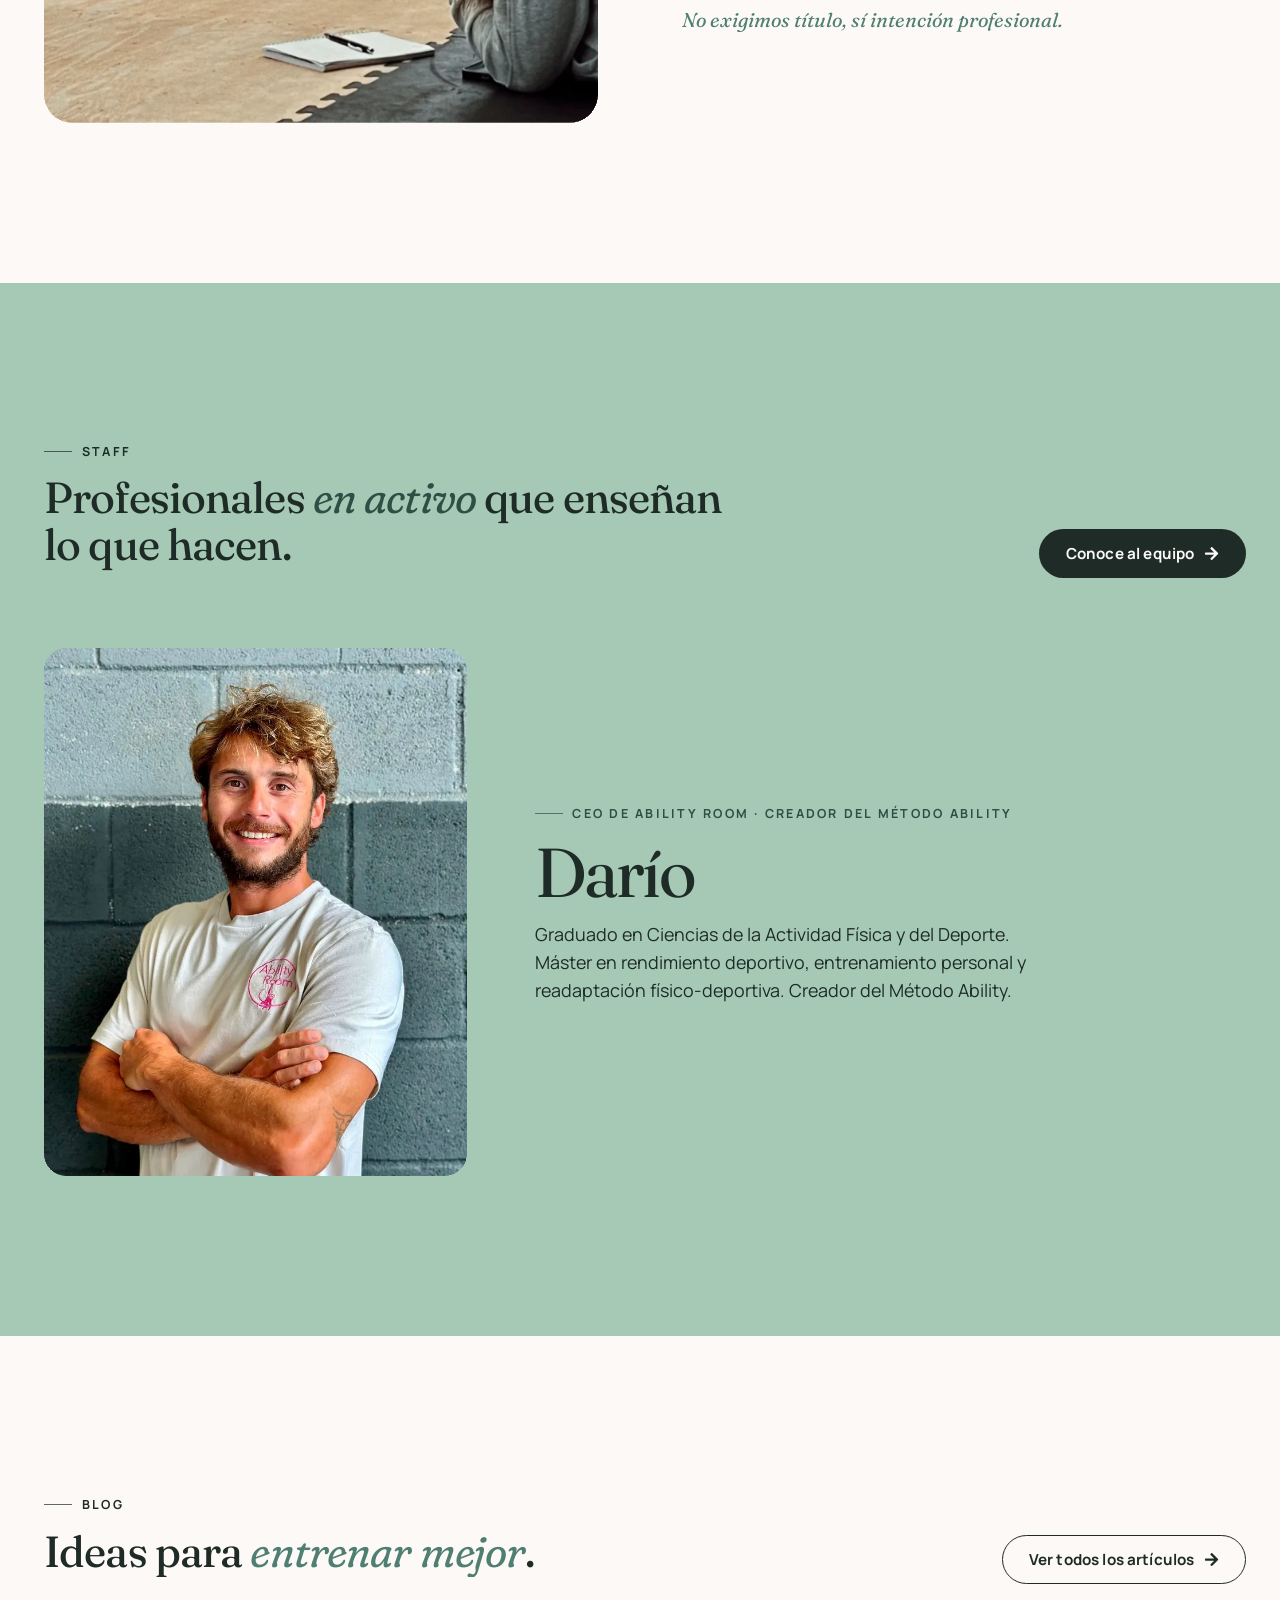
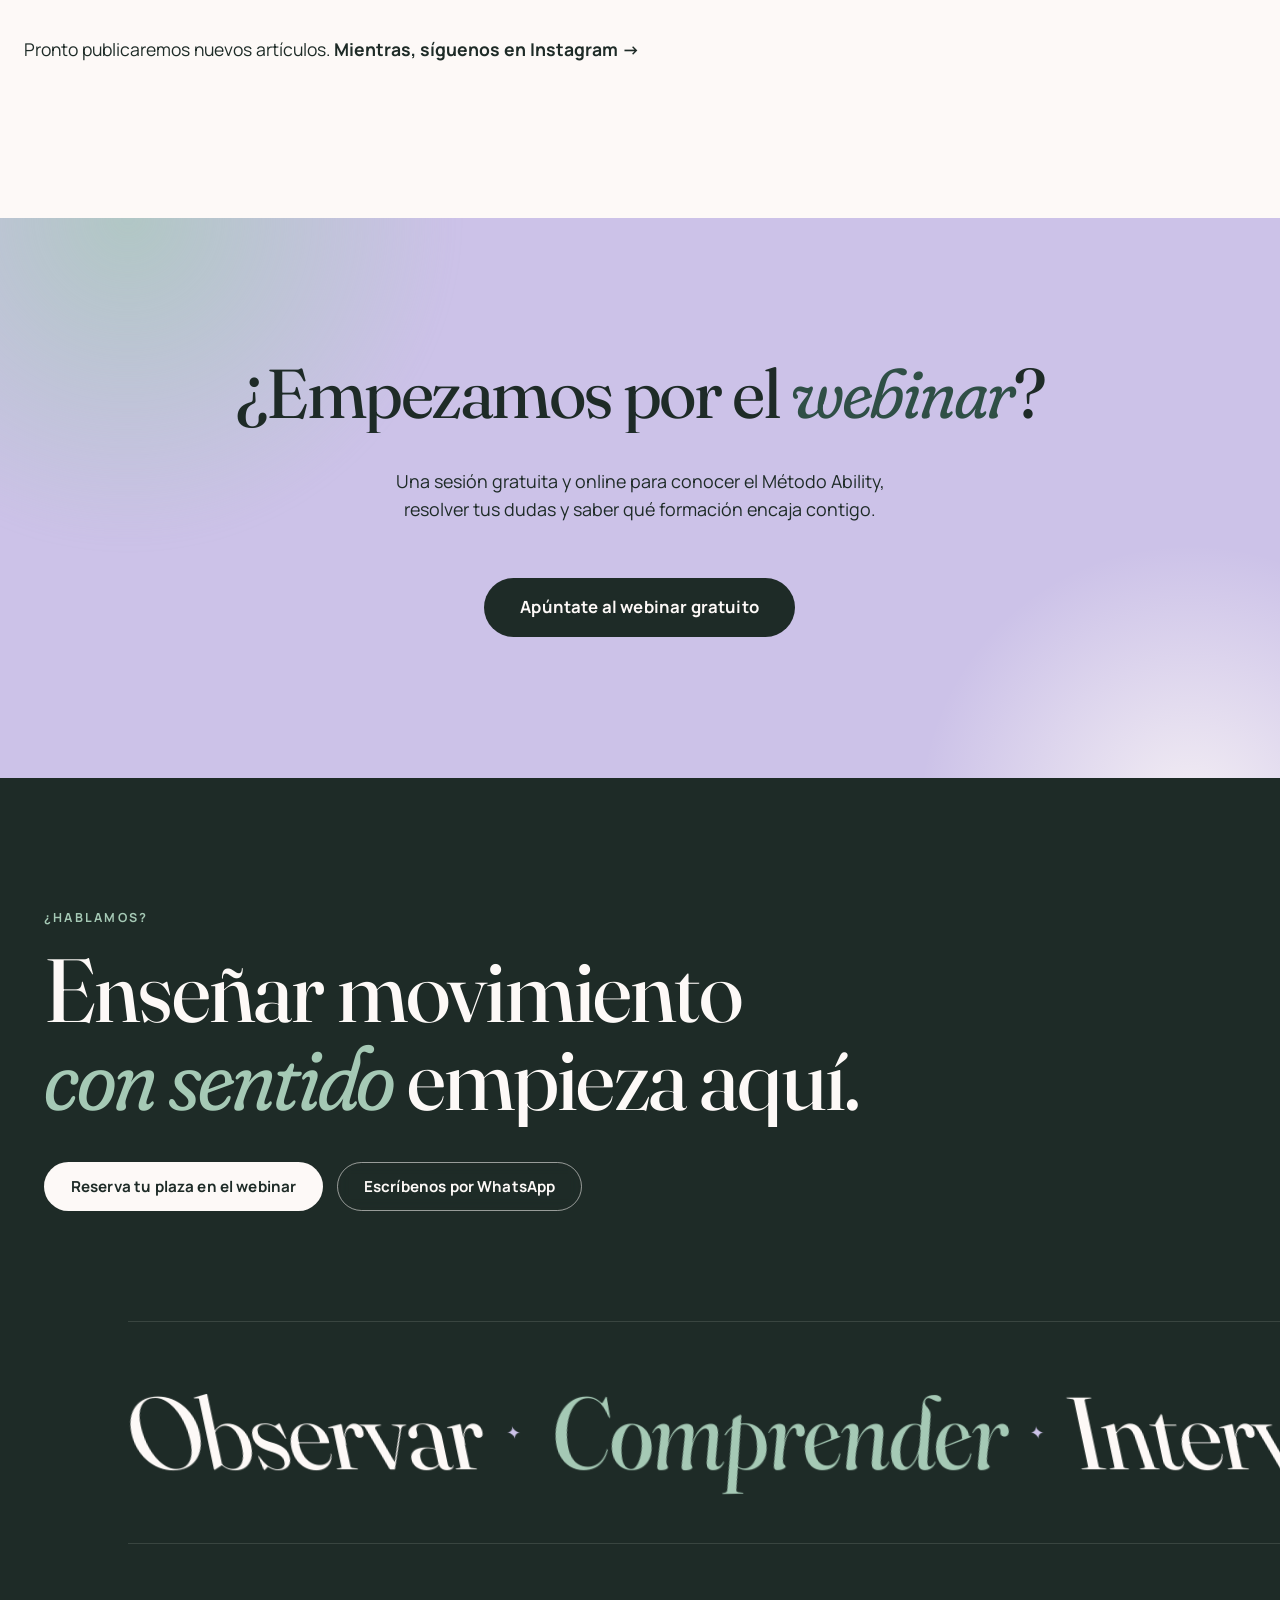
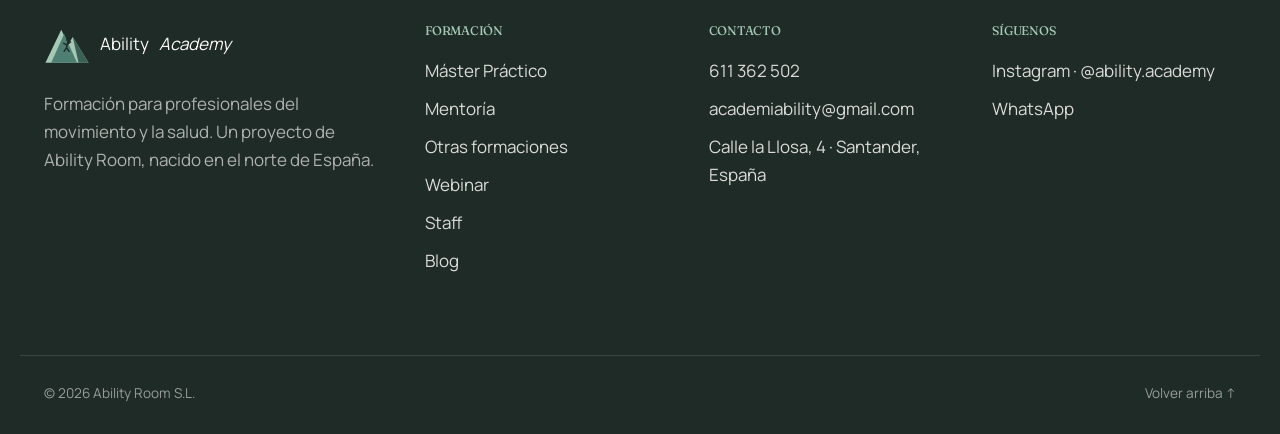
==== commit e16fd1a1: "Videos de presentacion de Dario en home, Master, Mentoria y Talleres Co-Authored-By: Claude Opus 5.5" ====
--- a/index.html
+++ b/index.html
@@ -43,7 +43,7 @@
 .e-heading-base a, .e-paragraph-base a { all: unset; cursor: pointer; }.elementor :where(.e-svg-base) { width: var(--e-svg-width, 65px); height: var(--e-svg-height, 65px); }form[data-element_type="e-form"].form-state-success [data-element_type="e-form-success-message"],form[data-element_type="e-form"].form-state-error [data-element_type="e-form-error-message"]{ display: block; }.elementor-edit-mode [data-element_type="e-form-success-message"]:is(.elementor-element-editable, :has(.elementor-element-editable), :has(> .elementor-empty-view)),.elementor-edit-mode [data-element_type="e-form-error-message"]:is(.elementor-element-editable, :has(.elementor-element-editable), :has(> .elementor-empty-view)){ display: block; }.e-background-video { position: relative; overflow: hidden; }.e-background-video__media { position: absolute; inset: 0; width: 100%; height: 100%; object-fit: cover; pointer-events: none; z-index: 0; }.e-background-video__content { position: relative; z-index: 1; flex: 1 1 auto; }.elementor-edit-mode .e-background-video__content.e-atomic-element:has(> .elementor-empty-view) { display: flex; flex-direction: column; flex: 1 1 auto; min-height: 0; }.elementor-edit-mode .e-background-video__content.e-atomic-element:has(> .elementor-empty-view) > .elementor-empty-view.elementor-empty-view { position: relative; flex: 1 1 auto; min-height: 120px; height: auto; width: 100%; }.elementor-edit-mode .e-background-video__content.e-atomic-element:has(> .elementor-empty-view) > .elementor-empty-view > .elementor-first-add { position: absolute; inset: 0; width: 100%; height: 100%; }.e-background-video__controls { z-index: 2; }.e-background-video__play, .e-background-video__pause { appearance: none; -webkit-appearance: none; }.e-background-video.e-background-video--playing .e-background-video__play { display: none; }.e-background-video.e-background-video--paused .e-background-video__pause { display: none; }.e-background-video:not(.e-background-video--playing):not(.e-background-video--paused) .e-background-video__controls,.e-background-video:not(.e-background-video--playing):not(.e-background-video--paused) .e-background-video__play,.e-background-video:not(.e-background-video--playing):not(.e-background-video--paused) .e-background-video__pause { display: none; }.e-accordion-item-header-base { list-style: none; }.e-accordion-item-header-base::-webkit-details-marker { display: none; }.e-accordion-item-base { interpolate-size: allow-keywords; }.e-accordion-item-base::details-content {block-size: 0; overflow: hidden;transition: block-size .3s ease, content-visibility .3s ease allow-discrete;}.e-accordion-item-base[open]::details-content { block-size: auto; }.e-accordion-item-icon-base, .e-accordion-item-icon-open-base { --e-svg-width: auto; --e-svg-height: 100%; }:where(.e-accordion-item-icon-base, .e-accordion-item-icon-open-base) .e-svg-base { max-width: 100%; }.e-accordion-item-icon-base.e-accordion-item-icon-base .e-svg-base svg, .e-accordion-item-icon-open-base.e-accordion-item-icon-open-base .e-svg-base svg { width: auto !important; }.e-accordion-item-icon-base svg, .e-accordion-item-icon-open-base svg { transition: transform .3s ease; }.e-accordion-item-base:not([open]) > summary :is(.e-accordion-item-icon-base, .e-accordion-item-icon-open-base) svg { transform: rotate(var(--e-accordion-icon-rotation-closed)); }.e-accordion-item-base[open] > summary :is(.e-accordion-item-icon-base, .e-accordion-item-icon-open-base) svg { transform: rotate(var(--e-accordion-icon-rotation, 180deg)); }.e-accordion-item-header-base.e-accordion-item-header-base:has(> .e-accordion-item-icon-open-base) { display: grid; grid-template-columns: minmax(0, 1fr) auto; align-items: center; }.e-accordion-item-header-base:has(> .e-accordion-item-icon-open-base) > .e-accordion-item-title-base { grid-column: 1; grid-row: 1; }.e-accordion-item-header-base:has(> .e-accordion-item-icon-open-base) > :is(.e-accordion-item-icon-base, .e-accordion-item-icon-open-base) { grid-column: 2; grid-row: 1; }.e-accordion-item-base .e-accordion-item-icon-open-base.e-accordion-item-icon-open-base { visibility: hidden; }.e-accordion-item-base[open] > summary .e-accordion-item-icon-open-base { visibility: visible; }.e-accordion-item-base[open] > summary:has(.e-accordion-item-icon-open-base) .e-accordion-item-icon-base { visibility: hidden; }.e-list-item-marker-base { --e-svg-width: 0.6em; --e-svg-height: 0.6em; }:where(.e-list-item-marker-base) .e-svg-base { flex-shrink: 0; }.e-list-item-marker-base .e-svg-base svg { display: block; }
 /*# sourceURL=elementor-frontend-inline-css */
 </style>
-<link rel='stylesheet' id='elementor-post-4-css' href='./wp-content/uploads/elementor/css/post-4.css' media='all' />
+<link rel='stylesheet' id='elementor-post-5-css' href='./wp-content/uploads/elementor/css/post-5.css' media='all' />
 <link rel='stylesheet' id='ability-fonts-css' href='https://fonts.googleapis.com/css2?family=Fraunces:ital,opsz,wght@0,9..144,300..800;1,9..144,300..800&#038;family=Manrope:wght@300..800&#038;display=swap' media='all' />
 <link rel='stylesheet' id='ability-main-css' href='./wp-content/themes/ability-academy/assets/css/ability.css' media='all' />
 <link rel='stylesheet' id='widget-heading-css' href='./wp-content/plugins/elementor/assets/css/widget-heading.min.css' media='all' />
@@ -53,7 +53,7 @@
 <link rel='stylesheet' id='widget-video-css' href='./wp-content/plugins/elementor/assets/css/widget-video.min.css' media='all' />
 <link rel='stylesheet' id='widget-icon-box-css' href='./wp-content/plugins/elementor/assets/css/widget-icon-box.min.css' media='all' />
 <link rel='stylesheet' id='e-animation-fadeInUp-css' href='./wp-content/plugins/elementor/assets/lib/animations/styles/fadeInUp.min.css' media='all' />
-<link rel='stylesheet' id='elementor-post-26-css' href='./wp-content/uploads/elementor/css/post-26.css' media='all' />
+<link rel='stylesheet' id='elementor-post-29-css' href='./wp-content/uploads/elementor/css/post-29.css' media='all' />
 <link rel='stylesheet' id='base-desktop-css' href='./wp-content/uploads/elementor/css/base-desktop.css' media='all' />
 <link rel='stylesheet' id='base-mobile-css' href='./wp-content/uploads/elementor/css/base-mobile.css' media='(max-width:767px)' />
 <link rel='stylesheet' id='elementor-gf-fraunces-css' href='https://fonts.googleapis.com/css?family=Fraunces:100,100italic,200,200italic,300,300italic,400,400italic,500,500italic,600,600italic,700,700italic,800,800italic,900,900italic&#038;display=swap' media='all' />
@@ -80,7 +80,7 @@
 				}
 			</style>
 			</head>
-<body class="home wp-singular page-template page-template-elementor_header_footer page page-id-26 wp-embed-responsive wp-theme-hello-elementor wp-child-theme-ability-academy ability ability-home hello-elementor-default elementor-default elementor-template-full-width elementor-kit-4 elementor-page elementor-page-26">
+<body class="home wp-singular page-template page-template-elementor_header_footer page page-id-29 wp-embed-responsive wp-theme-hello-elementor wp-child-theme-ability-academy ability ability-home hello-elementor-default elementor-default elementor-template-full-width elementor-kit-5 elementor-page elementor-page-29">
 
 <div class="ab-loader" aria-hidden="true">
 	<div class="ab-loader__inner">
@@ -100,12 +100,12 @@
 		<a class="ab-logo" href="./index.html" aria-label="Ability Academy"><svg class="ab-logo__mark" xmlns="http://www.w3.org/2000/svg" viewBox="0 0 64 56" width="64" height="56" role="img" aria-label="Ability Academy (logo provisional)"><path d="M2 54 24 8l10 20 6-10 22 36Z" fill="#A5C9B5"/><path d="M10 54 28 14l18 40Z" fill="#4F7E72"/><path d="M40 18 62 54H48Z" fill="#3B6156"/><circle cx="33.5" cy="22" r="2.6" fill="#1E2B27"/><path d="M33 25.5l-1.6 7.5 3.4 5.2M31.6 29l-4.2-2.2M32.4 28.6l4.6-3.6M31.4 33l-3.4 5" stroke="#1E2B27" stroke-width="2" stroke-linecap="round" fill="none"/></svg>
 <span class="ab-logo__text">Ability<br><em>Academy</em></span></a>
 		<nav class="ab-nav" aria-label="Principal">
-			<ul id="menu-ability-principal" class="ab-nav__list"><li id="menu-item-61" class="menu-item menu-item-type-post_type menu-item-object-page menu-item-61"><a href="./master-practico/index.html">Máster Práctico</a></li>
-<li id="menu-item-62" class="menu-item menu-item-type-post_type menu-item-object-page menu-item-62"><a href="./mentoria/index.html">Mentoría</a></li>
-<li id="menu-item-63" class="menu-item menu-item-type-post_type menu-item-object-page menu-item-63"><a href="./otras-formaciones/index.html">Otras formaciones</a></li>
-<li id="menu-item-64" class="menu-item menu-item-type-post_type menu-item-object-page menu-item-64"><a href="./staff/index.html">Staff</a></li>
-<li id="menu-item-65" class="menu-item menu-item-type-post_type menu-item-object-page menu-item-65"><a href="./blog/index.html">Blog</a></li>
-<li id="menu-item-66" class="menu-item menu-item-type-post_type menu-item-object-page menu-item-66"><a href="./contacto/index.html">Contacto</a></li>
+			<ul id="menu-ability-principal" class="ab-nav__list"><li id="menu-item-67" class="menu-item menu-item-type-post_type menu-item-object-page menu-item-67"><a href="./master-practico/index.html">Máster Práctico</a></li>
+<li id="menu-item-68" class="menu-item menu-item-type-post_type menu-item-object-page menu-item-68"><a href="./mentoria/index.html">Mentoría</a></li>
+<li id="menu-item-69" class="menu-item menu-item-type-post_type menu-item-object-page menu-item-69"><a href="./otras-formaciones/index.html">Otras formaciones</a></li>
+<li id="menu-item-70" class="menu-item menu-item-type-post_type menu-item-object-page menu-item-70"><a href="./staff/index.html">Staff</a></li>
+<li id="menu-item-71" class="menu-item menu-item-type-post_type menu-item-object-page menu-item-71"><a href="./blog/index.html">Blog</a></li>
+<li id="menu-item-72" class="menu-item menu-item-type-post_type menu-item-object-page menu-item-72"><a href="./contacto/index.html">Contacto</a></li>
 </ul>		</nav>
 
 		<div class="ab-header__actions">
@@ -121,12 +121,12 @@
 <div class="ab-overlay" id="ab-overlay" aria-hidden="true">
 	<div class="ab-overlay__bg"></div>
 	<div class="ab-overlay__content">
-		<ul id="menu-ability-principal-1" class="ab-overlay__list ab-nav__list"><li class="menu-item menu-item-type-post_type menu-item-object-page menu-item-61"><a href="./master-practico/index.html">Máster Práctico</a></li>
-<li class="menu-item menu-item-type-post_type menu-item-object-page menu-item-62"><a href="./mentoria/index.html">Mentoría</a></li>
-<li class="menu-item menu-item-type-post_type menu-item-object-page menu-item-63"><a href="./otras-formaciones/index.html">Otras formaciones</a></li>
-<li class="menu-item menu-item-type-post_type menu-item-object-page menu-item-64"><a href="./staff/index.html">Staff</a></li>
-<li class="menu-item menu-item-type-post_type menu-item-object-page menu-item-65"><a href="./blog/index.html">Blog</a></li>
-<li class="menu-item menu-item-type-post_type menu-item-object-page menu-item-66"><a href="./contacto/index.html">Contacto</a></li>
+		<ul id="menu-ability-principal-1" class="ab-overlay__list ab-nav__list"><li class="menu-item menu-item-type-post_type menu-item-object-page menu-item-67"><a href="./master-practico/index.html">Máster Práctico</a></li>
+<li class="menu-item menu-item-type-post_type menu-item-object-page menu-item-68"><a href="./mentoria/index.html">Mentoría</a></li>
+<li class="menu-item menu-item-type-post_type menu-item-object-page menu-item-69"><a href="./otras-formaciones/index.html">Otras formaciones</a></li>
+<li class="menu-item menu-item-type-post_type menu-item-object-page menu-item-70"><a href="./staff/index.html">Staff</a></li>
+<li class="menu-item menu-item-type-post_type menu-item-object-page menu-item-71"><a href="./blog/index.html">Blog</a></li>
+<li class="menu-item menu-item-type-post_type menu-item-object-page menu-item-72"><a href="./contacto/index.html">Contacto</a></li>
 </ul>		<div class="ab-overlay__foot">
 			<a class="ab-btn ab-btn--lavender" href="./webinar/index.html">Apúntate al webinar</a>
 			<div class="ab-overlay__social">
@@ -139,7 +139,7 @@
 </div>
 
 <main id="content" class="ab-main">
-		<div data-elementor-type="wp-page" data-elementor-id="26" class="elementor elementor-26">
+		<div data-elementor-type="wp-page" data-elementor-id="29" class="elementor elementor-29">
 				<section class="elementor-element elementor-element-6bbcddc e-con-full ab-hero ab-hero--home e-flex e-con e-parent" data-id="6bbcddc" data-element_type="container" data-e-type="container" data-settings="{&quot;background_background&quot;:&quot;video&quot;,&quot;background_video_link&quot;:&quot;.\/wp-content\/uploads\/2026\/11\/ability-hero-playa.mp4&quot;,&quot;background_play_on_mobile&quot;:&quot;yes&quot;}">
 		<div class="elementor-background-video-container">
 							<video class="elementor-background-video-hosted" role="presentation" autoplay muted playsinline loop></video>
@@ -196,9 +196,9 @@
 				</div>
 		<div class="elementor-element elementor-element-5af1574 e-con-full ab-collage e-flex e-con e-child" data-id="5af1574" data-element_type="container" data-e-type="container">
 				<div class="elementor-element elementor-element-44021fd ab-collage__a ab-reveal ab-parallax elementor-widget elementor-widget-image" data-id="44021fd" data-element_type="widget" data-e-type="widget" data-widget_type="image.default">
-															<img fetchpriority="high" decoding="async" width="576" height="1024" src="./wp-content/uploads/2026/11/ability-grupo-centro-576x1024.webp" class="attachment-large size-large wp-image-6" alt="Ability Academy – grupo centro" srcset="./wp-content/uploads/2026/11/ability-grupo-centro-576x1024.webp 576w, ./wp-content/uploads/2026/11/ability-grupo-centro-169x300.webp 169w, ./wp-content/uploads/2026/11/ability-grupo-centro-768x1365.webp 768w, ./wp-content/uploads/2026/11/ability-grupo-centro-864x1536.webp 864w, ./wp-content/uploads/2026/11/ability-grupo-centro-1152x2048.webp 1152w, ./wp-content/uploads/2026/11/ability-grupo-centro.webp 1238w" sizes="(max-width: 576px) 100vw, 576px" />															</div>
+															<img fetchpriority="high" decoding="async" width="576" height="1024" src="./wp-content/uploads/2026/11/ability-grupo-centro-576x1024.webp" class="attachment-large size-large wp-image-7" alt="Ability Academy – grupo centro" srcset="./wp-content/uploads/2026/11/ability-grupo-centro-576x1024.webp 576w, ./wp-content/uploads/2026/11/ability-grupo-centro-169x300.webp 169w, ./wp-content/uploads/2026/11/ability-grupo-centro-768x1365.webp 768w, ./wp-content/uploads/2026/11/ability-grupo-centro-864x1536.webp 864w, ./wp-content/uploads/2026/11/ability-grupo-centro-1152x2048.webp 1152w, ./wp-content/uploads/2026/11/ability-grupo-centro.webp 1238w" sizes="(max-width: 576px) 100vw, 576px" />															</div>
 				<div class="elementor-element elementor-element-c779bb8 ab-collage__b ab-reveal ab-parallax-fast elementor-widget elementor-widget-image" data-id="c779bb8" data-element_type="widget" data-e-type="widget" data-widget_type="image.default">
-															<img decoding="async" width="683" height="1024" src="./wp-content/uploads/2026/11/ability-mentoria-handstand-683x1024.webp" class="attachment-large size-large wp-image-7" alt="Ability Academy – mentoria handstand" srcset="./wp-content/uploads/2026/11/ability-mentoria-handstand-683x1024.webp 683w, ./wp-content/uploads/2026/11/ability-mentoria-handstand-200x300.webp 200w, ./wp-content/uploads/2026/11/ability-mentoria-handstand-768x1152.webp 768w, ./wp-content/uploads/2026/11/ability-mentoria-handstand.webp 1000w" sizes="(max-width: 683px) 100vw, 683px" />															</div>
+															<img decoding="async" width="683" height="1024" src="./wp-content/uploads/2026/11/ability-mentoria-handstand-683x1024.webp" class="attachment-large size-large wp-image-8" alt="Ability Academy – mentoria handstand" srcset="./wp-content/uploads/2026/11/ability-mentoria-handstand-683x1024.webp 683w, ./wp-content/uploads/2026/11/ability-mentoria-handstand-200x300.webp 200w, ./wp-content/uploads/2026/11/ability-mentoria-handstand-768x1152.webp 768w, ./wp-content/uploads/2026/11/ability-mentoria-handstand.webp 1000w" sizes="(max-width: 683px) 100vw, 683px" />															</div>
 				</div>
 				</div>
 					</div>
@@ -303,7 +303,7 @@
 				</div>
 		<div class="elementor-element elementor-element-288ec3c e-con-full ab-stack__media e-flex e-con e-child" data-id="288ec3c" data-element_type="container" data-e-type="container">
 				<div class="elementor-element elementor-element-9517280 ab-cover ab-parallax elementor-widget elementor-widget-image" data-id="9517280" data-element_type="widget" data-e-type="widget" data-widget_type="image.default">
-															<img decoding="async" width="576" height="1024" src="./wp-content/uploads/2026/11/ability-master-pizarra-576x1024.webp" class="attachment-large size-large wp-image-8" alt="Ability Academy – master pizarra" srcset="./wp-content/uploads/2026/11/ability-master-pizarra-576x1024.webp 576w, ./wp-content/uploads/2026/11/ability-master-pizarra-169x300.webp 169w, ./wp-content/uploads/2026/11/ability-master-pizarra-768x1365.webp 768w, ./wp-content/uploads/2026/11/ability-master-pizarra.webp 844w" sizes="(max-width: 576px) 100vw, 576px" />															</div>
+															<img decoding="async" width="576" height="1024" src="./wp-content/uploads/2026/11/ability-master-pizarra-576x1024.webp" class="attachment-large size-large wp-image-9" alt="Ability Academy – master pizarra" srcset="./wp-content/uploads/2026/11/ability-master-pizarra-576x1024.webp 576w, ./wp-content/uploads/2026/11/ability-master-pizarra-169x300.webp 169w, ./wp-content/uploads/2026/11/ability-master-pizarra-768x1365.webp 768w, ./wp-content/uploads/2026/11/ability-master-pizarra.webp 844w" sizes="(max-width: 576px) 100vw, 576px" />															</div>
 				</div>
 				</div>
 		<div class="elementor-element elementor-element-c91947d e-con-full ab-stack__card ab-sec--dark e-flex e-con e-child" data-id="c91947d" data-element_type="container" data-e-type="container" data-settings="{&quot;background_background&quot;:&quot;classic&quot;}">
@@ -347,7 +347,7 @@
 				</div>
 		<div class="elementor-element elementor-element-45a1ac2 e-con-full ab-stack__media e-flex e-con e-child" data-id="45a1ac2" data-element_type="container" data-e-type="container">
 				<div class="elementor-element elementor-element-b22a106 ab-cover ab-parallax elementor-widget elementor-widget-image" data-id="b22a106" data-element_type="widget" data-e-type="widget" data-widget_type="image.default">
-															<img loading="lazy" decoding="async" width="780" height="1024" src="./wp-content/uploads/2026/11/ability-mentoria-correccion-780x1024.webp" class="attachment-large size-large wp-image-9" alt="Ability Academy – mentoria correccion" srcset="./wp-content/uploads/2026/11/ability-mentoria-correccion-780x1024.webp 780w, ./wp-content/uploads/2026/11/ability-mentoria-correccion-229x300.webp 229w, ./wp-content/uploads/2026/11/ability-mentoria-correccion-768x1008.webp 768w, ./wp-content/uploads/2026/11/ability-mentoria-correccion.webp 1143w" sizes="(max-width: 780px) 100vw, 780px" />															</div>
+															<img loading="lazy" decoding="async" width="780" height="1024" src="./wp-content/uploads/2026/11/ability-mentoria-correccion-780x1024.webp" class="attachment-large size-large wp-image-10" alt="Ability Academy – mentoria correccion" srcset="./wp-content/uploads/2026/11/ability-mentoria-correccion-780x1024.webp 780w, ./wp-content/uploads/2026/11/ability-mentoria-correccion-229x300.webp 229w, ./wp-content/uploads/2026/11/ability-mentoria-correccion-768x1008.webp 768w, ./wp-content/uploads/2026/11/ability-mentoria-correccion.webp 1143w" sizes="(max-width: 780px) 100vw, 780px" />															</div>
 				</div>
 				</div>
 		<div class="elementor-element elementor-element-e62c303 e-con-full ab-stack__card ab-sec--dark e-flex e-con e-child" data-id="e62c303" data-element_type="container" data-e-type="container" data-settings="{&quot;background_background&quot;:&quot;classic&quot;}">
@@ -391,7 +391,7 @@
 				</div>
 		<div class="elementor-element elementor-element-62b4948 e-con-full ab-stack__media e-flex e-con e-child" data-id="62b4948" data-element_type="container" data-e-type="container">
 				<div class="elementor-element elementor-element-cf3cf8c ab-cover ab-parallax elementor-widget elementor-widget-image" data-id="cf3cf8c" data-element_type="widget" data-e-type="widget" data-widget_type="image.default">
-															<img loading="lazy" decoding="async" width="576" height="1024" src="./wp-content/uploads/2026/11/ability-talleres-grupo-576x1024.webp" class="attachment-large size-large wp-image-10" alt="Ability Academy – talleres grupo" srcset="./wp-content/uploads/2026/11/ability-talleres-grupo-576x1024.webp 576w, ./wp-content/uploads/2026/11/ability-talleres-grupo-169x300.webp 169w, ./wp-content/uploads/2026/11/ability-talleres-grupo-768x1366.webp 768w, ./wp-content/uploads/2026/11/ability-talleres-grupo-864x1536.webp 864w, ./wp-content/uploads/2026/11/ability-talleres-grupo-1152x2048.webp 1152w, ./wp-content/uploads/2026/11/ability-talleres-grupo.webp 1237w" sizes="(max-width: 576px) 100vw, 576px" />															</div>
+															<img loading="lazy" decoding="async" width="576" height="1024" src="./wp-content/uploads/2026/11/ability-talleres-grupo-576x1024.webp" class="attachment-large size-large wp-image-11" alt="Ability Academy – talleres grupo" srcset="./wp-content/uploads/2026/11/ability-talleres-grupo-576x1024.webp 576w, ./wp-content/uploads/2026/11/ability-talleres-grupo-169x300.webp 169w, ./wp-content/uploads/2026/11/ability-talleres-grupo-768x1366.webp 768w, ./wp-content/uploads/2026/11/ability-talleres-grupo-864x1536.webp 864w, ./wp-content/uploads/2026/11/ability-talleres-grupo-1152x2048.webp 1152w, ./wp-content/uploads/2026/11/ability-talleres-grupo.webp 1237w" sizes="(max-width: 576px) 100vw, 576px" />															</div>
 				</div>
 				</div>
 				</div>
@@ -409,10 +409,10 @@
 									<p>Darío te cuenta por qué creó el Método Ability y cómo trabajamos para que enseñes movimiento con sentido, rigor y cercanía.</p>								</div>
 				</div>
 		<div class="elementor-element elementor-element-51e90e0 e-con-full ab-ceo__media e-flex e-con e-child" data-id="51e90e0" data-element_type="container" data-e-type="container">
-				<div class="elementor-element elementor-element-be71724 ab-video  elementor-widget elementor-widget-video" data-id="be71724" data-element_type="widget" data-e-type="widget" data-settings="{&quot;video_type&quot;:&quot;hosted&quot;,&quot;controls&quot;:&quot;yes&quot;,&quot;show_image_overlay&quot;:&quot;yes&quot;,&quot;image_overlay&quot;:{&quot;url&quot;:&quot;.\/wp-content\/uploads\/2026\/11\/ability-poster-hero-playa-scaled.webp&quot;,&quot;id&quot;:5,&quot;size&quot;:&quot;&quot;,&quot;alt&quot;:&quot;&quot;,&quot;source&quot;:&quot;library&quot;}}" data-widget_type="video.default">
+				<div class="elementor-element elementor-element-be71724 ab-video  elementor-widget elementor-widget-video" data-id="be71724" data-element_type="widget" data-e-type="widget" data-settings="{&quot;video_type&quot;:&quot;hosted&quot;,&quot;controls&quot;:&quot;yes&quot;,&quot;show_image_overlay&quot;:&quot;yes&quot;,&quot;image_overlay&quot;:{&quot;url&quot;:&quot;.\/wp-content\/uploads\/2026\/11\/ability-poster-ceo-master.webp&quot;,&quot;id&quot;:12,&quot;size&quot;:&quot;&quot;,&quot;alt&quot;:&quot;&quot;,&quot;source&quot;:&quot;library&quot;}}" data-widget_type="video.default">
 							<div class="e-hosted-video elementor-wrapper elementor-open-inline">
-					<video class="elementor-video" src="./wp-content/uploads/2026/11/ability-hero-playa.mp4" controls="" preload="metadata" controlsList="nodownload"></video>
-						<div class="elementor-custom-embed-image-overlay" style="background-image: url(./wp-content/uploads/2026/11/ability-poster-hero-playa-scaled.webp);">
+					<video class="elementor-video" src="./wp-content/uploads/2026/11/ability-ceo-master.mp4" controls="" preload="metadata" controlsList="nodownload"></video>
+						<div class="elementor-custom-embed-image-overlay" style="background-image: url(./wp-content/uploads/2026/11/ability-poster-ceo-master.webp);">
 																<div class="elementor-custom-embed-play" role="button" aria-label="Play Video" tabindex="0">
 							<svg aria-hidden="true" class="e-font-icon-svg e-fas-play" viewBox="0 0 448 512" xmlns="http://www.w3.org/2000/svg"><path d="M424.4 214.7L72.4 6.6C43.8-10.3 0 6.1 0 47.9V464c0 37.5 40.7 60.1 72.4 41.3l352-208c31.4-18.5 31.5-64.1 0-82.6z"></path></svg>						</div>
 									</div>
@@ -433,29 +433,29 @@
 				</div>
 		<div class="elementor-element elementor-element-3052010 e-con-full ab-hscroll__track e-flex e-con e-child" data-id="3052010" data-element_type="container" data-e-type="container">
 				<div class="elementor-element elementor-element-96b6b45 ab-hscroll__item ab-hscroll__item--0 elementor-widget elementor-widget-image" data-id="96b6b45" data-element_type="widget" data-e-type="widget" data-widget_type="image.default">
-															<img loading="lazy" decoding="async" width="750" height="1000" src="./wp-content/uploads/2026/11/ability-galeria-01.webp" class="attachment-large size-large wp-image-11" alt="Ability Academy – galeria 01" srcset="./wp-content/uploads/2026/11/ability-galeria-01.webp 750w, ./wp-content/uploads/2026/11/ability-galeria-01-225x300.webp 225w" sizes="(max-width: 750px) 100vw, 750px" />															</div>
+															<img loading="lazy" decoding="async" width="750" height="1000" src="./wp-content/uploads/2026/11/ability-galeria-01.webp" class="attachment-large size-large wp-image-13" alt="Ability Academy – galeria 01" srcset="./wp-content/uploads/2026/11/ability-galeria-01.webp 750w, ./wp-content/uploads/2026/11/ability-galeria-01-225x300.webp 225w" sizes="(max-width: 750px) 100vw, 750px" />															</div>
 				<div class="elementor-element elementor-element-2a2e501 ab-hscroll__item ab-hscroll__item--1 elementor-widget elementor-widget-image" data-id="2a2e501" data-element_type="widget" data-e-type="widget" data-widget_type="image.default">
-															<img loading="lazy" decoding="async" width="563" height="1000" src="./wp-content/uploads/2026/11/ability-galeria-02.webp" class="attachment-large size-large wp-image-12" alt="Ability Academy – galeria 02" srcset="./wp-content/uploads/2026/11/ability-galeria-02.webp 563w, ./wp-content/uploads/2026/11/ability-galeria-02-169x300.webp 169w" sizes="(max-width: 563px) 100vw, 563px" />															</div>
+															<img loading="lazy" decoding="async" width="563" height="1000" src="./wp-content/uploads/2026/11/ability-galeria-02.webp" class="attachment-large size-large wp-image-14" alt="Ability Academy – galeria 02" srcset="./wp-content/uploads/2026/11/ability-galeria-02.webp 563w, ./wp-content/uploads/2026/11/ability-galeria-02-169x300.webp 169w" sizes="(max-width: 563px) 100vw, 563px" />															</div>
 				<div class="elementor-element elementor-element-ada5ebc ab-hscroll__item ab-hscroll__item--2 elementor-widget elementor-widget-image" data-id="ada5ebc" data-element_type="widget" data-e-type="widget" data-widget_type="image.default">
-															<img loading="lazy" decoding="async" width="800" height="534" src="./wp-content/uploads/2026/11/ability-galeria-14.webp" class="attachment-large size-large wp-image-13" alt="Ability Academy – galeria 14" srcset="./wp-content/uploads/2026/11/ability-galeria-14.webp 1000w, ./wp-content/uploads/2026/11/ability-galeria-14-300x200.webp 300w, ./wp-content/uploads/2026/11/ability-galeria-14-768x512.webp 768w" sizes="(max-width: 800px) 100vw, 800px" />															</div>
+															<img loading="lazy" decoding="async" width="800" height="534" src="./wp-content/uploads/2026/11/ability-galeria-14.webp" class="attachment-large size-large wp-image-15" alt="Ability Academy – galeria 14" srcset="./wp-content/uploads/2026/11/ability-galeria-14.webp 1000w, ./wp-content/uploads/2026/11/ability-galeria-14-300x200.webp 300w, ./wp-content/uploads/2026/11/ability-galeria-14-768x512.webp 768w" sizes="(max-width: 800px) 100vw, 800px" />															</div>
 				<div class="elementor-element elementor-element-411d878 ab-hscroll__item ab-hscroll__item--0 elementor-widget elementor-widget-image" data-id="411d878" data-element_type="widget" data-e-type="widget" data-widget_type="image.default">
-															<img loading="lazy" decoding="async" width="800" height="534" src="./wp-content/uploads/2026/11/ability-galeria-04.webp" class="attachment-large size-large wp-image-14" alt="Ability Academy – galeria 04" srcset="./wp-content/uploads/2026/11/ability-galeria-04.webp 1000w, ./wp-content/uploads/2026/11/ability-galeria-04-300x200.webp 300w, ./wp-content/uploads/2026/11/ability-galeria-04-768x512.webp 768w" sizes="(max-width: 800px) 100vw, 800px" />															</div>
+															<img loading="lazy" decoding="async" width="800" height="534" src="./wp-content/uploads/2026/11/ability-galeria-04.webp" class="attachment-large size-large wp-image-16" alt="Ability Academy – galeria 04" srcset="./wp-content/uploads/2026/11/ability-galeria-04.webp 1000w, ./wp-content/uploads/2026/11/ability-galeria-04-300x200.webp 300w, ./wp-content/uploads/2026/11/ability-galeria-04-768x512.webp 768w" sizes="(max-width: 800px) 100vw, 800px" />															</div>
 				<div class="elementor-element elementor-element-c495233 ab-hscroll__item ab-hscroll__item--1 elementor-widget elementor-widget-image" data-id="c495233" data-element_type="widget" data-e-type="widget" data-widget_type="image.default">
-															<img loading="lazy" decoding="async" width="667" height="1000" src="./wp-content/uploads/2026/11/ability-galeria-16.webp" class="attachment-large size-large wp-image-15" alt="Ability Academy – galeria 16" srcset="./wp-content/uploads/2026/11/ability-galeria-16.webp 667w, ./wp-content/uploads/2026/11/ability-galeria-16-200x300.webp 200w" sizes="(max-width: 667px) 100vw, 667px" />															</div>
+															<img loading="lazy" decoding="async" width="667" height="1000" src="./wp-content/uploads/2026/11/ability-galeria-16.webp" class="attachment-large size-large wp-image-17" alt="Ability Academy – galeria 16" srcset="./wp-content/uploads/2026/11/ability-galeria-16.webp 667w, ./wp-content/uploads/2026/11/ability-galeria-16-200x300.webp 200w" sizes="(max-width: 667px) 100vw, 667px" />															</div>
 				<div class="elementor-element elementor-element-580cbef ab-hscroll__item ab-hscroll__item--2 elementor-widget elementor-widget-image" data-id="580cbef" data-element_type="widget" data-e-type="widget" data-widget_type="image.default">
-															<img loading="lazy" decoding="async" width="750" height="1000" src="./wp-content/uploads/2026/11/ability-galeria-06.webp" class="attachment-large size-large wp-image-16" alt="Ability Academy – galeria 06" srcset="./wp-content/uploads/2026/11/ability-galeria-06.webp 750w, ./wp-content/uploads/2026/11/ability-galeria-06-225x300.webp 225w" sizes="(max-width: 750px) 100vw, 750px" />															</div>
+															<img loading="lazy" decoding="async" width="750" height="1000" src="./wp-content/uploads/2026/11/ability-galeria-06.webp" class="attachment-large size-large wp-image-18" alt="Ability Academy – galeria 06" srcset="./wp-content/uploads/2026/11/ability-galeria-06.webp 750w, ./wp-content/uploads/2026/11/ability-galeria-06-225x300.webp 225w" sizes="(max-width: 750px) 100vw, 750px" />															</div>
 				<div class="elementor-element elementor-element-db845aa ab-hscroll__item ab-hscroll__item--0 elementor-widget elementor-widget-image" data-id="db845aa" data-element_type="widget" data-e-type="widget" data-widget_type="image.default">
-															<img loading="lazy" decoding="async" width="750" height="1000" src="./wp-content/uploads/2026/11/ability-galeria-07.webp" class="attachment-large size-large wp-image-17" alt="Ability Academy – galeria 07" srcset="./wp-content/uploads/2026/11/ability-galeria-07.webp 750w, ./wp-content/uploads/2026/11/ability-galeria-07-225x300.webp 225w" sizes="(max-width: 750px) 100vw, 750px" />															</div>
+															<img loading="lazy" decoding="async" width="750" height="1000" src="./wp-content/uploads/2026/11/ability-galeria-07.webp" class="attachment-large size-large wp-image-19" alt="Ability Academy – galeria 07" srcset="./wp-content/uploads/2026/11/ability-galeria-07.webp 750w, ./wp-content/uploads/2026/11/ability-galeria-07-225x300.webp 225w" sizes="(max-width: 750px) 100vw, 750px" />															</div>
 				<div class="elementor-element elementor-element-6efbf66 ab-hscroll__item ab-hscroll__item--1 elementor-widget elementor-widget-image" data-id="6efbf66" data-element_type="widget" data-e-type="widget" data-widget_type="image.default">
-															<img loading="lazy" decoding="async" width="563" height="1000" src="./wp-content/uploads/2026/11/ability-galeria-24.webp" class="attachment-large size-large wp-image-18" alt="Ability Academy – galeria 24" srcset="./wp-content/uploads/2026/11/ability-galeria-24.webp 563w, ./wp-content/uploads/2026/11/ability-galeria-24-169x300.webp 169w" sizes="(max-width: 563px) 100vw, 563px" />															</div>
+															<img loading="lazy" decoding="async" width="563" height="1000" src="./wp-content/uploads/2026/11/ability-galeria-24.webp" class="attachment-large size-large wp-image-20" alt="Ability Academy – galeria 24" srcset="./wp-content/uploads/2026/11/ability-galeria-24.webp 563w, ./wp-content/uploads/2026/11/ability-galeria-24-169x300.webp 169w" sizes="(max-width: 563px) 100vw, 563px" />															</div>
 				<div class="elementor-element elementor-element-f273921 ab-hscroll__item ab-hscroll__item--2 elementor-widget elementor-widget-image" data-id="f273921" data-element_type="widget" data-e-type="widget" data-widget_type="image.default">
-															<img loading="lazy" decoding="async" width="667" height="1000" src="./wp-content/uploads/2026/11/ability-galeria-10.webp" class="attachment-large size-large wp-image-19" alt="Ability Academy – galeria 10" srcset="./wp-content/uploads/2026/11/ability-galeria-10.webp 667w, ./wp-content/uploads/2026/11/ability-galeria-10-200x300.webp 200w" sizes="(max-width: 667px) 100vw, 667px" />															</div>
+															<img loading="lazy" decoding="async" width="667" height="1000" src="./wp-content/uploads/2026/11/ability-galeria-10.webp" class="attachment-large size-large wp-image-21" alt="Ability Academy – galeria 10" srcset="./wp-content/uploads/2026/11/ability-galeria-10.webp 667w, ./wp-content/uploads/2026/11/ability-galeria-10-200x300.webp 200w" sizes="(max-width: 667px) 100vw, 667px" />															</div>
 				<div class="elementor-element elementor-element-85eb2dd ab-hscroll__item ab-hscroll__item--0 elementor-widget elementor-widget-image" data-id="85eb2dd" data-element_type="widget" data-e-type="widget" data-widget_type="image.default">
-															<img loading="lazy" decoding="async" width="667" height="1000" src="./wp-content/uploads/2026/11/ability-galeria-18.webp" class="attachment-large size-large wp-image-20" alt="Ability Academy – galeria 18" srcset="./wp-content/uploads/2026/11/ability-galeria-18.webp 667w, ./wp-content/uploads/2026/11/ability-galeria-18-200x300.webp 200w" sizes="(max-width: 667px) 100vw, 667px" />															</div>
+															<img loading="lazy" decoding="async" width="667" height="1000" src="./wp-content/uploads/2026/11/ability-galeria-18.webp" class="attachment-large size-large wp-image-22" alt="Ability Academy – galeria 18" srcset="./wp-content/uploads/2026/11/ability-galeria-18.webp 667w, ./wp-content/uploads/2026/11/ability-galeria-18-200x300.webp 200w" sizes="(max-width: 667px) 100vw, 667px" />															</div>
 				<div class="elementor-element elementor-element-1962c99 ab-hscroll__item ab-hscroll__item--1 elementor-widget elementor-widget-image" data-id="1962c99" data-element_type="widget" data-e-type="widget" data-widget_type="image.default">
-															<img loading="lazy" decoding="async" width="800" height="534" src="./wp-content/uploads/2026/11/ability-galeria-13.webp" class="attachment-large size-large wp-image-21" alt="Ability Academy – galeria 13" srcset="./wp-content/uploads/2026/11/ability-galeria-13.webp 1000w, ./wp-content/uploads/2026/11/ability-galeria-13-300x200.webp 300w, ./wp-content/uploads/2026/11/ability-galeria-13-768x512.webp 768w" sizes="(max-width: 800px) 100vw, 800px" />															</div>
+															<img loading="lazy" decoding="async" width="800" height="534" src="./wp-content/uploads/2026/11/ability-galeria-13.webp" class="attachment-large size-large wp-image-23" alt="Ability Academy – galeria 13" srcset="./wp-content/uploads/2026/11/ability-galeria-13.webp 1000w, ./wp-content/uploads/2026/11/ability-galeria-13-300x200.webp 300w, ./wp-content/uploads/2026/11/ability-galeria-13-768x512.webp 768w" sizes="(max-width: 800px) 100vw, 800px" />															</div>
 				<div class="elementor-element elementor-element-9cda654 ab-hscroll__item ab-hscroll__item--2 elementor-widget elementor-widget-image" data-id="9cda654" data-element_type="widget" data-e-type="widget" data-widget_type="image.default">
-															<img loading="lazy" decoding="async" width="750" height="1000" src="./wp-content/uploads/2026/11/ability-galeria-20.webp" class="attachment-large size-large wp-image-22" alt="Ability Academy – galeria 20" srcset="./wp-content/uploads/2026/11/ability-galeria-20.webp 750w, ./wp-content/uploads/2026/11/ability-galeria-20-225x300.webp 225w" sizes="(max-width: 750px) 100vw, 750px" />															</div>
+															<img loading="lazy" decoding="async" width="750" height="1000" src="./wp-content/uploads/2026/11/ability-galeria-20.webp" class="attachment-large size-large wp-image-24" alt="Ability Academy – galeria 20" srcset="./wp-content/uploads/2026/11/ability-galeria-20.webp 750w, ./wp-content/uploads/2026/11/ability-galeria-20-225x300.webp 225w" sizes="(max-width: 750px) 100vw, 750px" />															</div>
 				</div>
 				</section>
 		<section class="elementor-element elementor-element-4d64e96 e-con-boxed ab-sec ab-method e-flex e-con e-parent" data-id="4d64e96" data-element_type="container" data-e-type="container" data-settings="{&quot;background_background&quot;:&quot;classic&quot;}">
@@ -576,7 +576,7 @@
 		<div class="elementor-element elementor-element-d700360 e-con-full e-flex e-con e-child" data-id="d700360" data-element_type="container" data-e-type="container">
 		<div class="elementor-element elementor-element-645420d e-con-full ab-audience__media e-flex e-con e-child" data-id="645420d" data-element_type="container" data-e-type="container">
 				<div class="elementor-element elementor-element-d0dc851 ab-reveal ab-tilt elementor-widget elementor-widget-image" data-id="d0dc851" data-element_type="widget" data-e-type="widget" data-widget_type="image.default">
-															<img loading="lazy" decoding="async" width="788" height="1024" src="./wp-content/uploads/2026/11/ability-master-alumnos-788x1024.webp" class="attachment-large size-large wp-image-23" alt="Ability Academy – master alumnos" srcset="./wp-content/uploads/2026/11/ability-master-alumnos-788x1024.webp 788w, ./wp-content/uploads/2026/11/ability-master-alumnos-231x300.webp 231w, ./wp-content/uploads/2026/11/ability-master-alumnos-768x997.webp 768w, ./wp-content/uploads/2026/11/ability-master-alumnos.webp 1155w" sizes="(max-width: 788px) 100vw, 788px" />															</div>
+															<img loading="lazy" decoding="async" width="788" height="1024" src="./wp-content/uploads/2026/11/ability-master-alumnos-788x1024.webp" class="attachment-large size-large wp-image-25" alt="Ability Academy – master alumnos" srcset="./wp-content/uploads/2026/11/ability-master-alumnos-788x1024.webp 788w, ./wp-content/uploads/2026/11/ability-master-alumnos-231x300.webp 231w, ./wp-content/uploads/2026/11/ability-master-alumnos-768x997.webp 768w, ./wp-content/uploads/2026/11/ability-master-alumnos.webp 1155w" sizes="(max-width: 788px) 100vw, 788px" />															</div>
 				</div>
 		<div class="elementor-element elementor-element-53889a5 e-con-full e-flex e-con e-child" data-id="53889a5" data-element_type="container" data-e-type="container">
 				<div class="elementor-element elementor-element-e7cbbc8 ab-eyebrow  elementor-widget elementor-widget-heading" data-id="e7cbbc8" data-element_type="widget" data-e-type="widget" data-widget_type="heading.default">
@@ -635,7 +635,7 @@
 		<div class="elementor-element elementor-element-f4131e6 e-con-full ab-lead-person e-flex e-con e-child" data-id="f4131e6" data-element_type="container" data-e-type="container">
 		<div class="elementor-element elementor-element-42bd13d e-con-full ab-lead-person__media e-flex e-con e-child" data-id="42bd13d" data-element_type="container" data-e-type="container">
 				<div class="elementor-element elementor-element-af45781 ab-mini__img ab-reveal elementor-widget elementor-widget-image" data-id="af45781" data-element_type="widget" data-e-type="widget" data-widget_type="image.default">
-															<img loading="lazy" decoding="async" width="738" height="1000" src="./wp-content/uploads/2026/11/ability-staff-dario.webp" class="attachment-large size-large wp-image-24" alt="Ability Academy – staff dario" srcset="./wp-content/uploads/2026/11/ability-staff-dario.webp 738w, ./wp-content/uploads/2026/11/ability-staff-dario-221x300.webp 221w" sizes="(max-width: 738px) 100vw, 738px" />															</div>
+															<img loading="lazy" decoding="async" width="738" height="1000" src="./wp-content/uploads/2026/11/ability-staff-dario.webp" class="attachment-large size-large wp-image-26" alt="Ability Academy – staff dario" srcset="./wp-content/uploads/2026/11/ability-staff-dario.webp 738w, ./wp-content/uploads/2026/11/ability-staff-dario-221x300.webp 221w" sizes="(max-width: 738px) 100vw, 738px" />															</div>
 				</div>
 		<div class="elementor-element elementor-element-709b82b e-con-full ab-lead-person__body e-flex e-con e-child" data-id="709b82b" data-element_type="container" data-e-type="container">
 				<div class="elementor-element elementor-element-c634af8 ab-eyebrow  elementor-widget elementor-widget-heading" data-id="c634af8" data-element_type="widget" data-e-type="widget" data-widget_type="heading.default">
@@ -714,12 +714,12 @@
 		</div>
 		<div class="ab-footer__col">
 			<h3>Formación</h3>
-			<ul id="menu-ability-footer" class="ab-footer__menu"><li id="menu-item-67" class="menu-item menu-item-type-post_type menu-item-object-page menu-item-67"><a href="./master-practico/index.html">Máster Práctico</a></li>
-<li id="menu-item-68" class="menu-item menu-item-type-post_type menu-item-object-page menu-item-68"><a href="./mentoria/index.html">Mentoría</a></li>
-<li id="menu-item-69" class="menu-item menu-item-type-post_type menu-item-object-page menu-item-69"><a href="./otras-formaciones/index.html">Otras formaciones</a></li>
-<li id="menu-item-70" class="menu-item menu-item-type-post_type menu-item-object-page menu-item-70"><a href="./webinar/index.html">Webinar</a></li>
-<li id="menu-item-71" class="menu-item menu-item-type-post_type menu-item-object-page menu-item-71"><a href="./staff/index.html">Staff</a></li>
-<li id="menu-item-72" class="menu-item menu-item-type-post_type menu-item-object-page menu-item-72"><a href="./blog/index.html">Blog</a></li>
+			<ul id="menu-ability-footer" class="ab-footer__menu"><li id="menu-item-73" class="menu-item menu-item-type-post_type menu-item-object-page menu-item-73"><a href="./master-practico/index.html">Máster Práctico</a></li>
+<li id="menu-item-74" class="menu-item menu-item-type-post_type menu-item-object-page menu-item-74"><a href="./mentoria/index.html">Mentoría</a></li>
+<li id="menu-item-75" class="menu-item menu-item-type-post_type menu-item-object-page menu-item-75"><a href="./otras-formaciones/index.html">Otras formaciones</a></li>
+<li id="menu-item-76" class="menu-item menu-item-type-post_type menu-item-object-page menu-item-76"><a href="./webinar/index.html">Webinar</a></li>
+<li id="menu-item-77" class="menu-item menu-item-type-post_type menu-item-object-page menu-item-77"><a href="./staff/index.html">Staff</a></li>
+<li id="menu-item-78" class="menu-item menu-item-type-post_type menu-item-object-page menu-item-78"><a href="./blog/index.html">Blog</a></li>
 </ul>		</div>
 		<div class="ab-footer__col">
 			<h3>Contacto</h3>
@@ -785,7 +785,7 @@
 <script id="gsap-split-js" src="./wp-content/themes/ability-academy/assets/vendor/SplitText.min.js"></script>
 <script id="lenis-js" src="./wp-content/themes/ability-academy/assets/vendor/lenis.min.js"></script>
 <script id="ability-main-js-extra">
-var AbilityCfg = {"demo":"academiability@gmail.com","ajax":"./wp-admin/admin-ajax.php","nonce":"b419005ce0"};
+var AbilityCfg = {"demo":"academiability@gmail.com","ajax":"./wp-admin/admin-ajax.php","nonce":"4b6cdc6cc8"};
 //# sourceURL=ability-main-js-extra
 </script>
 <script id="ability-main-js" src="./wp-content/themes/ability-academy/assets/js/ability.js"></script>
@@ -797,7 +797,7 @@
 </script>
 <script id="jquery-ui-core-js" src="./wp-includes/js/jquery/ui/core.min.js"></script>
 <script id="elementor-frontend-js-before">
-var elementorFrontendConfig = {"environmentMode":{"edit":false,"wpPreview":false,"isScriptDebug":false},"i18n":{"shareOnFacebook":"Share on Facebook","shareOnX":"Share on X","pinIt":"Pin it","download":"Download","downloadImage":"Download image","fullscreen":"Fullscreen","zoom":"Zoom","share":"Share","playVideo":"Play Video","previous":"Previous","next":"Next","close":"Close","a11yCarouselPrevSlideMessage":"Previous slide","a11yCarouselNextSlideMessage":"Next slide","a11yCarouselFirstSlideMessage":"This is the first slide","a11yCarouselLastSlideMessage":"This is the last slide","a11yCarouselPaginationBulletMessage":"Go to slide"},"is_rtl":false,"breakpoints":{"xs":0,"sm":480,"md":768,"lg":1025,"xl":1440,"xxl":1600},"responsive":{"breakpoints":{"mobile":{"label":"Mobile Portrait","value":767,"default_value":767,"direction":"max","is_enabled":true},"mobile_extra":{"label":"Mobile Landscape","value":880,"default_value":880,"direction":"max","is_enabled":false},"tablet":{"label":"Tablet Portrait","value":1024,"default_value":1024,"direction":"max","is_enabled":true},"tablet_extra":{"label":"Tablet Landscape","value":1200,"default_value":1200,"direction":"max","is_enabled":false},"laptop":{"label":"Laptop","value":1366,"default_value":1366,"direction":"max","is_enabled":false},"widescreen":{"label":"Widescreen","value":2400,"default_value":2400,"direction":"min","is_enabled":false}},"hasCustomBreakpoints":false},"version":"4.4.1","is_static":false,"experimentalFeatures":{"e_font_icon_svg":true,"additional_custom_breakpoints":true,"container":true,"e_optimized_markup":true,"hello-theme-header-footer":true,"e_mcp_revision_snapshots":true,"nested-elements":true,"e_atomic_elements":true,"e_opt_in_v4":true,"import-export-customization":true},"urls":{"assets":".\/wp-content\/plugins\/elementor\/assets\/","ajaxurl":".\/wp-admin\/admin-ajax.php","uploadUrl":".\/wp-content\/uploads"},"nonces":{"floatingButtonsClickTracking":"55e23a8584","atomicFormsSendForm":"870e1a430b"},"swiperClass":"swiper","settings":{"page":[],"editorPreferences":[]},"kit":{"body_background_background":"classic","viewport_tablet":1024,"viewport_mobile":767,"active_breakpoints":["viewport_mobile","viewport_tablet"],"global_image_lightbox":"yes","lightbox_enable_counter":"yes","lightbox_enable_fullscreen":"yes","lightbox_enable_zoom":"yes","lightbox_enable_share":"yes","lightbox_title_src":"title","lightbox_description_src":"description","hello_header_logo_type":"title","hello_header_menu_layout":"horizontal","hello_footer_logo_type":"logo"},"post":{"id":26,"title":"Ability%20Academy%20%E2%80%93%20Ense%C3%B1amos%20a%20ense%C3%B1ar%20movimiento","excerpt":"","featuredImage":false}};
+var elementorFrontendConfig = {"environmentMode":{"edit":false,"wpPreview":false,"isScriptDebug":false},"i18n":{"shareOnFacebook":"Share on Facebook","shareOnX":"Share on X","pinIt":"Pin it","download":"Download","downloadImage":"Download image","fullscreen":"Fullscreen","zoom":"Zoom","share":"Share","playVideo":"Play Video","previous":"Previous","next":"Next","close":"Close","a11yCarouselPrevSlideMessage":"Previous slide","a11yCarouselNextSlideMessage":"Next slide","a11yCarouselFirstSlideMessage":"This is the first slide","a11yCarouselLastSlideMessage":"This is the last slide","a11yCarouselPaginationBulletMessage":"Go to slide"},"is_rtl":false,"breakpoints":{"xs":0,"sm":480,"md":768,"lg":1025,"xl":1440,"xxl":1600},"responsive":{"breakpoints":{"mobile":{"label":"Mobile Portrait","value":767,"default_value":767,"direction":"max","is_enabled":true},"mobile_extra":{"label":"Mobile Landscape","value":880,"default_value":880,"direction":"max","is_enabled":false},"tablet":{"label":"Tablet Portrait","value":1024,"default_value":1024,"direction":"max","is_enabled":true},"tablet_extra":{"label":"Tablet Landscape","value":1200,"default_value":1200,"direction":"max","is_enabled":false},"laptop":{"label":"Laptop","value":1366,"default_value":1366,"direction":"max","is_enabled":false},"widescreen":{"label":"Widescreen","value":2400,"default_value":2400,"direction":"min","is_enabled":false}},"hasCustomBreakpoints":false},"version":"4.4.1","is_static":false,"experimentalFeatures":{"e_font_icon_svg":true,"additional_custom_breakpoints":true,"container":true,"e_optimized_markup":true,"hello-theme-header-footer":true,"e_mcp_revision_snapshots":true,"nested-elements":true,"e_atomic_elements":true,"e_opt_in_v4":true,"import-export-customization":true},"urls":{"assets":".\/wp-content\/plugins\/elementor\/assets\/","ajaxurl":".\/wp-admin\/admin-ajax.php","uploadUrl":".\/wp-content\/uploads"},"nonces":{"floatingButtonsClickTracking":"fe305775be","atomicFormsSendForm":"f58e952015"},"swiperClass":"swiper","settings":{"page":[],"editorPreferences":[]},"kit":{"body_background_background":"classic","viewport_tablet":1024,"viewport_mobile":767,"active_breakpoints":["viewport_mobile","viewport_tablet"],"global_image_lightbox":"yes","lightbox_enable_counter":"yes","lightbox_enable_fullscreen":"yes","lightbox_enable_zoom":"yes","lightbox_enable_share":"yes","lightbox_title_src":"title","lightbox_description_src":"description","hello_header_logo_type":"title","hello_header_menu_layout":"horizontal","hello_footer_logo_type":"logo"},"post":{"id":29,"title":"Ability%20Academy%20%E2%80%93%20Ense%C3%B1amos%20a%20ense%C3%B1ar%20movimiento","excerpt":"","featuredImage":false}};
 //# sourceURL=elementor-frontend-js-before
 </script>
 <script id="elementor-frontend-js" src="./wp-content/plugins/elementor/assets/js/frontend.min.js"></script>
--- a/wp-content/uploads/elementor/css/post-5.css
+++ b/wp-content/uploads/elementor/css/post-5.css
@@ -0,0 +1 @@
+.elementor-kit-5{--e-global-color-primary:#4F7E72;--e-global-color-secondary:#FDF9F7;--e-global-color-text:#1E2B27;--e-global-color-accent:#CCC2E8;--e-global-color-ab_mint:#A5C9B5;--e-global-color-ab_forest:#2F4F46;--e-global-color-ab_sand:#F3ECE6;--e-global-typography-primary-font-family:"Fraunces";--e-global-typography-primary-font-size:3.2rem;--e-global-typography-primary-font-weight:500;--e-global-typography-primary-line-height:1.05em;--e-global-typography-secondary-font-family:"Fraunces";--e-global-typography-secondary-font-size:1.5rem;--e-global-typography-secondary-font-weight:400;--e-global-typography-secondary-line-height:1.25em;--e-global-typography-text-font-family:"Manrope";--e-global-typography-text-font-size:1.05rem;--e-global-typography-text-font-weight:400;--e-global-typography-text-line-height:1.65em;--e-global-typography-accent-font-family:"Manrope";--e-global-typography-accent-font-size:0.95rem;--e-global-typography-accent-font-weight:600;--e-global-typography-accent-line-height:1.2em;background-color:#FDF9F7;color:#1E2B27;font-family:"Manrope", Sans-serif;}.elementor-section.elementor-section-boxed > .elementor-container{max-width:1240px;}.e-con{--container-max-width:1240px;}.elementor-widget:not(:last-child){--kit-widget-spacing:16px;}.elementor-element{--widgets-spacing:16px 16px;--widgets-spacing-row:16px;--widgets-spacing-column:16px;}{}h1.entry-title{display:var(--page-title-display);}.site-header .site-branding{flex-direction:column;align-items:stretch;}.site-header{padding-inline-end:0px;padding-inline-start:0px;}.site-footer .site-branding{flex-direction:column;align-items:stretch;}@media(max-width:1024px){.elementor-section.elementor-section-boxed > .elementor-container{max-width:1024px;}.e-con{--container-max-width:1024px;}}@media(max-width:767px){.elementor-section.elementor-section-boxed > .elementor-container{max-width:767px;}.e-con{--container-max-width:767px;}}
--- a/wp-content/uploads/elementor/css/post-29.css
+++ b/wp-content/uploads/elementor/css/post-29.css
@@ -0,0 +1 @@
+.elementor-29 .elementor-element.elementor-element-6bbcddc{--display:flex;--min-height:100vh;--flex-direction:column;--container-widget-width:100%;--container-widget-height:initial;--container-widget-flex-grow:0;--container-widget-align-self:initial;--flex-wrap-mobile:wrap;--justify-content:flex-end;--overlay-opacity:0.45;--padding-top:180px;--padding-bottom:120px;--padding-left:24px;--padding-right:24px;}.elementor-29 .elementor-element.elementor-element-6bbcddc::before, .elementor-29 .elementor-element.elementor-element-6bbcddc > .elementor-background-video-container::before, .elementor-29 .elementor-element.elementor-element-6bbcddc > .e-con-inner > .elementor-background-video-container::before, .elementor-29 .elementor-element.elementor-element-6bbcddc > .elementor-background-slideshow::before, .elementor-29 .elementor-element.elementor-element-6bbcddc > .e-con-inner > .elementor-background-slideshow::before, .elementor-29 .elementor-element.elementor-element-6bbcddc > .elementor-motion-effects-container > .elementor-motion-effects-layer::before{background-color:#1E2B27;--background-overlay:'';}.elementor-29 .elementor-element.elementor-element-6bbcddc:not(.elementor-motion-effects-element-type-background), .elementor-29 .elementor-element.elementor-element-6bbcddc > .elementor-motion-effects-container > .elementor-motion-effects-layer{background:url("../../../../wp-content/uploads/2026/11/ability-poster-hero-playa-scaled.webp") 50% 50%;background-size:cover;}.elementor-29 .elementor-element.elementor-element-d845420{--display:flex;--flex-direction:column;--container-widget-width:100%;--container-widget-height:initial;--container-widget-flex-grow:0;--container-widget-align-self:initial;--flex-wrap-mobile:wrap;--gap:22px 22px;--row-gap:22px;--column-gap:22px;}.elementor-29 .elementor-element.elementor-element-93779bb .elementor-heading-title{color:var( --e-global-color-ab_mint );}.elementor-29 .elementor-element.elementor-element-26ef377 .elementor-heading-title{color:var( --e-global-color-secondary );}.elementor-29 .elementor-element.elementor-element-aa66d32{color:var( --e-global-color-secondary );}.elementor-29 .elementor-element.elementor-element-54cda65{--display:flex;--flex-direction:row;--container-widget-width:initial;--container-widget-height:100%;--container-widget-flex-grow:1;--container-widget-align-self:stretch;--flex-wrap-mobile:wrap;--gap:14px 14px;--row-gap:14px;--column-gap:14px;}.elementor-29 .elementor-element.elementor-element-3dde6ee .elementor-button-content-wrapper{flex-direction:row-reverse;}.elementor-29 .elementor-element.elementor-element-3dde6ee .elementor-button .elementor-button-content-wrapper{gap:10px;}.elementor-29 .elementor-element.elementor-element-82ac153{--display:flex;--flex-direction:column;--container-widget-width:100%;--container-widget-height:initial;--container-widget-flex-grow:0;--container-widget-align-self:initial;--flex-wrap-mobile:wrap;--padding-top:26px;--padding-bottom:26px;--padding-left:0px;--padding-right:0px;}.elementor-29 .elementor-element.elementor-element-82ac153:not(.elementor-motion-effects-element-type-background), .elementor-29 .elementor-element.elementor-element-82ac153 > .elementor-motion-effects-container > .elementor-motion-effects-layer{background-color:var( --e-global-color-primary );}.elementor-29 .elementor-element.elementor-element-71e08eb{--display:flex;--flex-direction:column;--container-widget-width:100%;--container-widget-height:initial;--container-widget-flex-grow:0;--container-widget-align-self:initial;--flex-wrap-mobile:wrap;--gap:40px 40px;--row-gap:40px;--column-gap:40px;--padding-top:140px;--padding-bottom:140px;--padding-left:24px;--padding-right:24px;}.elementor-29 .elementor-element.elementor-element-71e08eb:not(.elementor-motion-effects-element-type-background), .elementor-29 .elementor-element.elementor-element-71e08eb > .elementor-motion-effects-container > .elementor-motion-effects-layer{background-color:var( --e-global-color-secondary );}.elementor-29 .elementor-element.elementor-element-de68f2f{--display:flex;--flex-direction:row;--container-widget-width:calc( ( 1 - var( --container-widget-flex-grow ) ) * 100% );--container-widget-height:100%;--container-widget-flex-grow:1;--container-widget-align-self:stretch;--flex-wrap-mobile:wrap;--align-items:center;--gap:64px 64px;--row-gap:64px;--column-gap:64px;}.elementor-29 .elementor-element.elementor-element-b08a841{--display:flex;--flex-direction:column;--container-widget-width:100%;--container-widget-height:initial;--container-widget-flex-grow:0;--container-widget-align-self:initial;--flex-wrap-mobile:wrap;--gap:24px 24px;--row-gap:24px;--column-gap:24px;}.elementor-29 .elementor-element.elementor-element-2d12e86 .elementor-button-content-wrapper{flex-direction:row-reverse;}.elementor-29 .elementor-element.elementor-element-2d12e86 .elementor-button .elementor-button-content-wrapper{gap:10px;}.elementor-29 .elementor-element.elementor-element-5af1574{--display:flex;--flex-direction:column;--container-widget-width:100%;--container-widget-height:initial;--container-widget-flex-grow:0;--container-widget-align-self:initial;--flex-wrap-mobile:wrap;}.elementor-29 .elementor-element.elementor-element-44021fd{text-align:center;}.elementor-29 .elementor-element.elementor-element-c779bb8{text-align:center;}.elementor-29 .elementor-element.elementor-element-e48ca3e{--display:flex;--flex-direction:column;--container-widget-width:100%;--container-widget-height:initial;--container-widget-flex-grow:0;--container-widget-align-self:initial;--flex-wrap-mobile:wrap;--gap:40px 40px;--row-gap:40px;--column-gap:40px;--padding-top:90px;--padding-bottom:90px;--padding-left:24px;--padding-right:24px;}.elementor-29 .elementor-element.elementor-element-e48ca3e:not(.elementor-motion-effects-element-type-background), .elementor-29 .elementor-element.elementor-element-e48ca3e > .elementor-motion-effects-container > .elementor-motion-effects-layer{background-color:var( --e-global-color-text );}.elementor-29 .elementor-element.elementor-element-6115083{--display:flex;--flex-direction:row;--container-widget-width:initial;--container-widget-height:100%;--container-widget-flex-grow:1;--container-widget-align-self:stretch;--flex-wrap-mobile:wrap;--justify-content:space-between;--gap:24px 24px;--row-gap:24px;--column-gap:24px;--flex-wrap:wrap;}.elementor-29 .elementor-element.elementor-element-88cfc62{--display:flex;--flex-direction:column;--container-widget-width:100%;--container-widget-height:initial;--container-widget-flex-grow:0;--container-widget-align-self:initial;--flex-wrap-mobile:wrap;}.elementor-29 .elementor-element.elementor-element-9fbefd9{--display:flex;--flex-direction:column;--container-widget-width:100%;--container-widget-height:initial;--container-widget-flex-grow:0;--container-widget-align-self:initial;--flex-wrap-mobile:wrap;}.elementor-29 .elementor-element.elementor-element-b6ae350{--display:flex;--flex-direction:column;--container-widget-width:100%;--container-widget-height:initial;--container-widget-flex-grow:0;--container-widget-align-self:initial;--flex-wrap-mobile:wrap;}.elementor-29 .elementor-element.elementor-element-cd9d6c7{--display:flex;--flex-direction:column;--container-widget-width:100%;--container-widget-height:initial;--container-widget-flex-grow:0;--container-widget-align-self:initial;--flex-wrap-mobile:wrap;}.elementor-29 .elementor-element.elementor-element-fd1b67a{--display:flex;--flex-direction:column;--container-widget-width:100%;--container-widget-height:initial;--container-widget-flex-grow:0;--container-widget-align-self:initial;--flex-wrap-mobile:wrap;--gap:40px 40px;--row-gap:40px;--column-gap:40px;--padding-top:140px;--padding-bottom:140px;--padding-left:24px;--padding-right:24px;}.elementor-29 .elementor-element.elementor-element-fd1b67a:not(.elementor-motion-effects-element-type-background), .elementor-29 .elementor-element.elementor-element-fd1b67a > .elementor-motion-effects-container > .elementor-motion-effects-layer{background-color:var( --e-global-color-secondary );}.elementor-29 .elementor-element.elementor-element-8ef3771{--display:flex;--flex-direction:column;--container-widget-width:100%;--container-widget-height:initial;--container-widget-flex-grow:0;--container-widget-align-self:initial;--flex-wrap-mobile:wrap;--gap:16px 16px;--row-gap:16px;--column-gap:16px;}.elementor-29 .elementor-element.elementor-element-79a3cbf{--display:flex;--flex-direction:column;--container-widget-width:100%;--container-widget-height:initial;--container-widget-flex-grow:0;--container-widget-align-self:initial;--flex-wrap-mobile:wrap;--gap:0px 0px;--row-gap:0px;--column-gap:0px;}.elementor-29 .elementor-element.elementor-element-ac065f7{--display:flex;--flex-direction:row;--container-widget-width:initial;--container-widget-height:100%;--container-widget-flex-grow:1;--container-widget-align-self:stretch;--flex-wrap-mobile:wrap;--gap:0px 0px;--row-gap:0px;--column-gap:0px;--border-radius:28px 28px 28px 28px;}.elementor-29 .elementor-element.elementor-element-ac065f7:not(.elementor-motion-effects-element-type-background), .elementor-29 .elementor-element.elementor-element-ac065f7 > .elementor-motion-effects-container > .elementor-motion-effects-layer{background-color:var( --e-global-color-primary );}.elementor-29 .elementor-element.elementor-element-119f8c5{--display:flex;--flex-direction:column;--container-widget-width:100%;--container-widget-height:initial;--container-widget-flex-grow:0;--container-widget-align-self:initial;--flex-wrap-mobile:wrap;--gap:18px 18px;--row-gap:18px;--column-gap:18px;--padding-top:56px;--padding-bottom:56px;--padding-left:48px;--padding-right:48px;}.elementor-29 .elementor-element.elementor-element-a5e2ae8 .elementor-heading-title{color:var( --e-global-color-ab_mint );}.elementor-29 .elementor-element.elementor-element-395a4a4 .elementor-heading-title{color:var( --e-global-color-secondary );}.elementor-29 .elementor-element.elementor-element-bcd1e5f{color:var( --e-global-color-secondary );}.elementor-29 .elementor-element.elementor-element-eab054d .elementor-icon-list-icon i{transition:color 0.3s;}.elementor-29 .elementor-element.elementor-element-eab054d .elementor-icon-list-icon svg{transition:fill 0.3s;}.elementor-29 .elementor-element.elementor-element-eab054d{--e-icon-list-icon-size:14px;--icon-vertical-offset:0px;}.elementor-29 .elementor-element.elementor-element-eab054d .elementor-icon-list-text{transition:color 0.3s;}.elementor-29 .elementor-element.elementor-element-7e27f09 .elementor-button-content-wrapper{flex-direction:row-reverse;}.elementor-29 .elementor-element.elementor-element-7e27f09 .elementor-button .elementor-button-content-wrapper{gap:10px;}.elementor-29 .elementor-element.elementor-element-288ec3c{--display:flex;--flex-direction:column;--container-widget-width:100%;--container-widget-height:initial;--container-widget-flex-grow:0;--container-widget-align-self:initial;--flex-wrap-mobile:wrap;}.elementor-29 .elementor-element.elementor-element-9517280{text-align:center;}.elementor-29 .elementor-element.elementor-element-c91947d{--display:flex;--flex-direction:row;--container-widget-width:initial;--container-widget-height:100%;--container-widget-flex-grow:1;--container-widget-align-self:stretch;--flex-wrap-mobile:wrap;--gap:0px 0px;--row-gap:0px;--column-gap:0px;--border-radius:28px 28px 28px 28px;}.elementor-29 .elementor-element.elementor-element-c91947d:not(.elementor-motion-effects-element-type-background), .elementor-29 .elementor-element.elementor-element-c91947d > .elementor-motion-effects-container > .elementor-motion-effects-layer{background-color:var( --e-global-color-ab_forest );}.elementor-29 .elementor-element.elementor-element-2eb274b{--display:flex;--flex-direction:column;--container-widget-width:100%;--container-widget-height:initial;--container-widget-flex-grow:0;--container-widget-align-self:initial;--flex-wrap-mobile:wrap;--gap:18px 18px;--row-gap:18px;--column-gap:18px;--padding-top:56px;--padding-bottom:56px;--padding-left:48px;--padding-right:48px;}.elementor-29 .elementor-element.elementor-element-c2f596e .elementor-heading-title{color:var( --e-global-color-ab_mint );}.elementor-29 .elementor-element.elementor-element-566d32a .elementor-heading-title{color:var( --e-global-color-secondary );}.elementor-29 .elementor-element.elementor-element-d9e4ce5{color:var( --e-global-color-secondary );}.elementor-29 .elementor-element.elementor-element-17c33d4 .elementor-icon-list-icon i{transition:color 0.3s;}.elementor-29 .elementor-element.elementor-element-17c33d4 .elementor-icon-list-icon svg{transition:fill 0.3s;}.elementor-29 .elementor-element.elementor-element-17c33d4{--e-icon-list-icon-size:14px;--icon-vertical-offset:0px;}.elementor-29 .elementor-element.elementor-element-17c33d4 .elementor-icon-list-text{transition:color 0.3s;}.elementor-29 .elementor-element.elementor-element-9b3ad8f .elementor-button-content-wrapper{flex-direction:row-reverse;}.elementor-29 .elementor-element.elementor-element-9b3ad8f .elementor-button .elementor-button-content-wrapper{gap:10px;}.elementor-29 .elementor-element.elementor-element-45a1ac2{--display:flex;--flex-direction:column;--container-widget-width:100%;--container-widget-height:initial;--container-widget-flex-grow:0;--container-widget-align-self:initial;--flex-wrap-mobile:wrap;}.elementor-29 .elementor-element.elementor-element-b22a106{text-align:center;}.elementor-29 .elementor-element.elementor-element-e62c303{--display:flex;--flex-direction:row;--container-widget-width:initial;--container-widget-height:100%;--container-widget-flex-grow:1;--container-widget-align-self:stretch;--flex-wrap-mobile:wrap;--gap:0px 0px;--row-gap:0px;--column-gap:0px;--border-radius:28px 28px 28px 28px;}.elementor-29 .elementor-element.elementor-element-e62c303:not(.elementor-motion-effects-element-type-background), .elementor-29 .elementor-element.elementor-element-e62c303 > .elementor-motion-effects-container > .elementor-motion-effects-layer{background-color:var( --e-global-color-text );}.elementor-29 .elementor-element.elementor-element-4bc55d1{--display:flex;--flex-direction:column;--container-widget-width:100%;--container-widget-height:initial;--container-widget-flex-grow:0;--container-widget-align-self:initial;--flex-wrap-mobile:wrap;--gap:18px 18px;--row-gap:18px;--column-gap:18px;--padding-top:56px;--padding-bottom:56px;--padding-left:48px;--padding-right:48px;}.elementor-29 .elementor-element.elementor-element-e0087f4 .elementor-heading-title{color:var( --e-global-color-ab_mint );}.elementor-29 .elementor-element.elementor-element-73801b0 .elementor-heading-title{color:var( --e-global-color-secondary );}.elementor-29 .elementor-element.elementor-element-f6f7b6b{color:var( --e-global-color-secondary );}.elementor-29 .elementor-element.elementor-element-34d625a .elementor-icon-list-icon i{transition:color 0.3s;}.elementor-29 .elementor-element.elementor-element-34d625a .elementor-icon-list-icon svg{transition:fill 0.3s;}.elementor-29 .elementor-element.elementor-element-34d625a{--e-icon-list-icon-size:14px;--icon-vertical-offset:0px;}.elementor-29 .elementor-element.elementor-element-34d625a .elementor-icon-list-text{transition:color 0.3s;}.elementor-29 .elementor-element.elementor-element-b84dc15 .elementor-button-content-wrapper{flex-direction:row-reverse;}.elementor-29 .elementor-element.elementor-element-b84dc15 .elementor-button .elementor-button-content-wrapper{gap:10px;}.elementor-29 .elementor-element.elementor-element-62b4948{--display:flex;--flex-direction:column;--container-widget-width:100%;--container-widget-height:initial;--container-widget-flex-grow:0;--container-widget-align-self:initial;--flex-wrap-mobile:wrap;}.elementor-29 .elementor-element.elementor-element-cf3cf8c{text-align:center;}.elementor-29 .elementor-element.elementor-element-68d8457{--display:flex;--flex-direction:column;--container-widget-width:100%;--container-widget-height:initial;--container-widget-flex-grow:0;--container-widget-align-self:initial;--flex-wrap-mobile:wrap;--gap:40px 40px;--row-gap:40px;--column-gap:40px;--padding-top:140px;--padding-bottom:140px;--padding-left:24px;--padding-right:24px;}.elementor-29 .elementor-element.elementor-element-68d8457:not(.elementor-motion-effects-element-type-background), .elementor-29 .elementor-element.elementor-element-68d8457 > .elementor-motion-effects-container > .elementor-motion-effects-layer{background-color:var( --e-global-color-secondary );}.elementor-29 .elementor-element.elementor-element-d560a9b{--display:flex;--flex-direction:row;--container-widget-width:calc( ( 1 - var( --container-widget-flex-grow ) ) * 100% );--container-widget-height:100%;--container-widget-flex-grow:1;--container-widget-align-self:stretch;--flex-wrap-mobile:wrap;--align-items:center;--gap:56px 56px;--row-gap:56px;--column-gap:56px;}.elementor-29 .elementor-element.elementor-element-3af9d69{--display:flex;--flex-direction:column;--container-widget-width:100%;--container-widget-height:initial;--container-widget-flex-grow:0;--container-widget-align-self:initial;--flex-wrap-mobile:wrap;--gap:18px 18px;--row-gap:18px;--column-gap:18px;}.elementor-29 .elementor-element.elementor-element-51e90e0{--display:flex;--flex-direction:column;--container-widget-width:100%;--container-widget-height:initial;--container-widget-flex-grow:0;--container-widget-align-self:initial;--flex-wrap-mobile:wrap;}.elementor-29 .elementor-element.elementor-element-be71724 .elementor-wrapper{--video-aspect-ratio:1.77777;}.elementor-29 .elementor-element.elementor-element-b3c99cb{--display:flex;--flex-direction:column;--container-widget-width:100%;--container-widget-height:initial;--container-widget-flex-grow:0;--container-widget-align-self:initial;--flex-wrap-mobile:wrap;--gap:48px 48px;--row-gap:48px;--column-gap:48px;--padding-top:120px;--padding-bottom:120px;--padding-left:0px;--padding-right:0px;}.elementor-29 .elementor-element.elementor-element-b3c99cb:not(.elementor-motion-effects-element-type-background), .elementor-29 .elementor-element.elementor-element-b3c99cb > .elementor-motion-effects-container > .elementor-motion-effects-layer{background-color:var( --e-global-color-text );}.elementor-29 .elementor-element.elementor-element-133f18a{--display:flex;--flex-direction:row;--container-widget-width:calc( ( 1 - var( --container-widget-flex-grow ) ) * 100% );--container-widget-height:100%;--container-widget-flex-grow:1;--container-widget-align-self:stretch;--flex-wrap-mobile:wrap;--justify-content:space-between;--align-items:flex-end;--gap:24px 24px;--row-gap:24px;--column-gap:24px;--padding-top:0px;--padding-bottom:0px;--padding-left:24px;--padding-right:24px;}.elementor-29 .elementor-element.elementor-element-ec4fe12 .elementor-heading-title{color:var( --e-global-color-secondary );}.elementor-29 .elementor-element.elementor-element-7fc77ce{color:var( --e-global-color-ab_mint );}.elementor-29 .elementor-element.elementor-element-3052010{--display:flex;--flex-direction:row;--container-widget-width:initial;--container-widget-height:100%;--container-widget-flex-grow:1;--container-widget-align-self:stretch;--flex-wrap-mobile:wrap;--gap:20px 20px;--row-gap:20px;--column-gap:20px;}.elementor-29 .elementor-element.elementor-element-96b6b45{text-align:center;}.elementor-29 .elementor-element.elementor-element-2a2e501{text-align:center;}.elementor-29 .elementor-element.elementor-element-ada5ebc{text-align:center;}.elementor-29 .elementor-element.elementor-element-411d878{text-align:center;}.elementor-29 .elementor-element.elementor-element-c495233{text-align:center;}.elementor-29 .elementor-element.elementor-element-580cbef{text-align:center;}.elementor-29 .elementor-element.elementor-element-db845aa{text-align:center;}.elementor-29 .elementor-element.elementor-element-6efbf66{text-align:center;}.elementor-29 .elementor-element.elementor-element-f273921{text-align:center;}.elementor-29 .elementor-element.elementor-element-85eb2dd{text-align:center;}.elementor-29 .elementor-element.elementor-element-1962c99{text-align:center;}.elementor-29 .elementor-element.elementor-element-9cda654{text-align:center;}.elementor-29 .elementor-element.elementor-element-4d64e96{--display:flex;--flex-direction:column;--container-widget-width:100%;--container-widget-height:initial;--container-widget-flex-grow:0;--container-widget-align-self:initial;--flex-wrap-mobile:wrap;--gap:40px 40px;--row-gap:40px;--column-gap:40px;--padding-top:140px;--padding-bottom:140px;--padding-left:24px;--padding-right:24px;}.elementor-29 .elementor-element.elementor-element-4d64e96:not(.elementor-motion-effects-element-type-background), .elementor-29 .elementor-element.elementor-element-4d64e96 > .elementor-motion-effects-container > .elementor-motion-effects-layer{background-color:var( --e-global-color-ab_sand );}.elementor-29 .elementor-element.elementor-element-b9ed4da{--display:flex;--flex-direction:row;--container-widget-width:initial;--container-widget-height:100%;--container-widget-flex-grow:1;--container-widget-align-self:stretch;--flex-wrap-mobile:wrap;--gap:64px 64px;--row-gap:64px;--column-gap:64px;}.elementor-29 .elementor-element.elementor-element-751fa75{--display:flex;--flex-direction:column;--container-widget-width:100%;--container-widget-height:initial;--container-widget-flex-grow:0;--container-widget-align-self:initial;--flex-wrap-mobile:wrap;--gap:20px 20px;--row-gap:20px;--column-gap:20px;}.elementor-29 .elementor-element.elementor-element-e1a80b9 .elementor-button-content-wrapper{flex-direction:row-reverse;}.elementor-29 .elementor-element.elementor-element-e1a80b9 .elementor-button .elementor-button-content-wrapper{gap:10px;}.elementor-29 .elementor-element.elementor-element-3675b1f{--display:flex;--flex-direction:column;--container-widget-width:100%;--container-widget-height:initial;--container-widget-flex-grow:0;--container-widget-align-self:initial;--flex-wrap-mobile:wrap;--gap:18px 18px;--row-gap:18px;--column-gap:18px;}.elementor-29 .elementor-element.elementor-element-f897430 .elementor-icon-box-wrapper{text-align:start;gap:15px;}.elementor-29 .elementor-element.elementor-element-8c0edec .elementor-icon-box-wrapper{text-align:start;gap:15px;}.elementor-29 .elementor-element.elementor-element-1f867a8 .elementor-icon-box-wrapper{text-align:start;gap:15px;}.elementor-29 .elementor-element.elementor-element-a2fe163 .elementor-icon-box-wrapper{text-align:start;gap:15px;}.elementor-29 .elementor-element.elementor-element-6a77d1c{--display:flex;--flex-direction:column;--container-widget-width:100%;--container-widget-height:initial;--container-widget-flex-grow:0;--container-widget-align-self:initial;--flex-wrap-mobile:wrap;--gap:40px 40px;--row-gap:40px;--column-gap:40px;--padding-top:140px;--padding-bottom:140px;--padding-left:24px;--padding-right:24px;}.elementor-29 .elementor-element.elementor-element-6a77d1c:not(.elementor-motion-effects-element-type-background), .elementor-29 .elementor-element.elementor-element-6a77d1c > .elementor-motion-effects-container > .elementor-motion-effects-layer{background-color:var( --e-global-color-secondary );}.elementor-29 .elementor-element.elementor-element-d700360{--display:flex;--flex-direction:row;--container-widget-width:calc( ( 1 - var( --container-widget-flex-grow ) ) * 100% );--container-widget-height:100%;--container-widget-flex-grow:1;--container-widget-align-self:stretch;--flex-wrap-mobile:wrap;--align-items:center;--gap:64px 64px;--row-gap:64px;--column-gap:64px;}.elementor-29 .elementor-element.elementor-element-645420d{--display:flex;--flex-direction:column;--container-widget-width:100%;--container-widget-height:initial;--container-widget-flex-grow:0;--container-widget-align-self:initial;--flex-wrap-mobile:wrap;}.elementor-29 .elementor-element.elementor-element-d0dc851{text-align:center;}.elementor-29 .elementor-element.elementor-element-53889a5{--display:flex;--flex-direction:column;--container-widget-width:100%;--container-widget-height:initial;--container-widget-flex-grow:0;--container-widget-align-self:initial;--flex-wrap-mobile:wrap;--gap:20px 20px;--row-gap:20px;--column-gap:20px;}.elementor-29 .elementor-element.elementor-element-3c9962e .elementor-icon-list-icon i{transition:color 0.3s;}.elementor-29 .elementor-element.elementor-element-3c9962e .elementor-icon-list-icon svg{transition:fill 0.3s;}.elementor-29 .elementor-element.elementor-element-3c9962e{--e-icon-list-icon-size:14px;--icon-vertical-offset:0px;}.elementor-29 .elementor-element.elementor-element-3c9962e .elementor-icon-list-text{transition:color 0.3s;}.elementor-29 .elementor-element.elementor-element-878aba2{--display:flex;--flex-direction:column;--container-widget-width:100%;--container-widget-height:initial;--container-widget-flex-grow:0;--container-widget-align-self:initial;--flex-wrap-mobile:wrap;--gap:40px 40px;--row-gap:40px;--column-gap:40px;--padding-top:140px;--padding-bottom:140px;--padding-left:24px;--padding-right:24px;}.elementor-29 .elementor-element.elementor-element-878aba2:not(.elementor-motion-effects-element-type-background), .elementor-29 .elementor-element.elementor-element-878aba2 > .elementor-motion-effects-container > .elementor-motion-effects-layer{background-color:var( --e-global-color-ab_mint );}.elementor-29 .elementor-element.elementor-element-2bcddc6{--display:flex;--flex-direction:row;--container-widget-width:calc( ( 1 - var( --container-widget-flex-grow ) ) * 100% );--container-widget-height:100%;--container-widget-flex-grow:1;--container-widget-align-self:stretch;--flex-wrap-mobile:wrap;--justify-content:space-between;--align-items:flex-end;--gap:24px 24px;--row-gap:24px;--column-gap:24px;}.elementor-29 .elementor-element.elementor-element-14dea4f{--display:flex;--flex-direction:column;--container-widget-width:100%;--container-widget-height:initial;--container-widget-flex-grow:0;--container-widget-align-self:initial;--flex-wrap-mobile:wrap;--gap:14px 14px;--row-gap:14px;--column-gap:14px;}.elementor-29 .elementor-element.elementor-element-985640a .elementor-button-content-wrapper{flex-direction:row-reverse;}.elementor-29 .elementor-element.elementor-element-985640a .elementor-button .elementor-button-content-wrapper{gap:10px;}.elementor-29 .elementor-element.elementor-element-f4131e6{--display:flex;--flex-direction:row;--container-widget-width:calc( ( 1 - var( --container-widget-flex-grow ) ) * 100% );--container-widget-height:100%;--container-widget-flex-grow:1;--container-widget-align-self:stretch;--flex-wrap-mobile:wrap;--align-items:center;--gap:48px 48px;--row-gap:48px;--column-gap:48px;}.elementor-29 .elementor-element.elementor-element-42bd13d{--display:flex;--flex-direction:column;--container-widget-width:100%;--container-widget-height:initial;--container-widget-flex-grow:0;--container-widget-align-self:initial;--flex-wrap-mobile:wrap;}.elementor-29 .elementor-element.elementor-element-af45781{text-align:center;}.elementor-29 .elementor-element.elementor-element-709b82b{--display:flex;--flex-direction:column;--container-widget-width:100%;--container-widget-height:initial;--container-widget-flex-grow:0;--container-widget-align-self:initial;--flex-wrap-mobile:wrap;--gap:14px 14px;--row-gap:14px;--column-gap:14px;}.elementor-29 .elementor-element.elementor-element-5fcffc3{--display:flex;--flex-direction:column;--container-widget-width:100%;--container-widget-height:initial;--container-widget-flex-grow:0;--container-widget-align-self:initial;--flex-wrap-mobile:wrap;--gap:40px 40px;--row-gap:40px;--column-gap:40px;--padding-top:140px;--padding-bottom:140px;--padding-left:24px;--padding-right:24px;}.elementor-29 .elementor-element.elementor-element-5fcffc3:not(.elementor-motion-effects-element-type-background), .elementor-29 .elementor-element.elementor-element-5fcffc3 > .elementor-motion-effects-container > .elementor-motion-effects-layer{background-color:var( --e-global-color-secondary );}.elementor-29 .elementor-element.elementor-element-48e0c4c{--display:flex;--flex-direction:row;--container-widget-width:calc( ( 1 - var( --container-widget-flex-grow ) ) * 100% );--container-widget-height:100%;--container-widget-flex-grow:1;--container-widget-align-self:stretch;--flex-wrap-mobile:wrap;--justify-content:space-between;--align-items:flex-end;--gap:24px 24px;--row-gap:24px;--column-gap:24px;}.elementor-29 .elementor-element.elementor-element-31f18d5{--display:flex;--flex-direction:column;--container-widget-width:100%;--container-widget-height:initial;--container-widget-flex-grow:0;--container-widget-align-self:initial;--flex-wrap-mobile:wrap;--gap:14px 14px;--row-gap:14px;--column-gap:14px;}.elementor-29 .elementor-element.elementor-element-b569290 .elementor-button-content-wrapper{flex-direction:row-reverse;}.elementor-29 .elementor-element.elementor-element-b569290 .elementor-button .elementor-button-content-wrapper{gap:10px;}.elementor-29 .elementor-element.elementor-element-8dae6b1{--display:flex;--flex-direction:column;--container-widget-width:calc( ( 1 - var( --container-widget-flex-grow ) ) * 100% );--container-widget-height:initial;--container-widget-flex-grow:0;--container-widget-align-self:initial;--flex-wrap-mobile:wrap;--align-items:center;--gap:40px 40px;--row-gap:40px;--column-gap:40px;--padding-top:140px;--padding-bottom:140px;--padding-left:24px;--padding-right:24px;}.elementor-29 .elementor-element.elementor-element-8dae6b1:not(.elementor-motion-effects-element-type-background), .elementor-29 .elementor-element.elementor-element-8dae6b1 > .elementor-motion-effects-container > .elementor-motion-effects-layer{background-color:var( --e-global-color-accent );}.elementor-29 .elementor-element.elementor-element-e34797e{text-align:center;}.elementor-29 .elementor-element.elementor-element-e34797e .elementor-heading-title{color:var( --e-global-color-text );}.elementor-29 .elementor-element.elementor-element-76bf33a{text-align:center;}:root{--page-title-display:none;}@media(max-width:767px){.elementor-29 .elementor-element.elementor-element-6bbcddc{--padding-top:140px;--padding-bottom:90px;--padding-left:18px;--padding-right:18px;}.elementor-29 .elementor-element.elementor-element-54cda65{--flex-direction:column;--container-widget-width:100%;--container-widget-height:initial;--container-widget-flex-grow:0;--container-widget-align-self:initial;--flex-wrap-mobile:wrap;}.elementor-29 .elementor-element.elementor-element-71e08eb{--padding-top:88px;--padding-bottom:88px;--padding-left:18px;--padding-right:18px;}.elementor-29 .elementor-element.elementor-element-de68f2f{--flex-direction:column;--container-widget-width:100%;--container-widget-height:initial;--container-widget-flex-grow:0;--container-widget-align-self:initial;--flex-wrap-mobile:wrap;}.elementor-29 .elementor-element.elementor-element-b08a841{--width:100%;}.elementor-29 .elementor-element.elementor-element-5af1574{--width:100%;}.elementor-29 .elementor-element.elementor-element-e48ca3e{--padding-top:88px;--padding-bottom:88px;--padding-left:18px;--padding-right:18px;}.elementor-29 .elementor-element.elementor-element-6115083{--flex-direction:row;--container-widget-width:initial;--container-widget-height:100%;--container-widget-flex-grow:1;--container-widget-align-self:stretch;--flex-wrap-mobile:wrap;}.elementor-29 .elementor-element.elementor-element-88cfc62{--width:46%;}.elementor-29 .elementor-element.elementor-element-9fbefd9{--width:46%;}.elementor-29 .elementor-element.elementor-element-b6ae350{--width:46%;}.elementor-29 .elementor-element.elementor-element-cd9d6c7{--width:46%;}.elementor-29 .elementor-element.elementor-element-fd1b67a{--padding-top:88px;--padding-bottom:88px;--padding-left:18px;--padding-right:18px;}.elementor-29 .elementor-element.elementor-element-ac065f7{--flex-direction:column;--container-widget-width:100%;--container-widget-height:initial;--container-widget-flex-grow:0;--container-widget-align-self:initial;--flex-wrap-mobile:wrap;}.elementor-29 .elementor-element.elementor-element-119f8c5{--width:100%;--padding-top:36px;--padding-bottom:36px;--padding-left:24px;--padding-right:24px;}.elementor-29 .elementor-element.elementor-element-288ec3c{--width:100%;}.elementor-29 .elementor-element.elementor-element-c91947d{--flex-direction:column;--container-widget-width:100%;--container-widget-height:initial;--container-widget-flex-grow:0;--container-widget-align-self:initial;--flex-wrap-mobile:wrap;}.elementor-29 .elementor-element.elementor-element-2eb274b{--width:100%;--padding-top:36px;--padding-bottom:36px;--padding-left:24px;--padding-right:24px;}.elementor-29 .elementor-element.elementor-element-45a1ac2{--width:100%;}.elementor-29 .elementor-element.elementor-element-e62c303{--flex-direction:column;--container-widget-width:100%;--container-widget-height:initial;--container-widget-flex-grow:0;--container-widget-align-self:initial;--flex-wrap-mobile:wrap;}.elementor-29 .elementor-element.elementor-element-4bc55d1{--width:100%;--padding-top:36px;--padding-bottom:36px;--padding-left:24px;--padding-right:24px;}.elementor-29 .elementor-element.elementor-element-62b4948{--width:100%;}.elementor-29 .elementor-element.elementor-element-68d8457{--padding-top:88px;--padding-bottom:88px;--padding-left:18px;--padding-right:18px;}.elementor-29 .elementor-element.elementor-element-d560a9b{--flex-direction:column;--container-widget-width:100%;--container-widget-height:initial;--container-widget-flex-grow:0;--container-widget-align-self:initial;--flex-wrap-mobile:wrap;}.elementor-29 .elementor-element.elementor-element-3af9d69{--width:100%;}.elementor-29 .elementor-element.elementor-element-51e90e0{--width:100%;}.elementor-29 .elementor-element.elementor-element-b3c99cb{--padding-top:80px;--padding-bottom:80px;--padding-left:0px;--padding-right:0px;}.elementor-29 .elementor-element.elementor-element-133f18a{--flex-direction:column;--container-widget-width:100%;--container-widget-height:initial;--container-widget-flex-grow:0;--container-widget-align-self:initial;--flex-wrap-mobile:wrap;}.elementor-29 .elementor-element.elementor-element-3052010{--flex-direction:row;--container-widget-width:initial;--container-widget-height:100%;--container-widget-flex-grow:1;--container-widget-align-self:stretch;--flex-wrap-mobile:wrap;}.elementor-29 .elementor-element.elementor-element-4d64e96{--padding-top:88px;--padding-bottom:88px;--padding-left:18px;--padding-right:18px;}.elementor-29 .elementor-element.elementor-element-b9ed4da{--flex-direction:column;--container-widget-width:100%;--container-widget-height:initial;--container-widget-flex-grow:0;--container-widget-align-self:initial;--flex-wrap-mobile:wrap;}.elementor-29 .elementor-element.elementor-element-751fa75{--width:100%;}.elementor-29 .elementor-element.elementor-element-3675b1f{--width:100%;}.elementor-29 .elementor-element.elementor-element-6a77d1c{--padding-top:88px;--padding-bottom:88px;--padding-left:18px;--padding-right:18px;}.elementor-29 .elementor-element.elementor-element-d700360{--flex-direction:column;--container-widget-width:100%;--container-widget-height:initial;--container-widget-flex-grow:0;--container-widget-align-self:initial;--flex-wrap-mobile:wrap;}.elementor-29 .elementor-element.elementor-element-645420d{--width:100%;}.elementor-29 .elementor-element.elementor-element-53889a5{--width:100%;}.elementor-29 .elementor-element.elementor-element-878aba2{--padding-top:88px;--padding-bottom:88px;--padding-left:18px;--padding-right:18px;}.elementor-29 .elementor-element.elementor-element-2bcddc6{--flex-direction:column;--container-widget-width:100%;--container-widget-height:initial;--container-widget-flex-grow:0;--container-widget-align-self:initial;--flex-wrap-mobile:wrap;}.elementor-29 .elementor-element.elementor-element-14dea4f{--width:100%;}.elementor-29 .elementor-element.elementor-element-f4131e6{--flex-direction:column;--container-widget-width:100%;--container-widget-height:initial;--container-widget-flex-grow:0;--container-widget-align-self:initial;--flex-wrap-mobile:wrap;}.elementor-29 .elementor-element.elementor-element-42bd13d{--width:100%;}.elementor-29 .elementor-element.elementor-element-709b82b{--width:100%;}.elementor-29 .elementor-element.elementor-element-5fcffc3{--padding-top:88px;--padding-bottom:88px;--padding-left:18px;--padding-right:18px;}.elementor-29 .elementor-element.elementor-element-48e0c4c{--flex-direction:column;--container-widget-width:100%;--container-widget-height:initial;--container-widget-flex-grow:0;--container-widget-align-self:initial;--flex-wrap-mobile:wrap;}.elementor-29 .elementor-element.elementor-element-31f18d5{--width:100%;}.elementor-29 .elementor-element.elementor-element-8dae6b1{--padding-top:88px;--padding-bottom:88px;--padding-left:18px;--padding-right:18px;}}@media(min-width:768px){.elementor-29 .elementor-element.elementor-element-b08a841{--width:56%;}.elementor-29 .elementor-element.elementor-element-5af1574{--width:44%;}.elementor-29 .elementor-element.elementor-element-88cfc62{--width:23%;}.elementor-29 .elementor-element.elementor-element-9fbefd9{--width:23%;}.elementor-29 .elementor-element.elementor-element-b6ae350{--width:23%;}.elementor-29 .elementor-element.elementor-element-cd9d6c7{--width:23%;}.elementor-29 .elementor-element.elementor-element-119f8c5{--width:50%;}.elementor-29 .elementor-element.elementor-element-288ec3c{--width:50%;}.elementor-29 .elementor-element.elementor-element-2eb274b{--width:50%;}.elementor-29 .elementor-element.elementor-element-45a1ac2{--width:50%;}.elementor-29 .elementor-element.elementor-element-4bc55d1{--width:50%;}.elementor-29 .elementor-element.elementor-element-62b4948{--width:50%;}.elementor-29 .elementor-element.elementor-element-3af9d69{--width:38%;}.elementor-29 .elementor-element.elementor-element-51e90e0{--width:62%;}.elementor-29 .elementor-element.elementor-element-751fa75{--width:42%;}.elementor-29 .elementor-element.elementor-element-3675b1f{--width:58%;}.elementor-29 .elementor-element.elementor-element-645420d{--width:50%;}.elementor-29 .elementor-element.elementor-element-53889a5{--width:50%;}.elementor-29 .elementor-element.elementor-element-14dea4f{--width:60%;}.elementor-29 .elementor-element.elementor-element-42bd13d{--width:38%;}.elementor-29 .elementor-element.elementor-element-709b82b{--width:62%;}.elementor-29 .elementor-element.elementor-element-31f18d5{--width:60%;}}@media(max-width:1024px) and (min-width:768px){.elementor-29 .elementor-element.elementor-element-b08a841{--width:56%;}.elementor-29 .elementor-element.elementor-element-5af1574{--width:44%;}.elementor-29 .elementor-element.elementor-element-88cfc62{--width:23%;}.elementor-29 .elementor-element.elementor-element-9fbefd9{--width:23%;}.elementor-29 .elementor-element.elementor-element-b6ae350{--width:23%;}.elementor-29 .elementor-element.elementor-element-cd9d6c7{--width:23%;}.elementor-29 .elementor-element.elementor-element-119f8c5{--width:50%;}.elementor-29 .elementor-element.elementor-element-288ec3c{--width:50%;}.elementor-29 .elementor-element.elementor-element-2eb274b{--width:50%;}.elementor-29 .elementor-element.elementor-element-45a1ac2{--width:50%;}.elementor-29 .elementor-element.elementor-element-4bc55d1{--width:50%;}.elementor-29 .elementor-element.elementor-element-62b4948{--width:50%;}.elementor-29 .elementor-element.elementor-element-3af9d69{--width:38%;}.elementor-29 .elementor-element.elementor-element-51e90e0{--width:62%;}.elementor-29 .elementor-element.elementor-element-751fa75{--width:42%;}.elementor-29 .elementor-element.elementor-element-3675b1f{--width:58%;}.elementor-29 .elementor-element.elementor-element-645420d{--width:50%;}.elementor-29 .elementor-element.elementor-element-53889a5{--width:50%;}.elementor-29 .elementor-element.elementor-element-14dea4f{--width:60%;}.elementor-29 .elementor-element.elementor-element-42bd13d{--width:38%;}.elementor-29 .elementor-element.elementor-element-709b82b{--width:62%;}.elementor-29 .elementor-element.elementor-element-31f18d5{--width:60%;}}
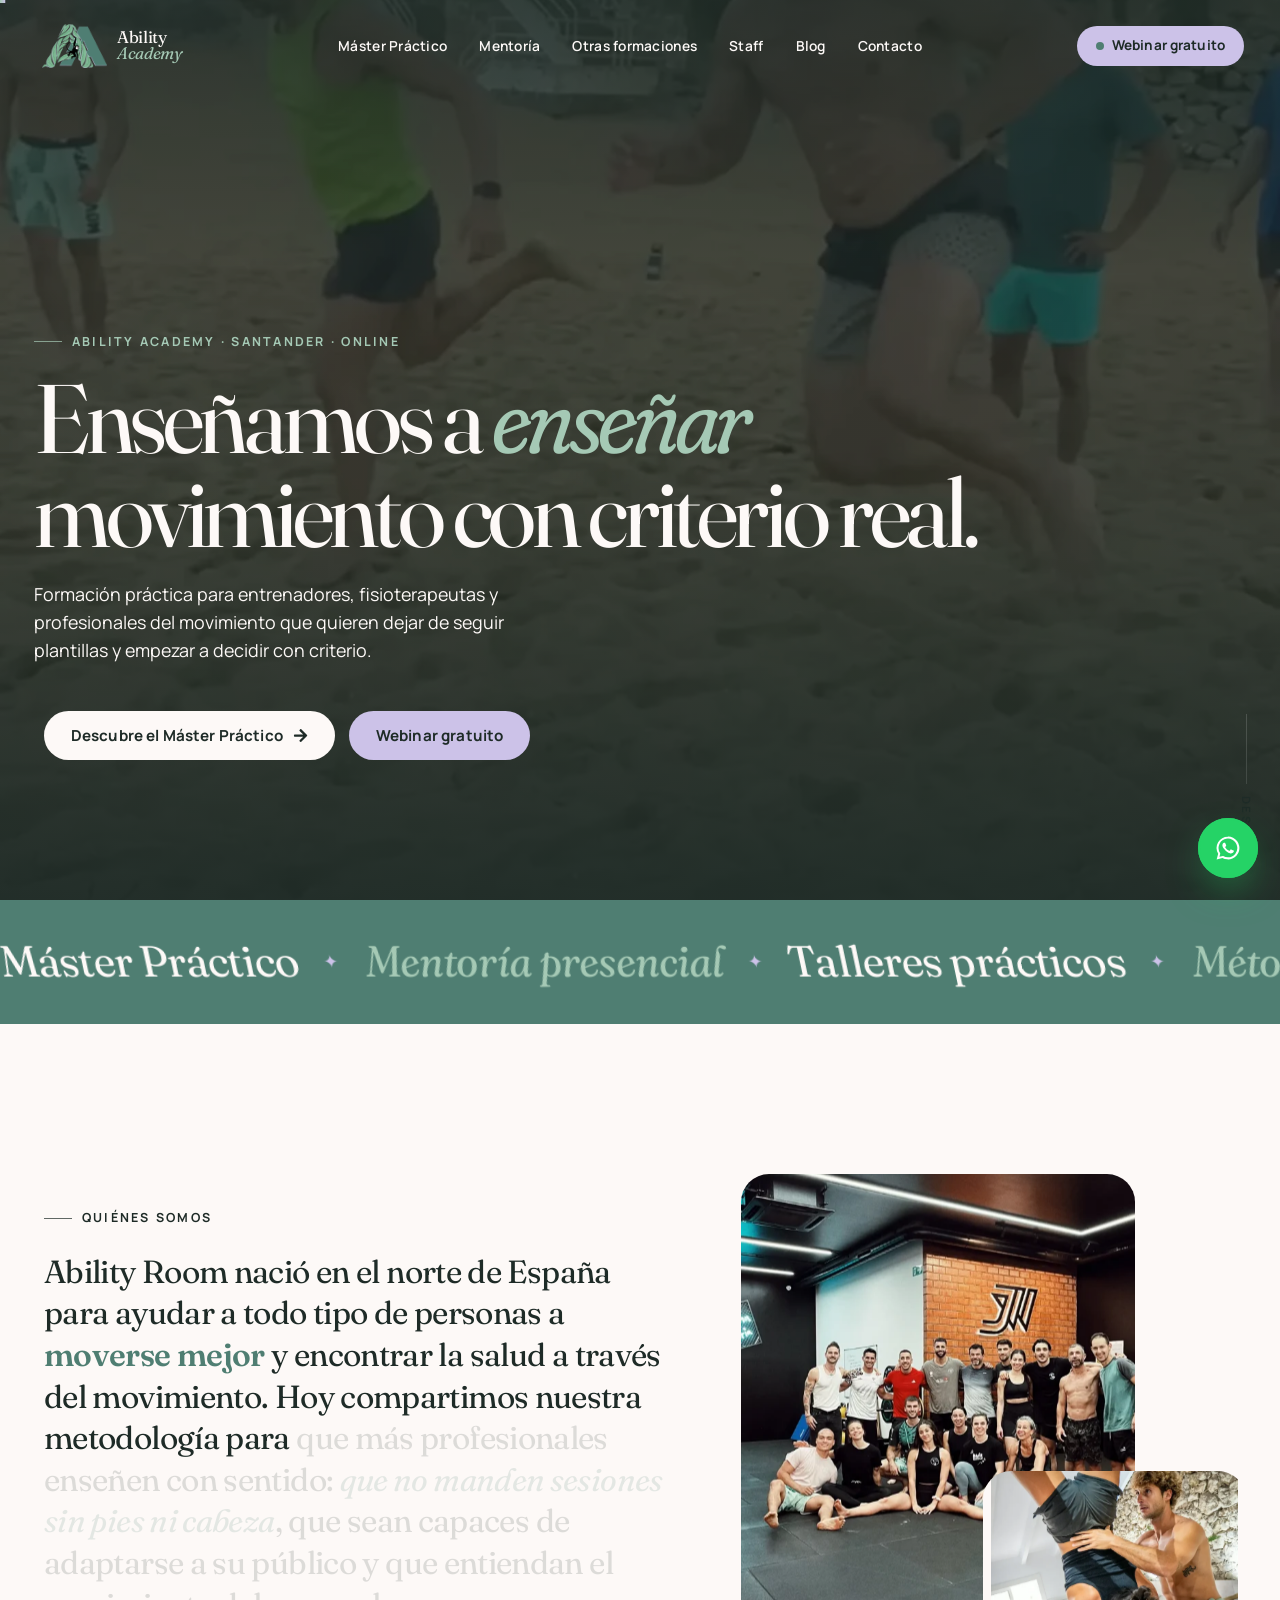
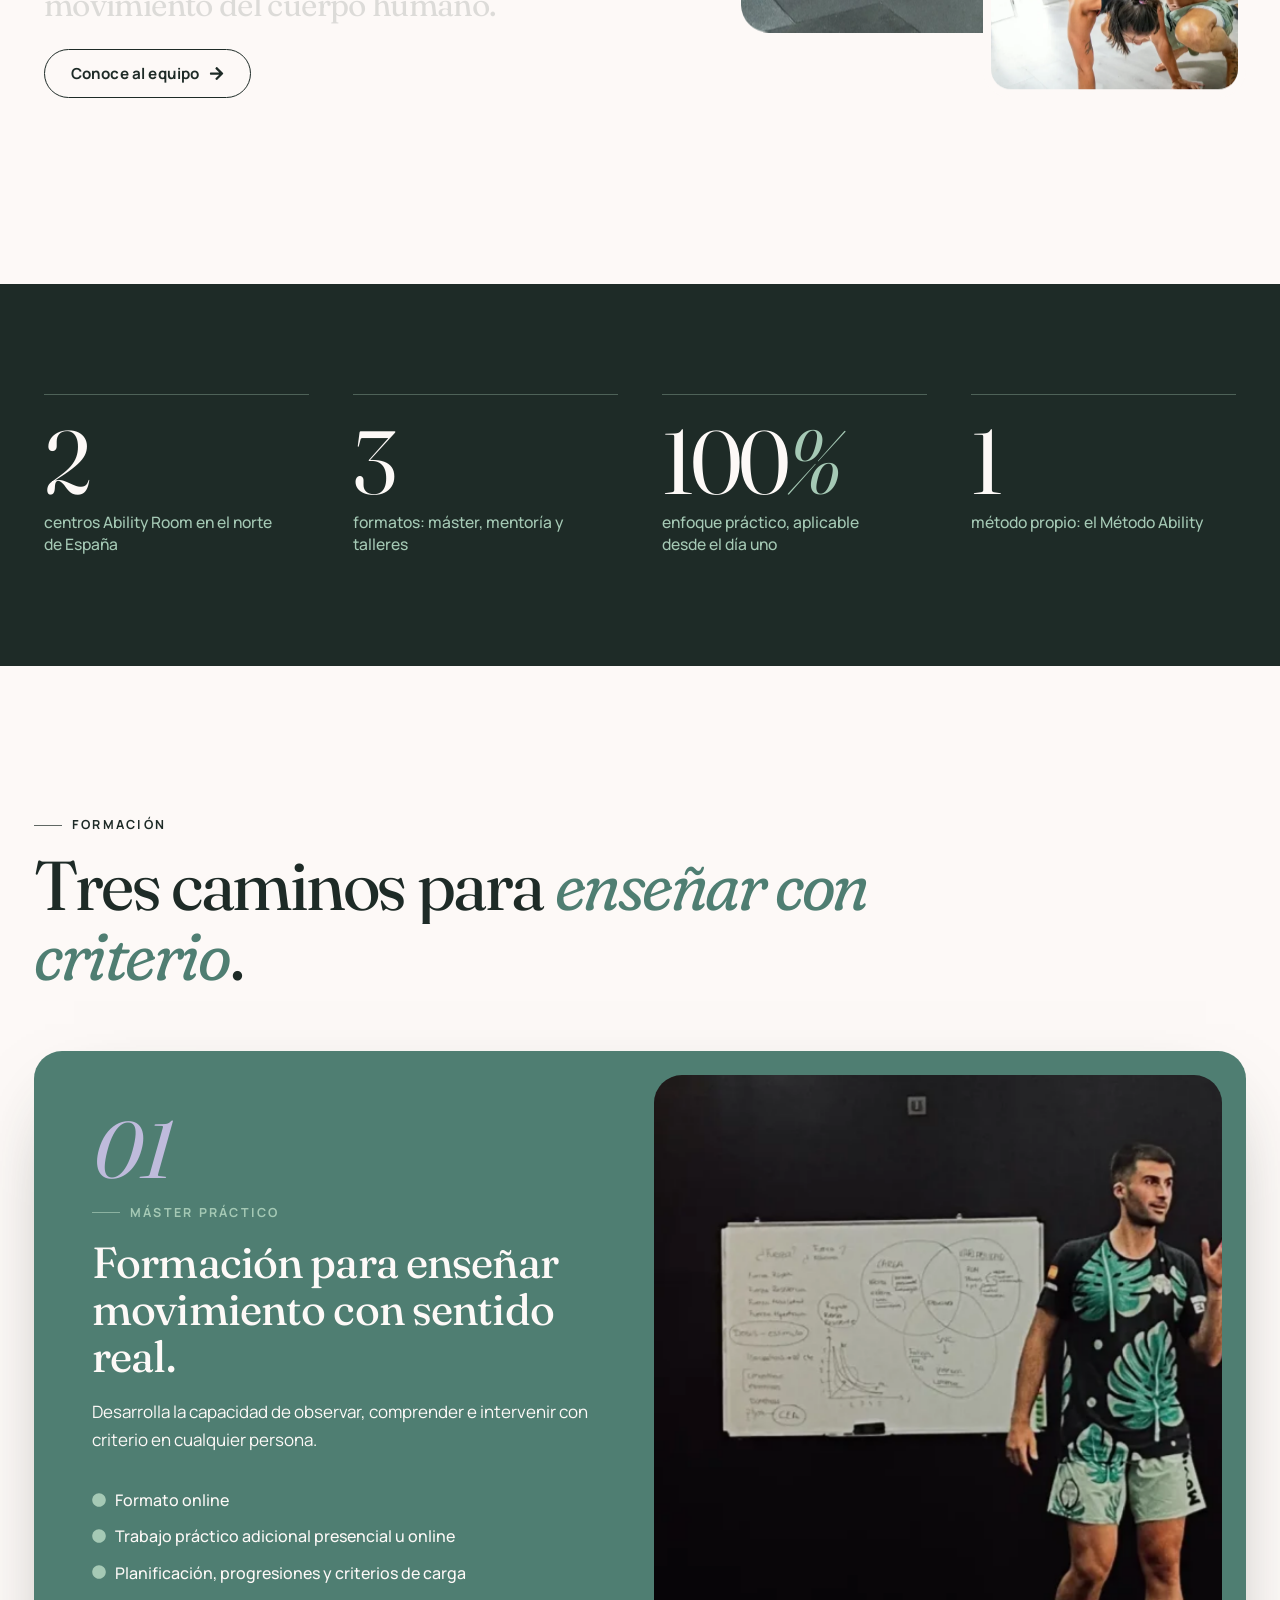
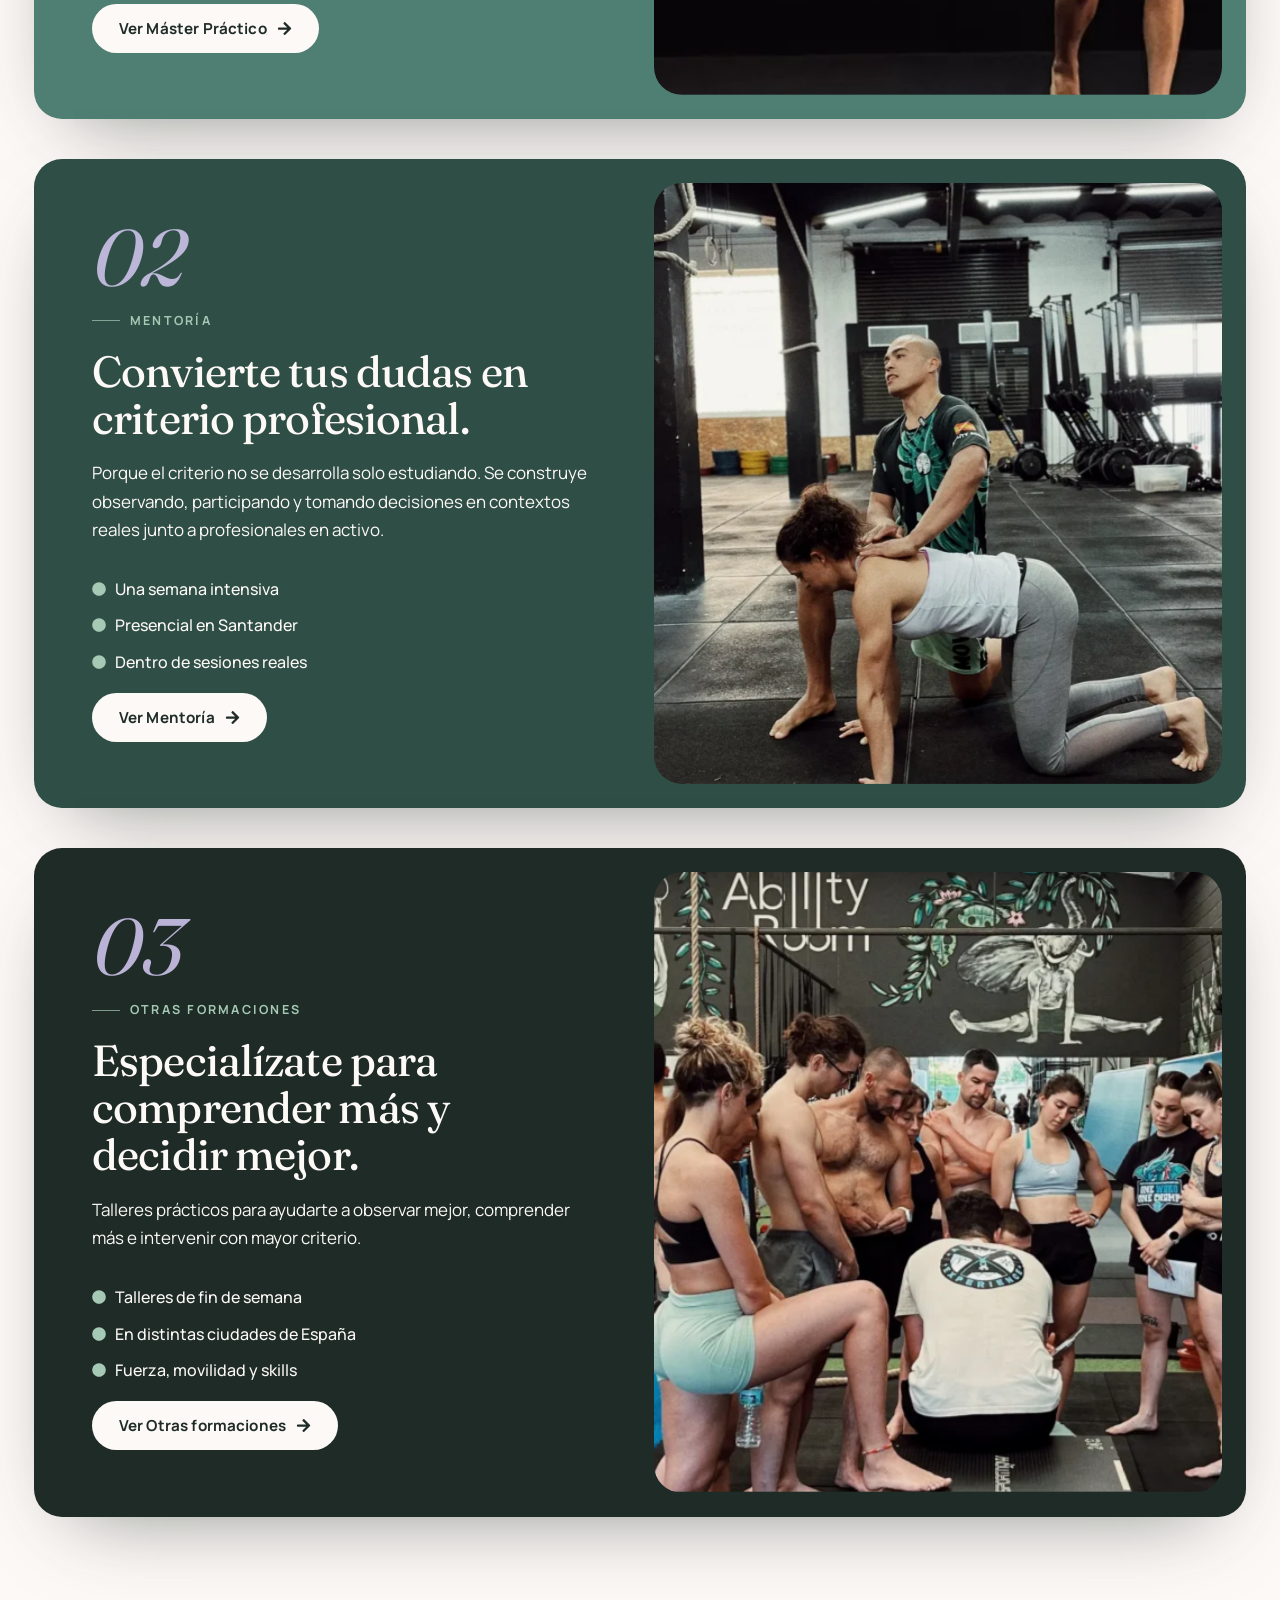
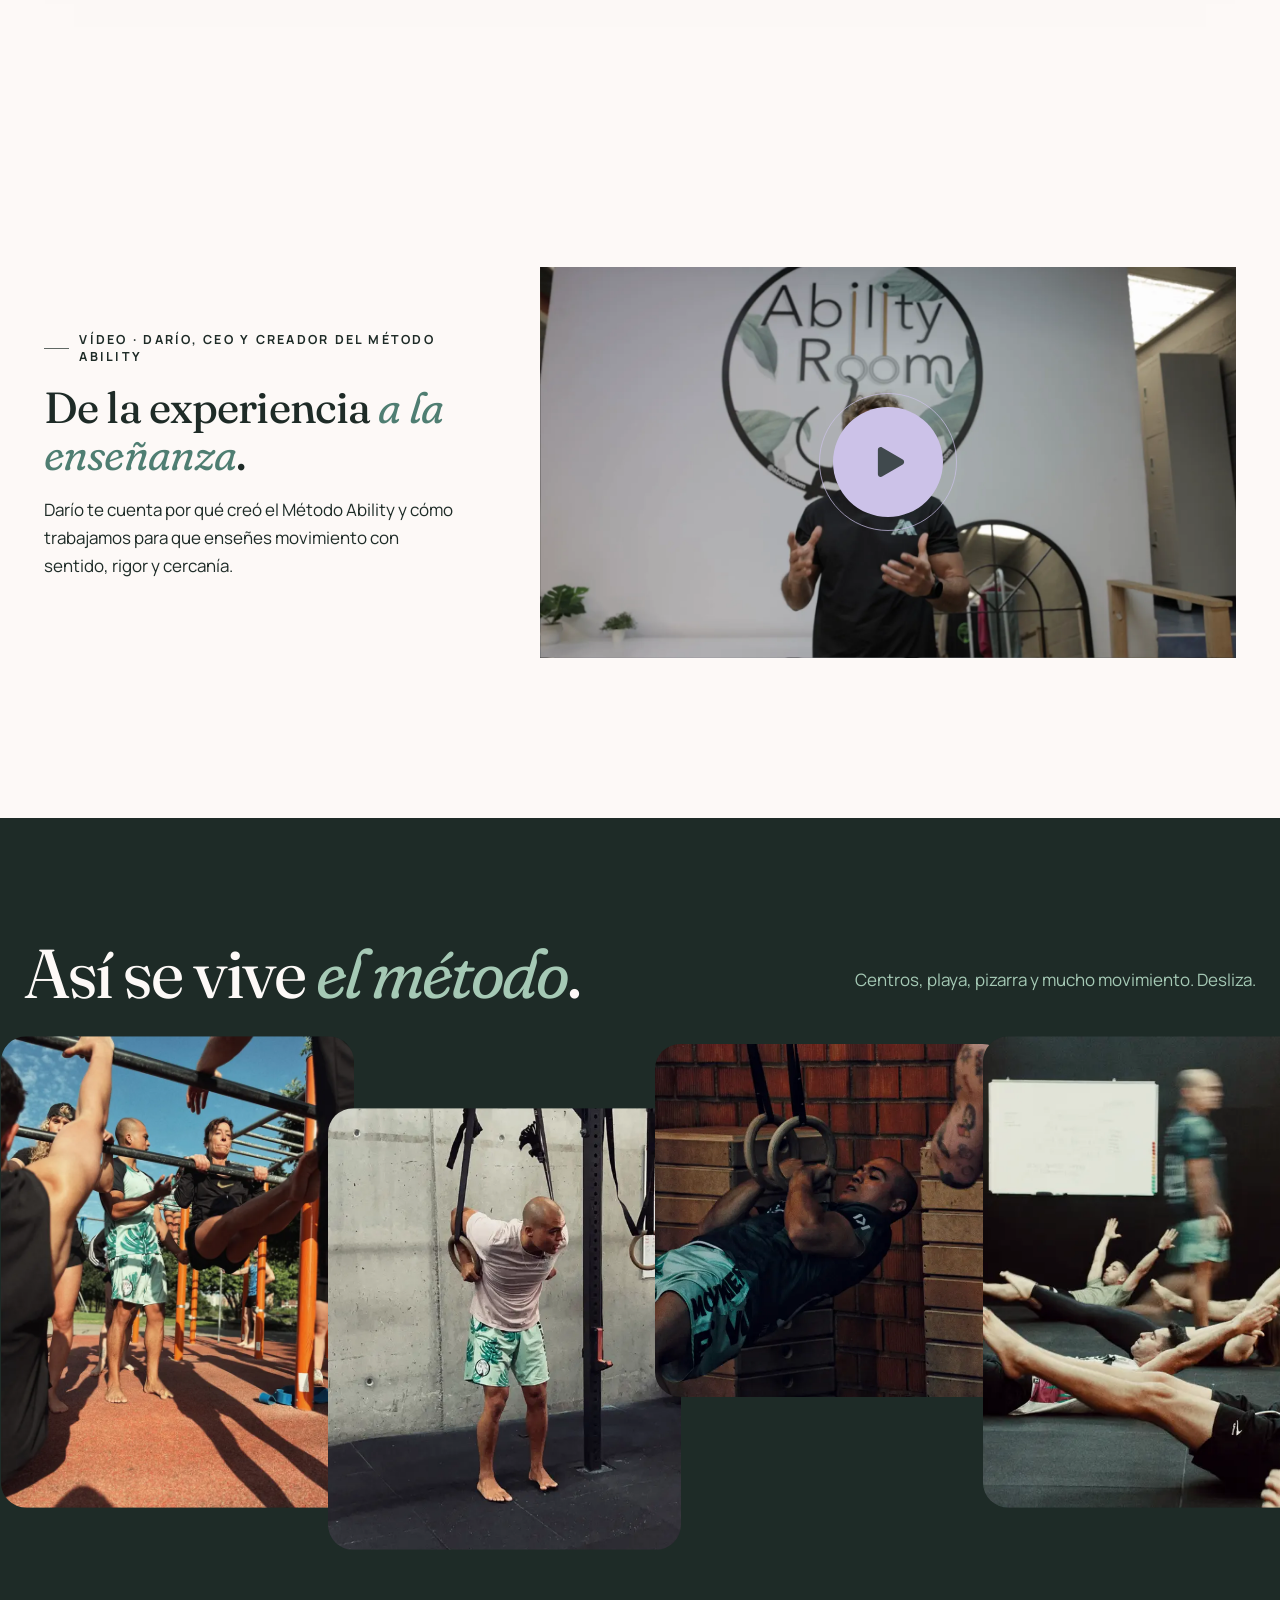
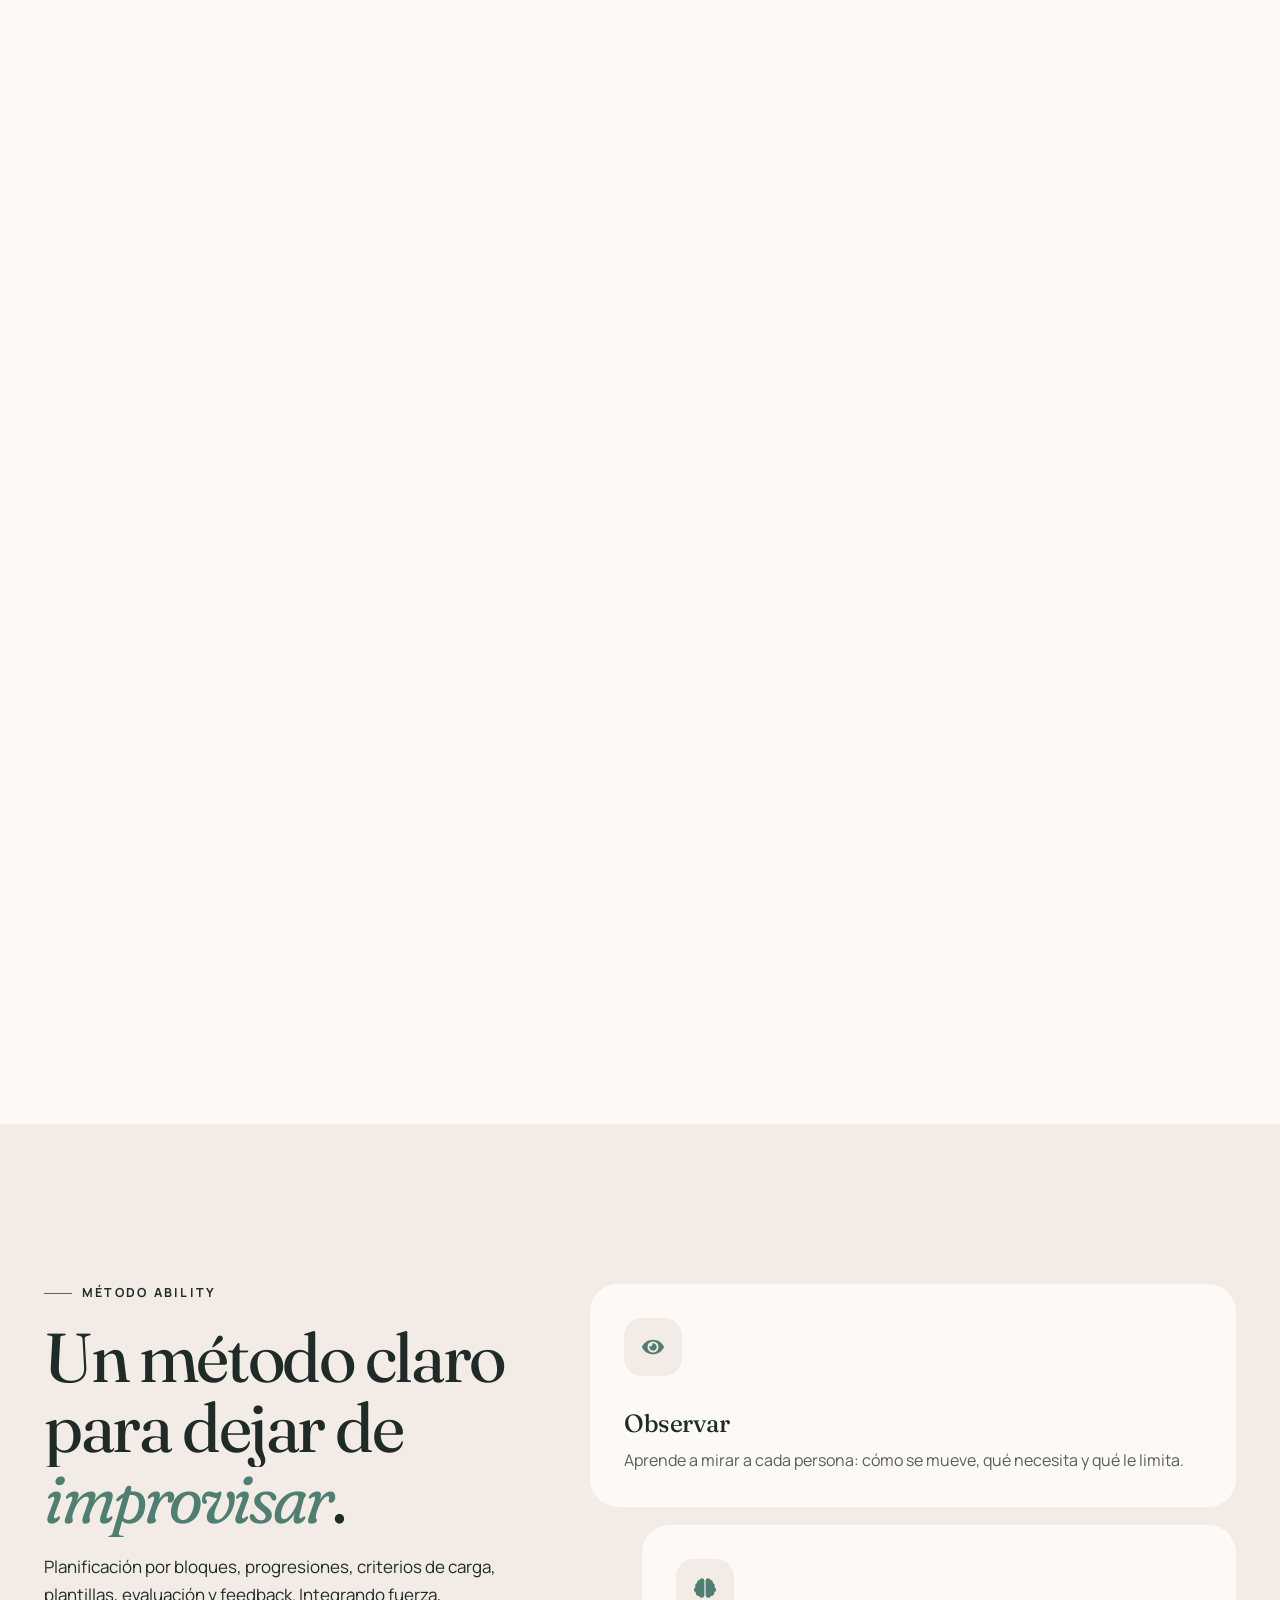
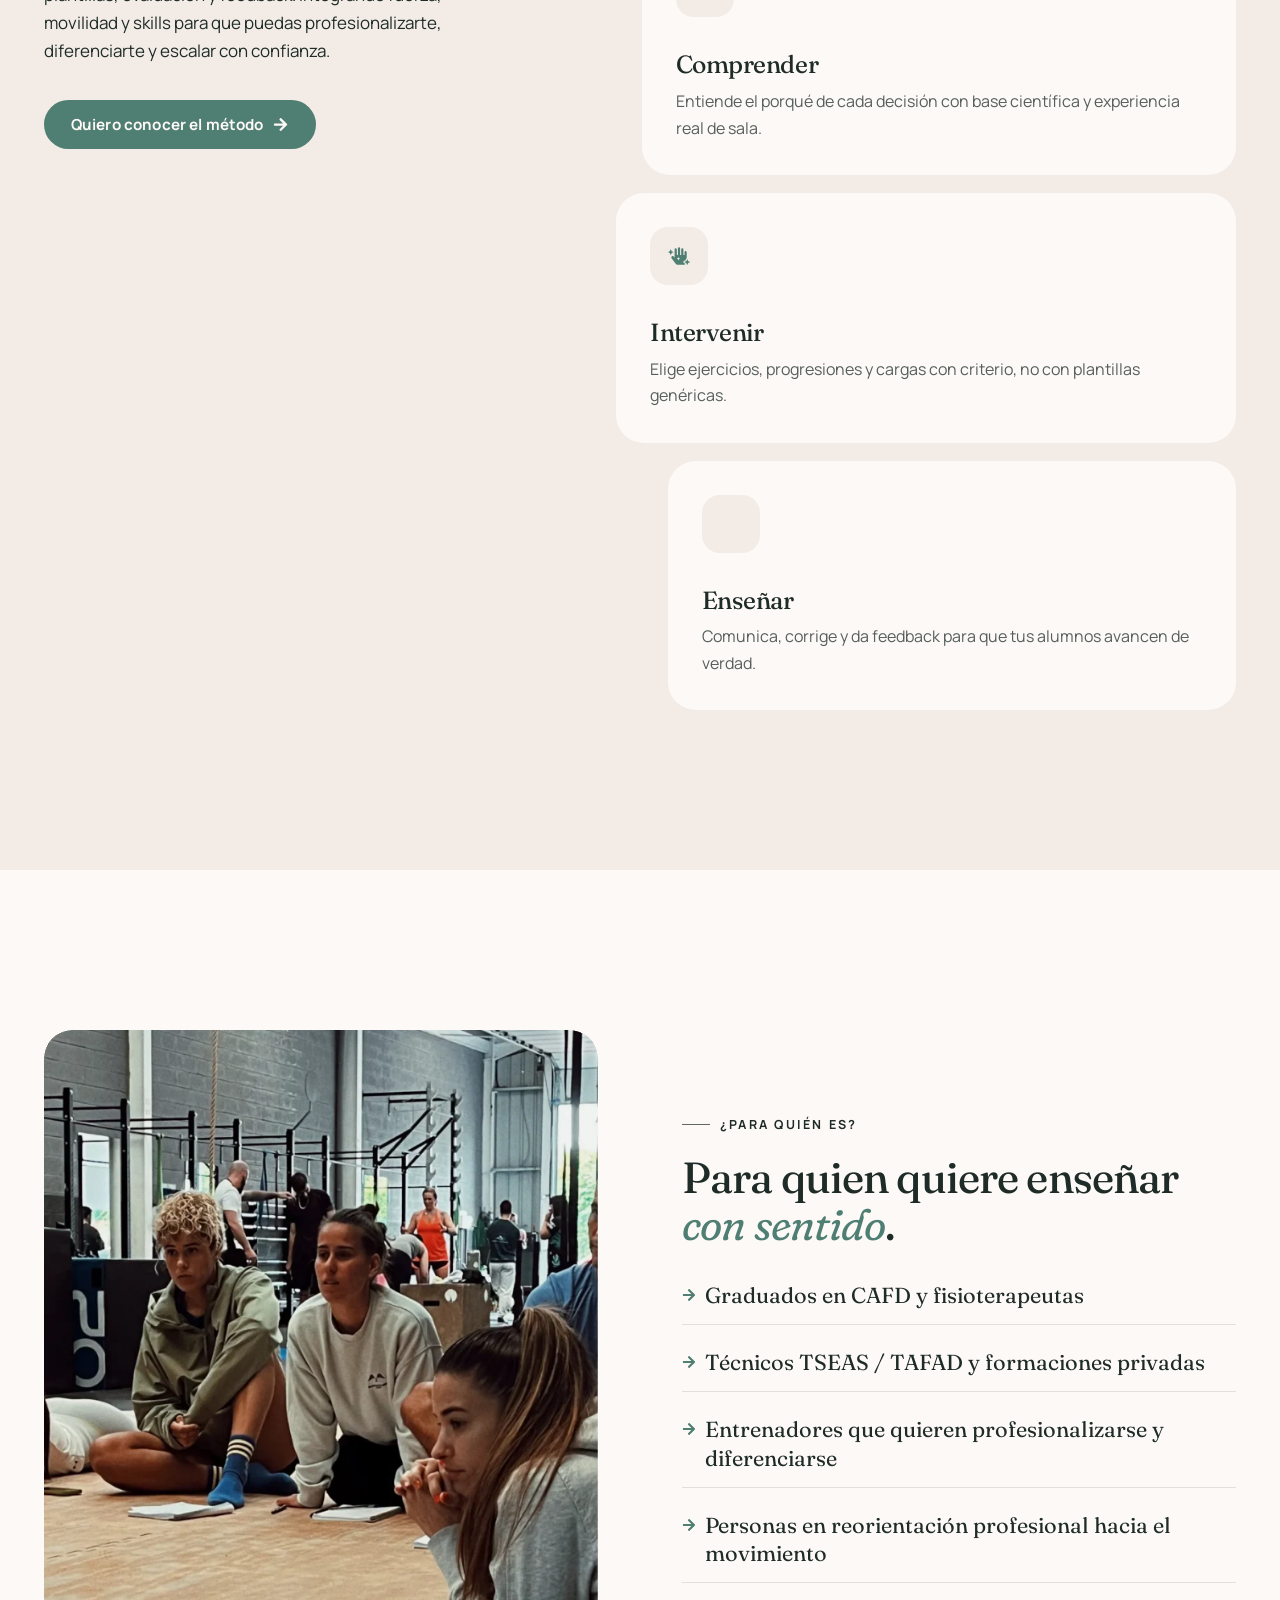
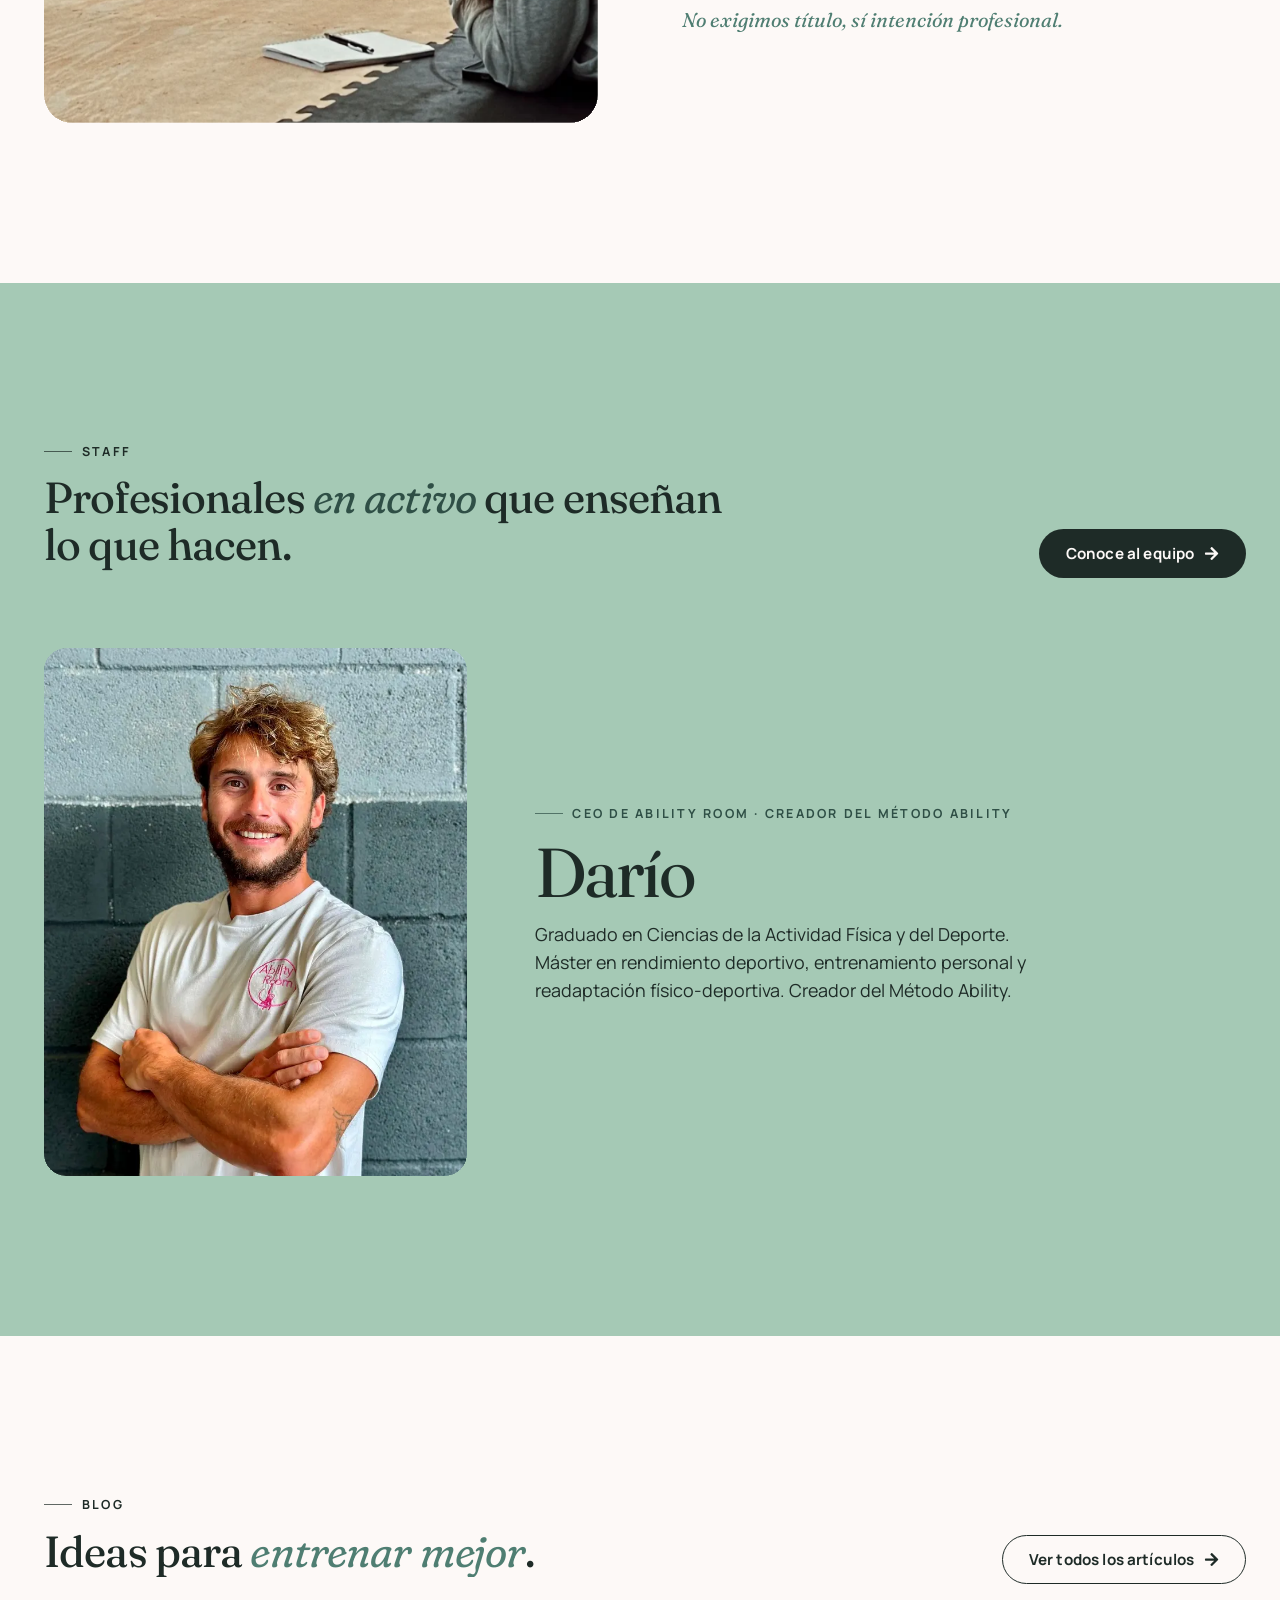
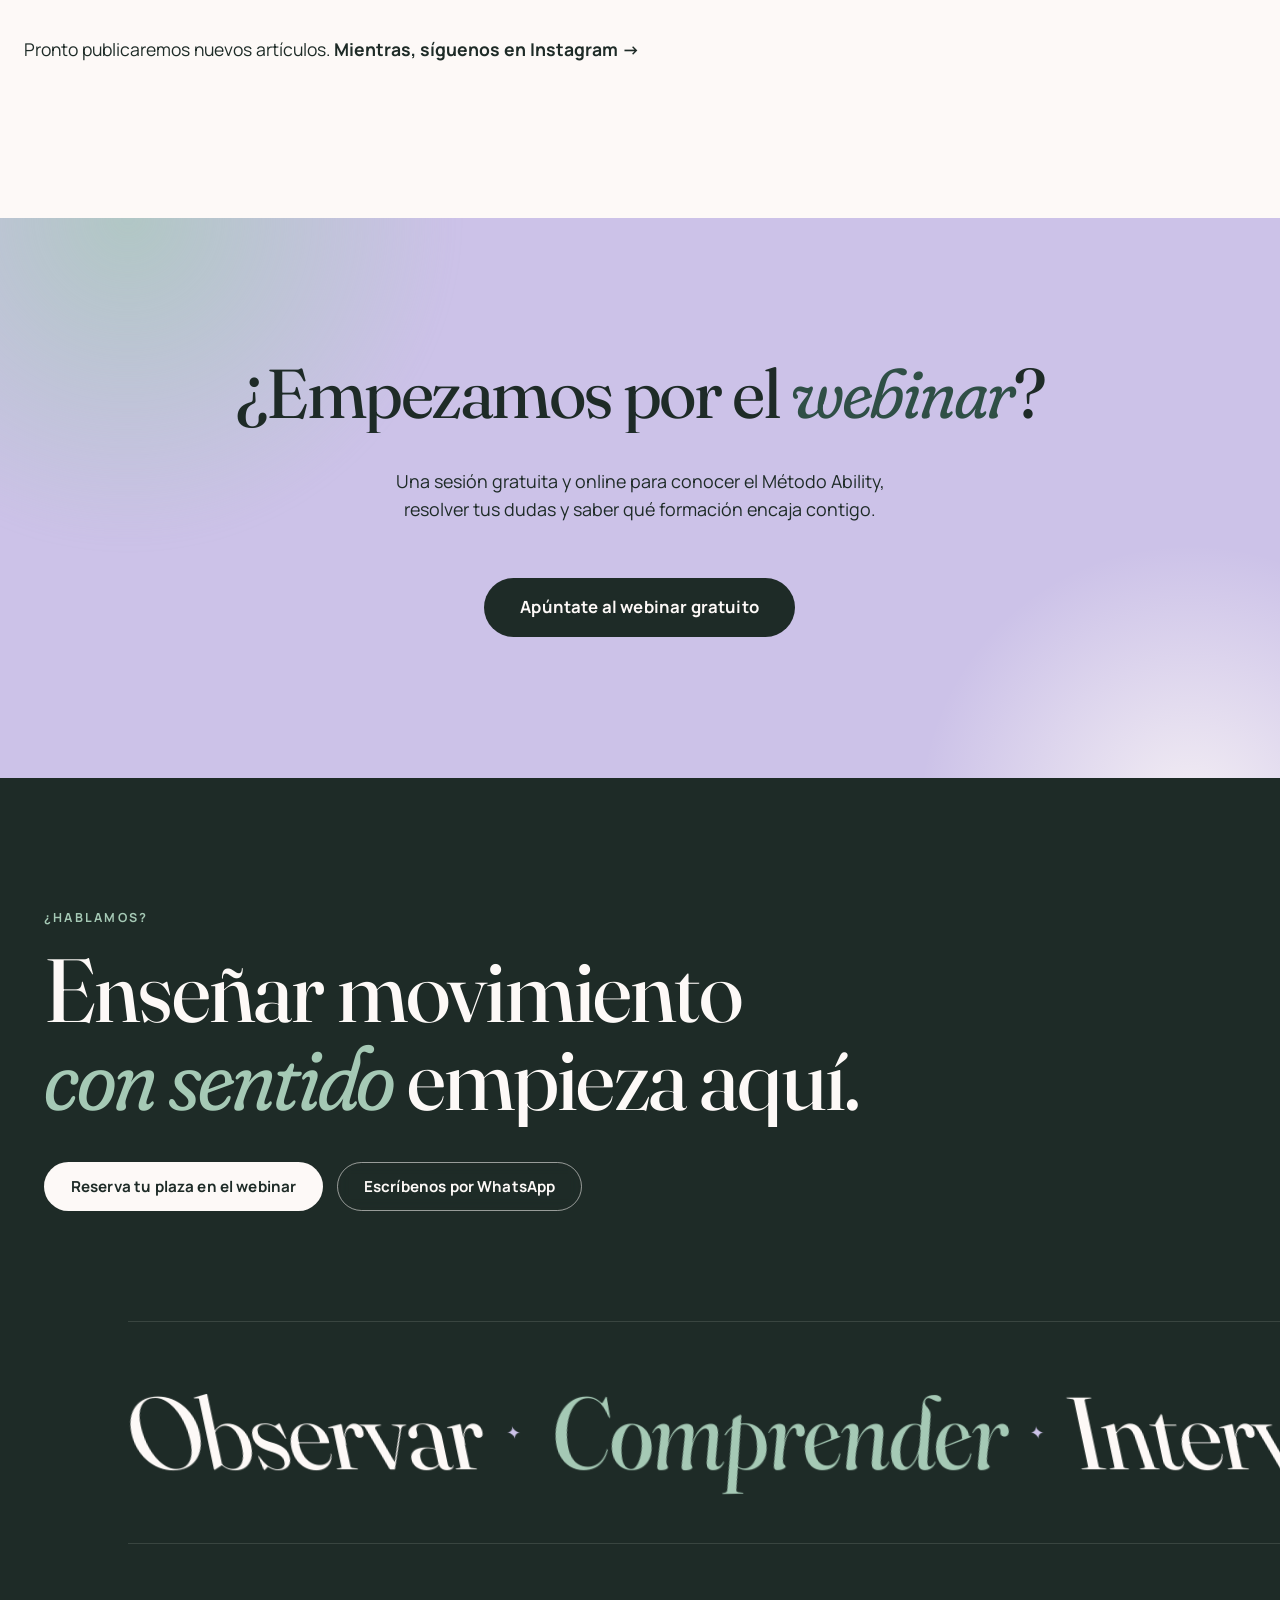
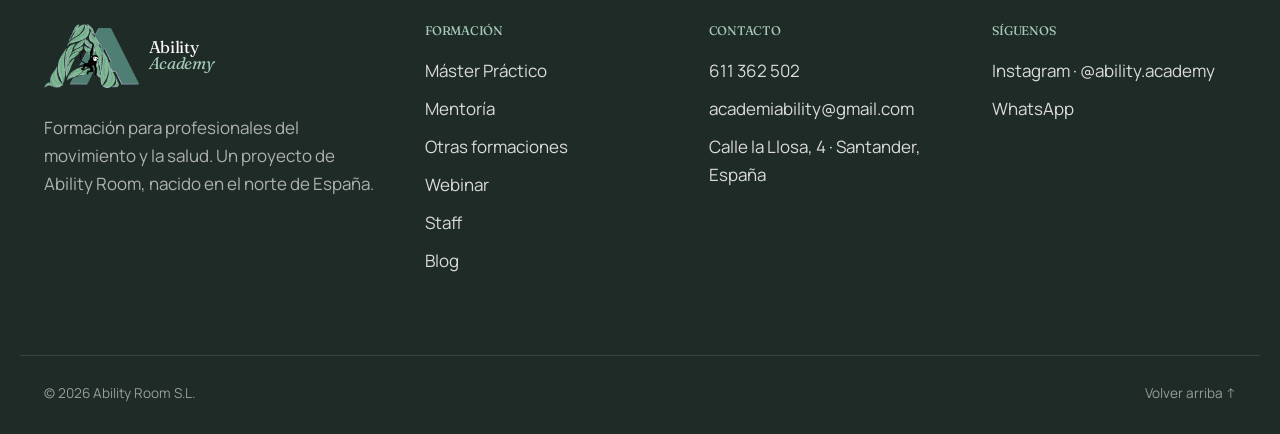
==== commit 9736f00f: "Logo oficial de la academia y favicon Co-Authored-By: Claude Opus 5.5 <noreply@anthropic.com>" ====
--- a/index.html
+++ b/index.html
@@ -79,11 +79,16 @@
 					}
 				}
 			</style>
-			</head>
-<body class="home wp-singular page-template page-template-elementor_header_footer page page-id-29 wp-embed-responsive wp-theme-hello-elementor wp-child-theme-ability-academy ability ability-home hello-elementor-default elementor-default elementor-template-full-width elementor-kit-5 elementor-page elementor-page-29">
+			<link rel="icon" href="./wp-content/uploads/2026/11/ability-site-icon-150x150.png" sizes="32x32" />
+<link rel="icon" href="./wp-content/uploads/2026/11/ability-site-icon-300x300.png" sizes="192x192" />
+<link rel="apple-touch-icon" href="./wp-content/uploads/2026/11/ability-site-icon-300x300.png" />
+<meta name="msapplication-TileImage" content="./wp-content/uploads/2026/11/ability-site-icon-300x300.png" />
+</head>
+<body class="home wp-singular page-template page-template-elementor_header_footer page page-id-29 wp-custom-logo wp-embed-responsive wp-theme-hello-elementor wp-child-theme-ability-academy ability ability-home hello-elementor-default elementor-default elementor-template-full-width elementor-kit-5 elementor-page elementor-page-29">
 
 <div class="ab-loader" aria-hidden="true">
 	<div class="ab-loader__inner">
+		<img fetchpriority="high" class="ab-loader__logo" src="./wp-content/themes/ability-academy/assets/img/logo-ability-academy.webp" width="640" height="432" alt="">
 		<span class="ab-loader__word">Ability</span>
 		<span class="ab-loader__word ab-loader__word--em">Academy</span>
 		<span class="ab-loader__bar"><i></i></span>
@@ -97,8 +102,7 @@
 
 <header class="ab-header" id="ab-header">
 	<div class="ab-header__bar">
-		<a class="ab-logo" href="./index.html" aria-label="Ability Academy"><svg class="ab-logo__mark" xmlns="http://www.w3.org/2000/svg" viewBox="0 0 64 56" width="64" height="56" role="img" aria-label="Ability Academy (logo provisional)"><path d="M2 54 24 8l10 20 6-10 22 36Z" fill="#A5C9B5"/><path d="M10 54 28 14l18 40Z" fill="#4F7E72"/><path d="M40 18 62 54H48Z" fill="#3B6156"/><circle cx="33.5" cy="22" r="2.6" fill="#1E2B27"/><path d="M33 25.5l-1.6 7.5 3.4 5.2M31.6 29l-4.2-2.2M32.4 28.6l4.6-3.6M31.4 33l-3.4 5" stroke="#1E2B27" stroke-width="2" stroke-linecap="round" fill="none"/></svg>
-<span class="ab-logo__text">Ability<br><em>Academy</em></span></a>
+		<a class="ab-logo" href="./index.html" aria-label="Ability Academy"><img width="300" height="203" src="./wp-content/uploads/2026/11/ability-logo-ability-academy-300x203.png" class="ab-logo__img" alt="Ability Academy" decoding="async" srcset="./wp-content/uploads/2026/11/ability-logo-ability-academy-300x203.png 300w, ./wp-content/uploads/2026/11/ability-logo-ability-academy.png 640w" sizes="(max-width: 300px) 100vw, 300px" /><span class="ab-logo__text">Ability<br><em>Academy</em></span></a>
 		<nav class="ab-nav" aria-label="Principal">
 			<ul id="menu-ability-principal" class="ab-nav__list"><li id="menu-item-67" class="menu-item menu-item-type-post_type menu-item-object-page menu-item-67"><a href="./master-practico/index.html">Máster Práctico</a></li>
 <li id="menu-item-68" class="menu-item menu-item-type-post_type menu-item-object-page menu-item-68"><a href="./mentoria/index.html">Mentoría</a></li>
@@ -196,9 +200,9 @@
 				</div>
 		<div class="elementor-element elementor-element-5af1574 e-con-full ab-collage e-flex e-con e-child" data-id="5af1574" data-element_type="container" data-e-type="container">
 				<div class="elementor-element elementor-element-44021fd ab-collage__a ab-reveal ab-parallax elementor-widget elementor-widget-image" data-id="44021fd" data-element_type="widget" data-e-type="widget" data-widget_type="image.default">
-															<img fetchpriority="high" decoding="async" width="576" height="1024" src="./wp-content/uploads/2026/11/ability-grupo-centro-576x1024.webp" class="attachment-large size-large wp-image-7" alt="Ability Academy – grupo centro" srcset="./wp-content/uploads/2026/11/ability-grupo-centro-576x1024.webp 576w, ./wp-content/uploads/2026/11/ability-grupo-centro-169x300.webp 169w, ./wp-content/uploads/2026/11/ability-grupo-centro-768x1365.webp 768w, ./wp-content/uploads/2026/11/ability-grupo-centro-864x1536.webp 864w, ./wp-content/uploads/2026/11/ability-grupo-centro-1152x2048.webp 1152w, ./wp-content/uploads/2026/11/ability-grupo-centro.webp 1238w" sizes="(max-width: 576px) 100vw, 576px" />															</div>
+															<img decoding="async" width="576" height="1024" src="./wp-content/uploads/2026/11/ability-grupo-centro-576x1024.webp" class="attachment-large size-large wp-image-7" alt="Ability Academy – grupo centro" srcset="./wp-content/uploads/2026/11/ability-grupo-centro-576x1024.webp 576w, ./wp-content/uploads/2026/11/ability-grupo-centro-169x300.webp 169w, ./wp-content/uploads/2026/11/ability-grupo-centro-768x1365.webp 768w, ./wp-content/uploads/2026/11/ability-grupo-centro-864x1536.webp 864w, ./wp-content/uploads/2026/11/ability-grupo-centro-1152x2048.webp 1152w, ./wp-content/uploads/2026/11/ability-grupo-centro.webp 1238w" sizes="(max-width: 576px) 100vw, 576px" />															</div>
 				<div class="elementor-element elementor-element-c779bb8 ab-collage__b ab-reveal ab-parallax-fast elementor-widget elementor-widget-image" data-id="c779bb8" data-element_type="widget" data-e-type="widget" data-widget_type="image.default">
-															<img decoding="async" width="683" height="1024" src="./wp-content/uploads/2026/11/ability-mentoria-handstand-683x1024.webp" class="attachment-large size-large wp-image-8" alt="Ability Academy – mentoria handstand" srcset="./wp-content/uploads/2026/11/ability-mentoria-handstand-683x1024.webp 683w, ./wp-content/uploads/2026/11/ability-mentoria-handstand-200x300.webp 200w, ./wp-content/uploads/2026/11/ability-mentoria-handstand-768x1152.webp 768w, ./wp-content/uploads/2026/11/ability-mentoria-handstand.webp 1000w" sizes="(max-width: 683px) 100vw, 683px" />															</div>
+															<img loading="lazy" decoding="async" width="683" height="1024" src="./wp-content/uploads/2026/11/ability-mentoria-handstand-683x1024.webp" class="attachment-large size-large wp-image-8" alt="Ability Academy – mentoria handstand" srcset="./wp-content/uploads/2026/11/ability-mentoria-handstand-683x1024.webp 683w, ./wp-content/uploads/2026/11/ability-mentoria-handstand-200x300.webp 200w, ./wp-content/uploads/2026/11/ability-mentoria-handstand-768x1152.webp 768w, ./wp-content/uploads/2026/11/ability-mentoria-handstand.webp 1000w" sizes="(max-width: 683px) 100vw, 683px" />															</div>
 				</div>
 				</div>
 					</div>
@@ -303,7 +307,7 @@
 				</div>
 		<div class="elementor-element elementor-element-288ec3c e-con-full ab-stack__media e-flex e-con e-child" data-id="288ec3c" data-element_type="container" data-e-type="container">
 				<div class="elementor-element elementor-element-9517280 ab-cover ab-parallax elementor-widget elementor-widget-image" data-id="9517280" data-element_type="widget" data-e-type="widget" data-widget_type="image.default">
-															<img decoding="async" width="576" height="1024" src="./wp-content/uploads/2026/11/ability-master-pizarra-576x1024.webp" class="attachment-large size-large wp-image-9" alt="Ability Academy – master pizarra" srcset="./wp-content/uploads/2026/11/ability-master-pizarra-576x1024.webp 576w, ./wp-content/uploads/2026/11/ability-master-pizarra-169x300.webp 169w, ./wp-content/uploads/2026/11/ability-master-pizarra-768x1365.webp 768w, ./wp-content/uploads/2026/11/ability-master-pizarra.webp 844w" sizes="(max-width: 576px) 100vw, 576px" />															</div>
+															<img loading="lazy" decoding="async" width="576" height="1024" src="./wp-content/uploads/2026/11/ability-master-pizarra-576x1024.webp" class="attachment-large size-large wp-image-9" alt="Ability Academy – master pizarra" srcset="./wp-content/uploads/2026/11/ability-master-pizarra-576x1024.webp 576w, ./wp-content/uploads/2026/11/ability-master-pizarra-169x300.webp 169w, ./wp-content/uploads/2026/11/ability-master-pizarra-768x1365.webp 768w, ./wp-content/uploads/2026/11/ability-master-pizarra.webp 844w" sizes="(max-width: 576px) 100vw, 576px" />															</div>
 				</div>
 				</div>
 		<div class="elementor-element elementor-element-c91947d e-con-full ab-stack__card ab-sec--dark e-flex e-con e-child" data-id="c91947d" data-element_type="container" data-e-type="container" data-settings="{&quot;background_background&quot;:&quot;classic&quot;}">
@@ -709,8 +713,7 @@
 
 	<div class="ab-footer__grid">
 		<div class="ab-footer__brand">
-			<a class="ab-logo ab-logo--footer" href="./index.html" aria-label="Ability Academy"><svg class="ab-logo__mark" xmlns="http://www.w3.org/2000/svg" viewBox="0 0 64 56" width="64" height="56" role="img" aria-label="Ability Academy (logo provisional)"><path d="M2 54 24 8l10 20 6-10 22 36Z" fill="#A5C9B5"/><path d="M10 54 28 14l18 40Z" fill="#4F7E72"/><path d="M40 18 62 54H48Z" fill="#3B6156"/><circle cx="33.5" cy="22" r="2.6" fill="#1E2B27"/><path d="M33 25.5l-1.6 7.5 3.4 5.2M31.6 29l-4.2-2.2M32.4 28.6l4.6-3.6M31.4 33l-3.4 5" stroke="#1E2B27" stroke-width="2" stroke-linecap="round" fill="none"/></svg>
-<span class="ab-logo ab-logo--footer__text">Ability<br><em>Academy</em></span></a>			<p>Formación para profesionales del movimiento y la salud. Un proyecto de Ability Room, nacido en el norte de España.</p>
+			<a class="ab-logo ab-logo--footer" href="./index.html" aria-label="Ability Academy"><img width="300" height="203" src="./wp-content/uploads/2026/11/ability-logo-ability-academy-300x203.png" class="ab-logo__img" alt="Ability Academy" decoding="async" srcset="./wp-content/uploads/2026/11/ability-logo-ability-academy-300x203.png 300w, ./wp-content/uploads/2026/11/ability-logo-ability-academy.png 640w" sizes="(max-width: 300px) 100vw, 300px" /><span class="ab-logo__text">Ability<br><em>Academy</em></span></a>			<p>Formación para profesionales del movimiento y la salud. Un proyecto de Ability Room, nacido en el norte de España.</p>
 		</div>
 		<div class="ab-footer__col">
 			<h3>Formación</h3>
@@ -785,7 +788,7 @@
 <script id="gsap-split-js" src="./wp-content/themes/ability-academy/assets/vendor/SplitText.min.js"></script>
 <script id="lenis-js" src="./wp-content/themes/ability-academy/assets/vendor/lenis.min.js"></script>
 <script id="ability-main-js-extra">
-var AbilityCfg = {"demo":"academiability@gmail.com","ajax":"./wp-admin/admin-ajax.php","nonce":"4b6cdc6cc8"};
+var AbilityCfg = {"demo":"academiability@gmail.com","ajax":"./wp-admin/admin-ajax.php","nonce":"5bef88f9bc"};
 //# sourceURL=ability-main-js-extra
 </script>
 <script id="ability-main-js" src="./wp-content/themes/ability-academy/assets/js/ability.js"></script>
@@ -797,7 +800,7 @@
 </script>
 <script id="jquery-ui-core-js" src="./wp-includes/js/jquery/ui/core.min.js"></script>
 <script id="elementor-frontend-js-before">
-var elementorFrontendConfig = {"environmentMode":{"edit":false,"wpPreview":false,"isScriptDebug":false},"i18n":{"shareOnFacebook":"Share on Facebook","shareOnX":"Share on X","pinIt":"Pin it","download":"Download","downloadImage":"Download image","fullscreen":"Fullscreen","zoom":"Zoom","share":"Share","playVideo":"Play Video","previous":"Previous","next":"Next","close":"Close","a11yCarouselPrevSlideMessage":"Previous slide","a11yCarouselNextSlideMessage":"Next slide","a11yCarouselFirstSlideMessage":"This is the first slide","a11yCarouselLastSlideMessage":"This is the last slide","a11yCarouselPaginationBulletMessage":"Go to slide"},"is_rtl":false,"breakpoints":{"xs":0,"sm":480,"md":768,"lg":1025,"xl":1440,"xxl":1600},"responsive":{"breakpoints":{"mobile":{"label":"Mobile Portrait","value":767,"default_value":767,"direction":"max","is_enabled":true},"mobile_extra":{"label":"Mobile Landscape","value":880,"default_value":880,"direction":"max","is_enabled":false},"tablet":{"label":"Tablet Portrait","value":1024,"default_value":1024,"direction":"max","is_enabled":true},"tablet_extra":{"label":"Tablet Landscape","value":1200,"default_value":1200,"direction":"max","is_enabled":false},"laptop":{"label":"Laptop","value":1366,"default_value":1366,"direction":"max","is_enabled":false},"widescreen":{"label":"Widescreen","value":2400,"default_value":2400,"direction":"min","is_enabled":false}},"hasCustomBreakpoints":false},"version":"4.4.1","is_static":false,"experimentalFeatures":{"e_font_icon_svg":true,"additional_custom_breakpoints":true,"container":true,"e_optimized_markup":true,"hello-theme-header-footer":true,"e_mcp_revision_snapshots":true,"nested-elements":true,"e_atomic_elements":true,"e_opt_in_v4":true,"import-export-customization":true},"urls":{"assets":".\/wp-content\/plugins\/elementor\/assets\/","ajaxurl":".\/wp-admin\/admin-ajax.php","uploadUrl":".\/wp-content\/uploads"},"nonces":{"floatingButtonsClickTracking":"fe305775be","atomicFormsSendForm":"f58e952015"},"swiperClass":"swiper","settings":{"page":[],"editorPreferences":[]},"kit":{"body_background_background":"classic","viewport_tablet":1024,"viewport_mobile":767,"active_breakpoints":["viewport_mobile","viewport_tablet"],"global_image_lightbox":"yes","lightbox_enable_counter":"yes","lightbox_enable_fullscreen":"yes","lightbox_enable_zoom":"yes","lightbox_enable_share":"yes","lightbox_title_src":"title","lightbox_description_src":"description","hello_header_logo_type":"title","hello_header_menu_layout":"horizontal","hello_footer_logo_type":"logo"},"post":{"id":29,"title":"Ability%20Academy%20%E2%80%93%20Ense%C3%B1amos%20a%20ense%C3%B1ar%20movimiento","excerpt":"","featuredImage":false}};
+var elementorFrontendConfig = {"environmentMode":{"edit":false,"wpPreview":false,"isScriptDebug":false},"i18n":{"shareOnFacebook":"Share on Facebook","shareOnX":"Share on X","pinIt":"Pin it","download":"Download","downloadImage":"Download image","fullscreen":"Fullscreen","zoom":"Zoom","share":"Share","playVideo":"Play Video","previous":"Previous","next":"Next","close":"Close","a11yCarouselPrevSlideMessage":"Previous slide","a11yCarouselNextSlideMessage":"Next slide","a11yCarouselFirstSlideMessage":"This is the first slide","a11yCarouselLastSlideMessage":"This is the last slide","a11yCarouselPaginationBulletMessage":"Go to slide"},"is_rtl":false,"breakpoints":{"xs":0,"sm":480,"md":768,"lg":1025,"xl":1440,"xxl":1600},"responsive":{"breakpoints":{"mobile":{"label":"Mobile Portrait","value":767,"default_value":767,"direction":"max","is_enabled":true},"mobile_extra":{"label":"Mobile Landscape","value":880,"default_value":880,"direction":"max","is_enabled":false},"tablet":{"label":"Tablet Portrait","value":1024,"default_value":1024,"direction":"max","is_enabled":true},"tablet_extra":{"label":"Tablet Landscape","value":1200,"default_value":1200,"direction":"max","is_enabled":false},"laptop":{"label":"Laptop","value":1366,"default_value":1366,"direction":"max","is_enabled":false},"widescreen":{"label":"Widescreen","value":2400,"default_value":2400,"direction":"min","is_enabled":false}},"hasCustomBreakpoints":false},"version":"4.4.1","is_static":false,"experimentalFeatures":{"e_font_icon_svg":true,"additional_custom_breakpoints":true,"container":true,"e_optimized_markup":true,"hello-theme-header-footer":true,"e_mcp_revision_snapshots":true,"nested-elements":true,"e_atomic_elements":true,"e_opt_in_v4":true,"import-export-customization":true},"urls":{"assets":".\/wp-content\/plugins\/elementor\/assets\/","ajaxurl":".\/wp-admin\/admin-ajax.php","uploadUrl":".\/wp-content\/uploads"},"nonces":{"floatingButtonsClickTracking":"c12e10adb6","atomicFormsSendForm":"7fb47ebaf4"},"swiperClass":"swiper","settings":{"page":[],"editorPreferences":[]},"kit":{"body_background_background":"classic","viewport_tablet":1024,"viewport_mobile":767,"active_breakpoints":["viewport_mobile","viewport_tablet"],"global_image_lightbox":"yes","lightbox_enable_counter":"yes","lightbox_enable_fullscreen":"yes","lightbox_enable_zoom":"yes","lightbox_enable_share":"yes","lightbox_title_src":"title","lightbox_description_src":"description","hello_header_logo_type":"logo","hello_header_menu_layout":"horizontal","hello_footer_logo_type":"logo"},"post":{"id":29,"title":"Ability%20Academy%20%E2%80%93%20Ense%C3%B1amos%20a%20ense%C3%B1ar%20movimiento","excerpt":"","featuredImage":false}};
 //# sourceURL=elementor-frontend-js-before
 </script>
 <script id="elementor-frontend-js" src="./wp-content/plugins/elementor/assets/js/frontend.min.js"></script>
--- a/wp-content/themes/ability-academy/assets/css/ability.css
+++ b/wp-content/themes/ability-academy/assets/css/ability.css
@@ -255,7 +255,10 @@
 }
 .ab-logo { display: inline-flex; align-items: center; gap: 10px; text-decoration: none; color: inherit; }
 .ab-logo__mark { width: 46px; height: auto; display: block; }
-.ab-logo__img { max-height: 54px; width: auto; display: block; }
+body.ability .ab-logo__img { height: 44px; width: auto; display: block; transition: transform .5s var(--ab-ease); }
+.ab-logo:hover .ab-logo__img { transform: rotate(-4deg) scale(1.05); }
+body.ability .ab-logo--footer .ab-logo__img { height: 64px; }
+body.ability .ab-loader__logo { width: 120px; height: auto; margin-bottom: 18px; display: block; }
 .ab-logo__text { font-family: var(--ab-serif); font-size: 1.05rem; line-height: .95; letter-spacing: -.02em; }
 .ab-logo__text em { font-style: italic; color: var(--ab-green); }
 .ab-dark-top .ab-header:not(.is-scrolled) .ab-logo__text em { color: var(--ab-mint); }
@@ -321,6 +324,7 @@
 @media (max-width: 560px) {
 	.ab-header__actions .ab-btn { display: none; }
 	.ab-logo__mark { width: 40px; }
+	body.ability .ab-logo__img { height: 38px; }
 }
 
 /* ---------- Hero ---------- */
